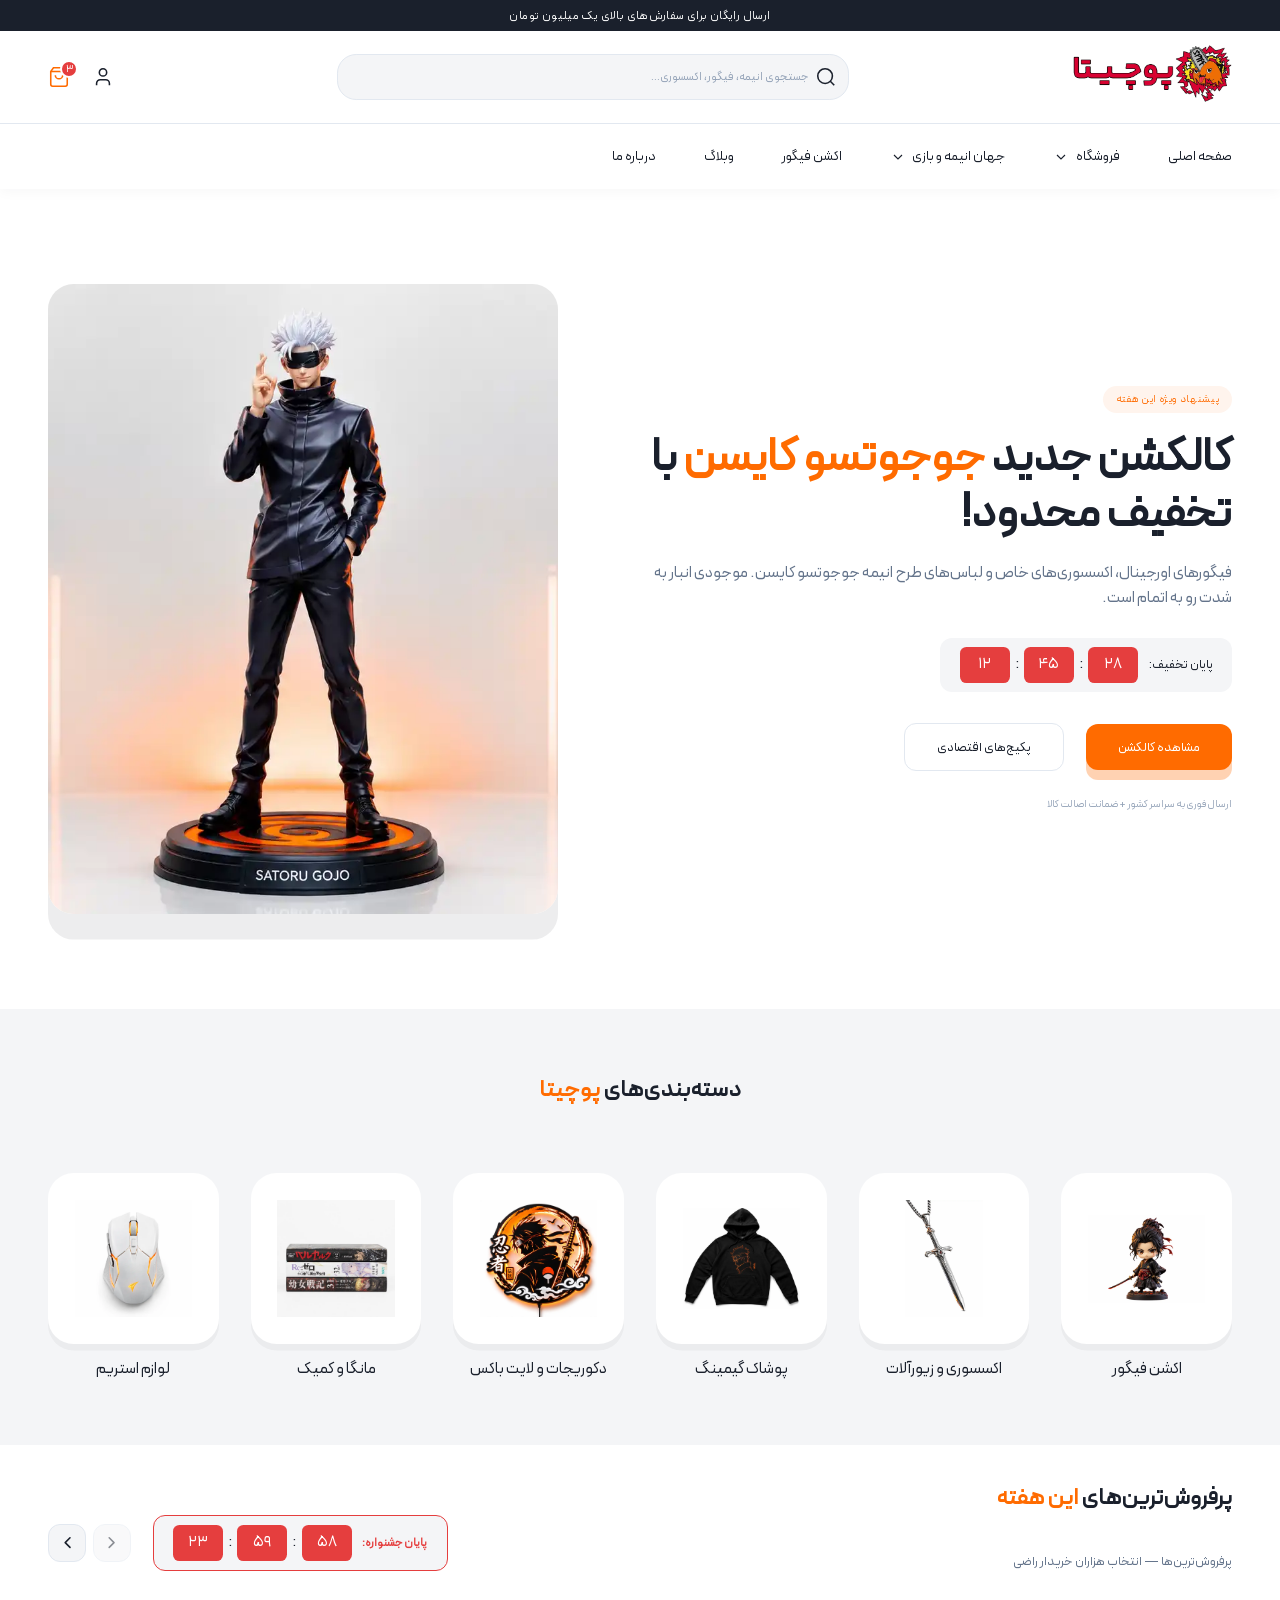
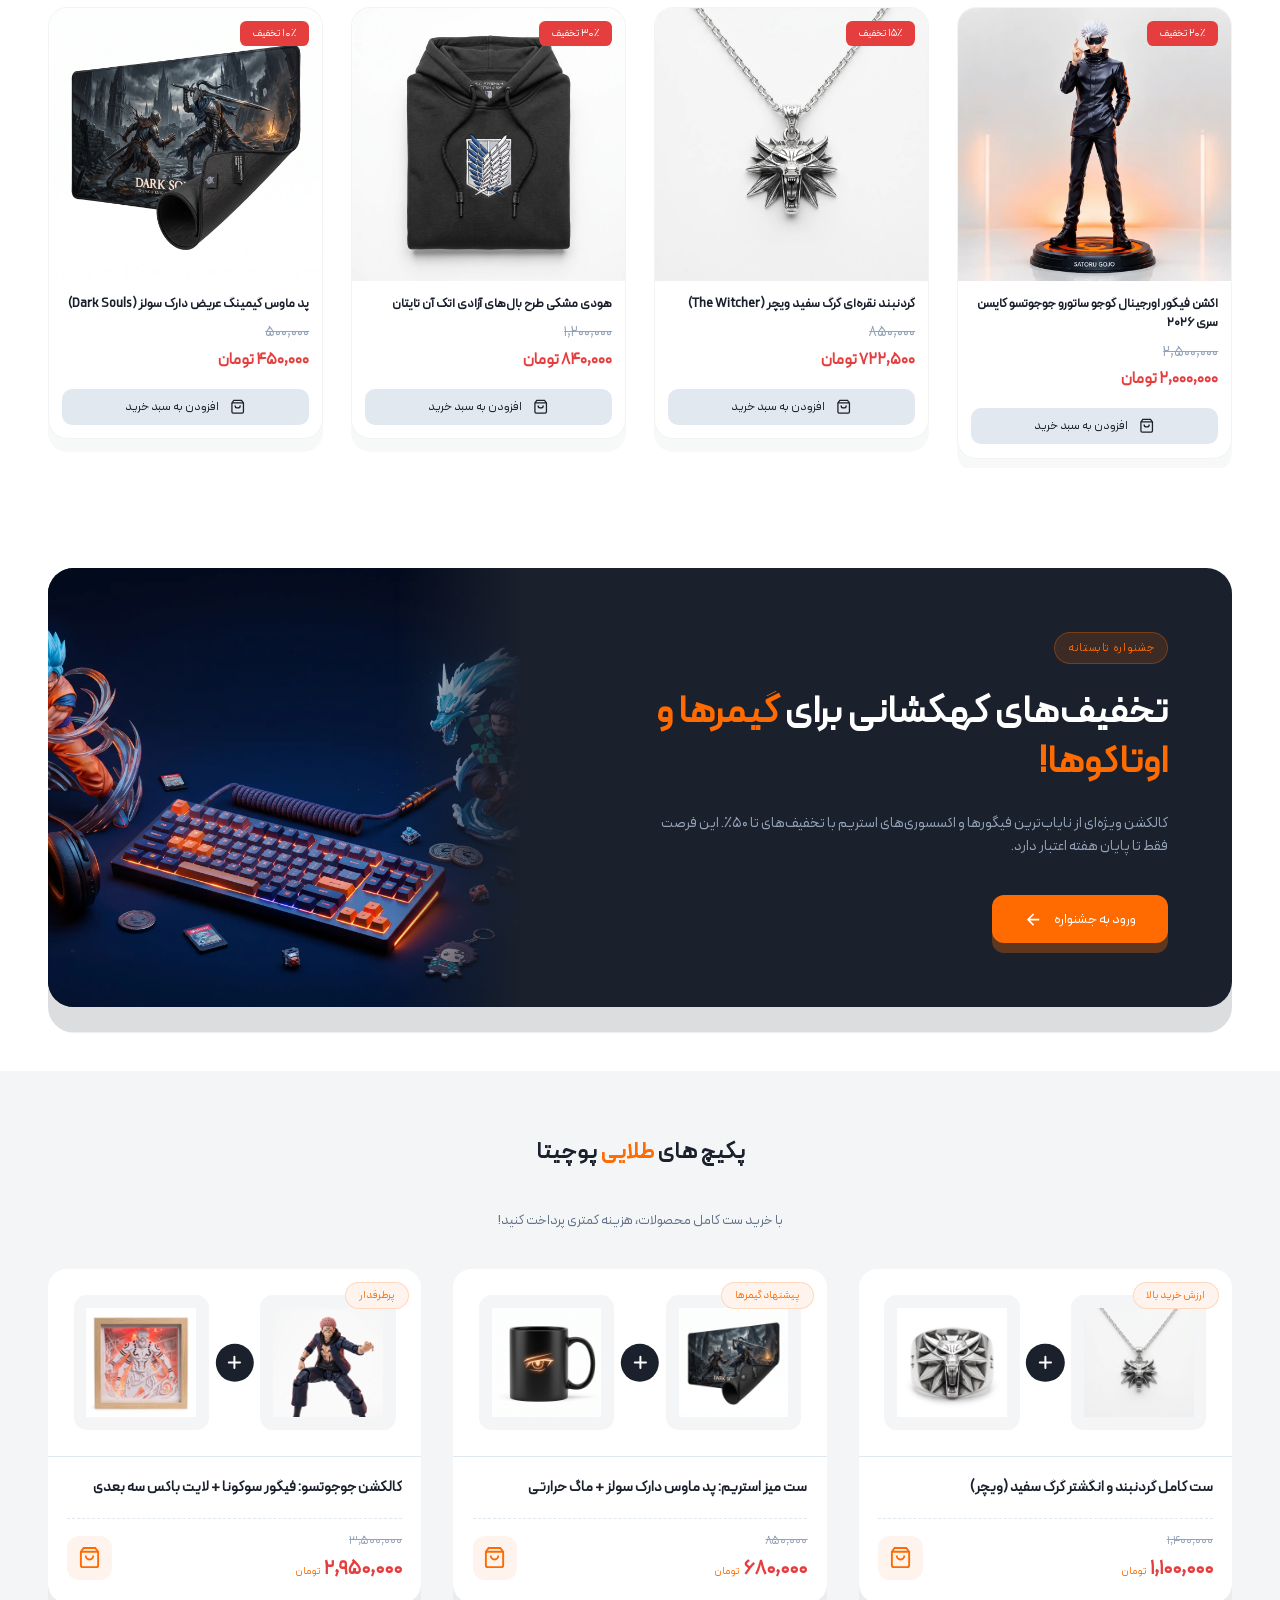
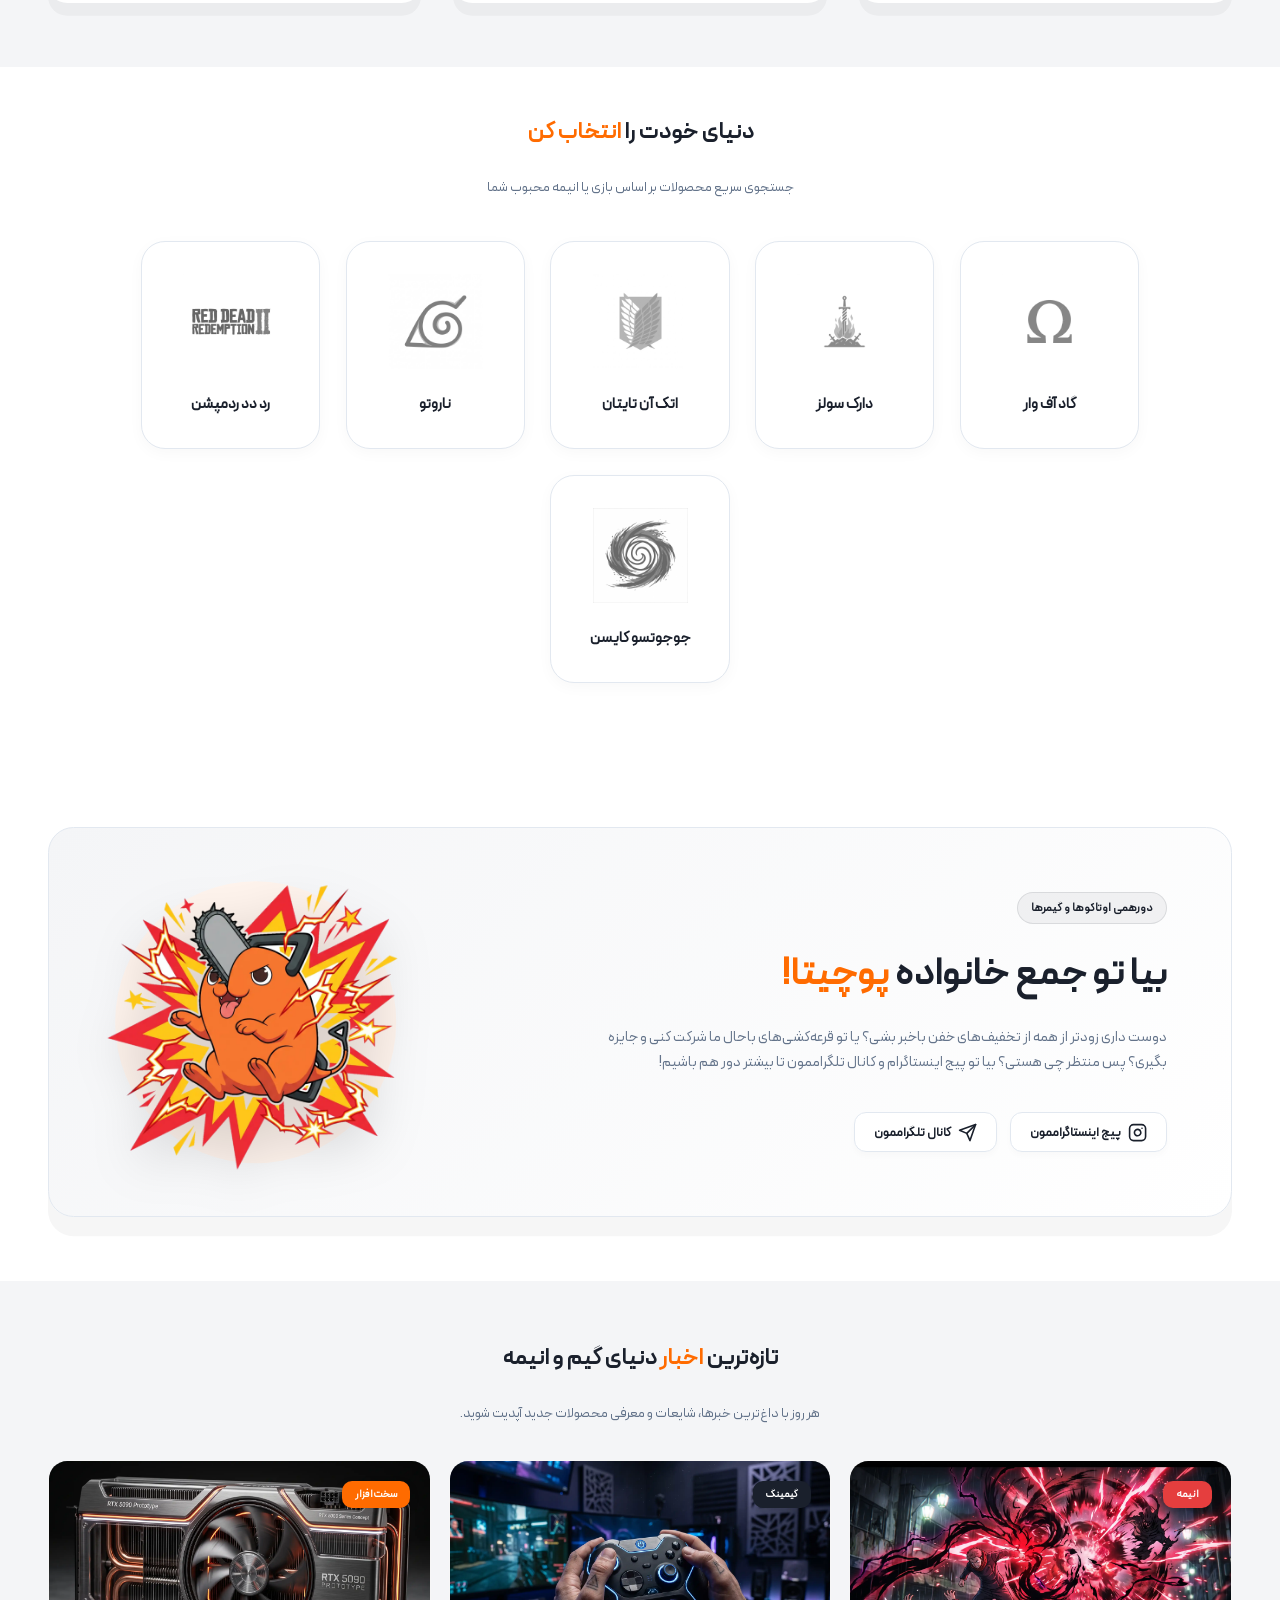
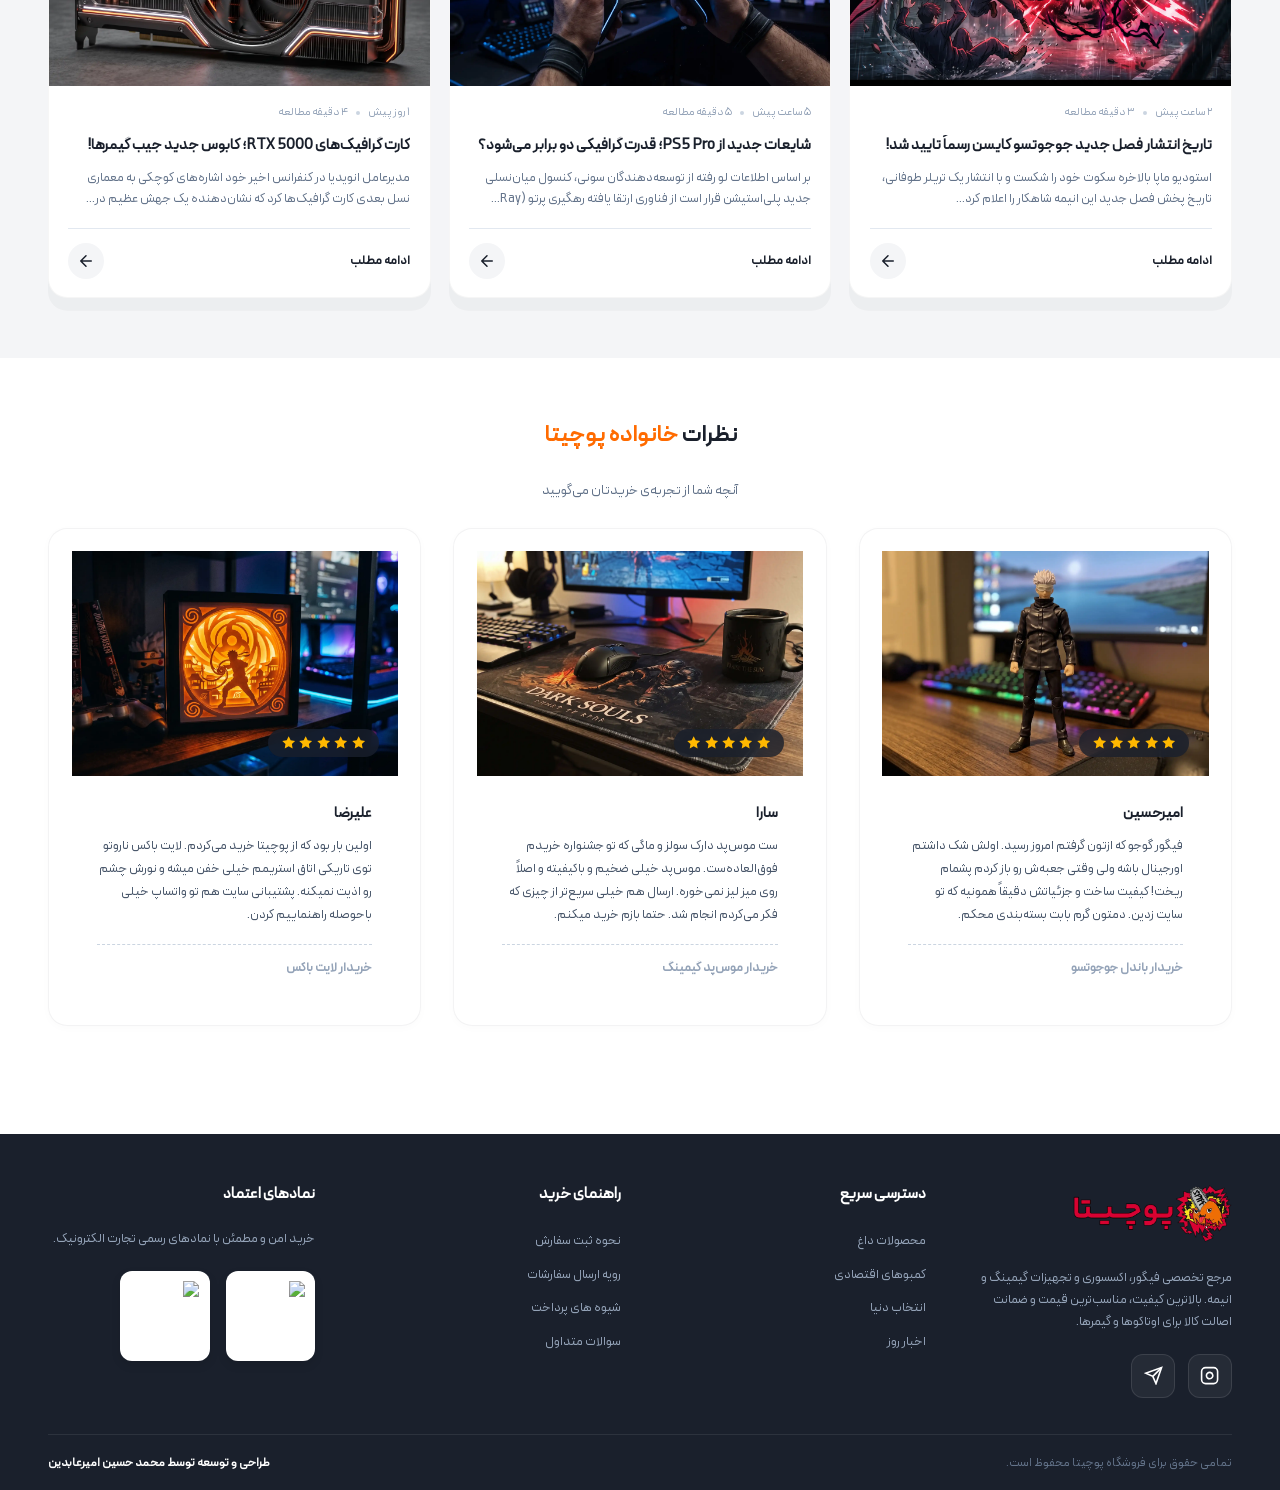
==== pochita/index.html @ e407e79f "move files into pochita folder" ====
<!DOCTYPE html>
<html lang="fa" dir="rtl">
  <head>
    <meta charset="UTF-8" />
    <meta name="viewport" content="width=device-width, initial-scale=1.0" />
    <title>پوچیتا - فروشگاه انیمه و گیم</title>
    <link rel="stylesheet" href="assets/css/style.css" />
    <link
      rel="stylesheet"
      href="https://cdn.jsdelivr.net/npm/swiper@11/swiper-bundle.min.css"
    />
  </head>
  <body>
    <header class="header">
      <div class="top-bar">
        <span>ارسال رایگان برای سفارش‌های بالای یک میلیون تومان</span>
      </div>

      <div class="main-header">
        <button class="hamburger" aria-label="Open Menu">
          <span></span>
          <span></span>
          <span></span>
        </button>

        <a href="/" class="logo"><img src="assets/img/logo.webp" /></a>

        <div class="search-container">
          <button class="search-btn">
            <svg
              viewBox="0 0 24 24"
              fill="none"
              stroke="currentColor"
              stroke-width="1.7"
            >
              <circle cx="11" cy="11" r="8" />
              <path d="m21 21-4.3-4.3" />
            </svg>
          </button>
          <input
            type="text"
            class="search-input"
            placeholder="جستجوی انیمه، فیگور، اکسسوری..."
          />
        </div>

        <div class="header-actions">
          <a href="#" class="action-btn">
            <svg
              viewBox="0 0 24 24"
              fill="none"
              stroke="currentColor"
              stroke-width="1.7"
            >
              <path d="M19 21v-2a4 4 0 0 0-4-4H9a4 4 0 0 0-4 4v2" />
              <circle cx="12" cy="7" r="4" />
            </svg>
          </a>
          <a href="#" class="action-btn cart-btn">
            <span class="cart-badge">۳</span>
            <svg
              viewBox="0 0 24 24"
              fill="none"
              stroke="currentColor"
              stroke-width="1.7"
            >
              <path d="M6 2 3 6v14a2 2 0 0 0 2 2h14a2 2 0 0 0 2-2V6l-3-4Z" />
              <path d="M3 6h18" />
              <path d="M16 10a4 4 0 0 1-8 0" />
            </svg>
          </a>
        </div>
      </div>

      <div class="nav-overlay"></div>

      <nav class="main-nav">
        <div class="mobile-nav-header">
          <span class="mobile-logo">پوچیتا</span>
          <button class="close-menu-btn" aria-label="Close Menu">
            <svg
              viewBox="0 0 24 24"
              fill="none"
              stroke="currentColor"
              stroke-width="2"
              stroke-linecap="round"
              stroke-linejoin="round"
            >
              <line x1="18" y1="6" x2="6" y2="18"></line>
              <line x1="6" y1="6" x2="18" y2="18"></line>
            </svg>
          </button>
        </div>

        <ul class="nav-list">
          <li>
            <a href="#">صفحه اصلی</a>
          </li>
          <li class="has-mega-menu">
            <a href="#">
              فروشگاه
              <svg
                class="chevron"
                viewBox="0 0 24 24"
                fill="none"
                stroke="currentColor"
                stroke-width="1.7"
              >
                <path d="m6 9 6 6 6-6" />
              </svg>
            </a>
            <div class="mega-menu-wrapper">
              <div class="mega-menu">
                <div class="mega-column">
                  <span class="mega-title">محصولات انیمه‌ای</span>
                  <a href="#">اکشن فیگور و نندوروئید</a>
                  <a href="#">کاسپلی و لباس</a>
                  <a href="#">مانگا و کمیک</a>
                  <a href="#">پوستر و لایت باکس</a>
                </div>
                <div class="mega-column">
                  <span class="mega-title">لوازم گیمینگ</span>
                  <a href="#">پد ماوس و کیبورد</a>
                  <a href="#">اکسسوری اتاق گیمینگ</a>
                  <a href="#">لوازم استریم</a>
                  <a href="#">ماگ و فلاسک</a>
                </div>
                <div class="mega-column">
                  <span class="mega-title">پیشنهادهای ویژه</span>
                  <a href="#">جعبه شانس (Mystery Box)</a>
                  <a href="#">پکیج‌های اقتصادی</a>
                  <a href="#">تخفیف‌های زمان‌دار</a>
                </div>
              </div>
            </div>
          </li>
          <li class="has-mega-menu">
            <a href="#">
              جهان انیمه و بازی
              <svg
                class="chevron"
                viewBox="0 0 24 24"
                fill="none"
                stroke="currentColor"
                stroke-width="1.7"
              >
                <path d="m6 9 6 6 6-6" />
              </svg>
            </a>
            <div class="mega-menu-wrapper">
              <div class="mega-menu">
                <div class="mega-column">
                  <span class="mega-title">انیمه‌های شونن</span>
                  <a href="#">وان پیس (One Piece)</a>
                  <a href="#">ناروتو (Naruto)</a>
                  <a href="#">اتک آن تایتان (AOT)</a>
                  <a href="#">جوجوتسو کایسن (JJK)</a>
                </div>
                <div class="mega-column">
                  <span class="mega-title">بازی‌های ویدیویی</span>
                  <a href="#">گاد آو وار (God of War)</a>
                  <a href="#">دارک سولز (Dark Souls)</a>
                  <a href="#">رد دد ردمپشن (RDR2)</a>
                  <a href="#">سایبرپانک ۲۰۷۷</a>
                </div>
              </div>
            </div>
          </li>
          <li>
            <a href="#">اکشن فیگور</a>
          </li>
          <li>
            <a href="#">وبلاگ</a>
          </li>
          <li>
            <a href="#">درباره ما</a>
          </li>
        </ul>
      </nav>
    </header>

    <main>
      <section class="hero">
        <div class="hero-container">
          <div class="hero-content">
            <span class="hero-badge">پیشنهاد ویژه این هفته</span>
            <h1 class="hero-title">
              کالکشن جدید <span class="highlight">جوجوتسو کایسن</span> با تخفیف
              محدود!
            </h1>
            <p class="hero-desc">
              فیگورهای اورجینال، اکسسوری‌های خاص و لباس‌های طرح انیمه جوجوتسو
              کایسن. موجودی انبار به شدت رو به اتمام است.
            </p>

            <div class="hero-timer">
              <span class="timer-label">پایان تخفیف:</span>
              <div class="time-blocks" id="heroCountdown">
                <div class="time-box"><span id="h-hours">۱۲</span></div>
                <span class="time-sep">:</span>
                <div class="time-box"><span id="h-mins">۴۵</span></div>
                <span class="time-sep">:</span>
                <div class="time-box"><span id="h-secs">۳۰</span></div>
              </div>
            </div>

            <div class="hero-actions">
              <a href="#" class="btn btn-primary">مشاهده کالکشن</a>
              <a href="#" class="btn btn-secondary">پکیج‌های اقتصادی</a>
            </div>
            <span class="hero-trust"
              >ارسال فوری به سراسر کشور + ضمانت اصالت کالا</span
            >
          </div>

          <div class="hero-image-wrapper">
            <img
              src="assets/img/Hero.webp"
              alt="کالکشن فیگورهای انیمه جوجوتسو کایسن"
              class="hero-img"
            />
          </div>
        </div>
      </section>

      <section class="categories-section">
        <div class="categories-container">
          <div class="section-header">
            <h2 class="section-title">
              دسته‌بندی‌های <span class="highlight">پوچیتا</span>
            </h2>
          </div>

          <div class="categories-grid">
            <a href="#" class="category-card">
              <div class="category-icon-wrapper">
                <img
                  src="assets/img/action-figure.webp"
                  alt="اکشن فیگور"
                  class="category-img"
                />
              </div>
              <span class="category-name">اکشن فیگور</span>
            </a>

            <a href="#" class="category-card">
              <div class="category-icon-wrapper">
                <img
                  src="assets/img/necklace.webp"
                  alt="اکسسوری"
                  class="category-img"
                />
              </div>
              <span class="category-name">اکسسوری و زیورآلات</span>
            </a>

            <a href="#" class="category-card">
              <div class="category-icon-wrapper">
                <img
                  src="assets/img/T-Shirt.webp"
                  alt="پوشاک گیمینگ"
                  class="category-img"
                />
              </div>
              <span class="category-name">پوشاک گیمینگ</span>
            </a>

            <a href="#" class="category-card">
              <div class="category-icon-wrapper">
                <img
                  src="assets/img/decor.webp"
                  alt="دکوریجات"
                  class="category-img"
                />
              </div>
              <span class="category-name">دکوریجات و لایت باکس</span>
            </a>

            <a href="#" class="category-card">
              <div class="category-icon-wrapper">
                <img
                  src="assets/img/manga.webp"
                  alt="مانگا و کمیک"
                  class="category-img"
                />
              </div>
              <span class="category-name">مانگا و کمیک</span>
            </a>

            <a href="#" class="category-card">
              <div class="category-icon-wrapper">
                <img
                  src="assets/img/setup.webp"
                  alt="لوازم استریم"
                  class="category-img"
                />
              </div>
              <span class="category-name">لوازم استریم</span>
            </a>
          </div>
        </div>
      </section>

      <section class="trending-section">
        <div class="trending-container">
          <div class="trending-header">
            <div class="trending-title-wrapper">
              <h2 class="section-title">
                پرفروش‌ترین‌های <span class="highlight">این هفته</span>
              </h2>
              <p class="trending-subtitle">
                پرفروش‌ترین‌ها — انتخاب هزاران خریدار راضی
              </p>
            </div>

            <div class="trending-header-actions">
              <div class="global-timer">
                <span class="timer-label">پایان جشنواره:</span>
                <div class="time-blocks">
                  <div class="time-box"><span id="t-hours">۲۴</span></div>
                  <span class="time-sep">:</span>
                  <div class="time-box"><span id="t-mins">۰۰</span></div>
                  <span class="time-sep">:</span>
                  <div class="time-box"><span id="t-secs">۰۰</span></div>
                </div>
              </div>

              <div class="slider-navigation">
                <button class="slider-btn trending-prev" aria-label="قبلی">
                  <svg
                    viewBox="0 0 24 24"
                    fill="none"
                    stroke="currentColor"
                    stroke-width="2"
                    stroke-linecap="round"
                    stroke-linejoin="round"
                  >
                    <path d="m9 18 6-6-6-6" />
                  </svg>
                </button>
                <button class="slider-btn trending-next" aria-label="بعدی">
                  <svg
                    viewBox="0 0 24 24"
                    fill="none"
                    stroke="currentColor"
                    stroke-width="2"
                    stroke-linecap="round"
                    stroke-linejoin="round"
                  >
                    <path d="m15 18-6-6 6-6" />
                  </svg>
                </button>
              </div>
            </div>
          </div>

          <div class="swiper trending-swiper">
            <div class="swiper-wrapper">
              <div class="swiper-slide">
                <a href="#" class="product-card">
                  <div class="product-img-wrapper">
                    <span class="discount-badge">۲۰٪ تخفیف</span>
                    <img
                      src="assets/img/Hero.webp"
                      alt="فیگور گوجو ساتورو"
                      class="product-img"
                    />
                  </div>
                  <div class="product-info">
                    <h3 class="product-title">
                      اکشن فیگور اورجینال گوجو ساتورو جوجوتسو کایسن سری ۲۰۲۶
                    </h3>
                    <div class="product-price">
                      <span class="old-price">۲,۵۰۰,۰۰۰</span>
                      <span class="new-price">۲,۰۰۰,۰۰۰ تومان</span>
                    </div>
                    <div class="add-to-cart-btn">
                      <svg
                        viewBox="0 0 24 24"
                        fill="none"
                        stroke="currentColor"
                        stroke-width="2"
                      >
                        <path
                          d="M6 2 3 6v14a2 2 0 0 0 2 2h14a2 2 0 0 0 2-2V6l-3-4Z"
                        />
                        <path d="M3 6h18" />
                        <path d="M16 10a4 4 0 0 1-8 0" />
                      </svg>
                      افزودن به سبد خرید
                    </div>
                  </div>
                </a>
              </div>

              <div class="swiper-slide">
                <a href="#" class="product-card">
                  <div class="product-img-wrapper">
                    <span class="discount-badge">۱۵٪ تخفیف</span>
                    <img
                      src="assets/img/witcher.webp"
                      alt="گردنبند ویچر"
                      class="product-img"
                    />
                  </div>
                  <div class="product-info">
                    <h3 class="product-title">
                      گردنبند نقره‌ای گرگ سفید ویچر (The Witcher)
                    </h3>
                    <div class="product-price">
                      <span class="old-price">۸۵۰,۰۰۰</span>
                      <span class="new-price">۷۲۲,۵۰۰ تومان</span>
                    </div>
                    <div class="add-to-cart-btn">
                      <svg
                        viewBox="0 0 24 24"
                        fill="none"
                        stroke="currentColor"
                        stroke-width="2"
                      >
                        <path
                          d="M6 2 3 6v14a2 2 0 0 0 2 2h14a2 2 0 0 0 2-2V6l-3-4Z"
                        />
                        <path d="M3 6h18" />
                        <path d="M16 10a4 4 0 0 1-8 0" />
                      </svg>
                      افزودن به سبد خرید
                    </div>
                  </div>
                </a>
              </div>

              <div class="swiper-slide">
                <a href="#" class="product-card">
                  <div class="product-img-wrapper">
                    <span class="discount-badge">۳۰٪ تخفیف</span>
                    <img
                      src="assets/img/attack-on-titan.webp"
                      alt="هودی اتک آن تایتان"
                      class="product-img"
                    />
                  </div>
                  <div class="product-info">
                    <h3 class="product-title">
                      هودی مشکی طرح بال‌های آزادی اتک آن تایتان
                    </h3>
                    <div class="product-price">
                      <span class="old-price">۱,۲۰۰,۰۰۰</span>
                      <span class="new-price">۸۴۰,۰۰۰ تومان</span>
                    </div>
                    <div class="add-to-cart-btn">
                      <svg
                        viewBox="0 0 24 24"
                        fill="none"
                        stroke="currentColor"
                        stroke-width="2"
                      >
                        <path
                          d="M6 2 3 6v14a2 2 0 0 0 2 2h14a2 2 0 0 0 2-2V6l-3-4Z"
                        />
                        <path d="M3 6h18" />
                        <path d="M16 10a4 4 0 0 1-8 0" />
                      </svg>
                      افزودن به سبد خرید
                    </div>
                  </div>
                </a>
              </div>

              <div class="swiper-slide">
                <a href="#" class="product-card">
                  <div class="product-img-wrapper">
                    <span class="discount-badge">۱۰٪ تخفیف</span>
                    <img
                      src="assets/img/Dark-Souls.webp"
                      alt="پد ماوس دارک سولز"
                      class="product-img"
                    />
                  </div>
                  <div class="product-info">
                    <h3 class="product-title">
                      پد ماوس گیمینگ عریض دارک سولز (Dark Souls)
                    </h3>
                    <div class="product-price">
                      <span class="old-price">۵۰۰,۰۰۰</span>
                      <span class="new-price">۴۵۰,۰۰۰ تومان</span>
                    </div>
                    <div class="add-to-cart-btn">
                      <svg
                        viewBox="0 0 24 24"
                        fill="none"
                        stroke="currentColor"
                        stroke-width="2"
                      >
                        <path
                          d="M6 2 3 6v14a2 2 0 0 0 2 2h14a2 2 0 0 0 2-2V6l-3-4Z"
                        />
                        <path d="M3 6h18" />
                        <path d="M16 10a4 4 0 0 1-8 0" />
                      </svg>
                      افزودن به سبد خرید
                    </div>
                  </div>
                </a>
              </div>

              <div class="swiper-slide">
                <a href="#" class="product-card">
                  <div class="product-img-wrapper">
                    <span class="discount-badge">۲۵٪ تخفیف</span>
                    <img
                      src="assets/img/Naruto.webp"
                      alt="لایت باکس"
                      class="product-img"
                    />
                  </div>
                  <div class="product-info">
                    <h3 class="product-title">
                      لایت باکس سه بعدی طرح ناروتو اوزوماکی
                    </h3>
                    <div class="product-price">
                      <span class="old-price">۱,۵۰۰,۰۰۰</span>
                      <span class="new-price">۱,۱۲۵,۰۰۰ تومان</span>
                    </div>
                    <div class="add-to-cart-btn">
                      <svg
                        viewBox="0 0 24 24"
                        fill="none"
                        stroke="currentColor"
                        stroke-width="2"
                      >
                        <path
                          d="M6 2 3 6v14a2 2 0 0 0 2 2h14a2 2 0 0 0 2-2V6l-3-4Z"
                        />
                        <path d="M3 6h18" />
                        <path d="M16 10a4 4 0 0 1-8 0" />
                      </svg>
                      افزودن به سبد خرید
                    </div>
                  </div>
                </a>
              </div>
            </div>
          </div>
        </div>
      </section>

      <section class="promo-banner-section">
        <div class="promo-container">
          <div class="promo-content">
            <span class="promo-badge">جشنواره تابستانه</span>
            <h2 class="promo-title">
              تخفیف‌های کهکشانی برای
              <span class="highlight-orange">گیمرها و اوتاکوها!</span>
            </h2>
            <p class="promo-desc">
              کالکشن ویژه‌ای از نایاب‌ترین فیگورها و اکسسوری‌های استریم با
              تخفیف‌های تا ۵۰٪. این فرصت فقط تا پایان هفته اعتبار دارد.
            </p>
            <a href="#" class="btn btn-primary promo-btn">
              ورود به جشنواره
              <svg
                viewBox="0 0 24 24"
                fill="none"
                stroke="currentColor"
                stroke-width="2"
              >
                <path d="M5 12h14M12 5l7 7-7 7" />
              </svg>
            </a>
          </div>
          <div class="promo-image-wrapper">
            <img
              src="assets/img/banner.webp"
              alt="جشنواره تخفیف پوچیتا"
              class="promo-img"
            />
          </div>
        </div>
      </section>

      <section class="packages-section">
        <div class="packages-container">
          <div class="section-header packages-header">
            <h2 class="section-title">
              پکیچ های <span class="highlight">طلایی </span>پوچیتا
            </h2>
            <p class="section-subtitle">
              با خرید ست کامل محصولات، هزینه کمتری پرداخت کنید!
            </p>
          </div>

          <div class="packages-grid">
            <a href="#" class="package-card">
              <div class="package-images-wrapper">
                <span class="package-badge">ارزش خرید بالا</span>
                <div class="package-images">
                  <div class="package-img-box">
                    <img
                      src="assets/img/witcher.webp"
                      alt="گردنبند ویچر"
                      class="pack-img"
                    />
                  </div>
                  <div class="plus-icon">
                    <svg
                      viewBox="0 0 24 24"
                      fill="none"
                      stroke="currentColor"
                      stroke-width="2.5"
                      stroke-linecap="round"
                    >
                      <path d="M12 5v14m-7-7h14" />
                    </svg>
                  </div>
                  <div class="package-img-box">
                    <img
                      src="assets/img/witcher2.webp"
                      alt="انگشتر ویچر"
                      class="pack-img"
                    />
                  </div>
                </div>
              </div>
              <div class="package-info">
                <h3 class="package-title">
                  ست کامل گردنبند و انگشتر گرگ سفید (ویچر)
                </h3>
                <div class="package-action-row">
                  <div class="package-price">
                    <span class="old-price">۱,۴۰۰,۰۰۰</span>
                    <span class="new-price"
                      >۱,۱۰۰,۰۰۰ <span class="currency">تومان</span></span
                    >
                  </div>
                  <div class="package-btn">
                    <svg
                      viewBox="0 0 24 24"
                      fill="none"
                      stroke="currentColor"
                      stroke-width="2"
                    >
                      <path
                        d="M6 2 3 6v14a2 2 0 0 0 2 2h14a2 2 0 0 0 2-2V6l-3-4Z"
                      />
                      <path d="M3 6h18" />
                      <path d="M16 10a4 4 0 0 1-8 0" />
                    </svg>
                  </div>
                </div>
              </div>
            </a>

            <a href="#" class="package-card">
              <div class="package-images-wrapper">
                <span class="package-badge">پیشنهاد گیمرها</span>
                <div class="package-images">
                  <div class="package-img-box">
                    <img
                      src="assets/img/Dark-Souls.webp"
                      alt="موس پد"
                      class="pack-img"
                    />
                  </div>
                  <div class="plus-icon">
                    <svg
                      viewBox="0 0 24 24"
                      fill="none"
                      stroke="currentColor"
                      stroke-width="2.5"
                      stroke-linecap="round"
                    >
                      <path d="M12 5v14m-7-7h14" />
                    </svg>
                  </div>
                  <div class="package-img-box">
                    <img
                      src="assets/img/cup.webp"
                      alt="ماگ گیمینگ"
                      class="pack-img"
                    />
                  </div>
                </div>
              </div>
              <div class="package-info">
                <h3 class="package-title">
                  ست میز استریم: پد ماوس دارک سولز + ماگ حرارتی
                </h3>
                <div class="package-action-row">
                  <div class="package-price">
                    <span class="old-price">۸۵۰,۰۰۰</span>
                    <span class="new-price"
                      >۶۸۰,۰۰۰ <span class="currency">تومان</span></span
                    >
                  </div>
                  <div class="package-btn">
                    <svg
                      viewBox="0 0 24 24"
                      fill="none"
                      stroke="currentColor"
                      stroke-width="2"
                    >
                      <path
                        d="M6 2 3 6v14a2 2 0 0 0 2 2h14a2 2 0 0 0 2-2V6l-3-4Z"
                      />
                      <path d="M3 6h18" />
                      <path d="M16 10a4 4 0 0 1-8 0" />
                    </svg>
                  </div>
                </div>
              </div>
            </a>

            <a href="#" class="package-card">
              <div class="package-images-wrapper">
                <span class="package-badge">پرطرفدار</span>
                <div class="package-images">
                  <div class="package-img-box">
                    <img
                      src="assets/img/sukuna.webp"
                      alt="اکشن فیگور"
                      class="pack-img"
                    />
                  </div>
                  <div class="plus-icon">
                    <svg
                      viewBox="0 0 24 24"
                      fill="none"
                      stroke="currentColor"
                      stroke-width="2.5"
                      stroke-linecap="round"
                    >
                      <path d="M12 5v14m-7-7h14" />
                    </svg>
                  </div>
                  <div class="package-img-box">
                    <img
                      src="assets/img/sukuna-poster.webp"
                      alt="لایت باکس"
                      class="pack-img"
                    />
                  </div>
                </div>
              </div>
              <div class="package-info">
                <h3 class="package-title">
                  کالکشن جوجوتسو: فیگور سوکونا + لایت باکس سه بعدی
                </h3>
                <div class="package-action-row">
                  <div class="package-price">
                    <span class="old-price">۳,۵۰۰,۰۰۰</span>
                    <span class="new-price"
                      >۲,۹۵۰,۰۰۰ <span class="currency">تومان</span></span
                    >
                  </div>
                  <div class="package-btn">
                    <svg
                      viewBox="0 0 24 24"
                      fill="none"
                      stroke="currentColor"
                      stroke-width="2"
                    >
                      <path
                        d="M6 2 3 6v14a2 2 0 0 0 2 2h14a2 2 0 0 0 2-2V6l-3-4Z"
                      />
                      <path d="M3 6h18" />
                      <path d="M16 10a4 4 0 0 1-8 0" />
                    </svg>
                  </div>
                </div>
              </div>
            </a>
          </div>
        </div>
      </section>

      <section class="universe-section">
        <div class="universe-container">
          <div class="section-header">
            <h2 class="section-title">
              دنیای خودت را <span class="highlight">انتخاب کن</span>
            </h2>
            <p class="section-subtitle">
              جستجوی سریع محصولات بر اساس بازی یا انیمه محبوب شما
            </p>
          </div>

          <div class="universe-track">
            <a href="#" class="universe-card">
              <div class="uni-glow"></div>
              <div class="logo-box">
                <img
                  src="assets/img/god-of-war.webp"
                  alt="گاد آو وار"
                  class="universe-logo"
                />
              </div>
              <span class="universe-name">گاد آف وار</span>
            </a>

            <a href="#" class="universe-card">
              <div class="uni-glow"></div>
              <div class="logo-box">
                <img
                  src="assets/img/dark-souls-logo.webp"
                  alt="دارک سولز"
                  class="universe-logo"
                />
              </div>
              <span class="universe-name">دارک سولز</span>
            </a>

            <a href="#" class="universe-card">
              <div class="uni-glow"></div>
              <div class="logo-box">
                <img
                  src="assets/img/AOT-logo.webp"
                  alt="اتک آن تایتان"
                  class="universe-logo"
                />
              </div>
              <span class="universe-name">اتک آن تایتان</span>
            </a>

            <a href="#" class="universe-card">
              <div class="uni-glow"></div>
              <div class="logo-box">
                <img
                  src="assets/img/Naruto-logo.webp"
                  alt="ناروتو"
                  class="universe-logo"
                />
              </div>
              <span class="universe-name">ناروتو</span>
            </a>

            <a href="#" class="universe-card">
              <div class="uni-glow"></div>
              <div class="logo-box">
                <img
                  src="assets/img/Red-Dead-Redemption.webp"
                  alt="رد دد ردمپشن"
                  class="universe-logo"
                />
              </div>
              <span class="universe-name">رد دد ردمپشن</span>
            </a>

            <a href="#" class="universe-card">
              <div class="uni-glow"></div>
              <div class="logo-box">
                <img
                  src="assets/img/Jujutsu-Kaisen.webp"
                  alt="جوجوتسو کایسن"
                  class="universe-logo"
                />
              </div>
              <span class="universe-name">جوجوتسو کایسن</span>
            </a>
          </div>
        </div>
      </section>

      <section class="community-banner-section">
        <div class="community-container">
          <div class="community-content">
            <span class="community-badge">دورهمی اوتاکوها و گیمرها</span>
            <h2 class="community-title">
              بیا تو جمع خانواده <span class="highlight-orange">پوچیتا!</span>
            </h2>
            <p class="community-desc">
              دوست داری زودتر از همه از تخفیف‌های خفن باخبر بشی؟ یا تو
              قرعه‌کشی‌های باحال ما شرکت کنی و جایزه بگیری؟ پس منتظر چی هستی؟
              بیا تو پیج اینستاگرام و کانال تلگراممون تا بیشتر دور هم باشیم!
            </p>

            <div class="social-buttons">
              <a href="#" class="social-btn instagram-btn">
                <svg
                  viewBox="0 0 24 24"
                  fill="none"
                  stroke="currentColor"
                  stroke-width="2"
                  stroke-linecap="round"
                  stroke-linejoin="round"
                >
                  <rect x="2" y="2" width="20" height="20" rx="5" ry="5"></rect>
                  <path
                    d="M16 11.37A4 4 0 1 1 12.63 8 4 4 0 0 1 16 11.37z"
                  ></path>
                  <line x1="17.5" y1="6.5" x2="17.51" y2="6.5"></line>
                </svg>
                پیج اینستاگراممون
              </a>

              <a href="#" class="social-btn telegram-btn">
                <svg
                  viewBox="0 0 24 24"
                  fill="none"
                  stroke="currentColor"
                  stroke-width="2"
                  stroke-linecap="round"
                  stroke-linejoin="round"
                >
                  <line x1="22" y1="2" x2="11" y2="13"></line>
                  <polygon points="22 2 15 22 11 13 2 9 22 2"></polygon>
                </svg>
                کانال تلگراممون
              </a>
            </div>
          </div>

          <div class="community-image-wrapper">
            <img
              src="assets/img/illustration.webp"
              alt="پوچیتا مسکات فروشگاه"
              class="community-img"
            />
          </div>
        </div>
      </section>

      <section class="news-section">
        <div class="news-container">
          <div class="section-header">
            <h2 class="section-title">
              تازه‌ترین <span class="highlight">اخبار</span> دنیای گیم و انیمه
            </h2>
            <p class="section-subtitle">
              هر روز با داغ‌ترین خبرها، شایعات و معرفی محصولات جدید آپدیت شوید.
            </p>
          </div>

          <div class="news-grid">
            <!-- خبر اول (کل باکس لینک است) -->
            <a href="#" class="news-card">
              <div class="news-thumb">
                <span class="news-badge anime">انیمه</span>
                <img
                  src="assets/img/blog1.webp"
                  alt="اخبار انیمه جوجوتسو کایسن"
                  class="news-img"
                />
              </div>
              <div class="news-body">
                <div class="news-meta">
                  <span class="news-date">۲ ساعت پیش</span>
                  <span class="meta-dot"></span>
                  <span class="news-read-time">۳ دقیقه مطالعه</span>
                </div>
                <h3 class="news-title">
                  تاریخ انتشار فصل جدید جوجوتسو کایسن رسماً تایید شد!
                </h3>
                <p class="news-excerpt">
                  استودیو ماپا بالاخره سکوت خود را شکست و با انتشار یک تریلر
                  طوفانی، تاریخ پخش فصل جدید این انیمه شاهکار را اعلام کرد...
                </p>

                <div class="news-footer">
                  <span class="read-more-btn">
                    <span>ادامه مطلب</span>
                    <div class="icon-circle">
                      <svg
                        viewBox="0 0 24 24"
                        fill="none"
                        stroke="currentColor"
                        stroke-width="2"
                        stroke-linecap="round"
                        stroke-linejoin="round"
                      >
                        <path d="M5 12h14M12 5l7 7-7 7" />
                      </svg>
                    </div>
                  </span>
                </div>
              </div>
            </a>

            <!-- خبر دوم (کل باکس لینک است) -->
            <a href="#" class="news-card">
              <div class="news-thumb">
                <span class="news-badge gaming">گیمینگ</span>
                <img
                  src="assets/img/blog2.webp"
                  alt="اخبار پلی استیشن"
                  class="news-img"
                />
              </div>
              <div class="news-body">
                <div class="news-meta">
                  <span class="news-date">۵ ساعت پیش</span>
                  <span class="meta-dot"></span>
                  <span class="news-read-time">۵ دقیقه مطالعه</span>
                </div>
                <h3 class="news-title">
                  شایعات جدید از PS5 Pro؛ قدرت گرافیکی دو برابر می‌شود؟
                </h3>
                <p class="news-excerpt">
                  بر اساس اطلاعات لو رفته از توسعه‌دهندگان سونی، کنسول میان‌نسلی
                  جدید پلی‌استیشن قرار است از فناوری ارتقا یافته رهگیری پرتو
                  (Ray Tracing) استفاده کند...
                </p>

                <div class="news-footer">
                  <span class="read-more-btn">
                    <span>ادامه مطلب</span>
                    <div class="icon-circle">
                      <svg
                        viewBox="0 0 24 24"
                        fill="none"
                        stroke="currentColor"
                        stroke-width="2"
                        stroke-linecap="round"
                        stroke-linejoin="round"
                      >
                        <path d="M5 12h14M12 5l7 7-7 7" />
                      </svg>
                    </div>
                  </span>
                </div>
              </div>
            </a>

            <!-- خبر سوم (کل باکس لینک است) -->
            <a href="#" class="news-card">
              <div class="news-thumb">
                <span class="news-badge hardware">سخت‌افزار</span>
                <img
                  src="assets/img/blog3.webp"
                  alt="اخبار کارت گرافیک"
                  class="news-img"
                />
              </div>
              <div class="news-body">
                <div class="news-meta">
                  <span class="news-date">۱ روز پیش</span>
                  <span class="meta-dot"></span>
                  <span class="news-read-time">۴ دقیقه مطالعه</span>
                </div>
                <h3 class="news-title">
                  کارت گرافیک‌های RTX 5000؛ کابوس جدید جیب گیمرها!
                </h3>
                <p class="news-excerpt">
                  مدیرعامل انویدیا در کنفرانس اخیر خود اشاره‌های کوچکی به معماری
                  نسل بعدی کارت گرافیک‌ها کرد که نشان‌دهنده یک جهش عظیم در اجرای
                  بازی‌های 4K است...
                </p>

                <div class="news-footer">
                  <span class="read-more-btn">
                    <span>ادامه مطلب</span>
                    <div class="icon-circle">
                      <svg
                        viewBox="0 0 24 24"
                        fill="none"
                        stroke="currentColor"
                        stroke-width="2"
                        stroke-linecap="round"
                        stroke-linejoin="round"
                      >
                        <path d="M5 12h14M12 5l7 7-7 7" />
                      </svg>
                    </div>
                  </span>
                </div>
              </div>
            </a>
          </div>
        </div>
      </section>

      <section class="reviews-section">
        <div class="reviews-container">
          <div class="section-header">
            <h2 class="section-title">
              نظرات <span class="highlight">خانواده پوچیتا</span>
            </h2>
            <p class="section-subtitle">آنچه شما از تجربه‌ی خریدتان می‌گویید</p>
          </div>

          <div class="reviews-grid">
            <div class="review-card">
              <div class="review-img-wrapper">
                <img
                  src="assets/img/photo1.webp"
                  alt="عکس ارسالی مشتری"
                  class="review-photo"
                />
                <div class="review-rating">
                  <svg viewBox="0 0 24 24" fill="currentColor" stroke="none">
                    <path
                      d="M12 2l3.09 6.26L22 9.27l-5 4.87 1.18 6.88L12 17.77l-6.18 3.25L7 14.14 2 9.27l6.91-1.01L12 2z"
                    />
                  </svg>
                  <svg viewBox="0 0 24 24" fill="currentColor" stroke="none">
                    <path
                      d="M12 2l3.09 6.26L22 9.27l-5 4.87 1.18 6.88L12 17.77l-6.18 3.25L7 14.14 2 9.27l6.91-1.01L12 2z"
                    />
                  </svg>
                  <svg viewBox="0 0 24 24" fill="currentColor" stroke="none">
                    <path
                      d="M12 2l3.09 6.26L22 9.27l-5 4.87 1.18 6.88L12 17.77l-6.18 3.25L7 14.14 2 9.27l6.91-1.01L12 2z"
                    />
                  </svg>
                  <svg viewBox="0 0 24 24" fill="currentColor" stroke="none">
                    <path
                      d="M12 2l3.09 6.26L22 9.27l-5 4.87 1.18 6.88L12 17.77l-6.18 3.25L7 14.14 2 9.27l6.91-1.01L12 2z"
                    />
                  </svg>
                  <svg viewBox="0 0 24 24" fill="currentColor" stroke="none">
                    <path
                      d="M12 2l3.09 6.26L22 9.27l-5 4.87 1.18 6.88L12 17.77l-6.18 3.25L7 14.14 2 9.27l6.91-1.01L12 2z"
                    />
                  </svg>
                </div>
              </div>
              <div class="review-content">
                <h3 class="review-author">امیرحسین</h3>
                <p class="review-text">
                  فیگور گوجو که ازتون گرفتم امروز رسید. اولش شک داشتم اورجینال
                  باشه ولی وقتی جعبه‌ش رو باز کردم پشمام ریخت! کیفیت ساخت و
                  جزئیاتش دقیقاً همونیه که تو سایت زدین. دمتون گرم بابت
                  بسته‌بندی محکم.
                </p>
                <span class="review-date">خریدار باندل جوجوتسو</span>
              </div>
            </div>

            <div class="review-card">
              <div class="review-img-wrapper">
                <img
                  src="assets/img/photo2.webp"
                  alt="عکس ارسالی مشتری"
                  class="review-photo"
                />
                <div class="review-rating">
                  <svg viewBox="0 0 24 24" fill="currentColor" stroke="none">
                    <path
                      d="M12 2l3.09 6.26L22 9.27l-5 4.87 1.18 6.88L12 17.77l-6.18 3.25L7 14.14 2 9.27l6.91-1.01L12 2z"
                    />
                  </svg>
                  <svg viewBox="0 0 24 24" fill="currentColor" stroke="none">
                    <path
                      d="M12 2l3.09 6.26L22 9.27l-5 4.87 1.18 6.88L12 17.77l-6.18 3.25L7 14.14 2 9.27l6.91-1.01L12 2z"
                    />
                  </svg>
                  <svg viewBox="0 0 24 24" fill="currentColor" stroke="none">
                    <path
                      d="M12 2l3.09 6.26L22 9.27l-5 4.87 1.18 6.88L12 17.77l-6.18 3.25L7 14.14 2 9.27l6.91-1.01L12 2z"
                    />
                  </svg>
                  <svg viewBox="0 0 24 24" fill="currentColor" stroke="none">
                    <path
                      d="M12 2l3.09 6.26L22 9.27l-5 4.87 1.18 6.88L12 17.77l-6.18 3.25L7 14.14 2 9.27l6.91-1.01L12 2z"
                    />
                  </svg>
                  <svg viewBox="0 0 24 24" fill="currentColor" stroke="none">
                    <path
                      d="M12 2l3.09 6.26L22 9.27l-5 4.87 1.18 6.88L12 17.77l-6.18 3.25L7 14.14 2 9.27l6.91-1.01L12 2z"
                    />
                  </svg>
                </div>
              </div>
              <div class="review-content">
                <h3 class="review-author">سارا</h3>
                <p class="review-text">
                  ست موس‌پد دارک سولز و ماگی که تو جشنواره خریدم فوق‌العاده‌ست.
                  موس‌پد خیلی ضخیم و باکیفیته و اصلاً روی میز لیز نمی‌خوره.
                  ارسال هم خیلی سریع‌تر از چیزی که فکر می‌کردم انجام شد. حتما
                  بازم خرید میکنم.
                </p>
                <span class="review-date">خریدار موس‌پد گیمینگ</span>
              </div>
            </div>

            <div class="review-card">
              <div class="review-img-wrapper">
                <img
                  src="assets/img/photo3.webp"
                  alt="عکس ارسالی مشتری"
                  class="review-photo"
                />
                <div class="review-rating">
                  <svg viewBox="0 0 24 24" fill="currentColor" stroke="none">
                    <path
                      d="M12 2l3.09 6.26L22 9.27l-5 4.87 1.18 6.88L12 17.77l-6.18 3.25L7 14.14 2 9.27l6.91-1.01L12 2z"
                    />
                  </svg>
                  <svg viewBox="0 0 24 24" fill="currentColor" stroke="none">
                    <path
                      d="M12 2l3.09 6.26L22 9.27l-5 4.87 1.18 6.88L12 17.77l-6.18 3.25L7 14.14 2 9.27l6.91-1.01L12 2z"
                    />
                  </svg>
                  <svg viewBox="0 0 24 24" fill="currentColor" stroke="none">
                    <path
                      d="M12 2l3.09 6.26L22 9.27l-5 4.87 1.18 6.88L12 17.77l-6.18 3.25L7 14.14 2 9.27l6.91-1.01L12 2z"
                    />
                  </svg>
                  <svg viewBox="0 0 24 24" fill="currentColor" stroke="none">
                    <path
                      d="M12 2l3.09 6.26L22 9.27l-5 4.87 1.18 6.88L12 17.77l-6.18 3.25L7 14.14 2 9.27l6.91-1.01L12 2z"
                    />
                  </svg>
                  <svg viewBox="0 0 24 24" fill="currentColor" stroke="none">
                    <path
                      d="M12 2l3.09 6.26L22 9.27l-5 4.87 1.18 6.88L12 17.77l-6.18 3.25L7 14.14 2 9.27l6.91-1.01L12 2z"
                    />
                  </svg>
                </div>
              </div>
              <div class="review-content">
                <h3 class="review-author">علیرضا</h3>
                <p class="review-text">
                  اولین بار بود که از پوچیتا خرید می‌کردم. لایت باکس ناروتو توی
                  تاریکی اتاق استریمم خیلی خفن میشه و نورش چشم رو اذیت نمیکنه.
                  پشتیبانی سایت هم تو واتساپ خیلی باحوصله راهنماییم کردن.
                </p>
                <span class="review-date">خریدار لایت باکس</span>
              </div>
            </div>
          </div>
        </div>
      </section>

      <footer class="site-footer">
        <div class="footer-container">
          <div class="footer-grid">
            <div class="footer-col about-col">
              <h3 class="footer-logo"><img src="assets/img/logo.webp" /></h3>
              <p class="footer-desc">
                مرجع تخصصی فیگور، اکسسوری و تجهیزات گیمینگ و انیمه. بالاترین
                کیفیت، مناسب‌ترین قیمت و ضمانت اصالت کالا برای اوتاکوها و
                گیمرها.
              </p>
              <div class="footer-socials">
                <a href="#" class="social-icon" aria-label="اینستاگرام">
                  <svg
                    viewBox="0 0 24 24"
                    fill="none"
                    stroke="currentColor"
                    stroke-width="2"
                  >
                    <rect
                      x="2"
                      y="2"
                      width="20"
                      height="20"
                      rx="5"
                      ry="5"
                    ></rect>
                    <path
                      d="M16 11.37A4 4 0 1 1 12.63 8 4 4 0 0 1 16 11.37z"
                    ></path>
                    <line x1="17.5" y1="6.5" x2="17.51" y2="6.5"></line>
                  </svg>
                </a>
                <a href="#" class="social-icon" aria-label="تلگرام">
                  <svg
                    viewBox="0 0 24 24"
                    fill="none"
                    stroke="currentColor"
                    stroke-width="2"
                  >
                    <line x1="22" y1="2" x2="11" y2="13"></line>
                    <polygon points="22 2 15 22 11 13 2 9 22 2"></polygon>
                  </svg>
                </a>
              </div>
            </div>

            <div class="footer-col">
              <h4 class="footer-title">دسترسی سریع</h4>
              <ul class="footer-menu">
                <li><a href="#">محصولات داغ</a></li>
                <li><a href="#">کمبوهای اقتصادی</a></li>
                <li><a href="#">انتخاب دنیا</a></li>
                <li><a href="#">اخبار روز</a></li>
              </ul>
            </div>

            <div class="footer-col">
              <h4 class="footer-title">راهنمای خرید</h4>
              <ul class="footer-menu">
                <li><a href="#">نحوه ثبت سفارش</a></li>
                <li><a href="#">رویه ارسال سفارشات</a></li>
                <li><a href="#">شیوه های پرداخت</a></li>
                <li><a href="#">سوالات متداول</a></li>
              </ul>
            </div>

            <div class="footer-col">
              <h4 class="footer-title">نمادهای اعتماد</h4>
              <p class="footer-desc-small">
                خرید امن و مطمئن با نمادهای رسمی تجارت الکترونیک.
              </p>
              <div class="footer-seals">
                <div class="seal-box">
                  <img src="assets/img/enamad.webp" alt="اینماد" />
                </div>
                <div class="seal-box">
                  <img src="assets/img/samandehi.webp" alt="ساماندهی" />
                </div>
              </div>
            </div>
          </div>

          <div class="footer-bottom">
            <p class="copyright">تمامی حقوق برای فروشگاه پوچیتا محفوظ است.</p>
            <p class="developer">طراحی و توسعه توسط محمد حسین امیرعابدین</p>
          </div>
        </div>
      </footer>
    </main>

    <script src="https://cdn.jsdelivr.net/npm/swiper@11/swiper-bundle.min.js"></script>
    <script src="assets/js/script.js"></script>
  </body>
</html>
---- pochita/assets/css/style.css ----
@font-face {
  font-family: "Peyda";
  src: url("../fonts/Peyda-Regular.ttf") format("truetype");
  font-weight: 400;
  font-style: normal;
  font-display: swap;
}

:root {
  --color-white: #ffffff;
  --color-orange: #ff6b00;
  --color-orange-light: #fff4ed;
  --color-gray: #f4f5f7;
  --color-gray-dark: #e2e8f0;
  --color-navy: #1a202c;
  --color-red: #e53e3e;
  --color-overlay: rgba(15, 23, 42, 0.7);

  --font-primary: "Peyda", sans-serif;

  --fs-xs: clamp(0.65rem, 0.4vw + 0.4rem, 0.75rem);
  --fs-sm: clamp(0.75rem, 0.5vw + 0.45rem, 0.9rem);
  --fs-md: clamp(0.85rem, 0.7vw + 0.5rem, 1rem);
  --fs-lg: clamp(1.2rem, 1.2vw + 0.8rem, 1.6rem);

  --space-xs: clamp(0.25rem, 0.4vw + 0.1rem, 0.5rem);
  --space-sm: clamp(0.5rem, 0.6vw + 0.2rem, 0.8rem);
  --space-md: clamp(1rem, 1.2vw + 0.4rem, 1.5rem);
  --space-lg: clamp(1.5rem, 3vw + 0.8rem, 3rem);

  --anim-fast: 0.3s cubic-bezier(0.25, 1, 0.5, 1);
  --anim-slow: 0.5s cubic-bezier(0.22, 1, 0.36, 1);
}

* {
  margin: 0;
  padding: 0;
  box-sizing: border-box;
  -webkit-tap-highlight-color: transparent;
  font-family: var(--font-primary);
}

body {
  font-family: var(--font-primary);
  background-color: var(--color-white);
  color: var(--color-navy);
  direction: rtl;
  overflow-x: hidden;
}

a {
  text-decoration: none;
  color: inherit;
}

ul {
  list-style: none;
}

.header {
  width: 100%;
  position: sticky;
  top: 0;
  z-index: 1000;
  background-color: var(--color-white);
  box-shadow: 0 clamp(2px, 0.2vw, 4px) clamp(8px, 1vw, 20px)
    rgba(26, 32, 44, 0.04);
}

.top-bar {
  background-color: var(--color-navy);
  color: var(--color-white);
  text-align: center;
  padding: var(--space-xs) var(--space-sm);
  font-size: var(--fs-xs);
  letter-spacing: clamp(0px, 0.03vw, 0.5px);
}

.main-header {
  background-color: var(--color-white);
  padding: var(--space-sm) var(--space-lg);
}

.hamburger {
  display: none;
  background: none;
  border: none;
  cursor: pointer;
  width: clamp(22px, 2vw + 10px, 28px);
  height: clamp(16px, 1.8vw + 8px, 20px);
  position: relative;
}

.hamburger span {
  display: block;
  position: absolute;
  height: clamp(1.5px, 0.15vw, 2px);
  background-color: var(--color-navy);
  border-radius: 4px;
  transition: width var(--anim-fast);
  right: 0;
}

.hamburger span:nth-child(1) {
  top: 0;
  width: 100%;
}
.hamburger span:nth-child(2) {
  top: 50%;
  transform: translateY(-50%);
  width: 70%;
}
.hamburger span:nth-child(3) {
  bottom: 0;
  width: 90%;
}

.hamburger:hover span {
  width: 100%;
}

.logo img {
  width: 160px;
}

.search-container {
  display: flex;
  align-items: center;
  background-color: var(--color-gray);
  border-radius: clamp(12px, 1.5vw, 24px);
  border: 1px solid var(--color-gray-dark);
  transition: border-color var(--anim-fast), background-color var(--anim-fast);
  height: clamp(38px, 3.5vw + 15px, 46px);
}

.search-container:focus-within {
  border-color: var(--color-orange);
  background-color: var(--color-white);
}

.search-input {
  flex: 1;
  height: 100%;
  padding: 0 0 0 var(--space-md);
  border: none;
  background: transparent;
  font-family: var(--font-primary);
  font-size: var(--fs-xs);
  color: var(--color-navy);
  outline: none;
}

.search-input::placeholder {
  color: #94a3b8;
}

.search-btn {
  background: none;
  border: none;
  height: 100%;
  padding: 0 var(--space-sm) 0 var(--space-xs);
  color: var(--color-navy);
  cursor: pointer;
  display: flex;
  align-items: center;
  justify-content: center;
}

.search-btn svg,
.action-btn svg {
  width: clamp(16px, 1.5vw + 10px, 22px);
  height: clamp(16px, 1.5vw + 10px, 22px);
  transition: color var(--anim-fast);
}

.header-actions {
  display: flex;
  align-items: center;
  gap: var(--space-md);
}

.action-btn {
  position: relative;
  color: var(--color-navy);
  display: flex;
  align-items: center;
  justify-content: center;
}

.action-btn:hover {
  color: var(--color-orange);
}

.cart-btn {
  color: var(--color-orange);
}

.cart-badge {
  position: absolute;
  top: -6px;
  right: -8px;
  background-color: var(--color-red);
  color: var(--color-white);
  font-size: clamp(0.55rem, 0.4vw + 0.3rem, 0.65rem);
  min-width: clamp(14px, 1.2vw + 8px, 18px);
  height: clamp(14px, 1.2vw + 8px, 18px);
  border-radius: 50%;
  display: flex;
  align-items: center;
  justify-content: center;
  border: 2px solid var(--color-white);
}

.mobile-nav-header {
  display: none;
}

.main-nav {
  padding: 0 var(--space-lg);
  background-color: var(--color-white);
  border-top: 1px solid var(--color-gray-dark);
}

.nav-list {
  display: flex;
  gap: var(--space-lg);
}

.nav-list > li > a {
  display: flex;
  align-items: center;
  gap: var(--space-xs);
  font-size: var(--fs-sm);
  padding: var(--space-md) 0;
  position: relative;
  transition: color var(--anim-fast);
}

.chevron {
  width: clamp(12px, 1vw + 6px, 16px);
  height: clamp(12px, 1vw + 6px, 16px);
  transition: transform var(--anim-fast);
}

.nav-list > li > a::after {
  content: "";
  position: absolute;
  bottom: 0;
  right: 0;
  width: 0;
  height: 2px;
  background-color: var(--color-orange);
  transition: width var(--anim-fast);
}

.nav-list > li:hover > a {
  color: var(--color-orange);
}

.nav-list > li:hover > a::after {
  width: 100%;
}

.nav-list > li:hover .chevron {
  transform: rotate(180deg);
}

@media (min-width: 769px) {
  .main-header {
    display: flex;
    align-items: center;
    justify-content: space-between;
    gap: var(--space-lg);
  }

  .search-container {
    flex: 1;
    max-width: clamp(250px, 40vw, 600px);
  }

  .has-mega-menu {
    position: relative;
  }

  .mega-menu-wrapper {
    position: absolute;
    top: 100%;
    right: 0;
    width: clamp(400px, 55vw, 750px);
    background: var(--color-white);
    border-radius: 0 0 clamp(8px, 1vw, 16px) clamp(8px, 1vw, 16px);
    box-shadow: 0 15px 35px rgba(26, 32, 44, 0.08);
    opacity: 0;
    visibility: hidden;
    transform: translateY(15px);
    transition: opacity var(--anim-slow), transform var(--anim-slow),
      visibility var(--anim-slow);
    border: 1px solid var(--color-gray-dark);
    border-top: none;
  }

  .has-mega-menu:hover .mega-menu-wrapper {
    opacity: 1;
    visibility: visible;
    transform: translateY(0);
  }

  .mega-menu {
    display: flex;
    padding: var(--space-lg);
    gap: var(--space-lg);
  }

  .mega-column {
    flex: 1;
    display: flex;
    flex-direction: column;
    gap: var(--space-sm);
  }

  .mega-title {
    font-size: var(--fs-xs);
    color: var(--color-orange);
    margin-bottom: var(--space-xs);
    padding-bottom: var(--space-xs);
    border-bottom: 1px solid var(--color-gray);
  }

  .mega-column a {
    display: inline-flex;
    font-size: var(--fs-xs);
    padding: clamp(3px, 0.3vw, 6px) 0;
    opacity: 0.7;
    transition: transform var(--anim-slow), color var(--anim-slow),
      opacity var(--anim-slow);
    transform-origin: right center;
  }

  .mega-column a:hover {
    opacity: 1;
    color: var(--color-orange);
    transform: translateX(-8px);
  }
}

.nav-overlay {
  display: none;
}

@media (max-width: 768px) {
  .main-header {
    display: grid;
    grid-template-columns: auto 1fr auto;
    grid-template-rows: auto auto;
    gap: var(--space-md);
    align-items: center;
    padding: var(--space-md);
  }

  .logo img {
    width: 100px;
  }

  .hamburger {
    display: flex;
    grid-column: 1;
    grid-row: 1;
  }

  .logo {
    grid-column: 2;
    grid-row: 1;
    text-align: center;
  }

  .header-actions {
    grid-column: 3;
    grid-row: 1;
  }

  .search-container {
    grid-column: 1 / -1;
    grid-row: 2;
    width: 100%;
  }

  .nav-overlay {
    display: block;
    position: fixed;
    inset: 0;
    background: var(--color-overlay);
    backdrop-filter: blur(4px);
    opacity: 0;
    visibility: hidden;
    z-index: 2000;
    transition: opacity var(--anim-slow), visibility var(--anim-slow);
  }

  .nav-overlay.active {
    opacity: 1;
    visibility: visible;
  }

  .main-nav {
    position: fixed;
    top: 0;
    right: -100%;
    width: clamp(260px, 80vw, 340px);
    height: 100dvh;
    z-index: 2001;
    background-color: var(--color-white);
    border-top: none;
    padding: 0;
    transition: right var(--anim-slow);
    overflow-y: auto;
    box-shadow: -10px 0 30px rgba(15, 23, 42, 0.15);
  }

  .main-nav.active {
    right: 0;
  }

  .mobile-nav-header {
    display: flex;
    align-items: center;
    justify-content: space-between;
    padding: var(--space-md) var(--space-lg);
    border-bottom: 1px solid var(--color-gray-dark);
    margin-bottom: var(--space-sm);
    position: sticky;
    top: 0;
    background-color: var(--color-white);
    z-index: 10;
  }

  .mobile-logo {
    font-size: var(--fs-md);
    color: var(--color-orange);
    font-weight: bold;
  }

  .close-menu-btn {
    background-color: var(--color-gray);
    border: none;
    width: clamp(32px, 4vw + 20px, 40px);
    height: clamp(32px, 4vw + 20px, 40px);
    border-radius: 50%;
    display: flex;
    align-items: center;
    justify-content: center;
    color: var(--color-navy);
    cursor: pointer;
    transition: background-color var(--anim-fast), color var(--anim-fast);
  }

  .close-menu-btn:hover {
    background-color: var(--color-gray-dark);
    color: var(--color-orange);
  }

  .close-menu-btn svg {
    width: clamp(16px, 1.5vw + 10px, 20px);
    height: clamp(16px, 1.5vw + 10px, 20px);
  }

  .nav-list {
    flex-direction: column;
    gap: 0;
    padding: 0 var(--space-md) var(--space-lg);
  }

  .nav-list > li {
    margin-bottom: clamp(2px, 0.4vw, 6px);
  }

  .nav-list > li > a {
    padding: var(--space-sm) var(--space-md);
    border-radius: clamp(6px, 1vw, 10px);
    background-color: transparent;
    border-bottom: none;
    transition: background-color var(--anim-fast), color var(--anim-fast);
  }

  .nav-list > li > a::after {
    display: none;
  }

  .nav-list > li > a:hover,
  .has-mega-menu.open > a {
    background-color: var(--color-orange-light);
    color: var(--color-orange);
  }

  .mega-menu-wrapper {
    display: grid;
    grid-template-rows: 0fr;
    transition: grid-template-rows var(--anim-slow);
    background-color: var(--color-gray);
    border-radius: clamp(8px, 1vw, 12px);
    margin: 0 var(--space-sm);
  }

  .has-mega-menu.open .mega-menu-wrapper {
    grid-template-rows: 1fr;
    margin-top: clamp(4px, 0.8vw, 8px);
    margin-bottom: clamp(4px, 0.8vw, 8px);
  }

  .has-mega-menu.open .chevron {
    transform: rotate(180deg);
  }

  .mega-menu {
    overflow: hidden;
    display: flex;
    flex-direction: column;
    gap: var(--space-sm);
  }

  .mega-column {
    display: flex;
    flex-direction: column;
    padding: var(--space-md);
    border-bottom: 1px solid var(--color-gray-dark);
  }

  .mega-column:last-child {
    border-bottom: none;
  }

  .mega-title {
    font-size: clamp(0.6rem, 0.4vw + 0.35rem, 0.7rem);
    color: var(--color-orange);
    margin-bottom: var(--space-xs);
  }

  .mega-column a {
    display: flex;
    font-size: var(--fs-xs);
    padding: var(--space-sm) 0;
    opacity: 0.8;
    transition: transform var(--anim-slow), color var(--anim-slow);
  }

  .mega-column a:hover {
    color: var(--color-orange);
    transform: translateX(-4px);
  }
}

.hero {
  width: 100%;
  background-color: var(--color-white);
  display: flex;
  align-items: center;
  justify-content: center;
  height: clamp(500px, calc(100vh - 80px), 1200px);
  padding: 0 var(--space-lg);
  overflow: hidden;
}

.hero-container {
  display: grid;
  grid-template-columns: 1.1fr 0.9fr;
  gap: clamp(1rem, 4vw, 5rem);
  align-items: center;
  max-width: 1800px;
  width: 100%;
  height: 100%;
  max-height: 900px;
  margin: 0 auto;
}

.hero-content {
  display: flex;
  flex-direction: column;
  align-items: flex-start;
  justify-content: center;
  gap: clamp(0.8rem, 2vh, 1.5rem);
}

.hero-badge {
  background-color: var(--color-orange-light);
  color: var(--color-orange);
  padding: clamp(0.3rem, 0.5vw, 0.5rem) clamp(0.8rem, 1vw, 1.2rem);
  border-radius: clamp(15px, 2vw, 25px);
  font-size: clamp(0.6rem, 0.8vw, 0.9rem);
  letter-spacing: clamp(0px, 0.05vw, 1px);
}

.hero-title {
  font-size: clamp(1.6rem, 3vw + 0.5rem, 4rem);
  color: var(--color-navy);
  line-height: 1.2;
}

.highlight {
  color: var(--color-orange);
}

.hero-desc {
  font-size: clamp(0.85rem, 1vw + 0.2rem, 1.2rem);
  color: #64748b;
  line-height: 1.6;
  max-width: 95%;
}

.hero-timer {
  display: flex;
  align-items: center;
  gap: var(--space-sm);
  background-color: var(--color-gray);
  padding: clamp(0.4rem, 1vh, 1rem) clamp(0.8rem, 1.5vw, 1.5rem);
  border-radius: clamp(8px, 1vw, 12px);
  margin-top: clamp(0.2rem, 1vh, 0.5rem);
}

.timer-label {
  font-size: clamp(0.75rem, 1vw, 0.9rem);
  color: var(--color-navy);
}

.time-blocks {
  display: flex;
  align-items: center;
  gap: clamp(0.2rem, 0.4vw, 0.5rem);
  direction: ltr;
}

.time-box {
  background-color: var(--color-red);
  color: var(--color-white);
  padding: clamp(0.25rem, 0.5vw, 0.5rem) clamp(0.5rem, 0.8vw, 0.8rem);
  border-radius: clamp(4px, 0.5vw, 8px);
  font-size: clamp(0.9rem, 1.2vw, 1.5rem);
  min-width: clamp(35px, 3vw + 15px, 50px);
  text-align: center;
}

.time-sep {
  color: var(--color-navy);
  font-size: clamp(0.9rem, 1.2vw, 1.5rem);
}

.hero-actions {
  display: flex;
  align-items: center;
  gap: var(--space-md);
  margin-top: clamp(0.5rem, 1.5vh, 1rem);
  width: 100%;
}

.btn {
  display: inline-flex;
  align-items: center;
  justify-content: center;
  padding: clamp(0.6rem, 1.5vh, 1.2rem) clamp(1.2rem, 2.5vw, 2.5rem);
  border-radius: clamp(8px, 1vw, 12px);
  font-size: clamp(0.8rem, 1vw, 1rem);
  transition: all var(--anim-fast);
  cursor: pointer;
  white-space: nowrap;
}

.btn-primary {
  background-color: var(--color-orange);
  color: var(--color-white);
  box-shadow: 0 clamp(4px, 0.8vw, 10px) rgba(255, 107, 0, 0.3);
}

.btn-primary:hover {
  background-color: #e66000;
  transform: translateY(-2px);
  box-shadow: 0 clamp(6px, 1vw, 15px) rgba(255, 107, 0, 0.4);
}

.btn-secondary {
  background-color: var(--color-white);
  color: var(--color-navy);
  border: 1px solid var(--color-gray-dark);
}

.btn-secondary:hover {
  border-color: var(--color-navy);
  background-color: var(--color-gray);
}

.hero-trust {
  font-size: clamp(0.6rem, 0.8vw, 0.75rem);
  color: #94a3b8;
  margin-top: clamp(0.2rem, 1vh, 0.5rem);
}

.hero-image-wrapper {
  width: 100%;
  height: clamp(300px, 70vh, 800px);
  border-radius: clamp(16px, 2vw, 32px);
  overflow: hidden;
  box-shadow: 0 clamp(10px, 2vw, 30px) rgba(26, 32, 44, 0.08);
}

.hero-img {
  width: 100%;
  height: 100%;
  object-fit: cover;
  object-position: center;
  transition: transform var(--anim-slow);
}

.hero-img:hover {
  transform: scale(1.03);
}

@media (max-width: 992px) {
  .hero {
    height: auto;
    min-height: auto;
    padding: clamp(2rem, 5vh, 4rem) var(--space-lg);
  }

  .hero-container {
    grid-template-columns: 1fr;
    gap: var(--space-lg);
    height: auto;
    max-height: none;
  }

  .hero-content {
    align-items: center;
    text-align: center;
    order: 2;
  }

  .hero-image-wrapper {
    order: 1;
    height: clamp(200px, 45vh, 400px);
  }

  .hero-desc {
    max-width: 100%;
  }

  .hero-actions {
    justify-content: center;
    flex-wrap: wrap;
  }

  .btn {
    width: clamp(140px, 40vw, 250px);
  }
}

.categories-section {
  background-color: var(--color-gray);
  padding: clamp(3rem, 5vw, 6rem) var(--space-lg);
  width: 100%;
}

.categories-container {
  max-width: 1800px;
  margin: 0 auto;
  display: flex;
  flex-direction: column;
  gap: clamp(1.5rem, 3vw, 4rem);
}

.section-header {
  text-align: center;
  width: 100%;
}

.section-title {
  font-size: clamp(1.4rem, 2.5vw + 0.5rem, 2.5rem);
  color: var(--color-navy);
}

.categories-grid {
  display: grid;
  grid-template-columns: repeat(
    auto-fit,
    minmax(clamp(110px, 12vw, 180px), 1fr)
  );
  gap: clamp(1rem, 2.5vw, 3rem);
  justify-items: center;
  width: 100%;
}

.category-card {
  display: flex;
  flex-direction: column;
  align-items: center;
  gap: clamp(0.5rem, 1vw, 1.2rem);
  width: 100%;
  max-width: clamp(120px, 15vw, 220px);
}

.category-icon-wrapper {
  width: 100%;
  aspect-ratio: 1 / 1;
  background-color: var(--color-white);
  border-radius: clamp(16px, 2vw, 36px);
  display: flex;
  align-items: center;
  justify-content: center;
  box-shadow: 0 clamp(4px, 0.5vw, 12px) rgba(26, 32, 44, 0.04);
  border: clamp(1.5px, 0.1vw, 2px) solid transparent;
  padding: clamp(1rem, 2vw, 2.5rem);
  transition: transform var(--anim-slow), box-shadow var(--anim-slow),
    border-color var(--anim-fast);
  overflow: hidden;
}

.category-img {
  max-width: 100%;
  max-height: 100%;
  width: auto;
  height: auto;
  object-fit: contain;
  transition: transform var(--anim-slow);
}

.category-name {
  font-size: clamp(0.75rem, 1vw + 0.2rem, 1.1rem);
  color: var(--color-navy);
  text-align: center;
  transition: color var(--anim-fast);
}

.category-card:hover .category-icon-wrapper {
  transform: translateY(calc(clamp(5px, 0.8vw, 12px) * -1));
  box-shadow: 0 clamp(10px, 1.5vw, 25px) rgba(255, 107, 0, 0.15);
  border-color: var(--color-orange);
}

.category-card:hover .category-img {
  transform: scale(1.15);
}

.category-card:hover .category-name {
  color: var(--color-orange);
}

.trending-section {
  background-color: var(--color-white);
  padding: clamp(2rem, 4vh, 5rem) var(--space-lg);
  width: 100%;
  display: flex;
  justify-content: center;
  align-items: center;
}

.trending-container {
  max-width: 1800px;
  width: 100%;
  margin: 0 auto;
  display: flex;
  flex-direction: column;
  gap: clamp(1.5rem, 3vh, 3rem);
}

.trending-header {
  display: flex;
  align-items: flex-end;
  justify-content: space-between;
  gap: var(--space-md);
  flex-wrap: wrap;
  width: 100%;
}

.trending-title-wrapper {
  display: flex;
  flex-direction: column;
  gap: clamp(0.3rem, 1vh, 0.8rem);
  flex: 1;
  min-width: clamp(280px, 40vw, 400px);
}

.trending-subtitle {
  font-size: clamp(0.8rem, 1vw, 1.1rem);
  color: #64748b;
}

.trending-header-actions {
  display: flex;
  align-items: center;
  gap: var(--space-md);
  flex-wrap: wrap;
}

.global-timer {
  display: flex;
  align-items: center;
  gap: var(--space-sm);
  background-color: var(--color-gray);
  padding: clamp(0.4rem, 1vh, 0.8rem) clamp(0.8rem, 1.5vw, 1.2rem);
  border-radius: clamp(8px, 1vw, 12px);
  border: 1px solid var(--color-red);
}

.global-timer .timer-label {
  font-size: clamp(0.7rem, 0.9vw, 0.9rem);
  color: var(--color-red);
  font-weight: bold;
}

.slider-navigation {
  display: flex;
  align-items: center;
  gap: clamp(0.4rem, 0.5vw, 0.8rem);
}

.slider-btn {
  background-color: var(--color-gray);
  border: 1px solid var(--color-gray-dark);
  color: var(--color-navy);
  width: clamp(36px, 3vw, 48px);
  height: clamp(36px, 3vw, 48px);
  border-radius: clamp(8px, 1vw, 12px);
  display: flex;
  align-items: center;
  justify-content: center;
  cursor: pointer;
  transition: all var(--anim-fast);
}

.slider-btn svg {
  width: clamp(18px, 1.5vw, 24px);
  height: clamp(18px, 1.5vw, 24px);
}

.slider-btn:hover:not(.swiper-button-disabled) {
  background-color: var(--color-orange);
  border-color: var(--color-orange);
  color: var(--color-white);
  transform: translateY(-2px);
}

.slider-btn.swiper-button-disabled {
  opacity: 0.5;
  cursor: not-allowed;
}

.swiper.trending-swiper {
  width: 100%;
  padding: clamp(0.5rem, 1vh, 1rem) 0;
}

.swiper-slide {
  height: auto;
}

.product-card {
  background-color: var(--color-white);
  border: clamp(1px, 0.1vw, 2px) solid rgba(26, 32, 44, 0.04);
  border-radius: clamp(12px, 1.5vw, 20px);
  overflow: hidden;
  box-shadow: 0 clamp(4px, 1vw, 15px) rgba(26, 32, 44, 0.03);
  transition: transform var(--anim-fast), box-shadow var(--anim-fast);
  display: flex;
  flex-direction: column;
  height: 100%;
  cursor: pointer;
}

.product-card:hover {
  transform: translateY(calc(clamp(4px, 0.5vw, 10px) * -1));
  box-shadow: 0 clamp(12px, 2vw, 30px) rgba(26, 32, 44, 0.08);
}

.product-img-wrapper {
  position: relative;
  width: 100%;
  aspect-ratio: 1 / 1;
  background-color: var(--color-gray);
  overflow: hidden;
}

.product-img {
  width: 100%;
  height: 100%;
  object-fit: cover;
  transition: transform var(--anim-slow);
}

.product-card:hover .product-img {
  transform: scale(1.08);
}

.discount-badge {
  position: absolute;
  top: clamp(0.5rem, 1vw, 1rem);
  right: clamp(0.5rem, 1vw, 1rem);
  background-color: var(--color-red);
  color: var(--color-white);
  font-size: clamp(0.65rem, 0.8vw, 0.85rem);
  padding: clamp(0.2rem, 0.4vw, 0.4rem) clamp(0.6rem, 1vw, 1rem);
  border-radius: clamp(4px, 0.5vw, 8px);
  z-index: 2;
  animation: pulse-red 2s infinite;
}

@keyframes pulse-red {
  0% {
    transform: scale(1);
    box-shadow: 0 0 0 rgba(229, 62, 62, 0.7);
  }
  50% {
    transform: scale(1.05);
    box-shadow: 0 0 10px rgba(229, 62, 62, 0.5);
  }
  100% {
    transform: scale(1);
    box-shadow: 0 0 0 rgba(229, 62, 62, 0);
  }
}

.product-info {
  padding: clamp(0.8rem, 1.5vh, 1.2rem) clamp(0.8rem, 1vw, 1.2rem);
  display: flex;
  flex-direction: column;
  flex: 1;
  gap: clamp(0.5rem, 1vh, 1rem);
}

.product-title {
  font-size: clamp(0.8rem, 1vw, 1rem);
  color: var(--color-navy);
  line-height: 1.5;
  display: -webkit-box;
  -webkit-line-clamp: 2;
  -webkit-box-orient: vertical;
  overflow: hidden;
  transition: color var(--anim-fast);
}

.product-card:hover .product-title {
  color: var(--color-orange);
}

.product-price {
  display: flex;
  flex-direction: column;
  gap: clamp(0.1rem, 0.5vh, 0.3rem);
  margin-top: auto;
}

.old-price {
  color: #94a3b8;
  font-size: clamp(0.7rem, 0.8vw, 0.85rem);
  text-decoration: line-through;
}

.new-price {
  color: var(--color-red);
  font-size: clamp(1rem, 1.2vw, 1.3rem);
  font-weight: bold;
}

.add-to-cart-btn {
  width: 100%;
  display: flex;
  align-items: center;
  justify-content: center;
  gap: var(--space-sm);
  background-color: var(--color-gray-dark);
  color: var(--color-navy);
  padding: clamp(0.5rem, 1vh, 0.8rem);
  border-radius: clamp(6px, 0.8vw, 10px);
  font-size: clamp(0.75rem, 0.9vw, 0.9rem);
  transition: background-color var(--anim-fast), color var(--anim-fast);
  margin-top: clamp(0.2rem, 1vh, 0.5rem);
}

.add-to-cart-btn svg {
  width: clamp(14px, 1.2vw, 16px);
  height: clamp(14px, 1.2vw, 16px);
}

.product-card:hover .add-to-cart-btn {
  background-color: var(--color-orange);
  color: var(--color-white);
}

@media (max-width: 768px) {
  .trending-header {
    flex-direction: column;
    align-items: stretch;
  }

  .trending-header-actions {
    width: 100%;
    justify-content: space-between;
  }
  .slider-navigation {
    display: none;
  }
}

.promo-banner-section {
  width: 100%;
  padding: clamp(2rem, 5vw, 6rem) var(--space-lg);
  background-color: var(--color-white);
  display: flex;
  justify-content: center;
}

.promo-container {
  max-width: 1800px;
  width: 100%;
  background-color: var(--color-navy);
  border-radius: clamp(16px, 2vw, 32px);
  display: grid;
  grid-template-columns: 1.2fr 0.8fr;
  overflow: hidden;
  box-shadow: 0 clamp(10px, 2vw, 30px) rgba(26, 32, 44, 0.15);
}

.promo-content {
  padding: clamp(2rem, 5vw, 5rem);
  display: flex;
  flex-direction: column;
  align-items: flex-start;
  justify-content: center;
  gap: clamp(1rem, 2vw, 1.5rem);
  position: relative;
  z-index: 2;
}

.promo-badge {
  background-color: rgba(255, 107, 0, 0.15);
  color: var(--color-orange);
  padding: clamp(0.3rem, 0.5vw, 0.5rem) clamp(0.8rem, 1vw, 1.2rem);
  border-radius: clamp(15px, 2vw, 25px);
  font-size: clamp(0.7rem, 0.9vw, 0.9rem);
  letter-spacing: clamp(0px, 0.05vw, 1px);
  border: 1px solid rgba(255, 107, 0, 0.3);
}

.promo-title {
  font-size: clamp(1.5rem, 3vw, 3rem);
  color: var(--color-white);
  line-height: 1.3;
}

.highlight-orange {
  color: var(--color-orange);
}

.promo-desc {
  font-size: clamp(0.85rem, 1vw + 0.1rem, 1.1rem);
  color: #94a3b8;
  line-height: 1.6;
  max-width: 90%;
}

.promo-btn {
  margin-top: clamp(0.5rem, 1vw, 1rem);
  padding: clamp(0.6rem, 1.5vh, 1rem) clamp(1.5rem, 2.5vw, 2.5rem);
  font-size: clamp(0.85rem, 1vw, 1.1rem);
  display: flex;
  align-items: center;
  gap: var(--space-sm);
}

.promo-btn svg {
  width: clamp(16px, 1.5vw, 20px);
  height: clamp(16px, 1.5vw, 20px);
  transition: transform var(--anim-fast);
  rotate: 180deg;
}

.promo-btn:hover svg {
  transform: translateX(5px);
}

.promo-image-wrapper {
  position: relative;
  width: 100%;
  height: 100%;
  min-height: clamp(250px, 30vw, 500px);
}

.promo-image-wrapper::before {
  content: "";
  position: absolute;
  top: 0;
  bottom: 0;
  right: 0;
  width: clamp(50px, 10vw, 150px);
  background: linear-gradient(to left, var(--color-navy) 0%, transparent 100%);
  z-index: 1;
}

.promo-img {
  width: 100%;
  height: 100%;
  object-fit: cover;
  object-position: center;
}

@media (max-width: 992px) {
  .promo-container {
    grid-template-columns: 1fr;
    grid-template-rows: auto auto;
  }

  .promo-content {
    order: 2;
    padding: clamp(2rem, 5vh, 3rem) clamp(1.5rem, 4vw, 2.5rem);
    align-items: center;
    text-align: center;
  }

  .promo-desc {
    max-width: 100%;
  }

  .promo-image-wrapper {
    order: 1;
    height: clamp(200px, 35vh, 300px);
    min-height: auto;
  }

  .promo-image-wrapper::before {
    top: auto;
    left: 0;
    right: 0;
    bottom: 0;
    width: 100%;
    height: clamp(50px, 10vh, 100px);
    background: linear-gradient(to top, var(--color-navy) 0%, transparent 100%);
  }
}

.packages-section {
  background-color: var(--color-gray);
  padding: clamp(3rem, 5vw, 6rem) var(--space-lg);
  width: 100%;
  display: flex;
  justify-content: center;
}

.packages-container {
  max-width: 1800px;
  width: 100%;
  margin: 0 auto;
  display: flex;
  flex-direction: column;
  gap: clamp(1.5rem, 3vw, 4rem);
}

.packages-header {
  text-align: center;
  display: flex;
  flex-direction: column;
  align-items: center;
  gap: clamp(0.3rem, 1vw, 0.8rem);
}

.section-subtitle {
  font-size: clamp(0.85rem, 1vw, 1.1rem);
  color: #64748b;
}

.packages-grid {
  display: grid;
  grid-template-columns: repeat(
    auto-fit,
    minmax(clamp(280px, 25vw, 400px), 1fr)
  );
  gap: clamp(1.5rem, 2.5vw, 3rem);
  width: 100%;
}

.package-card {
  background-color: var(--color-white);
  border-radius: clamp(12px, 1.5vw, 24px);
  overflow: hidden;
  box-shadow: 0 clamp(4px, 1vw, 15px) rgba(26, 32, 44, 0.04);
  transition: transform var(--anim-fast), box-shadow var(--anim-fast);
  display: flex;
  flex-direction: column;
}

.package-card:hover {
  transform: translateY(calc(clamp(4px, 0.5vw, 10px) * -1));
  box-shadow: 0 clamp(12px, 2vw, 30px) rgba(255, 107, 0, 0.08);
}

.package-images-wrapper {
  position: relative;
  width: 100%;
  padding: clamp(1.5rem, 2vw, 2.5rem);
  background-color: var(--color-white);
  border-bottom: 1px solid var(--color-gray-dark);
}

.package-badge {
  position: absolute;
  top: clamp(0.8rem, 1vw, 1.2rem);
  right: clamp(0.8rem, 1vw, 1.2rem);
  background-color: var(--color-orange-light);
  color: var(--color-orange);
  padding: clamp(0.2rem, 0.4vw, 0.4rem) clamp(0.6rem, 1vw, 1rem);
  border-radius: clamp(15px, 2vw, 25px);
  font-size: clamp(0.65rem, 0.8vw, 0.8rem);
  z-index: 2;
  border: 1px solid rgba(255, 107, 0, 0.2);
}

.package-images {
  display: flex;
  align-items: center;
  justify-content: space-between;
  width: 100%;
  position: relative;
}

.package-img-box {
  width: 42%;
  aspect-ratio: 1 / 1;
  background-color: var(--color-gray);
  border-radius: clamp(8px, 1vw, 16px);
  padding: clamp(0.5rem, 1vw, 1.5rem);
  display: flex;
  align-items: center;
  justify-content: center;
  transition: transform var(--anim-slow);
}

.package-card:hover .package-img-box {
  transform: scale(1.05);
}

.pack-img {
  width: 100%;
  height: 100%;
  object-fit: contain;
}

.plus-icon {
  position: absolute;
  left: 50%;
  top: 50%;
  transform: translate(-50%, -50%);
  width: clamp(28px, 3vw, 40px);
  height: clamp(28px, 3vw, 40px);
  background-color: var(--color-navy);
  color: var(--color-white);
  border-radius: 50%;
  display: flex;
  align-items: center;
  justify-content: center;
  z-index: 2;
  box-shadow: 0 0 0 clamp(4px, 0.5vw, 8px) var(--color-white);
  transition: background-color var(--anim-fast), transform var(--anim-fast);
}

.plus-icon svg {
  width: clamp(14px, 1.5vw, 20px);
  height: clamp(14px, 1.5vw, 20px);
}

.package-card:hover .plus-icon {
  background-color: var(--color-orange);
  transform: translate(-50%, -50%) rotate(90deg);
}

.package-info {
  padding: clamp(1rem, 1.5vw, 1.8rem);
  display: flex;
  flex-direction: column;
  flex: 1;
  gap: clamp(1rem, 1.5vw, 1.5rem);
}

.package-title {
  font-size: clamp(0.9rem, 1vw + 0.1rem, 1.1rem);
  color: var(--color-navy);
  line-height: 1.6;
  display: -webkit-box;
  -webkit-line-clamp: 2;
  -webkit-box-orient: vertical;
  overflow: hidden;
  transition: color var(--anim-fast);
}

.package-card:hover .package-title {
  color: var(--color-orange);
}

.package-action-row {
  display: flex;
  align-items: center;
  justify-content: space-between;
  margin-top: auto;
  border-top: 1px dashed var(--color-gray-dark);
  padding-top: clamp(0.8rem, 1vw, 1.2rem);
}

.package-price {
  display: flex;
  flex-direction: column;
  gap: clamp(0.1rem, 0.3vw, 0.3rem);
}

.package-price .old-price {
  color: #94a3b8;
  font-size: clamp(0.75rem, 0.8vw, 0.85rem);
  text-decoration: line-through;
}

.package-price .new-price {
  color: var(--color-red);
  font-size: clamp(1.1rem, 1.3vw + 0.2rem, 1.5rem);
  font-weight: bold;
}

.package-price .currency {
  font-size: clamp(0.65rem, 0.8vw, 0.8rem);
  font-weight: normal;
  color: var(--color-orange);
}

.package-btn {
  width: clamp(36px, 3.5vw, 48px);
  height: clamp(36px, 3.5vw, 48px);
  background-color: var(--color-orange-light);
  color: var(--color-orange);
  border-radius: clamp(8px, 1vw, 12px);
  display: flex;
  align-items: center;
  justify-content: center;
  transition: all var(--anim-fast);
}

.package-btn svg {
  width: clamp(18px, 1.8vw, 24px);
  height: clamp(18px, 1.8vw, 24px);
}

.package-card:hover .package-btn {
  background-color: var(--color-orange);
  color: var(--color-white);
  transform: scale(1.05);
}

.universe-section {
  background-color: var(--color-white);
  padding: clamp(3rem, 5vh, 6rem) 0;
  width: 100%;
  overflow: hidden;
}

.universe-container {
  max-width: 1800px;
  width: 100%;
  margin: 0 auto;
  display: flex;
  flex-direction: column;
  gap: clamp(1.5rem, 3vh, 3rem);
}

.universe-section .section-header {
  padding: 0 var(--space-lg);
  text-align: center;
}

.universe-track {
  display: flex;
  gap: clamp(1rem, 2vw, 2rem);
  padding: 1rem var(--space-lg) 3rem;
  overflow-x: auto;
  scroll-snap-type: x mandatory;
  scrollbar-width: none;
  -ms-overflow-style: none;
  -webkit-overflow-scrolling: touch;
}

.universe-track::-webkit-scrollbar {
  display: none;
}

.universe-card {
  flex: 0 0 clamp(130px, 35vw, 190px);
  scroll-snap-align: center;
  background-color: #ffffff;
  border: 1px solid var(--color-gray-dark);
  border-radius: clamp(16px, 2vw, 24px);
  padding: clamp(1.5rem, 3vw, 2rem) clamp(1rem, 1.5vw, 1.5rem);
  display: flex;
  flex-direction: column;
  align-items: center;
  justify-content: center;
  gap: clamp(1rem, 2vw, 1.5rem);
  position: relative;
  transition: all 0.4s cubic-bezier(0.175, 0.885, 0.32, 1.275);
  box-shadow: 0 4px 15px rgba(26, 32, 44, 0.03);
  text-decoration: none;
}

.uni-glow {
  position: absolute;
  bottom: -15px;
  left: 50%;
  transform: translateX(-50%);
  width: 70%;
  height: 30px;
  background: var(--color-orange);
  filter: blur(20px);
  opacity: 0;
  transition: opacity 0.4s ease;
  z-index: 0;
}

.logo-box {
  width: clamp(65px, 15vw, 95px);
  height: clamp(65px, 15vw, 95px);
  display: flex;
  align-items: center;
  justify-content: center;
  z-index: 2;
  transition: transform 0.4s ease;
}

.universe-logo {
  width: 100%;
  height: 100%;
  object-fit: contain;
  mix-blend-mode: multiply;
  filter: grayscale(100%) opacity(0.6);
  transition: all 0.4s ease;
}

.universe-name {
  font-size: clamp(0.8rem, 1.2vw, 1.05rem);
  font-weight: bold;
  color: var(--color-navy);
  z-index: 2;
  transition: color 0.3s;
  text-align: center;
  margin-top: auto;
}

.universe-card:hover {
  transform: translateY(-8px);
  border-color: var(--color-orange);
  box-shadow: 0 15px 30px rgba(255, 107, 0, 0.1);
}

.universe-card:hover .uni-glow {
  opacity: 0.5;
}

.universe-card:hover .logo-box {
  transform: scale(1.15);
}

.universe-card:hover .universe-logo {
  filter: grayscale(0%) opacity(1);
}

.universe-card:hover .universe-name {
  color: var(--color-orange);
}

@media (min-width: 992px) {
  .universe-track {
    justify-content: center;
    flex-wrap: wrap;
    overflow-x: visible;
    padding-bottom: 2rem;
  }

  .universe-card {
    flex: 0 0 auto;
    width: clamp(160px, 14vw, 210px);
  }
}

.community-banner-section {
  width: 100%;
  padding: clamp(2rem, 5vw, 6rem) var(--space-lg);
  background-color: var(--color-white);
  display: flex;
  justify-content: center;
}

.community-container {
  max-width: 1800px;
  width: 100%;
  background: linear-gradient(135deg, var(--color-gray) 0%, #ffffff 100%);
  border: 1px solid var(--color-gray-dark);
  border-radius: clamp(16px, 2vw, 32px);
  display: grid;
  grid-template-columns: 1.3fr 0.7fr;
  overflow: hidden;
  box-shadow: 0 clamp(8px, 1.5vw, 25px) rgba(26, 32, 44, 0.04);
  position: relative;
}

.community-content {
  padding: clamp(2rem, 5vw, 4rem);
  display: flex;
  flex-direction: column;
  align-items: flex-start;
  justify-content: center;
  gap: clamp(1rem, 2vw, 1.5rem);
  z-index: 2;
}

.community-badge {
  background-color: rgba(26, 32, 44, 0.05);
  color: var(--color-navy);
  padding: clamp(0.3rem, 0.5vw, 0.5rem) clamp(0.8rem, 1vw, 1.2rem);
  border-radius: clamp(15px, 2vw, 25px);
  font-size: clamp(0.7rem, 0.9vw, 0.9rem);
  font-weight: bold;
  border: 1px solid rgba(26, 32, 44, 0.1);
}

.community-title {
  font-size: clamp(1.5rem, 3vw, 2.5rem);
  color: var(--color-navy);
  line-height: 1.4;
}

.community-desc {
  font-size: clamp(0.85rem, 1vw + 0.1rem, 1.1rem);
  color: #64748b;
  line-height: 1.7;
  max-width: 90%;
  margin-bottom: clamp(0.5rem, 1vw, 1rem);
}

.social-buttons {
  display: flex;
  flex-wrap: wrap;
  gap: clamp(0.8rem, 1vw, 1rem);
  width: 100%;
}

.social-btn {
  display: flex;
  align-items: center;
  gap: clamp(0.4rem, 0.5vw, 0.6rem);
  padding: clamp(0.6rem, 1vh, 0.8rem) clamp(1rem, 1.5vw, 1.5rem);
  background-color: var(--color-white);
  color: var(--color-navy);
  border: 1px solid var(--color-gray-dark);
  border-radius: clamp(8px, 1vw, 12px);
  font-size: clamp(0.8rem, 0.9vw, 0.95rem);
  font-weight: bold;
  transition: all var(--anim-fast);
  box-shadow: 0 4px 6px rgba(26, 32, 44, 0.02);
}

.social-btn svg {
  width: clamp(16px, 1.5vw, 20px);
  height: clamp(16px, 1.5vw, 20px);
  transition: transform var(--anim-fast);
}

.social-btn:hover {
  transform: translateY(-3px);
  box-shadow: 0 8px 15px rgba(26, 32, 44, 0.05);
}

.social-btn:hover svg {
  transform: scale(1.1);
}

.telegram-btn:hover {
  border-color: #0088cc;
  color: #0088cc;
}
.discord-btn:hover {
  border-color: #5865f2;
  color: #5865f2;
}
.instagram-btn:hover {
  border-color: #e1306c;
  color: #e1306c;
}

.community-image-wrapper {
  position: relative;
  width: 100%;
  height: 100%;
  min-height: clamp(250px, 30vw, 450px);
  display: flex;
  align-items: center;
  justify-content: center;
  overflow: visible;
}

.community-image-wrapper::before {
  content: "";
  position: absolute;
  top: 50%;
  left: 50%;
  transform: translate(-50%, -50%);
  width: clamp(180px, 22vw, 320px);
  height: clamp(180px, 22vw, 320px);
  background-color: var(--color-orange-light);
  border-radius: 50%;
  z-index: 1;
}

.community-img {
  position: relative;
  z-index: 2;
  width: clamp(220px, 28vw, 420px);
  height: auto;
  object-fit: contain;
  filter: drop-shadow(0 15px 25px rgba(0, 0, 0, 0.15));
  transition: transform var(--anim-slow);
}

.community-img:hover {
  transform: scale(1.05) rotate(3deg);
}

@media (max-width: 992px) {
  .community-container {
    grid-template-columns: 1fr;
    text-align: center;
  }

  .community-content {
    align-items: center;
    padding: clamp(2rem, 5vh, 3rem) clamp(1.5rem, 4vw, 2.5rem);
  }

  .community-desc {
    max-width: 100%;
  }

  .social-buttons {
    justify-content: center;
  }

  .community-image-wrapper {
    min-height: clamp(280px, 45vw, 350px);
    margin-top: var(--space-md);
  }

  .community-image-wrapper::before {
    width: clamp(200px, 40vw, 280px);
    height: clamp(200px, 40vw, 280px);
  }

  .community-img {
    width: clamp(240px, 50vw, 320px);
  }
}

.news-section {
  background-color: var(--color-gray);
  padding: clamp(2rem, 4vh, 6rem) var(--space-lg);
  width: 100%;
  display: flex;
  justify-content: center;
  padding-top: 60px;
  padding-bottom: 60px;
}

.news-container {
  max-width: 1800px;
  width: 100%;
  margin: 0 auto;
  display: flex;
  flex-direction: column;
  gap: clamp(1.2rem, 3vh, 4rem);
}

.news-section .section-header {
  text-align: center;
  margin-bottom: clamp(0.5rem, 1vh, 1rem);
}

.news-grid {
  display: grid;
  grid-template-columns: repeat(
    auto-fit,
    minmax(clamp(250px, 25vw, 400px), 1fr)
  );
  gap: clamp(1rem, 2vh, 3rem);
  width: 100%;
}

.news-card {
  background-color: var(--color-white);
  border-radius: clamp(12px, 1.5vw, 24px);
  overflow: hidden;
  box-shadow: 0 clamp(4px, 1vw, 15px) rgba(26, 32, 44, 0.03);
  transition: transform var(--anim-fast), box-shadow var(--anim-fast),
    border-color var(--anim-fast);
  display: flex;
  flex-direction: column;
  border: 1px solid rgba(26, 32, 44, 0.04);
  text-decoration: none;
  cursor: pointer;
  max-height: clamp(380px, 75vh, 550px);
}

.news-card:hover {
  transform: translateY(calc(clamp(4px, 0.8vw, 10px) * -1));
  box-shadow: 0 clamp(12px, 2vw, 30px) rgba(255, 107, 0, 0.1);
  border-color: rgba(255, 107, 0, 0.3);
}

.news-thumb {
  position: relative;
  width: 100%;
  height: clamp(140px, 25vh, 250px);
  flex-shrink: 0;
  overflow: hidden;
  background-color: var(--color-gray-dark);
}

.news-img {
  width: 100%;
  height: 100%;
  object-fit: cover;
  transition: transform var(--anim-slow);
}

.news-card:hover .news-img {
  transform: scale(1.08);
}

.news-badge {
  position: absolute;
  top: clamp(0.8rem, 1.5vw, 1.2rem);
  right: clamp(0.8rem, 1.5vw, 1.2rem);
  color: var(--color-white);
  padding: clamp(0.2rem, 0.5vw, 0.4rem) clamp(0.6rem, 1vw, 1rem);
  border-radius: clamp(6px, 1vw, 10px);
  font-size: clamp(0.65rem, 0.8vw, 0.85rem);
  font-weight: bold;
  z-index: 2;
  box-shadow: 0 4px 10px rgba(0, 0, 0, 0.15);
}

.news-badge.anime {
  background-color: var(--color-red);
}
.news-badge.gaming {
  background-color: var(--color-navy);
}
.news-badge.hardware {
  background-color: var(--color-orange);
}

.news-body {
  padding: clamp(1rem, 2vh, 1.8rem) clamp(1rem, 1.5vw, 1.8rem);
  display: flex;
  flex-direction: column;
  flex: 1;
  overflow: hidden;
}

.news-meta {
  display: flex;
  align-items: center;
  gap: 0.5rem;
  font-size: clamp(0.7rem, 0.8vw, 0.8rem);
  color: #94a3b8;
  margin-bottom: clamp(0.5rem, 1.5vh, 1rem);
}

.meta-dot {
  width: 4px;
  height: 4px;
  background-color: #cbd5e1;
  border-radius: 50%;
}

.news-title {
  font-size: clamp(0.95rem, 1.1vw, 1.2rem);
  color: var(--color-navy);
  line-height: 1.5;
  margin-bottom: clamp(0.5rem, 1vh, 0.8rem);
  display: -webkit-box;
  -webkit-line-clamp: 2;
  -webkit-box-orient: vertical;
  overflow: hidden;
  transition: color var(--anim-fast);
}

.news-card:hover .news-title {
  color: var(--color-orange);
}

.news-excerpt {
  font-size: clamp(0.8rem, 0.9vw, 0.95rem);
  color: #64748b;
  line-height: 1.7;
  margin-bottom: clamp(1rem, 2vh, 1.5rem);
  display: -webkit-box;
  -webkit-line-clamp: 2;
  -webkit-box-orient: vertical;
  overflow: hidden;
  flex: 1;
}

.news-footer {
  border-top: 1px solid var(--color-gray-dark);
  padding-top: clamp(0.8rem, 1.5vh, 1.2rem);
  margin-top: auto;
}

.read-more-btn {
  display: flex;
  align-items: center;
  justify-content: space-between;
  width: 100%;
  color: var(--color-navy);
  font-weight: bold;
  font-size: clamp(0.8rem, 0.9vw, 0.95rem);
  transition: color var(--anim-fast);
}

.icon-circle {
  width: clamp(28px, 3vw, 36px);
  height: clamp(28px, 3vw, 36px);
  border-radius: 50%;
  background-color: var(--color-gray);
  display: flex;
  align-items: center;
  justify-content: center;
  transition: all var(--anim-fast);
}

.icon-circle svg {
  width: clamp(14px, 1.5vw, 18px);
  height: clamp(14px, 1.5vw, 18px);
  color: var(--color-navy);
  transition: all var(--anim-fast);
  rotate: 180deg;
}

.news-card:hover .read-more-btn {
  color: var(--color-orange);
}

.news-card:hover .icon-circle {
  background-color: var(--color-orange);
  transform: translateX(-5px);
}

.news-card:hover .icon-circle svg {
  color: var(--color-white);
}

.reviews-section {
  background-color: var(--color-white);
  padding: clamp(3rem, 5vh, 6rem) var(--space-lg);
  width: 100%;
  display: flex;
  justify-content: center;
  padding-top: 60px;
}

.reviews-container {
  max-width: 1800px;
  width: 100%;
  margin: 0 auto;
  display: flex;
  flex-direction: column;
  gap: clamp(1.5rem, 3vh, 3.5rem);
}

.reviews-section .section-header {
  text-align: center;
}

.reviews-grid {
  display: grid;
  grid-template-columns: repeat(
    auto-fit,
    minmax(clamp(260px, 25vw, 400px), 1fr)
  );
  gap: clamp(1.5rem, 2.5vw, 3rem);
  width: 100%;
  align-items: stretch;
}

.review-card {
  background-color: var(--color-gray);
  border-radius: clamp(12px, 1.5vw, 24px);
  overflow: hidden;
  display: flex;
  flex-direction: column;
  height: 100%;
  box-shadow: 0 clamp(4px, 1vw, 15px) rgba(26, 32, 44, 0.03);
  border: 1px solid rgba(26, 32, 44, 0.03);
  transition: transform var(--anim-fast), box-shadow var(--anim-fast);
}

.review-card:hover {
  transform: translateY(calc(clamp(4px, 0.8vw, 8px) * -1));
  box-shadow: 0 clamp(10px, 2vw, 25px) rgba(255, 107, 0, 0.08);
}

.review-img-wrapper {
  position: relative;
  width: 100%;
  height: clamp(180px, 25vh, 280px);
  overflow: hidden;
}

.review-photo {
  width: 100%;
  height: 100%;
  object-fit: cover;
  transition: transform var(--anim-slow);
}

.review-card:hover .review-photo {
  transform: scale(1.05);
}

.review-rating {
  position: absolute;
  bottom: clamp(0.8rem, 1.5vw, 1.2rem);
  right: clamp(0.8rem, 1.5vw, 1.2rem);
  background-color: rgba(26, 32, 44, 0.8);
  backdrop-filter: blur(8px);
  padding: clamp(0.3rem, 0.5vw, 0.5rem) clamp(0.6rem, 1vw, 1rem);
  border-radius: clamp(15px, 2vw, 25px);
  display: flex;
  align-items: center;
  gap: 2px;
}

.review-rating svg {
  width: clamp(12px, 1.2vw, 16px);
  height: clamp(12px, 1.2vw, 16px);
  color: #ffb800;
}

.review-content {
  padding: clamp(1.2rem, 2vw, 2rem);
  display: flex;
  flex-direction: column;
  flex: 1;
}

.review-author {
  font-size: clamp(0.95rem, 1.1vw, 1.1rem);
  color: var(--color-navy);
  margin-bottom: clamp(0.5rem, 1vh, 0.8rem);
  font-weight: bold;
}

.review-text {
  font-size: clamp(0.8rem, 0.9vw, 0.95rem);
  color: #475569;
  line-height: 1.8;
  margin-bottom: clamp(1rem, 2vh, 1.5rem);
  display: -webkit-box;
  -webkit-line-clamp: 4;
  -webkit-box-orient: vertical;
  overflow: hidden;
  flex-grow: 1;
}

.review-date {
  font-size: clamp(0.7rem, 0.8vw, 0.85rem);
  color: var(--color-orange);
  font-weight: bold;
  margin-top: auto;
  padding-top: clamp(0.8rem, 1.5vh, 1.2rem);
  border-top: 1px dashed #cbd5e1;
}

.site-footer {
  background-color: var(--color-navy);
  color: var(--color-white);
  padding: clamp(3rem, 5vh, 5rem) var(--space-lg) clamp(1rem, 2vh, 1.5rem);
  width: 100%;
  margin-top: 60px;
}

.footer-container {
  max-width: 1800px;
  width: 100%;
  margin: 0 auto;
  display: flex;
  flex-direction: column;
  gap: clamp(2rem, 4vh, 3.5rem);
}

.footer-grid {
  display: grid;
  grid-template-columns: repeat(
    auto-fit,
    minmax(clamp(220px, 20vw, 320px), 1fr)
  );
  gap: clamp(2rem, 3vw, 3.5rem);
}

.footer-col {
  display: flex;
  flex-direction: column;
  gap: clamp(0.8rem, 1.5vh, 1.2rem);
}

.footer-logo img {
  width: 160px;
}

.footer-desc,
.footer-desc-small {
  color: #94a3b8;
  font-size: clamp(0.8rem, 0.9vw, 0.95rem);
  line-height: 1.7;
}

.footer-socials {
  display: flex;
  gap: 0.8rem;
  margin-top: 0.5rem;
}

.social-icon {
  width: clamp(36px, 3.5vw, 44px);
  height: clamp(36px, 3.5vw, 44px);
  background-color: rgba(255, 255, 255, 0.05);
  border: 1px solid rgba(255, 255, 255, 0.1);
  border-radius: clamp(8px, 1vw, 12px);
  display: flex;
  align-items: center;
  justify-content: center;
  color: var(--color-white);
  transition: all var(--anim-fast);
}

.social-icon svg {
  width: clamp(16px, 1.5vw, 20px);
  height: clamp(16px, 1.5vw, 20px);
}

.social-icon:hover {
  background-color: var(--color-orange);
  border-color: var(--color-orange);
  transform: translateY(-3px);
}

.footer-title {
  font-size: clamp(1rem, 1.1vw, 1.2rem);
  color: var(--color-white);
  font-weight: bold;
  margin-bottom: 0.5rem;
}

.footer-menu {
  list-style: none;
  padding: 0;
  margin: 0;
  display: flex;
  flex-direction: column;
  gap: clamp(0.6rem, 1vh, 0.9rem);
}

.footer-menu a {
  color: #94a3b8;
  font-size: clamp(0.8rem, 0.9vw, 0.95rem);
  text-decoration: none;
  transition: color var(--anim-fast), transform var(--anim-fast);
  display: inline-block;
}

.footer-menu a:hover {
  color: var(--color-orange);
  transform: translateX(-4px);
}

.footer-seals {
  display: flex;
  gap: 1rem;
  margin-top: 0.5rem;
}

.seal-box {
  background-color: #ffffff;
  border-radius: clamp(8px, 1vw, 12px);
  padding: clamp(0.4rem, 0.8vw, 0.8rem);
  width: clamp(70px, 7vw, 95px);
  height: clamp(70px, 7vw, 95px);
  display: flex;
  align-items: center;
  justify-content: center;
  box-shadow: 0 4px 10px rgba(0, 0, 0, 0.1);
}

.seal-box img {
  width: 100%;
  height: 100%;
  object-fit: contain;
}

.footer-bottom {
  border-top: 1px solid rgba(255, 255, 255, 0.08);
  padding-top: clamp(1.2rem, 2vh, 1.8rem);
  display: flex;
  flex-wrap: wrap;
  align-items: center;
  justify-content: space-between;
  gap: 1rem;
}

.copyright,
.developer {
  color: #64748b;
  font-size: clamp(0.75rem, 0.85vw, 0.9rem);
  margin: 0;
}

.developer {
  color: var(--color-white);
  font-weight: bold;
}

@keyframes fadeInUp {
  from {
    opacity: 0;
    transform: translateY(20px);
  }
  to {
    opacity: 1;
    transform: translateY(0);
  }
}

@keyframes pulseSale {
  0% {
    transform: scale(1);
  }
  50% {
    transform: scale(1.05);
  }
  100% {
    transform: scale(1);
  }
}

.main-content {
  width: 100%;
  box-sizing: border-box;
  overflow-x: hidden;
}

.breadcrumb-nav {
  background-color: var(--color-white);
  padding: clamp(0.5rem, 1.5vh, 1rem) 0;
  border-bottom: 1px solid var(--color-gray-dark);
  width: 100%;
  box-sizing: border-box;
}

.breadcrumb-container {
  padding: 0 clamp(1rem, 4vw, 2rem);
  max-width: 1280px;
  margin: 0 auto;
  box-sizing: border-box;
}

.breadcrumb-list {
  display: flex;
  flex-wrap: wrap;
  align-items: center;
  list-style: none;
  padding: 0;
  margin: 0;
  font-size: clamp(0.7rem, 0.8vw, 0.85rem);
  color: #64748b;
  gap: 0;
}

.breadcrumb-item {
  display: flex;
  align-items: center;
}

.breadcrumb-item a {
  color: var(--color-navy);
  text-decoration: none;
  transition: color 0.3s ease;
}

.breadcrumb-item a:hover {
  color: var(--color-orange);
}

.breadcrumb-item + .breadcrumb-item::before {
  content: "/";
  padding-right: 0.5rem;
  padding-left: 0.5rem;
  color: #cbd5e1;
}

.breadcrumb-item.active {
  color: #94a3b8;
  pointer-events: none;
}

.product-details-section {
  background-color: var(--color-white);
  padding: clamp(1.5rem, 3vh, 3rem) clamp(1rem, 4vw, 2rem);
  width: 100%;
  display: flex;
  justify-content: center;
  box-sizing: border-box;
}

.product-container {
  max-width: 1280px;
  width: 100%;
  margin: 0 auto;
  box-sizing: border-box;
}

.product-main-grid {
  display: grid;
  grid-template-columns: 4fr 5fr;
  gap: clamp(2rem, 4vw, 3.5rem);
  align-items: start;
  width: 100%;
  box-sizing: border-box;
}

.product-gallery {
  display: flex;
  flex-direction: column;
  gap: clamp(0.8rem, 1.5vh, 1.2rem);
  width: 100%;
  position: sticky;
  top: clamp(80px, 8vh, 100px);
  box-sizing: border-box;
  animation: fadeInUp 0.6s ease forwards;
}

.main-image-wrapper {
  position: relative;
  width: 100%;
  max-width: min(100%, 48vh);
  aspect-ratio: 1 / 1;
  margin: 0 auto;
  background-color: #f8fafc;
  border-radius: clamp(12px, 1.5vw, 24px);
  overflow: hidden;
  display: flex;
  align-items: center;
  justify-content: center;
  cursor: zoom-in;
  box-sizing: border-box;
  transition: box-shadow 0.4s ease;
}

.main-image-wrapper:hover {
  box-shadow: 0 10px 30px rgba(0, 0, 0, 0.08);
}

.product-discount-badge {
  position: absolute;
  top: clamp(0.8rem, 1.5vw, 1.2rem);
  right: clamp(0.8rem, 1.5vw, 1.2rem);
  background-color: var(--color-red);
  color: var(--color-white);
  font-size: clamp(0.75rem, 0.85vw, 0.9rem);
  font-weight: bold;
  padding: clamp(0.3rem, 0.5vw, 0.5rem) clamp(0.8rem, 1.2vw, 1.2rem);
  border-radius: clamp(8px, 1vw, 12px);
  z-index: 2;
  animation: pulseSale 2s infinite;
}

.main-image {
  width: 100%;
  height: 100%;
  object-fit: contain;
  mix-blend-mode: darken;
  transition: transform 0.5s cubic-bezier(0.25, 0.46, 0.45, 0.94);
}

.main-image-wrapper:hover .main-image {
  transform: scale(1.2);
}

.thumbnails-track {
  display: flex;
  gap: clamp(0.6rem, 1vw, 1.2rem);
  overflow-x: auto;
  scrollbar-width: none;
  -ms-overflow-style: none;
  padding-bottom: 0.5rem;
  justify-content: flex-start;
  width: 100%;
  max-width: min(100%, 48vh);
  margin: 0 auto;
  box-sizing: border-box;
}

.thumbnails-track::-webkit-scrollbar {
  display: none;
}

.thumbnail-box {
  width: clamp(65px, 8vh, 85px);
  height: clamp(65px, 8vh, 85px);
  flex-shrink: 0;
  border-radius: clamp(10px, 1.2vw, 16px);
  overflow: hidden;
  background-color: #f8fafc;
  border: 2px solid transparent;
  cursor: pointer;
  transition: all 0.3s ease;
  opacity: 0.5;
  margin-top: 10px;
}

.thumbnail-box img {
  width: 100%;
  height: 100%;
  object-fit: cover;
  mix-blend-mode: darken;
  transition: transform 0.3s ease;
}

.thumbnail-box:hover {
  opacity: 0.8;
  transform: translateY(-2px);
}

.thumbnail-box.active {
  opacity: 1;
  border-color: var(--color-orange);
  box-shadow: 0 4px 12px rgba(255, 107, 0, 0.15);
  transform: translateY(-2px);
}

.product-info-wrapper {
  display: flex;
  flex-direction: column;
  align-items: flex-start;
  text-align: right;
  width: 100%;
  box-sizing: border-box;
}

.product-info-wrapper > * {
  opacity: 0;
  animation: fadeInUp 0.5s ease forwards;
}

.product-info-wrapper > *:nth-child(1) {
  animation-delay: 0.1s;
}
.product-info-wrapper > *:nth-child(2) {
  animation-delay: 0.2s;
}
.product-info-wrapper > *:nth-child(3) {
  animation-delay: 0.3s;
}
.product-info-wrapper > *:nth-child(4) {
  animation-delay: 0.4s;
}
.product-info-wrapper > *:nth-child(5) {
  animation-delay: 0.5s;
}
.product-info-wrapper > *:nth-child(6) {
  animation-delay: 0.6s;
}
.product-info-wrapper > *:nth-child(7) {
  animation-delay: 0.7s;
}
.product-info-wrapper > *:nth-child(8) {
  animation-delay: 0.8s;
}
.product-info-wrapper > *:nth-child(9) {
  animation-delay: 0.9s;
}

.product-meta {
  margin-bottom: clamp(0.8rem, 1.5vh, 1rem);
  width: 100%;
}

.product-category {
  font-size: clamp(0.75rem, 0.8vw, 0.85rem);
  color: #64748b;
  background-color: #f1f5f9;
  padding: 0.4rem 0.8rem;
  border-radius: 6px;
  display: inline-block;
  transition: background-color 0.3s ease;
}

.product-category:hover {
  background-color: #e2e8f0;
}

.product-rating {
  display: flex;
  align-items: center;
  gap: 0.8rem;
  margin-bottom: clamp(1.5rem, 2.5vh, 2rem);
}

.stars {
  display: flex;
  gap: 2px;
}

.stars svg {
  width: clamp(14px, 1.2vw, 16px);
  height: clamp(14px, 1.2vw, 16px);
  transition: transform 0.3s ease;
}

.stars:hover svg {
  transform: scale(1.1);
}

.review-link {
  font-size: clamp(0.8rem, 0.85vw, 0.9rem);
  color: #3b82f6;
  text-decoration: none;
  font-weight: bold;
  transition: color 0.3s ease;
}

.review-link:hover {
  color: var(--color-navy);
}

.product-price-section {
  display: flex;
  align-items: center;
  justify-content: space-between;
  width: 100%;
  flex-wrap: wrap;
  gap: 1rem;
  padding: clamp(1rem, 2vh, 1.5rem);
  background-color: #f8fafc;
  border-radius: clamp(12px, 1.5vw, 16px);
  margin-bottom: clamp(1.5rem, 3vh, 2rem);
  border: 1px solid rgba(26, 32, 44, 0.05);
  box-sizing: border-box;
  transition: transform 0.3s ease, box-shadow 0.3s ease;
}

.product-price-section:hover {
  transform: translateY(-2px);
  box-shadow: 0 5px 15px rgba(0, 0, 0, 0.03);
}

.flash-sale-timer {
  display: flex;
  align-items: center;
  gap: 0.5rem;
  background-color: rgba(229, 62, 62, 0.1);
  color: var(--color-red);
  padding: 0.5rem 0.8rem;
  border-radius: 8px;
}

.flash-sale-timer svg {
  width: clamp(16px, 1.2vw, 18px);
  height: clamp(16px, 1.2vw, 18px);
  animation: pulseSale 2s infinite;
}

.timer-countdown {
  font-size: clamp(0.9rem, 1vw, 1.1rem);
  font-weight: bold;
  letter-spacing: 1px;
  direction: ltr;
}

.price-info {
  display: flex;
  flex-direction: column;
  align-items: flex-end;
  gap: 0.2rem;
}

.old-price {
  font-size: clamp(0.9rem, 1vw, 1.1rem);
  color: #94a3b8;
  text-decoration: line-through;
}

.current-price {
  display: flex;
  align-items: center;
  gap: 0.5rem;
  color: var(--color-red);
}

.price-number {
  font-size: clamp(1.6rem, 2.2vw, 2.5rem);
  font-weight: 900;
  line-height: 1;
}

.price-currency {
  font-size: clamp(0.9rem, 1vw, 1.1rem);
  font-weight: bold;
}

.product-variants {
  display: flex;
  flex-direction: column;
  gap: 0.8rem;
  margin-bottom: clamp(1.5rem, 3vh, 2rem);
  width: 100%;
}

.variant-label {
  font-size: clamp(0.9rem, 0.95vw, 1rem);
  color: var(--color-navy);
  font-weight: bold;
}

.variant-options {
  display: flex;
  gap: 0.8rem;
  flex-wrap: wrap;
}

.variant-box {
  position: relative;
  cursor: pointer;
}

.variant-box input {
  position: absolute;
  opacity: 0;
  width: 0;
  height: 0;
}

.variant-name {
  display: block;
  padding: clamp(0.5rem, 1vh, 0.6rem) clamp(1rem, 1.5vw, 1.5rem);
  background-color: var(--color-white);
  border: 2px solid #e2e8f0;
  border-radius: 8px;
  font-size: clamp(0.85rem, 0.9vw, 0.95rem);
  color: #64748b;
  transition: all 0.3s ease;
  font-weight: bold;
}

.variant-box input:checked + .variant-name {
  border-color: var(--color-orange);
  color: var(--color-orange);
  background-color: rgba(255, 107, 0, 0.05);
  transform: scale(1.05);
}

.variant-box:hover .variant-name {
  border-color: #cbd5e1;
}

.product-stock {
  display: flex;
  align-items: center;
  gap: 0.5rem;
  font-size: clamp(0.9rem, 1vw, 1rem);
  font-weight: bold;
  margin-bottom: clamp(1rem, 2vh, 1.5rem);
  width: 100%;
}

.product-stock.in-stock {
  color: #10b981;
}

.product-stock svg {
  width: clamp(18px, 1.5vw, 20px);
  height: clamp(18px, 1.5vw, 20px);
}

.product-purchase-box {
  display: flex;
  flex-direction: row;
  align-items: stretch;
  justify-content: flex-end;
  gap: 1rem;
  width: 100%;
  margin-bottom: clamp(2rem, 4vh, 2.5rem);
}

.action-buttons {
  display: flex;
  flex: 1;
  gap: 1rem;
}

.btn-quick-buy {
  flex: 1;
  background-color: var(--color-navy);
  color: var(--color-white);
  border: none;
  border-radius: 12px;
  font-size: clamp(0.9rem, 0.95vw, 1rem);
  font-weight: bold;
  cursor: pointer;
  transition: all 0.3s ease;
}

.btn-quick-buy:hover {
  background-color: #2d3748;
  transform: translateY(-3px);
  box-shadow: 0 5px 15px rgba(26, 32, 44, 0.2);
}

.btn-add-to-cart {
  flex: 1.5;
  background-color: var(--color-orange);
  color: var(--color-white);
  border: none;
  border-radius: 12px;
  font-size: clamp(0.95rem, 1vw, 1.1rem);
  font-weight: bold;
  cursor: pointer;
  transition: all 0.3s ease;
}

.btn-add-to-cart:hover {
  background-color: #e66000;
  transform: translateY(-3px);
  box-shadow: 0 8px 20px rgba(255, 107, 0, 0.3);
}

.quantity-selector {
  display: flex;
  align-items: center;
  justify-content: space-between;
  background-color: #f8fafc;
  border: 1px solid #e2e8f0;
  border-radius: 12px;
  height: clamp(50px, 6vh, 60px);
  width: clamp(110px, 12vw, 140px);
  flex-shrink: 0;
  transition: border-color 0.3s ease;
}

.quantity-selector:hover {
  border-color: #cbd5e1;
}

.qty-btn {
  width: 35px;
  height: 100%;
  background: none;
  border: none;
  font-size: clamp(1.2rem, 1.5vw, 1.5rem);
  color: var(--color-navy);
  cursor: pointer;
  transition: color 0.3s ease;
}

.qty-btn:hover {
  color: var(--color-orange);
}

.qty-input {
  flex: 1;
  height: 100%;
  border: none;
  background: none;
  text-align: center;
  font-size: clamp(1rem, 1.1vw, 1.1rem);
  font-weight: bold;
  color: var(--color-navy);
  outline: none;
}

.product-features-list {
  list-style: none;
  padding: 0;
  margin: 0 0 clamp(2rem, 4vh, 2.5rem) 0;
  display: flex;
  flex-direction: column;
  gap: 0.8rem;
  width: 100%;
}

.product-features-list li {
  display: flex;
  align-items: center;
  gap: 0.8rem;
  font-size: clamp(0.8rem, 0.9vw, 0.95rem);
  color: #475569;
  transition: transform 0.3s ease;
}

.product-features-list li:hover {
  transform: translateX(-5px);
}

.product-features-list svg {
  width: clamp(16px, 1.2vw, 18px);
  height: clamp(16px, 1.2vw, 18px);
  color: #10b981;
}

.product-trust-features {
  display: flex;
  justify-content: space-between;
  gap: 1rem;
  padding-top: clamp(1.5rem, 3vh, 2rem);
  border-top: 1px solid #e2e8f0;
  width: 100%;
}

.trust-item {
  display: flex;
  flex-direction: column;
  align-items: center;
  text-align: center;
  gap: 0.8rem;
  flex: 1;
  transition: transform 0.3s ease;
}

.trust-item:hover {
  transform: translateY(-5px);
}

.trust-item svg {
  width: 50px;
  color: var(--color-navy);
  background-color: #f1f5f9;
  padding: 0.8rem;
  border-radius: 12px;
  transition: background-color 0.3s ease, color 0.3s ease;
}

.trust-item:hover svg {
  background-color: var(--color-orange);
  color: var(--color-white);
}

.trust-item span {
  font-size: clamp(0.65rem, 0.75vw, 0.8rem);
  color: #64748b;
  line-height: 1.6;
  font-weight: bold;
}

@media (max-width: 992px) {
  .product-main-grid {
    grid-template-columns: 1fr;
    gap: 2rem;
  }

  .product-gallery {
    position: relative;
    top: 0;
    max-width: 600px;
    margin: 0 auto;
  }

  .main-image-wrapper {
    max-width: 100%;
  }

  .thumbnails-track {
    max-width: 100%;
  }

  .product-info-wrapper {
    text-align: center;
    align-items: center;
  }

  .price-info,
  .product-variants,
  .variant-options,
  .product-stock,
  .product-purchase-box,
  .product-features-list,
  .product-features-list li {
    align-items: center;
    justify-content: center;
  }

  .product-features-list li:hover {
    transform: none;
  }
}

@media (max-width: 576px) {
  .product-purchase-box {
    flex-direction: column-reverse;
    gap: 1rem;
  }

  .quantity-selector {
    width: 100%;
  }

  .action-buttons {
    flex-direction: column;
    width: 100%;
    gap: 0.8rem;
  }

  .btn-add-to-cart,
  .btn-quick-buy {
    width: 100%;
    height: 55px;
    flex: none;
  }

  .product-trust-features {
    gap: 1.5rem;
  }
}

@keyframes tabFadeIn {
  from {
    opacity: 0;
    transform: translateY(10px);
  }
  to {
    opacity: 1;
    transform: translateY(0);
  }
}

.product-tabs-section {
  background-color: var(--color-white);
  padding: clamp(1rem, 4vh, 4rem) clamp(1rem, 4vw, 2rem) clamp(3rem, 6vh, 5rem);
  width: 100%;
  display: flex;
  justify-content: center;
  box-sizing: border-box;
}

.tabs-header {
  display: flex;
  gap: clamp(1rem, 3vw, 2.5rem);
  border-bottom: 2px solid #f1f5f9;
  margin-bottom: clamp(1.5rem, 3vh, 2.5rem);
  overflow-x: auto;
  scrollbar-width: none;
  -ms-overflow-style: none;
}

.tabs-header::-webkit-scrollbar {
  display: none;
}

.tab-btn {
  background: none;
  border: none;
  padding: clamp(0.8rem, 1.5vh, 1rem) 0;
  font-size: clamp(0.95rem, 1.1vw, 1.15rem);
  font-weight: bold;
  color: #64748b;
  cursor: pointer;
  position: relative;
  white-space: nowrap;
  transition: color 0.3s ease;
}

.tab-btn::after {
  content: "";
  position: absolute;
  bottom: -2px;
  right: 0;
  width: 0;
  height: 3px;
  background-color: var(--color-orange);
  transition: width 0.3s ease;
  border-radius: 3px 3px 0 0;
}

.tab-btn:hover {
  color: var(--color-navy);
}

.tab-btn.active {
  color: var(--color-orange);
}

.tab-btn.active::after {
  width: 100%;
}

.tabs-content-wrapper {
  position: relative;
  width: 100%;
  min-height: 250px;
}

.tab-content {
  display: none;
  width: 100%;
}

.tab-content.active {
  display: block;
  animation: tabFadeIn 0.5s ease forwards;
}

.content-title {
  font-size: clamp(1.2rem, 1.5vw, 1.6rem);
  color: var(--color-navy);
  margin: 0 0 1rem 0;
  font-weight: 900;
}

.content-text {
  font-size: clamp(0.9rem, 1vw, 1rem);
  color: #475569;
  line-height: 1.8;
  margin: 0 0 2rem 0;
  text-align: justify;
}

.content-subtitle {
  font-size: clamp(1.1rem, 1.3vw, 1.3rem);
  color: var(--color-navy);
  margin: 0 0 1rem 0;
  font-weight: bold;
}

.content-list {
  list-style: none;
  padding: 0;
  margin: 0;
}

.content-list li {
  font-size: clamp(0.9rem, 1vw, 1rem);
  color: #475569;
  line-height: 1.8;
  margin-bottom: 0.8rem;
  padding-right: 1.5rem;
  position: relative;
}

.content-list li::before {
  content: "";
  position: absolute;
  right: 0;
  top: 10px;
  width: 8px;
  height: 8px;
  background-color: var(--color-orange);
  border-radius: 50%;
}

.specs-table {
  width: 100%;
  border-collapse: collapse;
  background-color: #f8fafc;
  border-radius: 12px;
  overflow: hidden;
}

.specs-table tr {
  border-bottom: 1px solid #e2e8f0;
}

.specs-table tr:last-child {
  border-bottom: none;
}

.specs-table td {
  padding: clamp(1rem, 2vh, 1.2rem) clamp(1rem, 2vw, 1.5rem);
  font-size: clamp(0.9rem, 1vw, 1rem);
  color: var(--color-navy);
}

.specs-table td:first-child {
  font-weight: bold;
  width: 30%;
  background-color: #f1f5f9;
  color: #64748b;
}

.maint-grid {
  display: grid;
  grid-template-columns: repeat(
    auto-fit,
    minmax(clamp(200px, 20vw, 250px), 1fr)
  );
  gap: clamp(1rem, 2vw, 1.5rem);
}

.maint-card {
  background-color: #f8fafc;
  border-radius: 16px;
  padding: clamp(1.5rem, 3vh, 2rem);
  text-align: center;
  border: 1px solid rgba(26, 32, 44, 0.05);
  transition: transform 0.3s ease, box-shadow 0.3s ease;
}

.maint-card:hover {
  transform: translateY(-5px);
  box-shadow: 0 10px 25px rgba(0, 0, 0, 0.05);
}

.maint-card svg {
  width: clamp(32px, 3vw, 40px);
  height: clamp(32px, 3vw, 40px);
  color: var(--color-orange);
  margin-bottom: 1rem;
}

.maint-card h5 {
  font-size: clamp(1rem, 1.1vw, 1.2rem);
  color: var(--color-navy);
  margin: 0 0 0.8rem 0;
  font-weight: bold;
}

.maint-card p {
  font-size: clamp(0.85rem, 0.9vw, 0.95rem);
  color: #64748b;
  line-height: 1.6;
  margin: 0;
}

@media (max-width: 576px) {
  .specs-table td {
    display: block;
    width: 100% !important;
  }

  .specs-table td:first-child {
    border-bottom: 1px solid #e2e8f0;
    padding-bottom: 0.5rem;
  }

  .specs-table td:last-child {
    padding-top: 0.5rem;
  }
}

.product-reviews-section {
  background-color: #f8fafc;
  padding: clamp(3rem, 6vh, 5rem) clamp(1rem, 4vw, 2rem);
  width: 100%;
  display: flex;
  justify-content: center;
  box-sizing: border-box;
  border-top: 1px solid #e2e8f0;
}

.section-title {
  font-size: clamp(1.4rem, 1.8vw, 2rem);
  color: var(--color-navy);
  font-weight: 900;
  margin: 0 0 clamp(1.5rem, 3vh, 2.5rem) 0;
}

.reviews-header-block {
  display: grid;
  grid-template-columns: 1fr 2fr 1fr;
  gap: clamp(1.5rem, 3vw, 3rem);
  background-color: var(--color-white);
  padding: clamp(1.5rem, 3vh, 2.5rem);
  border-radius: clamp(16px, 2vw, 24px);
  box-shadow: 0 4px 20px rgba(0, 0, 0, 0.03);
  margin-bottom: clamp(2rem, 4vh, 3rem);
  align-items: center;
  box-sizing: border-box;
  animation: fadeInUp 0.6s ease forwards;
}

.rating-summary {
  display: flex;
  flex-direction: column;
  align-items: center;
  text-align: center;
  gap: 0.5rem;
}

.rating-score {
  font-size: clamp(3rem, 4vw, 4.5rem);
  font-weight: 900;
  color: var(--color-navy);
  line-height: 1;
}

.rating-stars-total {
  display: flex;
  flex-direction: column;
  align-items: center;
  gap: 0.3rem;
}

.rating-stars-total .stars svg {
  width: clamp(18px, 1.5vw, 22px);
  height: clamp(18px, 1.5vw, 22px);
}

.rating-count {
  font-size: clamp(0.85rem, 0.9vw, 1rem);
  color: #64748b;
  font-weight: bold;
}

.rating-bars {
  display: flex;
  flex-direction: column;
  gap: 0.8rem;
  padding: 0 clamp(1rem, 2vw, 2rem);
  border-right: 1px solid #e2e8f0;
  border-left: 1px solid #e2e8f0;
}

.bar-row {
  display: flex;
  align-items: center;
  gap: 1rem;
}

.star-label {
  font-size: clamp(0.8rem, 0.9vw, 0.95rem);
  color: #475569;
  font-weight: bold;
  width: 60px;
  flex-shrink: 0;
}

.progress-bg {
  flex: 1;
  height: 8px;
  background-color: #f1f5f9;
  border-radius: 4px;
  overflow: hidden;
}

.progress-fill {
  height: 100%;
  background-color: var(--color-orange);
  border-radius: 4px;
}

.star-percent {
  font-size: clamp(0.8rem, 0.9vw, 0.95rem);
  color: #64748b;
  width: 35px;
  text-align: left;
  direction: ltr;
}

.review-cta {
  display: flex;
  flex-direction: column;
  align-items: center;
  text-align: center;
  gap: 1rem;
}

.review-cta p {
  font-size: clamp(0.9rem, 1vw, 1.05rem);
  color: #475569;
  margin: 0;
  line-height: 1.6;
}

.btn-write-review {
  background-color: var(--color-white);
  color: var(--color-navy);
  border: 2px solid var(--color-navy);
  padding: 0.8rem 1.5rem;
  border-radius: 12px;
  font-size: clamp(0.9rem, 1vw, 1rem);
  font-weight: bold;
  cursor: pointer;
  transition: all 0.3s ease;
  width: 100%;
}

.btn-write-review:hover {
  background-color: var(--color-navy);
  color: var(--color-white);
  transform: translateY(-2px);
  box-shadow: 0 6px 15px rgba(26, 32, 44, 0.15);
}

.reviews-list {
  display: flex;
  flex-direction: column;
  gap: clamp(1rem, 2vh, 1.5rem);
}

.review-card {
  background-color: var(--color-white);
  border: 1px solid rgba(26, 32, 44, 0.05);
  border-radius: clamp(12px, 1.5vw, 20px);
  padding: clamp(1.2rem, 2.5vh, 2rem);
  box-shadow: 0 2px 10px rgba(0, 0, 0, 0.02);
  transition: transform 0.3s ease, box-shadow 0.3s ease;
  animation: fadeInUp 0.5s ease forwards;
  opacity: 0;
}

.review-card:nth-child(1) {
  animation-delay: 0.1s;
}
.review-card:nth-child(2) {
  animation-delay: 0.2s;
}

.review-card:hover {
  transform: translateY(-3px);
  box-shadow: 0 8px 25px rgba(0, 0, 0, 0.06);
}

.review-header {
  display: flex;
  justify-content: space-between;
  align-items: center;
  margin-bottom: 1rem;
  flex-wrap: wrap;
  gap: 1rem;
}

.reviewer-info {
  display: flex;
  align-items: center;
  gap: 1rem;
}

.reviewer-avatar {
  width: clamp(45px, 4vw, 55px);
  height: clamp(45px, 4vw, 55px);
  background-color: #e2e8f0;
  color: #475569;
  border-radius: 50%;
  display: flex;
  align-items: center;
  justify-content: center;
  font-size: clamp(1.2rem, 1.5vw, 1.5rem);
  font-weight: bold;
}

.reviewer-meta {
  display: flex;
  flex-direction: column;
  gap: 0.2rem;
}

.reviewer-name {
  font-size: clamp(0.95rem, 1vw, 1.1rem);
  color: var(--color-navy);
  font-weight: bold;
}

.review-date {
  font-size: clamp(0.8rem, 0.85vw, 0.9rem);
  color: #94a3b8;
}

.review-stars svg {
  width: clamp(14px, 1.2vw, 16px);
  height: clamp(14px, 1.2vw, 16px);
}

.review-body p {
  font-size: clamp(0.9rem, 1vw, 1.05rem);
  color: #475569;
  line-height: 1.8;
  margin: 0 0 1rem 0;
  text-align: justify;
}

.review-media {
  display: flex;
  gap: 0.8rem;
  flex-wrap: wrap;
}

.review-media img {
  width: clamp(80px, 8vw, 100px);
  height: clamp(80px, 8vw, 100px);
  border-radius: 10px;
  object-fit: cover;
  border: 1px solid #e2e8f0;
  cursor: zoom-in;
  transition: transform 0.3s ease;
}

.review-media img:hover {
  transform: scale(1.05);
}

@media (max-width: 992px) {
  .reviews-header-block {
    grid-template-columns: 1fr;
    gap: 2rem;
  }

  .rating-bars {
    border-right: none;
    border-left: none;
    border-top: 1px solid #e2e8f0;
    border-bottom: 1px solid #e2e8f0;
    padding: 1.5rem 0;
  }
}

.related-products-section {
  background-color: var(--color-white);
  padding: clamp(3rem, 6vh, 5rem) clamp(1rem, 4vw, 2rem);
  width: 100%;
  display: flex;
  justify-content: center;
  box-sizing: border-box;
  overflow: hidden;
}

.related-header {
  display: flex;
  justify-content: space-between;
  align-items: center;
  margin-bottom: clamp(1.5rem, 3vh, 2.5rem);
  flex-wrap: wrap;
  gap: 1rem;
}

.related-nav {
  display: flex;
  gap: 0.8rem;
}

.swiper-nav-btn {
  width: clamp(38px, 4vw, 44px);
  height: clamp(38px, 4vw, 44px);
  background-color: #f8fafc;
  border: 1px solid #e2e8f0;
  border-radius: 50%;
  display: flex;
  align-items: center;
  justify-content: center;
  color: var(--color-navy);
  cursor: pointer;
  transition: all 0.3s ease;
}

.swiper-nav-btn svg {
  width: clamp(18px, 1.5vw, 20px);
  height: clamp(18px, 1.5vw, 20px);
}

.swiper-nav-btn:hover {
  background-color: var(--color-orange);
  border-color: var(--color-orange);
  color: var(--color-white);
  transform: translateY(-2px);
  box-shadow: 0 4px 12px rgba(255, 107, 0, 0.2);
}

.product-card {
  background-color: var(--color-white);
  border: 1px solid rgba(26, 32, 44, 0.05);
  border-radius: clamp(12px, 1.5vw, 20px);
  overflow: hidden;
  transition: transform 0.3s ease, box-shadow 0.3s ease;
  display: flex;
  flex-direction: column;
  height: 100%;
}

.product-card:hover {
  transform: translateY(-5px);
  box-shadow: 0 10px 25px rgba(0, 0, 0, 0.05);
}

.card-image-box {
  position: relative;
  width: 100%;
  aspect-ratio: 1 / 1;
  background-color: #f8fafc;
  padding: 1rem;
  box-sizing: border-box;
  display: flex;
  align-items: center;
  justify-content: center;
}

.card-image-box img {
  width: 100%;
  height: 100%;
  object-fit: contain;
  mix-blend-mode: darken;
  transition: transform 0.5s ease;
}

.product-card:hover .card-image-box img {
  transform: scale(1.1);
}

.card-badge {
  position: absolute;
  top: 1rem;
  right: 1rem;
  background-color: var(--color-red);
  color: var(--color-white);
  font-size: clamp(0.7rem, 0.75vw, 0.8rem);
  font-weight: bold;
  padding: 0.3rem 0.6rem;
  border-radius: 8px;
  z-index: 2;
}

.card-content {
  padding: clamp(1rem, 1.5vw, 1.5rem);
  display: flex;
  flex-direction: column;
  flex: 1;
}

.card-category {
  font-size: clamp(0.7rem, 0.8vw, 0.8rem);
  color: #94a3b8;
  margin-bottom: 0.5rem;
}

.card-title {
  font-size: clamp(0.9rem, 1vw, 1.05rem);
  color: var(--color-navy);
  font-weight: bold;
  line-height: 1.6;
  margin: 0 0 1rem 0;
  flex: 1;
  display: -webkit-box;
  -webkit-line-clamp: 2;
  -webkit-box-orient: vertical;
  overflow: hidden;
}

.card-price-row {
  display: flex;
  justify-content: space-between;
  align-items: flex-end;
  margin-top: auto;
}

.card-prices {
  display: flex;
  flex-direction: column;
  gap: 0.2rem;
}

.card-old-price {
  font-size: clamp(0.75rem, 0.8vw, 0.85rem);
  color: #94a3b8;
  text-decoration: line-through;
}

.card-current-price {
  font-size: clamp(1rem, 1.1vw, 1.2rem);
  color: var(--color-orange);
  font-weight: 900;
}

.card-add-btn {
  width: clamp(35px, 3.5vw, 40px);
  height: clamp(35px, 3.5vw, 40px);
  background-color: #f1f5f9;
  border: none;
  border-radius: 10px;
  color: var(--color-navy);
  display: flex;
  align-items: center;
  justify-content: center;
  cursor: pointer;
  transition: all 0.3s ease;
}

.card-add-btn svg {
  width: 20px;
  height: 20px;
}

.card-add-btn:hover {
  background-color: var(--color-navy);
  color: var(--color-white);
}

@media (max-width: 480px) {
  .related-header {
    flex-direction: column;
    align-items: flex-start;
    gap: 1rem;
  }

  .related-nav {
    align-self: flex-end;
  }
}
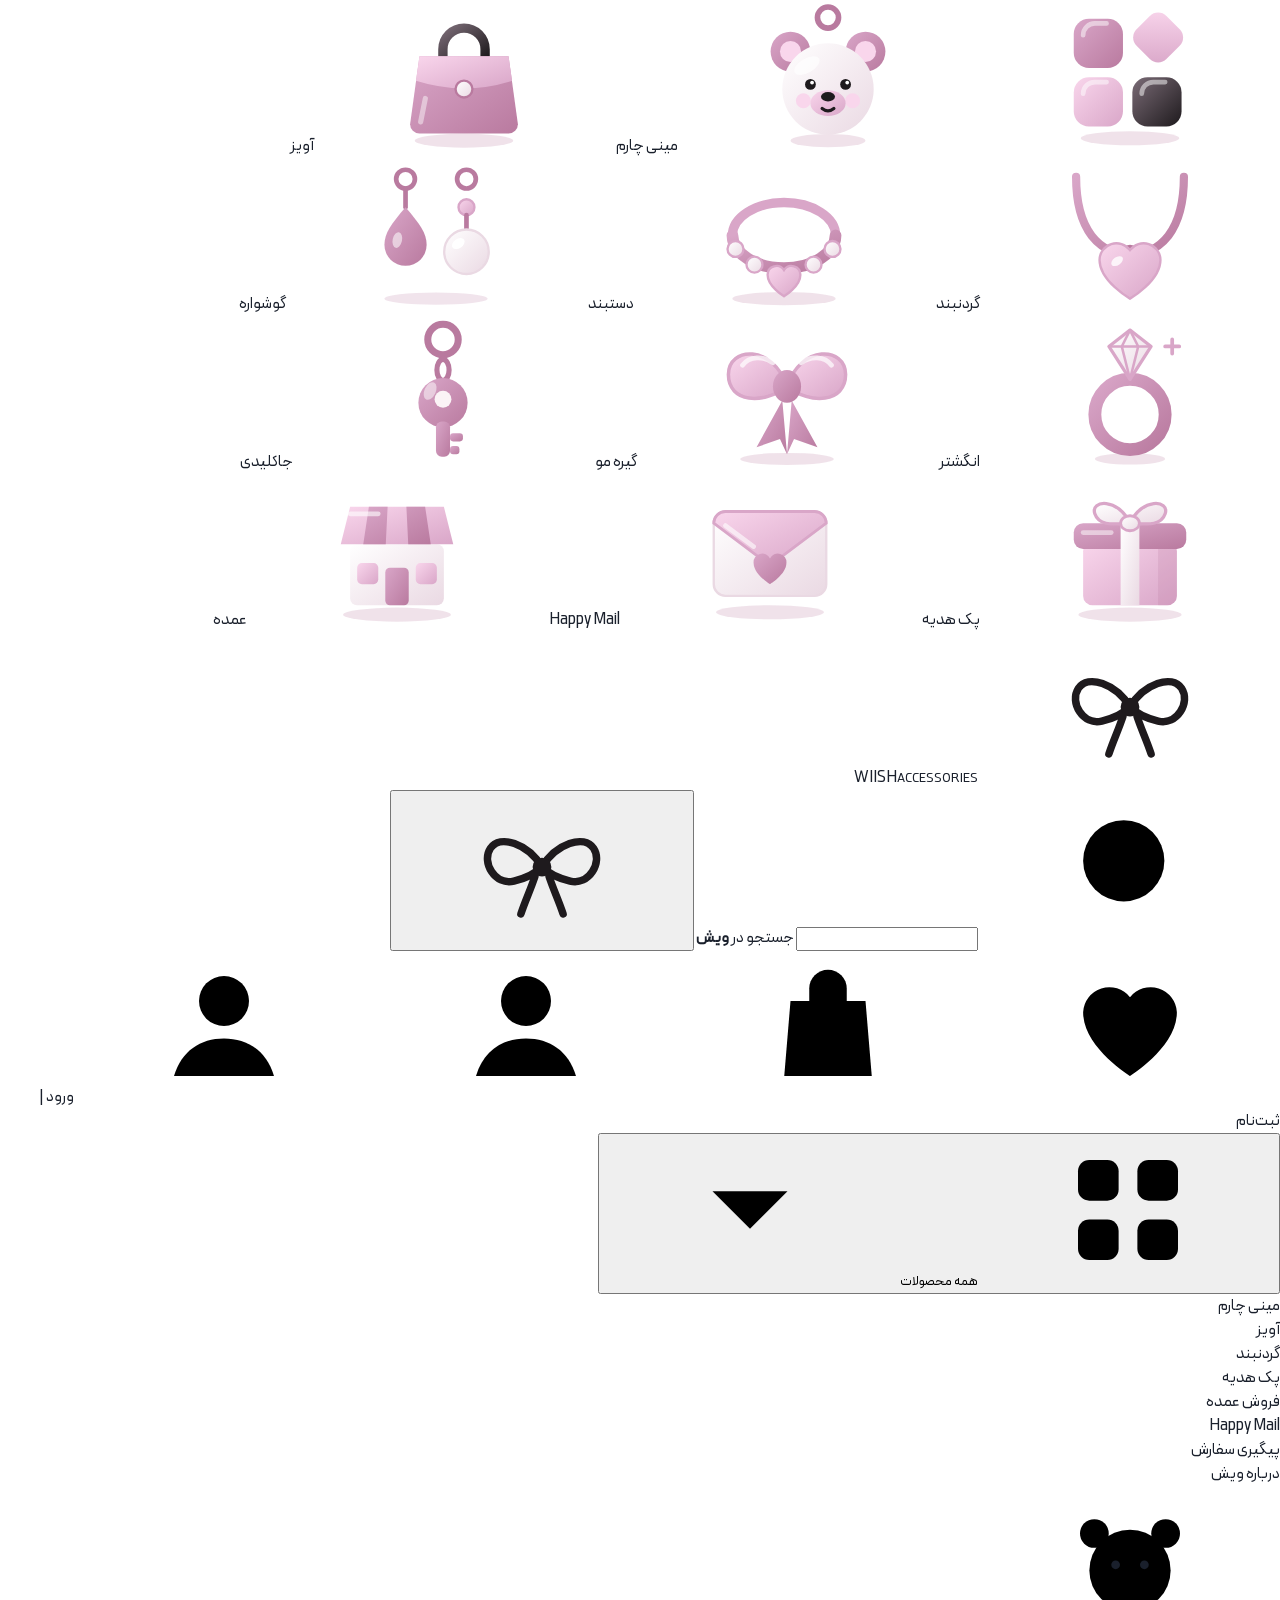
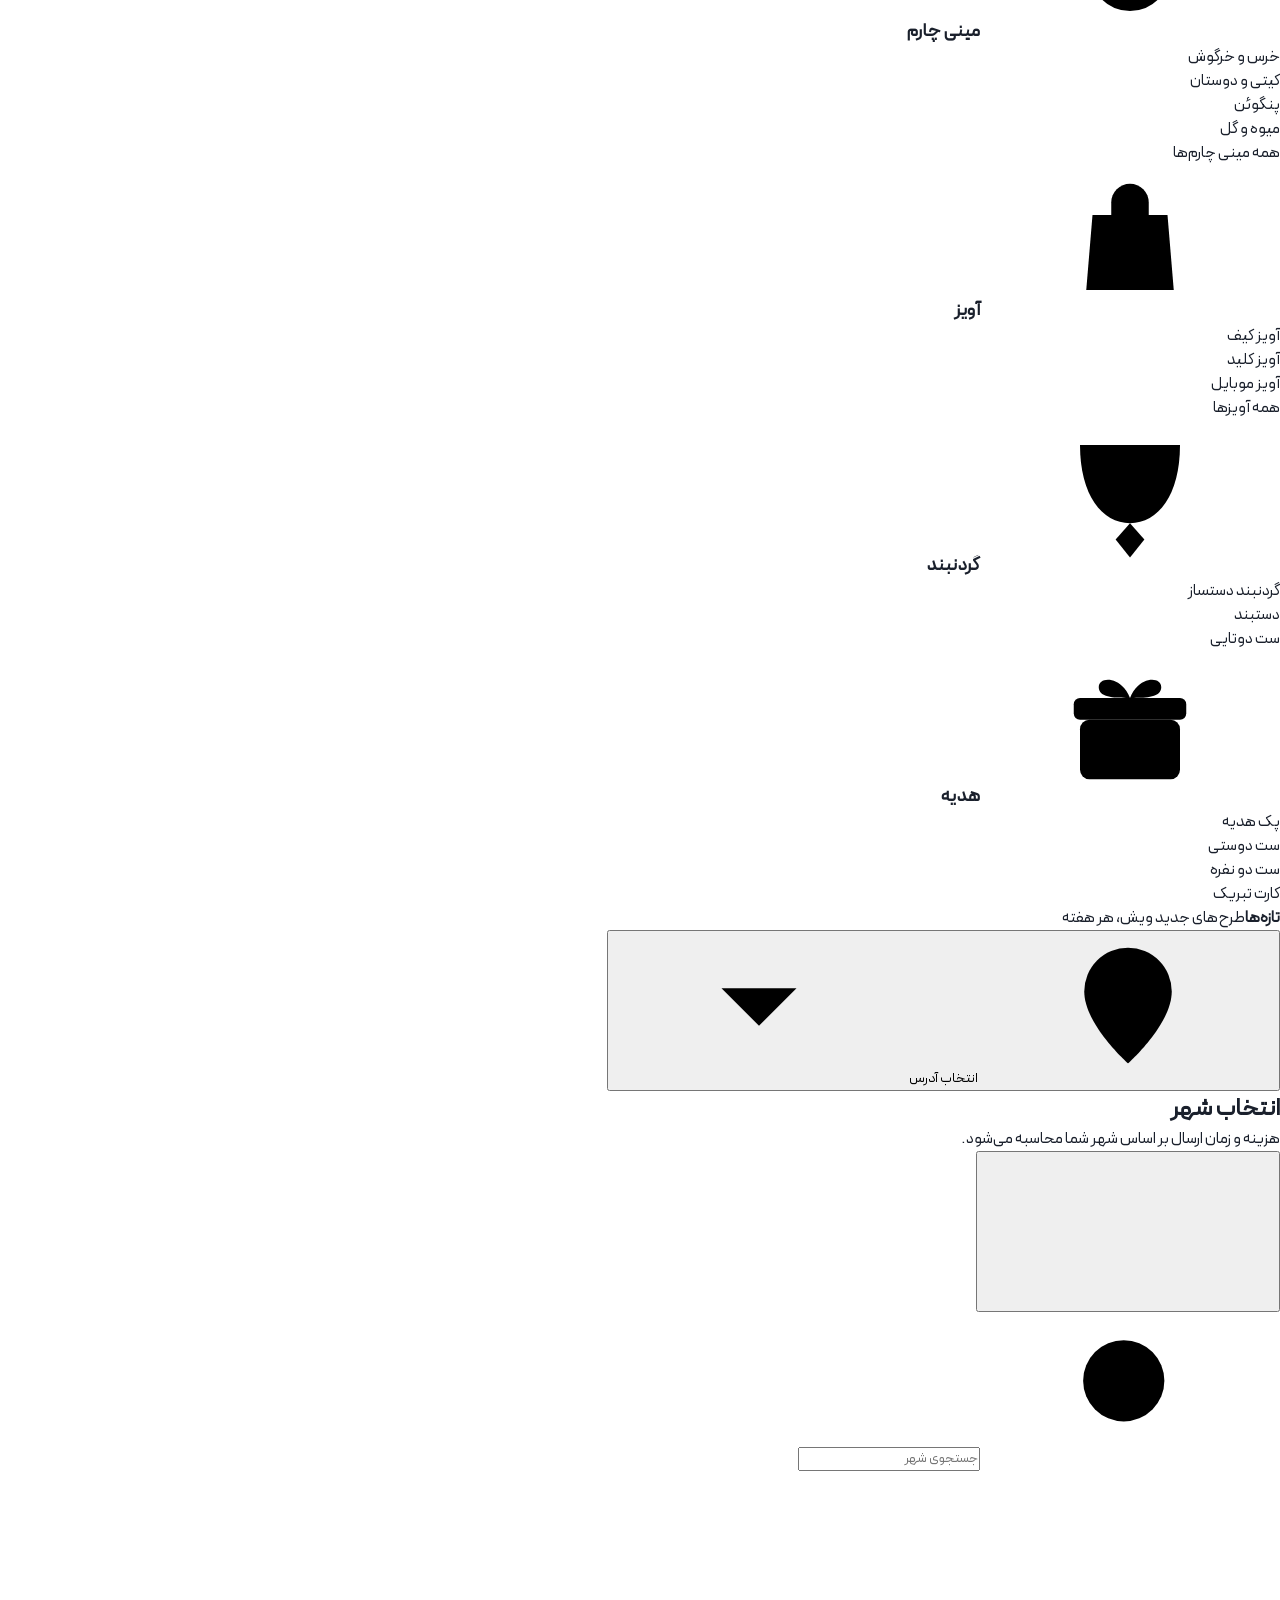
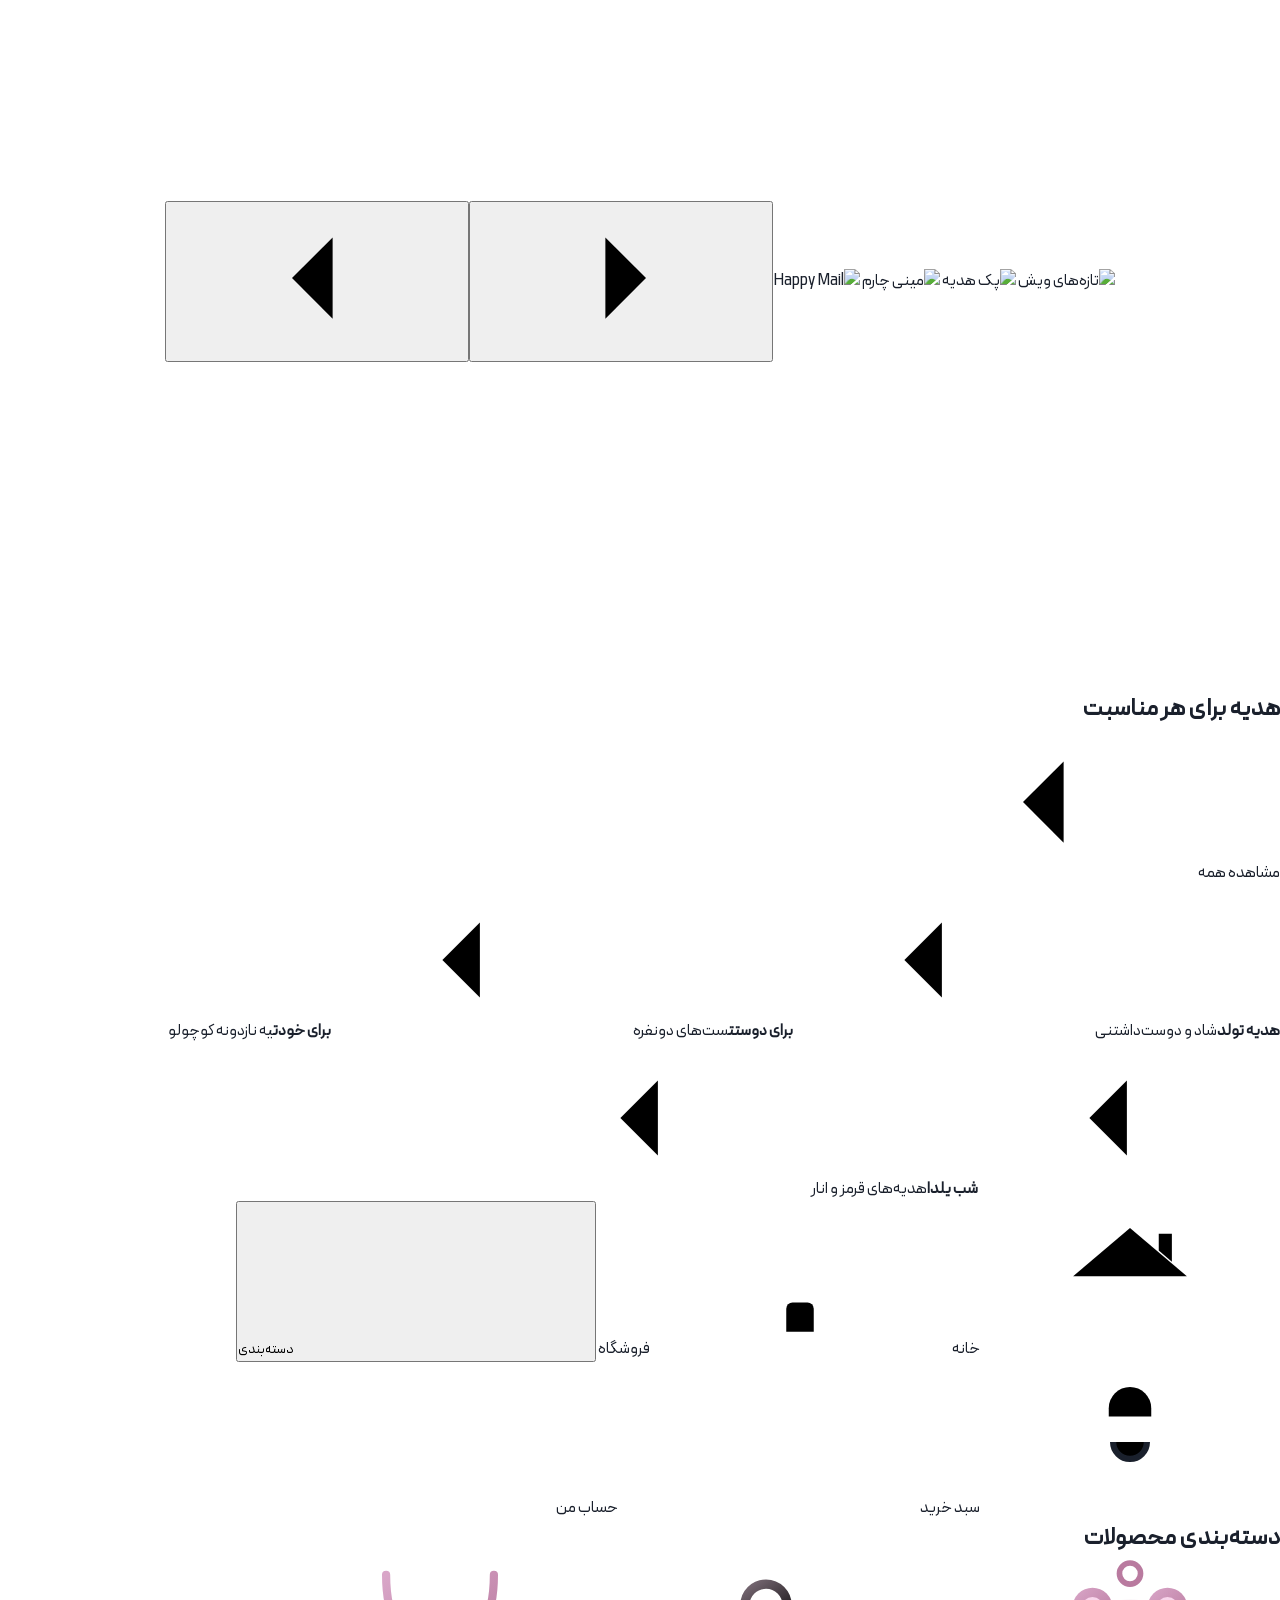
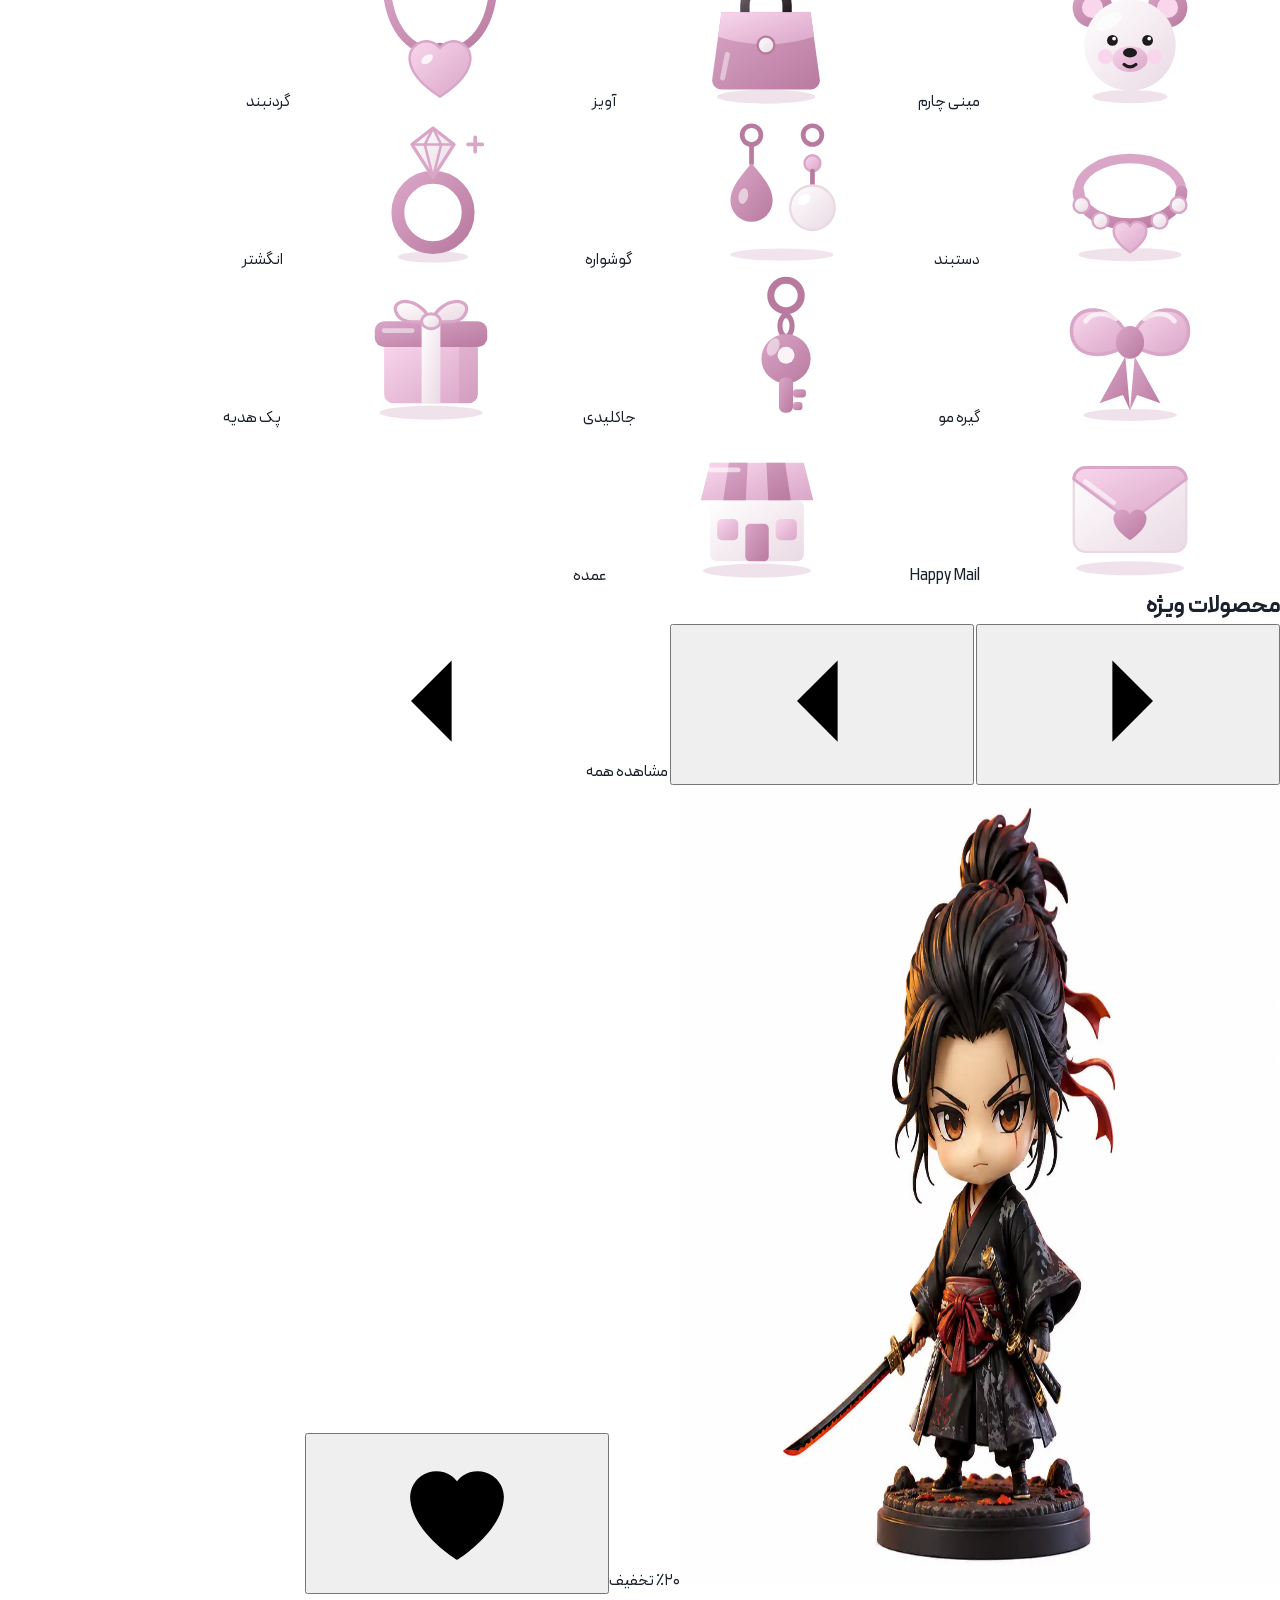
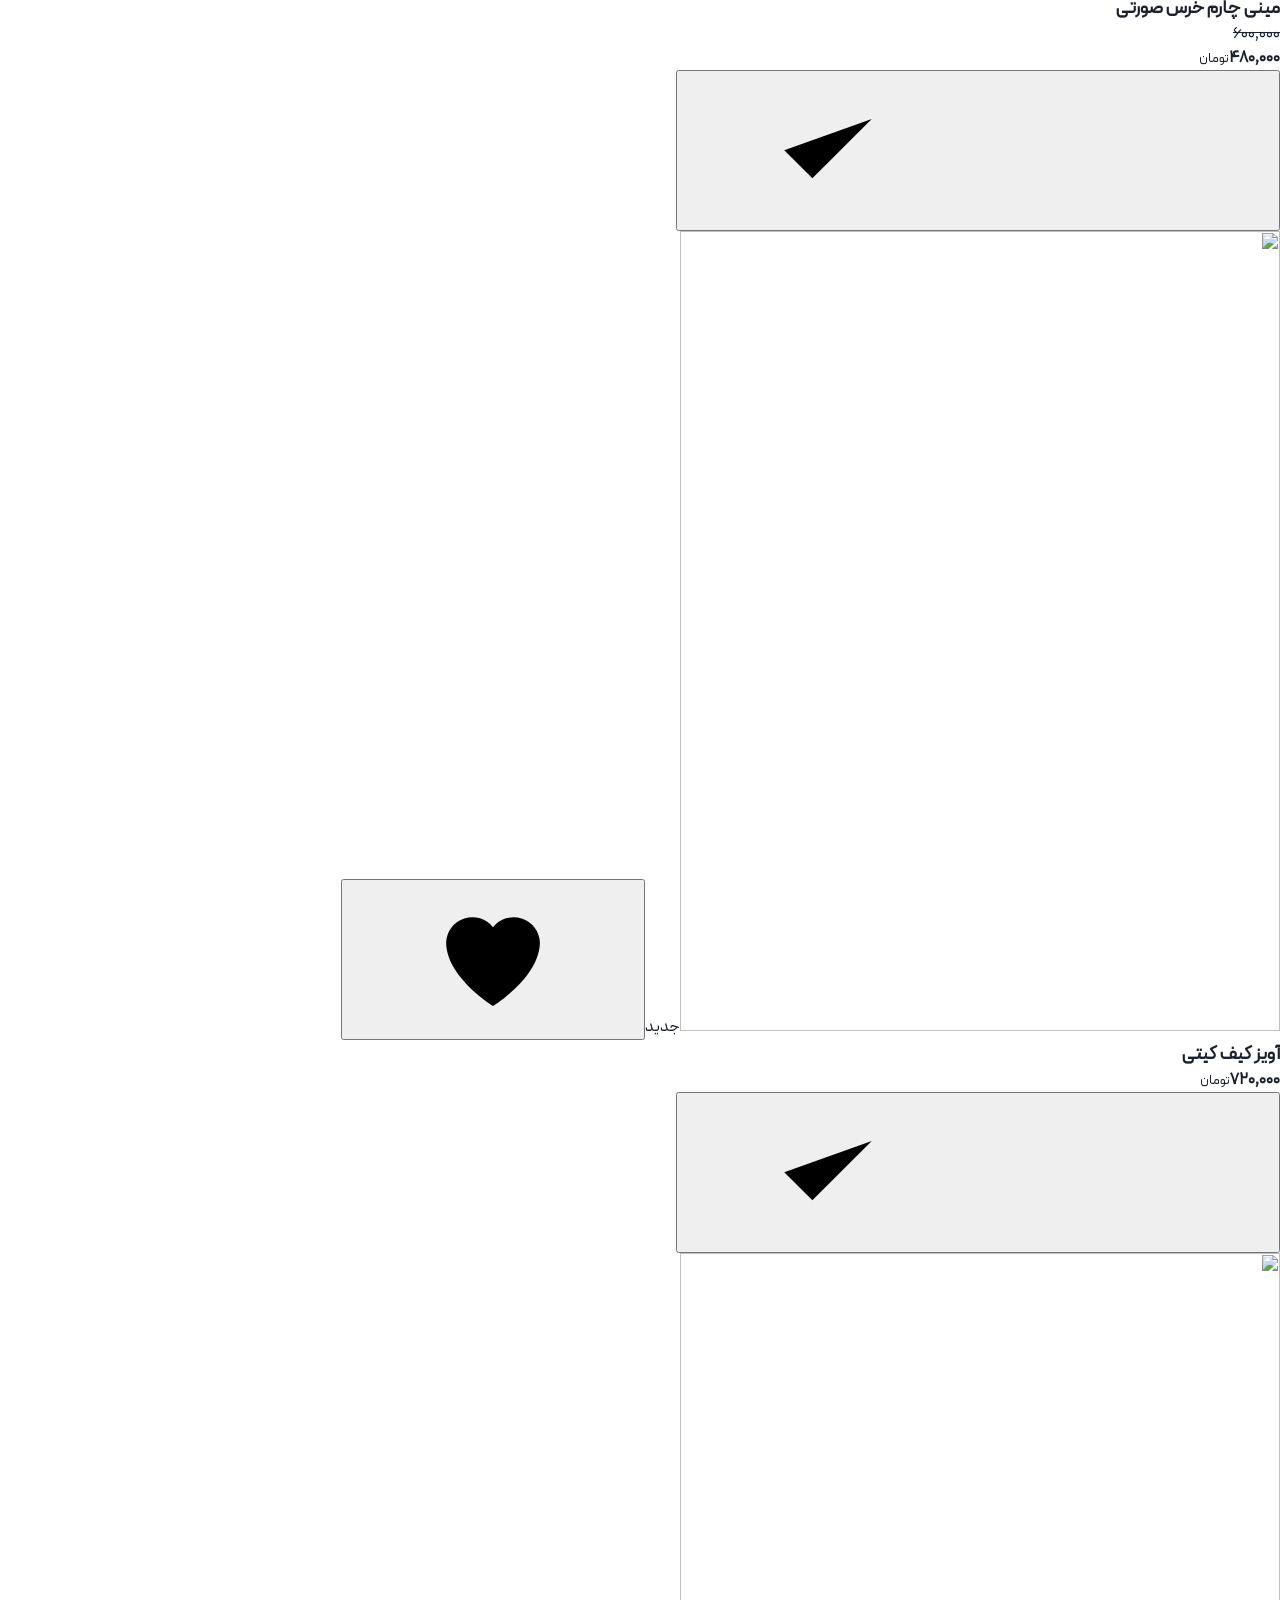
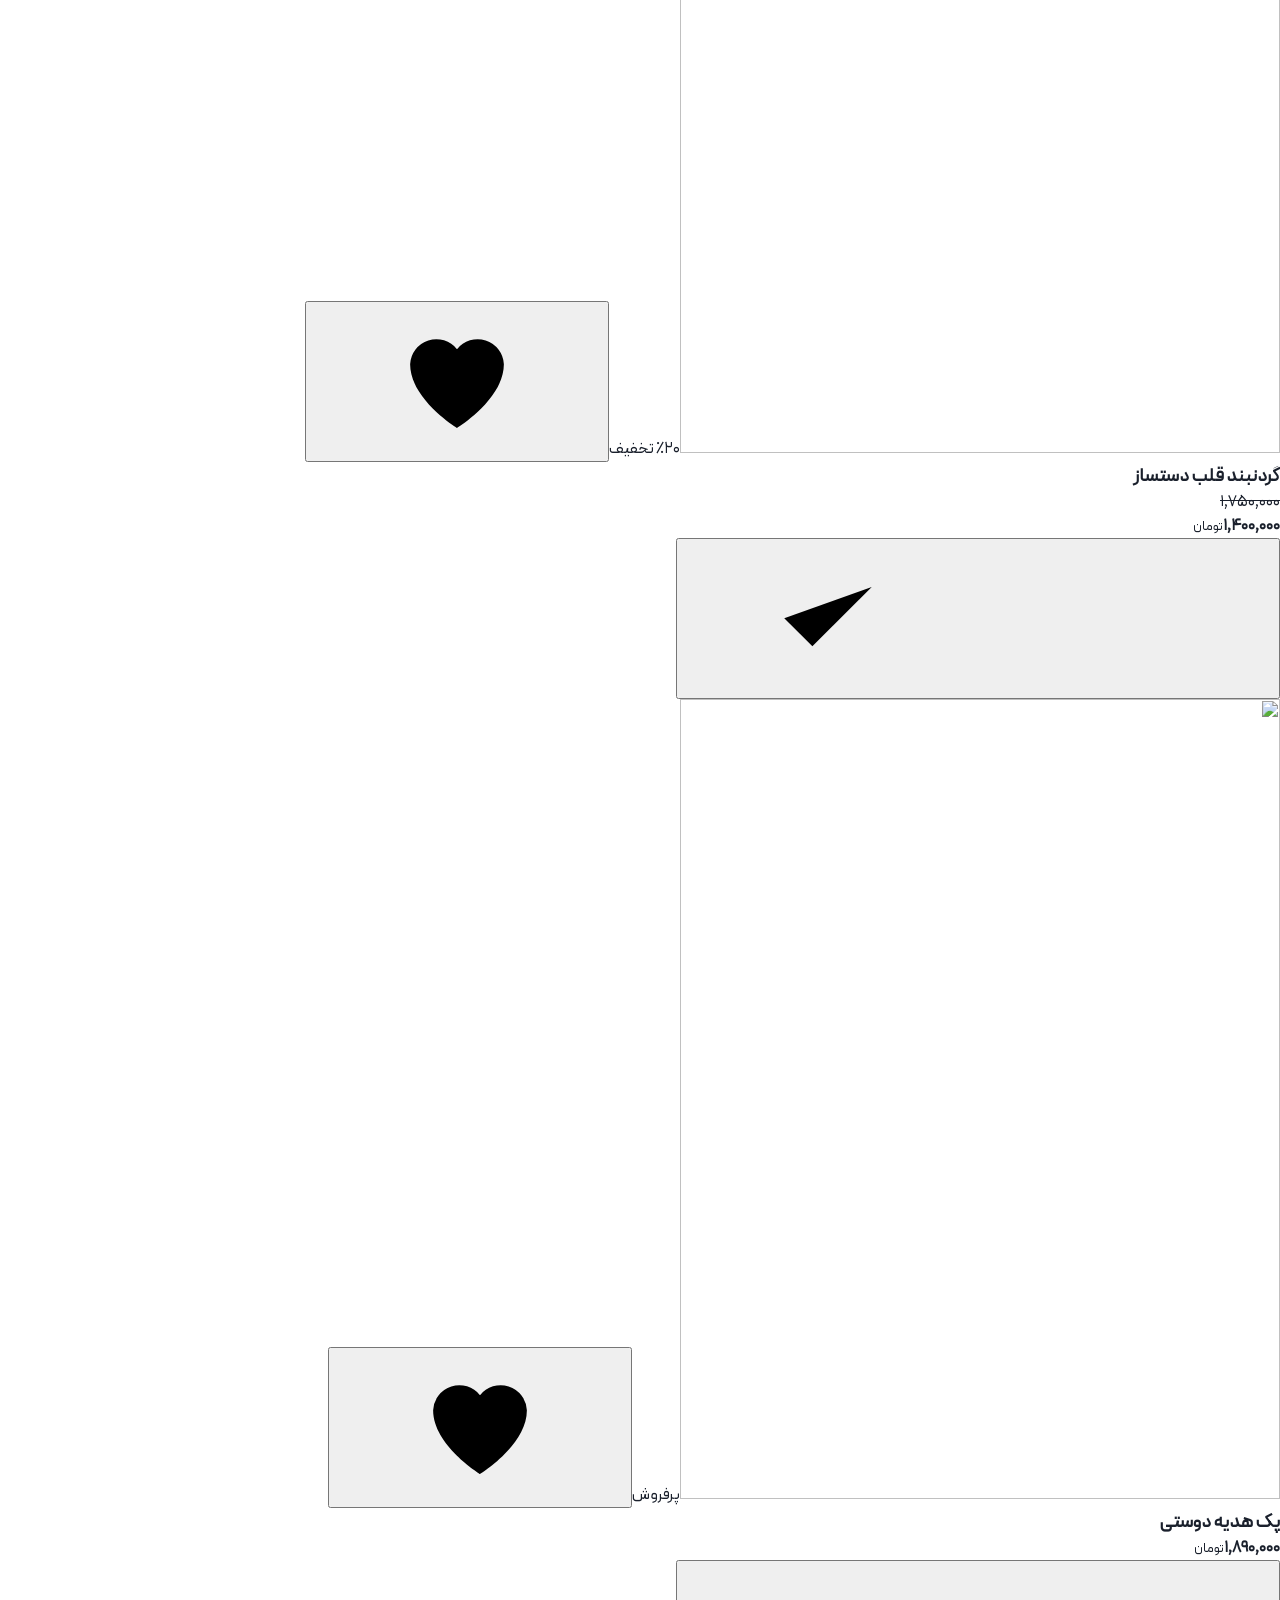
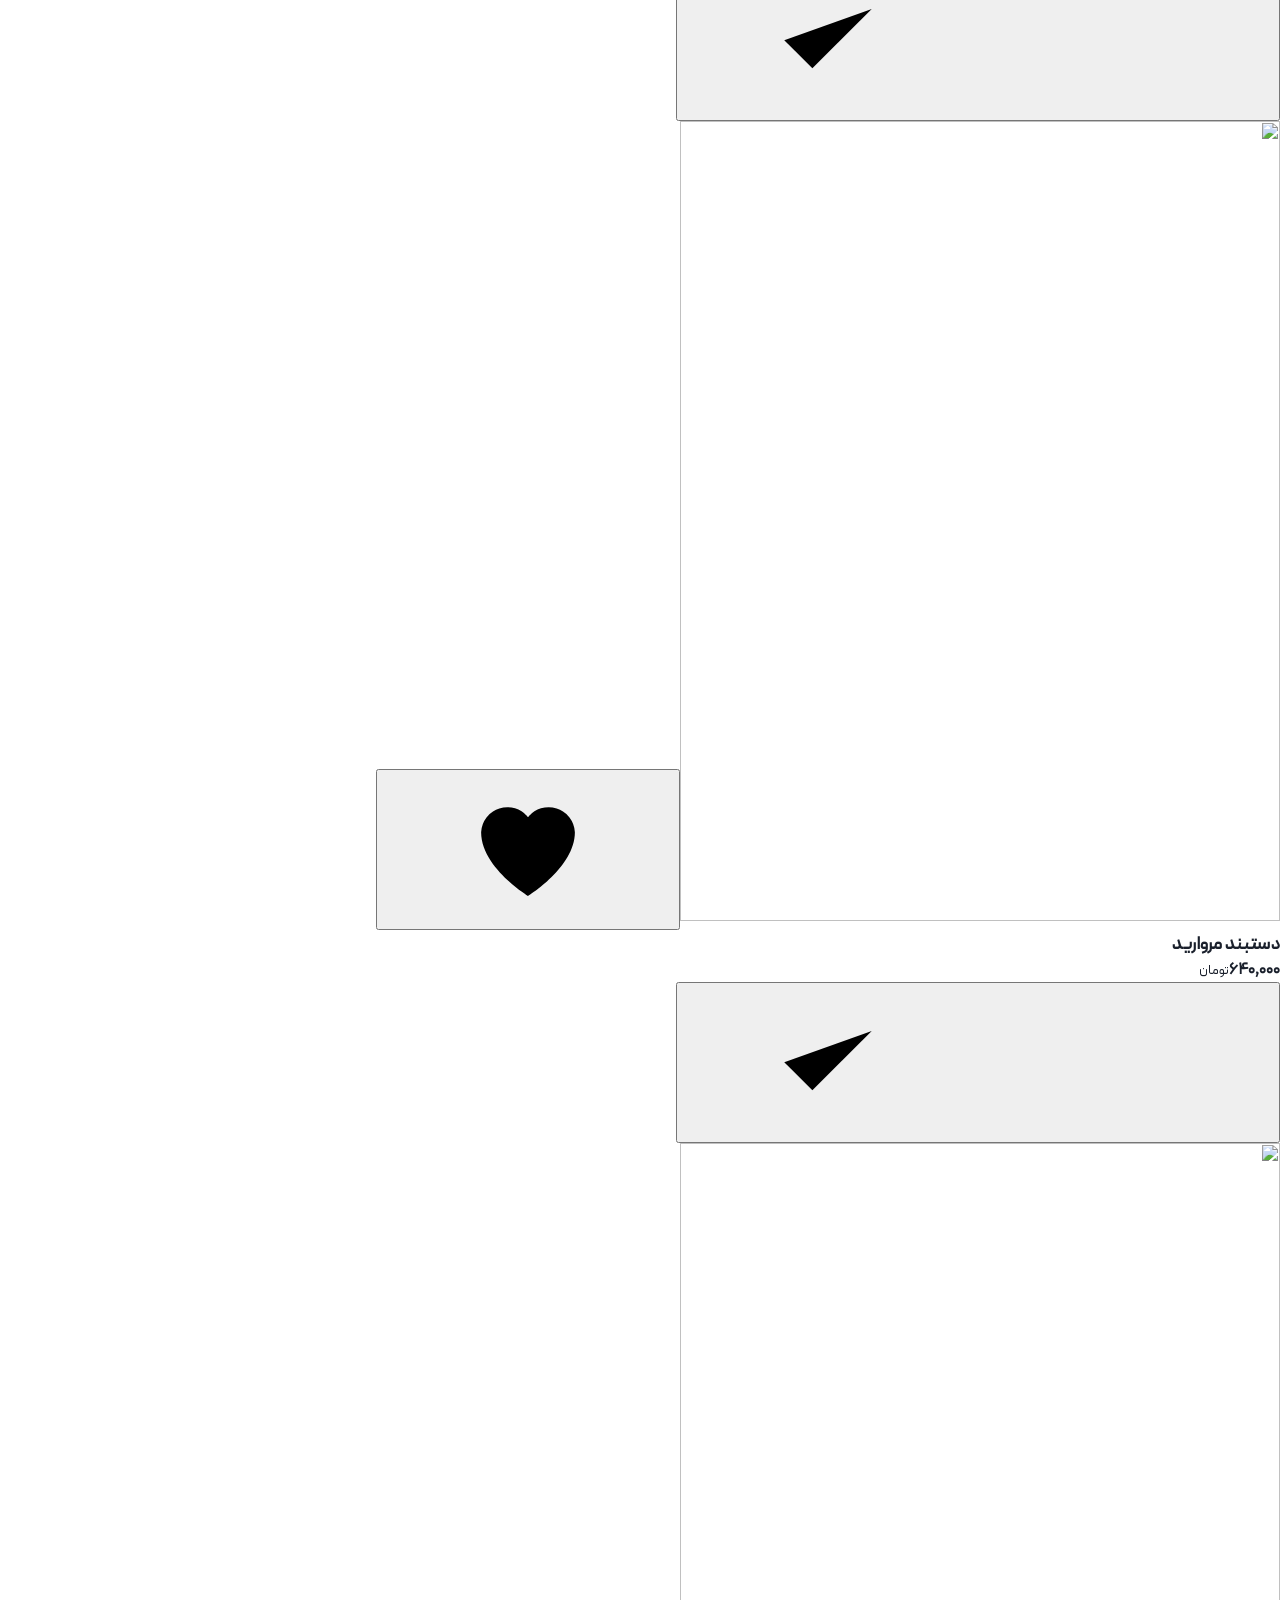
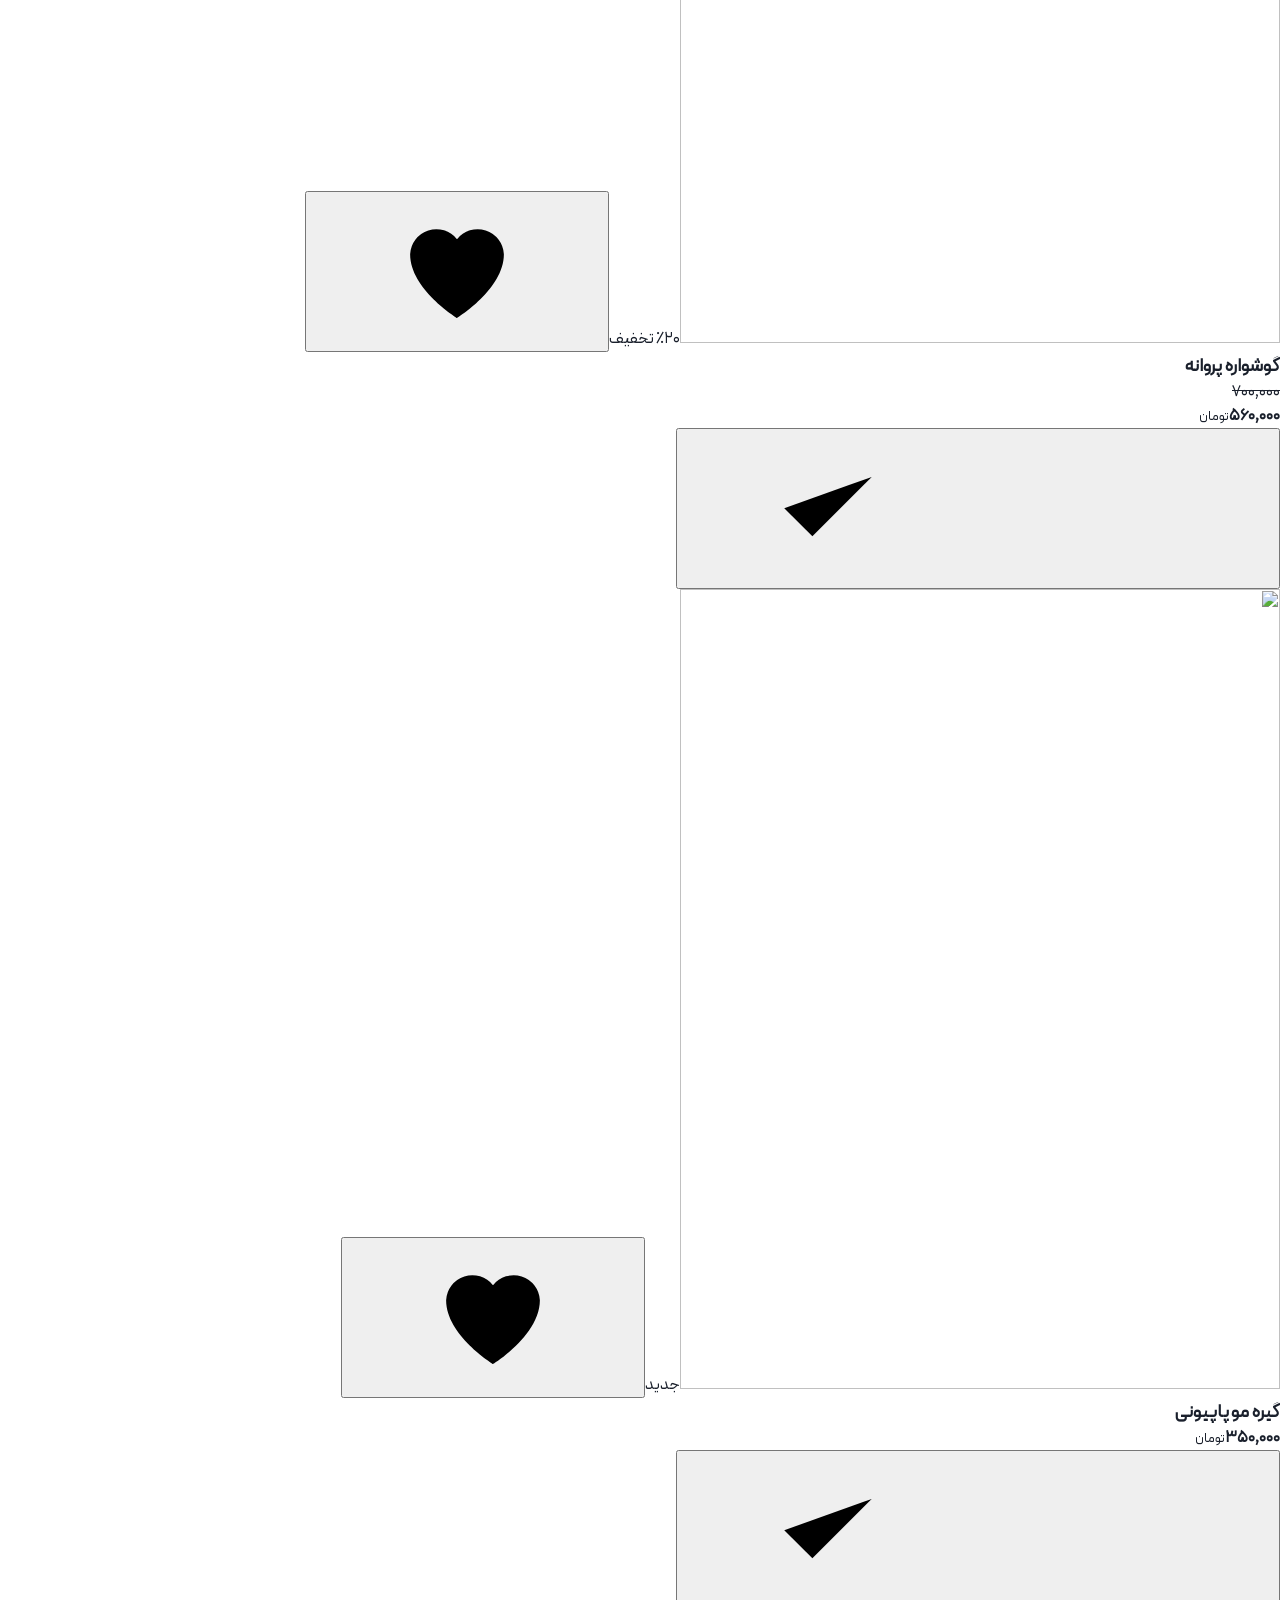
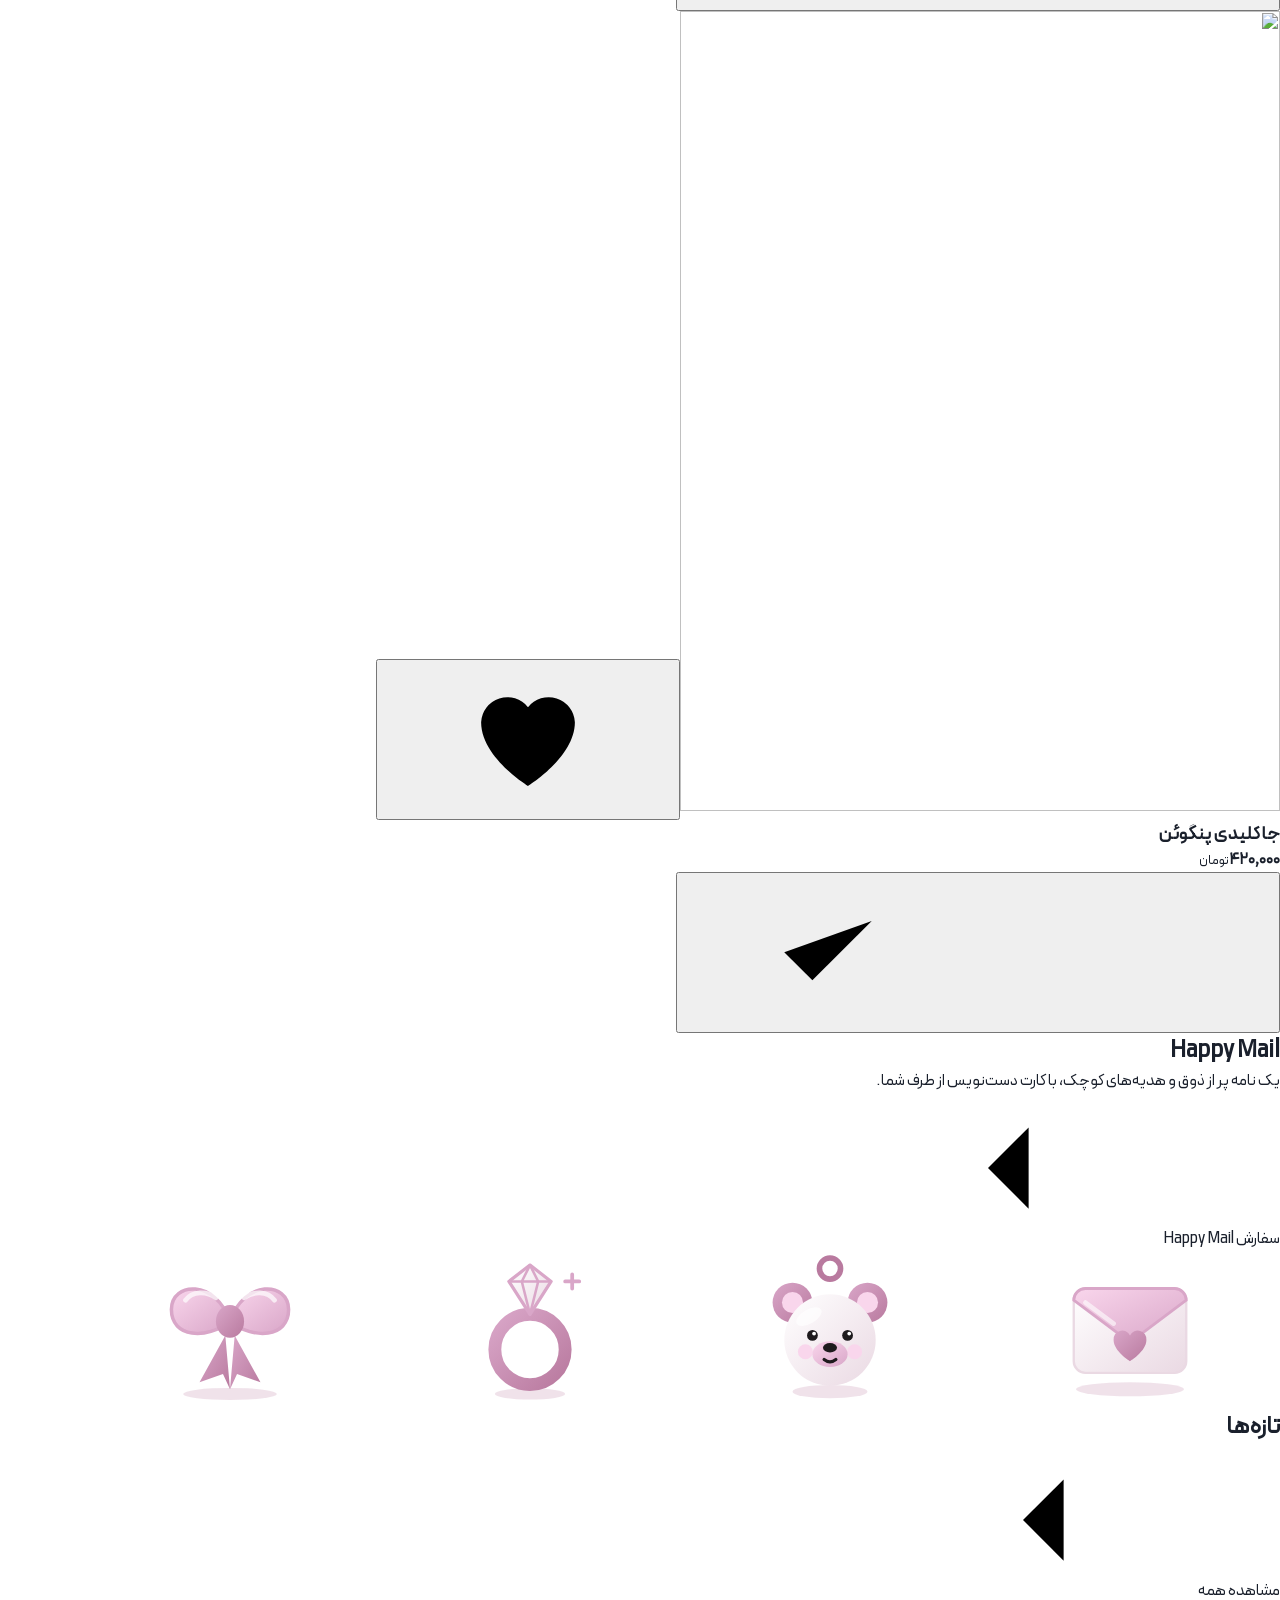
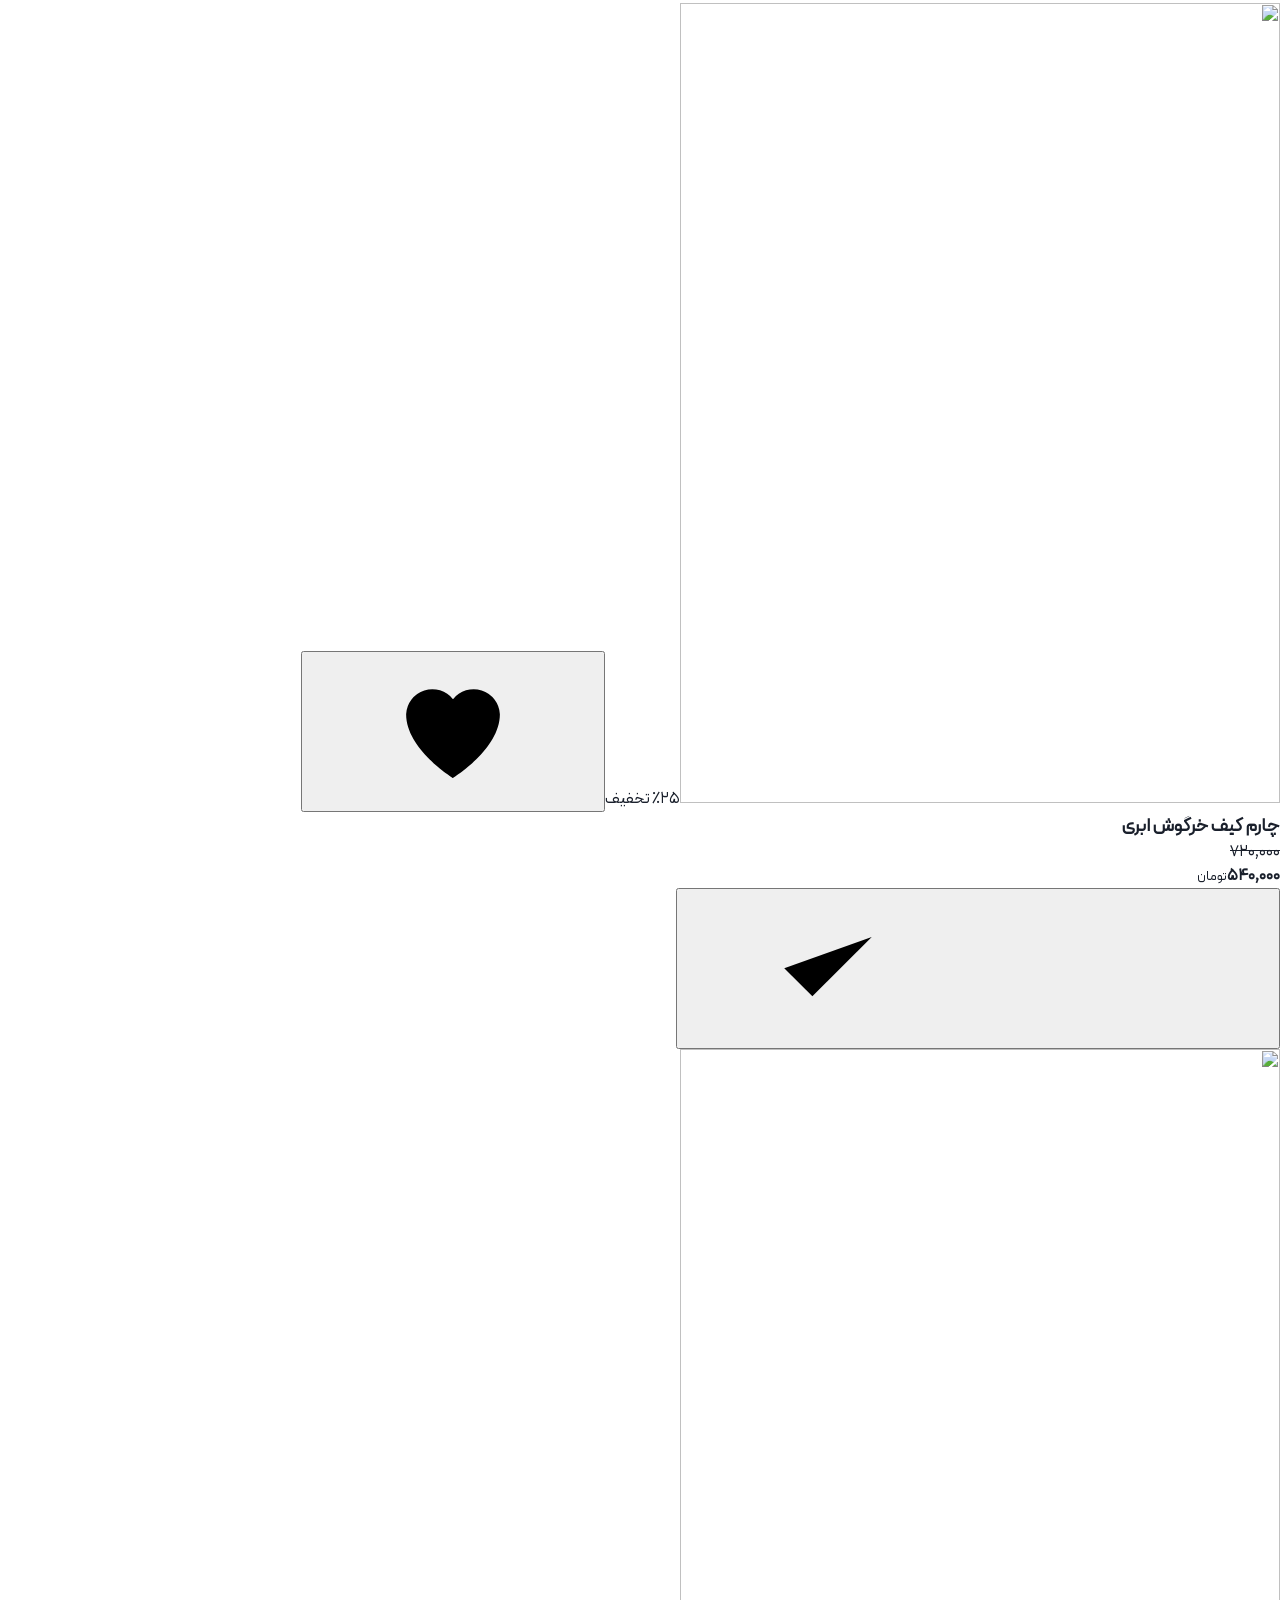
==== commit 99e614d2: "Add files via upload" ====
--- a/pochita/index.html
+++ b/pochita/index.html
@@ -2,1317 +2,1794 @@
 <html lang="fa" dir="rtl">
   <head>
     <meta charset="UTF-8" />
-    <meta name="viewport" content="width=device-width, initial-scale=1.0" />
-    <title>پوچیتا - فروشگاه انیمه و گیم</title>
+    <meta name="theme-color" content="#EFE6EC" />
+    <meta
+      name="viewport"
+      content="width=device-width, initial-scale=1, viewport-fit=cover"
+    />
+    <title>Wiish Accessories | هدر</title>
+    <link
+      rel="preload"
+      href="assets/fonts/BonyadeKoodak.woff"
+      as="font"
+      type="font/woff"
+      crossorigin
+    />
     <link rel="stylesheet" href="assets/css/style.css" />
-    <link
-      rel="stylesheet"
-      href="https://cdn.jsdelivr.net/npm/swiper@11/swiper-bundle.min.css"
-    />
   </head>
   <body>
-    <header class="header">
-      <div class="top-bar">
-        <span>ارسال رایگان برای سفارش‌های بالای یک میلیون تومان</span>
+    <svg width="0" height="0" style="position: absolute" aria-hidden="true">
+      <symbol id="i-all" viewBox="0 0 24 24">
+        <rect x="3.5" y="3.5" width="7.5" height="7.5" rx="2" class="f" />
+        <rect x="3.5" y="13" width="7.5" height="7.5" rx="2" class="f" />
+        <rect x="13" y="13" width="7.5" height="7.5" rx="2" class="f" />
+        <path
+          d="m16.8 3 4.2 4.2-4.2 4.2-4.2-4.2Z"
+          fill="currentColor"
+          stroke="none"
+        />
+      </symbol>
+      <symbol id="i-charm" viewBox="0 0 24 24">
+        <circle cx="12" cy="13.5" r="6.5" />
+        <circle cx="6.3" cy="7.6" r="2.3" />
+        <circle cx="17.7" cy="7.6" r="2.3" />
+        <circle cx="9.7" cy="12.6" r=".7" fill="currentColor" />
+        <circle cx="14.3" cy="12.6" r=".7" fill="currentColor" />
+        <path d="M11 15.4h2" />
+      </symbol>
+      <symbol id="i-bag" viewBox="0 0 24 24">
+        <path d="M6 8h12l1 12H5L6 8Z" />
+        <path d="M9 8V6a3 3 0 0 1 6 0v2" />
+      </symbol>
+      <symbol id="i-neck" viewBox="0 0 24 24">
+        <path d="M4 4c0 8 3.5 12.5 8 12.5S20 12 20 4" />
+        <path d="m12 16.5 2.3 2.6L12 22l-2.3-2.9Z" />
+      </symbol>
+      <symbol id="i-gift" viewBox="0 0 24 24">
+        <rect x="4" y="11" width="16" height="9.5" rx="1.5" />
+        <rect x="3" y="7.5" width="18" height="3.5" rx="1" />
+        <path d="M12 7.5v13" />
+        <path
+          d="M12 7.5C10.6 4 7 4 7 5.8S10 7.5 12 7.5Zm0 0c1.4-3.5 5-3.5 5-1.7S14 7.5 12 7.5Z"
+        />
+      </symbol>
+      <symbol id="i-store" viewBox="0 0 24 24">
+        <path d="m4 9 1.3-4.5h13.4L20 9" />
+        <path
+          d="M4 9a2.67 2.67 0 0 0 5.33 0 2.67 2.67 0 0 0 5.34 0A2.67 2.67 0 0 0 20 9"
+        />
+        <path d="M5.5 11.8V20h13v-8.2" />
+        <path d="M10 20v-4.5h4V20" />
+      </symbol>
+      <symbol id="i-heart" viewBox="0 0 24 24">
+        <path
+          d="M12 20s-7.5-4.6-7.5-10.2A4.2 4.2 0 0 1 12 7.4a4.2 4.2 0 0 1 7.5 2.4C19.5 15.4 12 20 12 20Z"
+        />
+      </symbol>
+      <symbol id="i-search" viewBox="0 0 24 24">
+        <circle cx="11" cy="11" r="6.5" />
+        <path d="m20 20-4.2-4.2" />
+      </symbol>
+      <symbol id="i-pin" viewBox="0 0 24 24">
+        <path d="M12 21s7-6.2 7-11.5A7 7 0 0 0 5 9.5C5 14.8 12 21 12 21Z" />
+        <circle cx="12" cy="9.5" r="2.4" />
+      </symbol>
+      <symbol id="i-user" viewBox="0 0 24 24">
+        <circle cx="12" cy="8" r="4" />
+        <path d="M4 20c1.2-4 4.2-6 8-6s6.8 2 8 6" />
+      </symbol>
+      <symbol id="i-home" viewBox="0 0 24 24">
+        <path d="M4 11 12 4l8 7v9h-5v-6H9v6H4v-9Z" />
+      </symbol>
+      <symbol id="i-shop" viewBox="0 0 24 24">
+        <path d="M4 9h16l-1-5H5L4 9Z" />
+        <path d="M5 9v11h14V9" />
+        <path d="M10 20v-5h4v5" />
+      </symbol>
+      <symbol id="i-grid" viewBox="0 0 24 24">
+        <rect x="4" y="4" width="6.5" height="6.5" rx="1.8" />
+        <rect x="13.5" y="4" width="6.5" height="6.5" rx="1.8" />
+        <rect x="4" y="13.5" width="6.5" height="6.5" rx="1.8" />
+        <rect x="13.5" y="13.5" width="6.5" height="6.5" rx="1.8" />
+      </symbol>
+      <symbol id="i-down" viewBox="0 0 24 24"><path d="m6 9 6 6 6-6" /></symbol>
+      <symbol id="i-chev-l" viewBox="0 0 24 24">
+        <path d="m14.5 5.5-6.5 6.5 6.5 6.5" />
+      </symbol>
+      <symbol id="i-chev-r" viewBox="0 0 24 24">
+        <path d="m9.5 5.5 6.5 6.5-6.5 6.5" />
+      </symbol>
+      <symbol id="i-arrow-l" viewBox="0 0 24 24">
+        <path d="M19.5 12h-14" />
+        <path d="m11.5 6-6 6 6 6" />
+      </symbol>
+      <symbol id="i-plus" viewBox="0 0 24 24">
+        <path d="M12 5v14M5 12h14" />
+      </symbol>
+      <symbol id="i-check" viewBox="0 0 24 24">
+        <path d="m5 12.5 4.5 4.5L19 7.5" />
+      </symbol>
+      <symbol id="i-x" viewBox="0 0 24 24">
+        <path d="M6 6l12 12M18 6 6 18" />
+      </symbol>
+      <symbol id="i-bow" viewBox="0 0 32 32">
+        <path
+          d="M16 16c-3-5-9-7-11-4s1 8 5 7c3-.7 5-2 6-3Zm0 0c3-5 9-7 11-4s-1 8-5 7c-3-.7-5-2-6-3Z"
+          fill="none"
+          stroke="#1E1A1D"
+          stroke-width="1.6"
+          stroke-linejoin="round"
+        />
+        <circle cx="16" cy="16" r="2" fill="#1E1A1D" />
+        <path
+          d="M14.5 18c-1 3-2 5-3 8M17.5 18c1 3 2 5 3 8"
+          fill="none"
+          stroke="#1E1A1D"
+          stroke-width="1.6"
+          stroke-linecap="round"
+        />
+      </symbol>
+    </svg>
+
+    <!-- 3D category icons (brand palette) -->
+    <svg width="0" height="0" style="position: absolute" aria-hidden="true">
+      <defs>
+        <linearGradient id="g-pink" x1="0" y1="0" x2="1" y2="1">
+          <stop offset="0" stop-color="#F9D6EC" />
+          <stop offset="1" stop-color="#D9A6C8" />
+        </linearGradient>
+        <linearGradient id="g-rose" x1="0" y1="0" x2="1" y2="1">
+          <stop offset="0" stop-color="#D9A6C8" />
+          <stop offset="1" stop-color="#B97A9F" />
+        </linearGradient>
+        <linearGradient id="g-white" x1="0" y1="0" x2="1" y2="1">
+          <stop offset="0" stop-color="#FFFFFF" />
+          <stop offset="1" stop-color="#EAD9E3" />
+        </linearGradient>
+        <linearGradient id="g-dark" x1="0" y1="0" x2="1" y2="1">
+          <stop offset="0" stop-color="#7A6B76" />
+          <stop offset="1" stop-color="#1E1A1D" />
+        </linearGradient>
+      </defs>
+      <symbol id="i3-all" viewBox="0 0 64 64">
+        <ellipse cx="32" cy="59" rx="21" ry="3" fill="#B97A9F" opacity=".22" />
+        <rect x="8" y="8" width="21" height="21" rx="6.5" fill="url(#g-rose)" />
+        <rect
+          x="8"
+          y="33"
+          width="21"
+          height="21"
+          rx="6.5"
+          fill="url(#g-pink)"
+        />
+        <rect
+          x="33"
+          y="33"
+          width="21"
+          height="21"
+          rx="6.5"
+          fill="url(#g-dark)"
+        />
+        <rect
+          x="35"
+          y="7"
+          width="18"
+          height="18"
+          rx="5"
+          transform="rotate(45 44 16)"
+          fill="url(#g-pink)"
+        />
+        <path
+          d="M12 15a5 5 0 0 1 5-5h5M12 40a5 5 0 0 1 5-5h5M37 40a5 5 0 0 1 5-5h5"
+          fill="none"
+          stroke="#fff"
+          stroke-width="2"
+          stroke-linecap="round"
+          opacity=".5"
+        />
+      </symbol>
+      <symbol id="i3-charm" viewBox="0 0 64 64">
+        <ellipse
+          cx="32"
+          cy="60"
+          rx="16"
+          ry="2.8"
+          fill="#B97A9F"
+          opacity=".22"
+        />
+        <circle
+          cx="32"
+          cy="7.5"
+          r="4.5"
+          fill="none"
+          stroke="#B97A9F"
+          stroke-width="2.4"
+        />
+        <circle cx="16" cy="22" r="8.5" fill="url(#g-rose)" />
+        <circle cx="16" cy="22" r="4.5" fill="#F9D6EC" />
+        <circle cx="48" cy="22" r="8.5" fill="url(#g-rose)" />
+        <circle cx="48" cy="22" r="4.5" fill="#F9D6EC" />
+        <circle cx="32" cy="38" r="19.5" fill="url(#g-white)" />
+        <circle cx="21.5" cy="43" r="3.2" fill="#F9D6EC" />
+        <circle cx="42.5" cy="43" r="3.2" fill="#F9D6EC" />
+        <ellipse cx="32" cy="44" rx="7.5" ry="5.5" fill="url(#g-pink)" />
+        <ellipse cx="32" cy="41.3" rx="3" ry="2" fill="#1E1A1D" />
+        <path
+          d="M29.5 46.3q2.5 2 5 0"
+          fill="none"
+          stroke="#1E1A1D"
+          stroke-width="1.4"
+          stroke-linecap="round"
+        />
+        <circle cx="24.5" cy="36" r="2.3" fill="#1E1A1D" />
+        <circle cx="39.5" cy="36" r="2.3" fill="#1E1A1D" />
+        <circle cx="25.2" cy="35.2" r=".8" fill="#fff" />
+        <circle cx="40.2" cy="35.2" r=".8" fill="#fff" />
+        <ellipse
+          cx="23"
+          cy="28"
+          rx="6"
+          ry="3"
+          transform="rotate(-30 23 28)"
+          fill="#fff"
+          opacity=".65"
+        />
+      </symbol>
+      <symbol id="i3-bag" viewBox="0 0 64 64">
+        <ellipse cx="32" cy="60" rx="21" ry="3" fill="#B97A9F" opacity=".22" />
+        <path
+          d="M23 25v-4a9 9 0 0 1 18 0v4"
+          fill="none"
+          stroke="url(#g-dark)"
+          stroke-width="4"
+          stroke-linecap="round"
+        />
+        <path
+          d="M13 24h38l4 29a4 4 0 0 1-4 4H13a4 4 0 0 1-4-4Z"
+          fill="url(#g-rose)"
+        />
+        <path d="M13 24h38l1.5 10.5Q32 41 11.5 34.5Z" fill="url(#g-pink)" />
+        <circle
+          cx="32"
+          cy="38"
+          r="3.6"
+          fill="url(#g-white)"
+          stroke="#B97A9F"
+          stroke-width="1"
+        />
+        <path
+          d="M15.5 42l-2 10"
+          stroke="#fff"
+          stroke-width="2.2"
+          stroke-linecap="round"
+          opacity=".45"
+        />
+      </symbol>
+      <symbol id="i3-neck" viewBox="0 0 64 64">
+        <path
+          d="M9 8c0 23 10 33 23 33s23-10 23-33"
+          fill="none"
+          stroke="url(#g-rose)"
+          stroke-width="3.5"
+          stroke-linecap="round"
+        />
+        <circle
+          cx="32"
+          cy="41"
+          r="3"
+          fill="none"
+          stroke="#B97A9F"
+          stroke-width="2"
+        />
+        <path
+          d="M32 60s-13-7.5-13-16.5a7.2 7.2 0 0 1 13-4.2 7.2 7.2 0 0 1 13 4.2C45 52.5 32 60 32 60Z"
+          fill="url(#g-pink)"
+          stroke="#D9A6C8"
+          stroke-width="1"
+        />
+        <ellipse
+          cx="26.5"
+          cy="44"
+          rx="2.8"
+          ry="1.7"
+          transform="rotate(-35 26.5 44)"
+          fill="#fff"
+          opacity=".8"
+        />
+      </symbol>
+      <symbol id="i3-gift" viewBox="0 0 64 64">
+        <ellipse cx="32" cy="60" rx="22" ry="3" fill="#B97A9F" opacity=".22" />
+        <rect x="12" y="29" width="40" height="27" rx="4" fill="url(#g-pink)" />
+        <path
+          d="M44 29h4a4 4 0 0 1 4 4v19a4 4 0 0 1-4 4h-4Z"
+          fill="#B97A9F"
+          opacity=".22"
+        />
+        <rect x="8" y="21" width="48" height="11" rx="4" fill="url(#g-rose)" />
+        <rect x="28" y="21" width="8" height="35" fill="url(#g-white)" />
+        <path
+          d="M32 21C27 10 15 11 17 17s10 4 15 4Zm0 0C37 10 49 11 47 17s-10 4-15 4Z"
+          fill="url(#g-white)"
+          stroke="#D9A6C8"
+          stroke-width="1.4"
+          stroke-linejoin="round"
+        />
+        <ellipse
+          cx="32"
+          cy="21"
+          rx="4"
+          ry="3.2"
+          fill="url(#g-white)"
+          stroke="#D9A6C8"
+          stroke-width="1.2"
+        />
+        <path
+          d="M12 25h12"
+          stroke="#fff"
+          stroke-width="2"
+          stroke-linecap="round"
+          opacity=".5"
+        />
+      </symbol>
+      <symbol id="i3-store" viewBox="0 0 64 64">
+        <ellipse cx="32" cy="60" rx="23" ry="3" fill="#B97A9F" opacity=".22" />
+        <rect
+          x="12"
+          y="30"
+          width="40"
+          height="26"
+          rx="3"
+          fill="url(#g-white)"
+        />
+        <path d="M12 14h40l4 16H8Z" fill="url(#g-pink)" />
+        <path
+          d="M20 14h8l-.8 16h-9.6ZM36 14h8l2.4 16h-9.6Z"
+          fill="url(#g-rose)"
+        />
+        <path
+          d="M12 17h12"
+          stroke="#fff"
+          stroke-width="2"
+          stroke-linecap="round"
+          opacity=".6"
+        />
+        <rect x="27" y="40" width="10" height="16" rx="2" fill="url(#g-rose)" />
+        <rect x="15" y="38" width="9" height="9" rx="2" fill="url(#g-pink)" />
+        <rect x="40" y="38" width="9" height="9" rx="2" fill="url(#g-pink)" />
+      </symbol>
+      <symbol id="i3-brace" viewBox="0 0 64 64">
+        <ellipse
+          cx="32"
+          cy="60"
+          rx="22"
+          ry="2.8"
+          fill="#B97A9F"
+          opacity=".22"
+        />
+        <path
+          d="M10 33a22 14 0 0 1 44 0"
+          fill="none"
+          stroke="#D9A6C8"
+          stroke-width="4"
+          stroke-linecap="round"
+        />
+        <path
+          d="M10 33a22 14 0 0 0 44 0"
+          fill="none"
+          stroke="url(#g-rose)"
+          stroke-width="5"
+          stroke-linecap="round"
+        />
+        <circle
+          cx="52.7"
+          cy="38.8"
+          r="3.4"
+          fill="url(#g-white)"
+          stroke="#D9A6C8"
+        />
+        <circle
+          cx="44.6"
+          cy="45.5"
+          r="3.4"
+          fill="url(#g-white)"
+          stroke="#D9A6C8"
+        />
+        <circle
+          cx="19.4"
+          cy="45.5"
+          r="3.4"
+          fill="url(#g-white)"
+          stroke="#D9A6C8"
+        />
+        <circle
+          cx="11.3"
+          cy="38.8"
+          r="3.4"
+          fill="url(#g-white)"
+          stroke="#D9A6C8"
+        />
+        <path
+          d="M32 59s-7-4.2-7-9.2a3.8 3.8 0 0 1 7-2 3.8 3.8 0 0 1 7 2c0 5-7 9.2-7 9.2Z"
+          fill="url(#g-pink)"
+          stroke="#D9A6C8"
+        />
+      </symbol>
+      <symbol id="i3-ear" viewBox="0 0 64 64">
+        <ellipse cx="32" cy="60" rx="22" ry="2.6" fill="#B97A9F" opacity=".2" />
+        <circle
+          cx="19"
+          cy="9"
+          r="4"
+          fill="none"
+          stroke="#B97A9F"
+          stroke-width="2"
+        />
+        <path
+          d="M19 13v8"
+          stroke="#B97A9F"
+          stroke-width="2"
+          stroke-linecap="round"
+        />
+        <path
+          d="M19 21c6 7 9 11 9 16a9 9 0 0 1-18 0c0-5 3-9 9-16Z"
+          fill="url(#g-rose)"
+        />
+        <ellipse
+          cx="15.5"
+          cy="35"
+          rx="2"
+          ry="3.4"
+          transform="rotate(12 15.5 35)"
+          fill="#fff"
+          opacity=".55"
+        />
+        <circle
+          cx="45"
+          cy="9"
+          r="4"
+          fill="none"
+          stroke="#B97A9F"
+          stroke-width="2"
+        />
+        <circle cx="45" cy="21" r="3.4" fill="url(#g-pink)" stroke="#D9A6C8" />
+        <path
+          d="M45 24.4V30"
+          stroke="#B97A9F"
+          stroke-width="2"
+          stroke-linecap="round"
+        />
+        <circle cx="45" cy="40" r="9.5" fill="url(#g-white)" stroke="#EAD9E3" />
+        <ellipse
+          cx="41.5"
+          cy="36.5"
+          rx="3"
+          ry="2"
+          transform="rotate(-35 41.5 36.5)"
+          fill="#fff"
+        />
+      </symbol>
+      <symbol id="i3-ring" viewBox="0 0 64 64">
+        <ellipse
+          cx="32"
+          cy="61"
+          rx="15"
+          ry="2.4"
+          fill="#B97A9F"
+          opacity=".22"
+        />
+        <circle
+          cx="32"
+          cy="42"
+          r="15"
+          fill="none"
+          stroke="url(#g-rose)"
+          stroke-width="5.5"
+        />
+        <path
+          d="M32 6l9 7-9 14-9-14Z"
+          fill="url(#g-white)"
+          stroke="#D9A6C8"
+          stroke-width="1.4"
+          stroke-linejoin="round"
+        />
+        <path
+          d="M23 13h18M32 6l-3.5 7L32 27l3.5-14Z"
+          fill="none"
+          stroke="#D9A6C8"
+          stroke-width="1.1"
+          stroke-linejoin="round"
+        />
+        <path
+          d="M50 10v6M47 13h6"
+          stroke="#D9A6C8"
+          stroke-width="1.6"
+          stroke-linecap="round"
+        />
+      </symbol>
+      <symbol id="i3-clip" viewBox="0 0 64 64">
+        <ellipse
+          cx="32"
+          cy="61"
+          rx="20"
+          ry="2.6"
+          fill="#B97A9F"
+          opacity=".22"
+        />
+        <path d="M30 36 19 56l10-3.5 3 6.5Z" fill="url(#g-rose)" />
+        <path d="M34 36 45 56l-10-3.5-3 6.5Z" fill="url(#g-rose)" />
+        <path
+          d="M32 30C26 12 7 13 7 25s15 13 25 5Z"
+          fill="url(#g-pink)"
+          stroke="#D9A6C8"
+          stroke-width="1.5"
+          stroke-linejoin="round"
+        />
+        <path
+          d="M32 30C38 12 57 13 57 25S42 38 32 30Z"
+          fill="url(#g-pink)"
+          stroke="#D9A6C8"
+          stroke-width="1.5"
+          stroke-linejoin="round"
+        />
+        <path
+          d="M13 21c3-4 9-4 13-1M51 21c-3-4-9-4-13-1"
+          fill="none"
+          stroke="#fff"
+          stroke-width="2"
+          stroke-linecap="round"
+          opacity=".7"
+        />
+        <ellipse cx="32" cy="30" rx="6" ry="7" fill="url(#g-rose)" />
+      </symbol>
+      <symbol id="i3-key" viewBox="0 0 64 64">
+        <circle
+          cx="32"
+          cy="10"
+          r="6.5"
+          fill="none"
+          stroke="#B97A9F"
+          stroke-width="3"
+        />
+        <ellipse
+          cx="32"
+          cy="23"
+          rx="2.6"
+          ry="4.5"
+          fill="none"
+          stroke="#B97A9F"
+          stroke-width="2.2"
+        />
+        <circle cx="32" cy="37" r="10.5" fill="url(#g-rose)" />
+        <circle cx="32" cy="35.5" r="3.6" fill="#FBF3F6" />
+        <rect
+          x="29"
+          y="45"
+          width="6"
+          height="15"
+          rx="2.5"
+          fill="url(#g-rose)"
+        />
+        <rect
+          x="35"
+          y="50"
+          width="5.5"
+          height="3.5"
+          rx="1.3"
+          fill="url(#g-rose)"
+        />
+        <rect
+          x="35"
+          y="55.5"
+          width="4"
+          height="3.5"
+          rx="1.3"
+          fill="url(#g-rose)"
+        />
+        <ellipse
+          cx="26.5"
+          cy="32"
+          rx="2.4"
+          ry="4"
+          transform="rotate(25 26.5 32)"
+          fill="#fff"
+          opacity=".5"
+        />
+      </symbol>
+      <symbol id="i3-mail" viewBox="0 0 64 64">
+        <ellipse cx="32" cy="59" rx="23" ry="3" fill="#B97A9F" opacity=".22" />
+        <rect
+          x="8"
+          y="16"
+          width="48"
+          height="36"
+          rx="5"
+          fill="url(#g-white)"
+          stroke="#EAD9E3"
+        />
+        <path
+          d="M8 21a5 5 0 0 1 5-5h38a5 5 0 0 1 5 5L32 39Z"
+          fill="url(#g-pink)"
+          stroke="#D9A6C8"
+          stroke-width="1.2"
+          stroke-linejoin="round"
+        />
+        <path
+          d="M32 47s-7-4.2-7-9a3.7 3.7 0 0 1 7-2 3.7 3.7 0 0 1 7 2c0 4.8-7 9-7 9Z"
+          fill="url(#g-rose)"
+        />
+        <path
+          d="M13 22l12 9"
+          stroke="#fff"
+          stroke-width="2"
+          stroke-linecap="round"
+          opacity=".6"
+        />
+      </symbol>
+    </svg>
+
+    <!-- Bottom-nav icons: outline when idle, duotone when active (via --nav-fill / --nav-acc) -->
+    <svg width="0" height="0" style="position: absolute" aria-hidden="true">
+      <symbol id="n-home" viewBox="0 0 24 24">
+        <path
+          d="M5.2 10.7 12 5l6.8 5.7V19a1.8 1.8 0 0 1-1.8 1.8H7A1.8 1.8 0 0 1 5.2 19Z"
+          style="fill: var(--nav-fill, none)"
+        />
+        <path d="M2.9 11.7 12 4l9.1 7.7" />
+        <path d="M16.6 7.6V4.9h2.1v4.5" />
+        <path
+          d="M9.9 20.8v-4.3a2.1 2.1 0 0 1 4.2 0v4.3"
+          style="fill: var(--nav-acc, none)"
+        />
+      </symbol>
+      <symbol id="n-shop" viewBox="0 0 24 24">
+        <path
+          d="M5.4 11.2v7.6a1.8 1.8 0 0 0 1.8 1.8h9.6a1.8 1.8 0 0 0 1.8-1.8v-7.6"
+          style="fill: var(--nav-fill, none)"
+        />
+        <path
+          d="M4.3 9.3 5.5 5a1.2 1.2 0 0 1 1.1-.9h10.8a1.2 1.2 0 0 1 1.1.9l1.2 4.3a2.6 2.6 0 0 1-5.2 0 2.6 2.6 0 0 1-5.2 0 2.6 2.6 0 0 1-5.2 0Z"
+          style="fill: var(--nav-acc, none)"
+        />
+        <path d="M9.8 20.6v-3.7a1 1 0 0 1 1-1h2.4a1 1 0 0 1 1 1v3.7" />
+      </symbol>
+      <symbol id="n-cats" viewBox="0 0 24 24">
+        <rect
+          x="3.8"
+          y="3.8"
+          width="7"
+          height="7"
+          rx="2.3"
+          style="fill: var(--nav-fill, none)"
+        />
+        <circle cx="16.7" cy="7.3" r="3.5" style="fill: var(--nav-acc, none)" />
+        <rect
+          x="3.8"
+          y="13.2"
+          width="7"
+          height="7"
+          rx="2.3"
+          style="fill: var(--nav-fill, none)"
+        />
+        <rect
+          x="13.2"
+          y="13.2"
+          width="7"
+          height="7"
+          rx="2.3"
+          style="fill: var(--nav-fill, none)"
+        />
+      </symbol>
+      <symbol id="n-cart" viewBox="0 0 24 24">
+        <path
+          d="M5.5 8.7h13l1 10.5a1.8 1.8 0 0 1-1.8 2H6.3a1.8 1.8 0 0 1-1.8-2Z"
+          style="fill: var(--nav-fill, none)"
+        />
+        <path d="M8.6 8.7V7.4a3.4 3.4 0 0 1 6.8 0v1.3" />
+        <path
+          d="M9.3 12.8a2.7 2.7 0 0 0 5.4 0"
+          style="stroke: var(--nav-acc, currentColor)"
+        />
+      </symbol>
+      <symbol id="n-user" viewBox="0 0 24 24">
+        <path
+          d="M4.7 20.5c.7-4 3.6-6.3 7.3-6.3s6.6 2.3 7.3 6.3Z"
+          style="fill: var(--nav-fill, none)"
+        />
+        <circle cx="12" cy="8" r="3.9" style="fill: var(--nav-acc, none)" />
+      </symbol>
+    </svg>
+
+    <!-- Mobile category cards (scroll away with the page) -->
+    <div class="hd" id="hd">
+      <nav class="tabs" aria-label="دسته‌بندی‌ها">
+        <a class="tab tab-all" href="/shop" aria-label="همه"
+          ><span class="tab-i"
+            ><svg class="ic3"><use href="#i3-all" /></svg></span
+        ></a>
+        <a class="tab" href="/c/mini-charm" aria-current="page"
+          ><span class="tab-i"
+            ><svg class="ic3"><use href="#i3-charm" /></svg></span
+          ><span class="tab-t">مینی چارم</span></a
+        >
+        <a class="tab" href="/c/bag-charm"
+          ><span class="tab-i"
+            ><svg class="ic3"><use href="#i3-bag" /></svg></span
+          ><span class="tab-t">آویز</span></a
+        >
+        <a class="tab" href="/c/necklace"
+          ><span class="tab-i"
+            ><svg class="ic3"><use href="#i3-neck" /></svg></span
+          ><span class="tab-t">گردنبند</span></a
+        >
+        <a class="tab" href="/c/bracelet"
+          ><span class="tab-i"
+            ><svg class="ic3"><use href="#i3-brace" /></svg></span
+          ><span class="tab-t">دستبند</span></a
+        >
+        <a class="tab" href="/c/earring"
+          ><span class="tab-i"
+            ><svg class="ic3"><use href="#i3-ear" /></svg></span
+          ><span class="tab-t">گوشواره</span></a
+        >
+        <a class="tab" href="/c/ring"
+          ><span class="tab-i"
+            ><svg class="ic3"><use href="#i3-ring" /></svg></span
+          ><span class="tab-t">انگشتر</span></a
+        >
+        <a class="tab" href="/c/hair"
+          ><span class="tab-i"
+            ><svg class="ic3"><use href="#i3-clip" /></svg></span
+          ><span class="tab-t">گیره مو</span></a
+        >
+        <a class="tab" href="/c/keychain"
+          ><span class="tab-i"
+            ><svg class="ic3"><use href="#i3-key" /></svg></span
+          ><span class="tab-t">جاکلیدی</span></a
+        >
+        <a class="tab" href="/c/gift"
+          ><span class="tab-i"
+            ><svg class="ic3"><use href="#i3-gift" /></svg></span
+          ><span class="tab-t">پک هدیه</span></a
+        >
+        <a class="tab" href="/happy-mail"
+          ><span class="tab-i"
+            ><svg class="ic3"><use href="#i3-mail" /></svg></span
+          ><span class="tab-t">Happy Mail</span></a
+        >
+        <a class="tab" href="/wholesale"
+          ><span class="tab-i"
+            ><svg class="ic3"><use href="#i3-store" /></svg></span
+          ><span class="tab-t">عمده</span></a
+        >
+      </nav>
+
+      <!-- Sticky bar: search on mobile; full header on tablet/desktop -->
+      <div class="bar" id="bar" role="banner">
+        <div class="wrap row">
+          <a class="logo" href="/" aria-label="Wiish Accessories - صفحه اصلی">
+            <span class="logo-mark"
+              ><svg><use href="#i-bow" /></svg
+            ></span>
+            <span class="logo-txt">WIISH<small>ACCESSORIES</small></span>
+          </a>
+
+          <form class="search" role="search" action="/search">
+            <svg class="ic s-ic"><use href="#i-search" /></svg>
+            <input
+              type="search"
+              name="q"
+              placeholder=" "
+              aria-label="جستجو در ویش"
+              enterkeyhint="search"
+            />
+            <span class="s-ph" aria-hidden="true">جستجو در <b>ویش</b></span>
+            <button type="submit" class="s-mark" aria-label="جستجو">
+              <svg><use href="#i-bow" /></svg>
+            </button>
+          </form>
+
+          <a class="ibtn circ heart" href="/wishlist" aria-label="علاقه‌مندی‌ها"
+            ><svg class="ic"><use href="#i-heart" /></svg
+          ></a>
+          <a class="ibtn cart-d" href="/cart" aria-label="سبد خرید"
+            ><svg class="ic"><use href="#i-bag" /></svg
+            ><span class="badge js-cart" data-n="0"></span
+          ></a>
+          <a class="ibtn acct" href="/account" aria-label="حساب من"
+            ><svg class="ic"><use href="#i-user" /></svg
+          ></a>
+          <a class="login" href="/login"
+            ><svg class="ic"><use href="#i-user" /></svg>ورود | ثبت‌نام</a
+          >
+        </div>
+
+        <!-- Tablet + desktop nav -->
+        <div class="desk-nav" id="deskNav">
+          <div class="wrap">
+            <ul>
+              <li>
+                <button id="megaBtn" aria-expanded="false" aria-controls="mega">
+                  <svg class="ic"><use href="#i-grid" /></svg>همه محصولات<svg
+                    class="ic chev"
+                  >
+                    <use href="#i-down" />
+                  </svg>
+                </button>
+              </li>
+              <li><a href="/c/mini-charm">مینی چارم</a></li>
+              <li><a href="/c/bag-charm">آویز</a></li>
+              <li><a href="/c/necklace">گردنبند</a></li>
+              <li><a href="/c/gift">پک هدیه</a></li>
+              <li><a href="/wholesale">فروش عمده</a></li>
+              <li class="sp"></li>
+              <li><a href="/happy-mail" class="promo">Happy Mail</a></li>
+              <li><a href="/track">پیگیری سفارش</a></li>
+              <li><a href="/about">درباره ویش</a></li>
+            </ul>
+          </div>
+        </div>
+        <div class="mega" id="mega">
+          <div class="wrap">
+            <div>
+              <h3>
+                <svg class="ic"><use href="#i-charm" /></svg>مینی چارم
+              </h3>
+              <ul>
+                <li><a href="/c/mini-charm/bear">خرس و خرگوش</a></li>
+                <li><a href="/c/mini-charm/kitty">کیتی و دوستان</a></li>
+                <li><a href="/c/mini-charm/penguin">پنگوئن</a></li>
+                <li><a href="/c/mini-charm/fruit-flower">میوه و گل</a></li>
+                <li><a href="/c/mini-charm">همه مینی چارم‌ها</a></li>
+              </ul>
+            </div>
+            <div>
+              <h3>
+                <svg class="ic"><use href="#i-bag" /></svg>آویز
+              </h3>
+              <ul>
+                <li><a href="/c/bag-charm/bag">آویز کیف</a></li>
+                <li><a href="/c/keychain">آویز کلید</a></li>
+                <li><a href="/c/bag-charm/phone">آویز موبایل</a></li>
+                <li><a href="/c/bag-charm">همه آویزها</a></li>
+              </ul>
+            </div>
+            <div>
+              <h3>
+                <svg class="ic"><use href="#i-neck" /></svg>گردنبند
+              </h3>
+              <ul>
+                <li><a href="/c/necklace/handmade">گردنبند دستساز</a></li>
+                <li><a href="/c/bracelet">دستبند</a></li>
+                <li><a href="/c/necklace/duo">ست دوتایی</a></li>
+              </ul>
+            </div>
+            <div>
+              <h3>
+                <svg class="ic"><use href="#i-gift" /></svg>هدیه
+              </h3>
+              <ul>
+                <li><a href="/c/gift">پک هدیه</a></li>
+                <li><a href="/c/gift/friendship">ست دوستی</a></li>
+                <li><a href="/c/gift/duo">ست دو نفره</a></li>
+                <li><a href="/c/gift/cards">کارت تبریک</a></li>
+              </ul>
+            </div>
+            <a class="mega-img" href="/new"
+              ><b>تازه‌ها</b><span>طرح‌های جدید ویش، هر هفته</span></a
+            >
+          </div>
+        </div>
       </div>
+    </div>
+    <div class="hd-sp" aria-hidden="true"></div>
 
-      <div class="main-header">
-        <button class="hamburger" aria-label="Open Menu">
-          <span></span>
-          <span></span>
-          <span></span>
-        </button>
+    <!-- Address row (mobile, scrolls away) -->
+    <div class="addr-row">
+      <button class="addr js-addr" aria-haspopup="true" aria-expanded="false">
+        <svg class="ic"><use href="#i-pin" /></svg
+        ><span class="js-city">انتخاب آدرس</span
+        ><svg class="ic chev"><use href="#i-down" /></svg>
+      </button>
+    </div>
 
-        <a href="/" class="logo"><img src="assets/img/logo.webp" /></a>
-
-        <div class="search-container">
-          <button class="search-btn">
-            <svg
-              viewBox="0 0 24 24"
-              fill="none"
-              stroke="currentColor"
-              stroke-width="1.7"
-            >
-              <circle cx="11" cy="11" r="8" />
-              <path d="m21 21-4.3-4.3" />
-            </svg>
+    <div class="amodal" id="amodal" aria-hidden="true">
+      <div class="am-scrim" data-close></div>
+      <div
+        class="am-panel"
+        role="dialog"
+        aria-modal="true"
+        aria-labelledby="amTitle"
+        tabindex="-1"
+      >
+        <div class="am-head">
+          <div>
+            <h2 id="amTitle">انتخاب شهر</h2>
+            <p>هزینه و زمان ارسال بر اساس شهر شما محاسبه می‌شود.</p>
+          </div>
+          <button type="button" class="am-x" data-close aria-label="بستن">
+            <svg class="ic" aria-hidden="true"><use href="#i-x" /></svg>
           </button>
-          <input
-            type="text"
-            class="search-input"
-            placeholder="جستجوی انیمه، فیگور، اکسسوری..."
+        </div>
+        <div class="am-search">
+          <svg class="ic"><use href="#i-search" /></svg
+          ><input
+            id="amQ"
+            type="search"
+            placeholder="جستجوی شهر"
+            autocomplete="off"
+            aria-label="جستجوی شهر"
           />
         </div>
+        <div
+          class="am-pop"
+          id="amPop"
+          role="radiogroup"
+          aria-label="شهرهای پرتکرار"
+        ></div>
+        <ul
+          class="am-list"
+          id="amList"
+          role="radiogroup"
+          aria-label="همه شهرها"
+        ></ul>
+        <p class="am-empty" id="amEmpty" hidden>شهری با این نام پیدا نشد.</p>
+      </div>
+    </div>
 
-        <div class="header-actions">
-          <a href="#" class="action-btn">
-            <svg
-              viewBox="0 0 24 24"
-              fill="none"
-              stroke="currentColor"
-              stroke-width="1.7"
-            >
-              <path d="M19 21v-2a4 4 0 0 0-4-4H9a4 4 0 0 0-4 4v2" />
-              <circle cx="12" cy="7" r="4" />
-            </svg>
-          </a>
-          <a href="#" class="action-btn cart-btn">
-            <span class="cart-badge">۳</span>
-            <svg
-              viewBox="0 0 24 24"
-              fill="none"
-              stroke="currentColor"
-              stroke-width="1.7"
-            >
-              <path d="M6 2 3 6v14a2 2 0 0 0 2 2h14a2 2 0 0 0 2-2V6l-3-4Z" />
-              <path d="M3 6h18" />
-              <path d="M16 10a4 4 0 0 1-8 0" />
-            </svg>
-          </a>
+    <!-- Hero slider -->
+    <section
+      class="hero"
+      id="hero"
+      role="region"
+      aria-roledescription="carousel"
+      aria-label="بنرهای ویش"
+    >
+      <div class="hero-track">
+        <a class="slide" href="/new"
+          ><picture
+            ><source
+              media="(min-width:768px)"
+              srcset="assets/img/Pastel Pink Charms & Gifts Banner.png" />
+            <img
+              src="assets/img/Pastel Pink Charms & Gifts Banner.png"
+              alt="تازه‌های ویش"
+              width="1200"
+              height="600"
+              decoding="async"
+              fetchpriority="high"
+              draggable="false" /></picture
+        ></a>
+        <a class="slide" href="/c/gift"
+          ><img
+            src="assets/img/Pastel Pink Romantic Gift Set Banner.png"
+            alt="پک هدیه"
+            width="1000"
+            height="1000"
+            loading="lazy"
+            decoding="async"
+            draggable="false"
+        /></a>
+        <a class="slide" href="/c/mini-charm"
+          ><img
+            src="assets/img/Kawaii Mini Charms in Pink.png"
+            alt="مینی چارم"
+            width="2400"
+            height="600"
+            loading="lazy"
+            decoding="async"
+            draggable="false"
+        /></a>
+        <a class="slide" href="/happy-mail"
+          ><img
+            src="assets/img/Kawaii Happy Mail Stationery Banner.png"
+            alt="Happy Mail"
+            width="480"
+            height="240"
+            loading="lazy"
+            decoding="async"
+            draggable="false"
+        /></a>
+      </div>
+      <button type="button" class="hero-btn prev" aria-label="اسلاید قبلی">
+        <svg class="ic" aria-hidden="true"><use href="#i-chev-r" /></svg>
+      </button>
+      <button type="button" class="hero-btn next" aria-label="اسلاید بعدی">
+        <svg class="ic" aria-hidden="true"><use href="#i-chev-l" /></svg>
+      </button>
+      <div class="dots" role="group" aria-label="انتخاب اسلاید"></div>
+    </section>
+
+    <!-- Occasion cards -->
+    <section class="occs" aria-labelledby="occT">
+      <div class="sec-h">
+        <h2 id="occT">هدیه برای هر مناسبت</h2>
+        <a href="/gifts"
+          >مشاهده همه<svg class="ic" aria-hidden="true">
+            <use href="#i-chev-l" /></svg
+        ></a>
+      </div>
+      <div class="occ-grid">
+        <a class="occ" href="/c/gift"
+          ><img
+            src="assets/img/box-1.png"
+            alt=""
+            loading="lazy"
+            decoding="async"
+            draggable="false" /><span class="occ-t"
+            ><b>هدیه تولد</b><span>شاد و دوست‌داشتنی</span></span
+          ><span class="occ-go" aria-hidden="true"
+            ><svg class="ic" aria-hidden="true">
+              <use href="#i-arrow-l" /></svg></span
+        ></a>
+        <a class="occ" href="/c/friend"
+          ><img
+            src="assets/img/box-2.png"
+            alt=""
+            loading="lazy"
+            decoding="async"
+            draggable="false" /><span class="occ-t"
+            ><b>برای دوستت</b><span>ست‌های دونفره</span></span
+          ><span class="occ-go" aria-hidden="true"
+            ><svg class="ic" aria-hidden="true">
+              <use href="#i-arrow-l" /></svg></span
+        ></a>
+        <a class="occ" href="/c/self"
+          ><img
+            src="assets/img/box-3.png"
+            alt=""
+            loading="lazy"
+            decoding="async"
+            draggable="false" /><span class="occ-t"
+            ><b>برای خودت</b><span>یه نازدونه کوچولو</span></span
+          ><span class="occ-go" aria-hidden="true"
+            ><svg class="ic" aria-hidden="true">
+              <use href="#i-arrow-l" /></svg></span
+        ></a>
+        <a class="occ" href="/c/yalda"
+          ><img
+            src="assets/img/box-4.png"
+            alt=""
+            loading="lazy"
+            decoding="async"
+            draggable="false" /><span class="occ-t"
+            ><b>شب یلدا</b><span>هدیه‌های قرمز و انار</span></span
+          ><span class="occ-go" aria-hidden="true"
+            ><svg class="ic" aria-hidden="true">
+              <use href="#i-arrow-l" /></svg></span
+        ></a>
+      </div>
+    </section>
+
+    <!-- Mobile bottom nav -->
+    <nav class="bnav" aria-label="منوی اصلی">
+      <a href="/" class="on" aria-current="page"
+        ><span class="ni"
+          ><svg class="ic"><use href="#n-home" /></svg></span
+        >خانه</a
+      >
+      <a href="/shop"
+        ><span class="ni"
+          ><svg class="ic"><use href="#n-shop" /></svg></span
+        >فروشگاه</a
+      >
+      <button id="catsBtn" aria-haspopup="dialog">
+        <span class="ni"
+          ><svg class="ic"><use href="#n-cats" /></svg></span
+        >دسته‌بندی
+      </button>
+      <a href="/cart"
+        ><span class="ni"
+          ><svg class="ic"><use href="#n-cart" /></svg
+          ><span class="badge js-cart" data-n="0"></span></span
+        >سبد خرید</a
+      >
+      <a href="/account"
+        ><span class="ni"
+          ><svg class="ic"><use href="#n-user" /></svg></span
+        >حساب من</a
+      >
+    </nav>
+
+    <div class="scrim" id="scrim"></div>
+    <div
+      class="sheet"
+      id="sheet"
+      role="dialog"
+      aria-modal="true"
+      aria-label="دسته‌بندی‌ها"
+    >
+      <h2>دسته‌بندی محصولات</h2>
+      <a href="/c/mini-charm"
+        ><i
+          ><svg class="ic3"><use href="#i3-charm" /></svg></i
+        >مینی چارم</a
+      >
+      <a href="/c/bag-charm"
+        ><i
+          ><svg class="ic3"><use href="#i3-bag" /></svg></i
+        >آویز</a
+      >
+      <a href="/c/necklace"
+        ><i
+          ><svg class="ic3"><use href="#i3-neck" /></svg></i
+        >گردنبند</a
+      >
+      <a href="/c/bracelet"
+        ><i
+          ><svg class="ic3"><use href="#i3-brace" /></svg></i
+        >دستبند</a
+      >
+      <a href="/c/earring"
+        ><i
+          ><svg class="ic3"><use href="#i3-ear" /></svg></i
+        >گوشواره</a
+      >
+      <a href="/c/ring"
+        ><i
+          ><svg class="ic3"><use href="#i3-ring" /></svg></i
+        >انگشتر</a
+      >
+      <a href="/c/hair"
+        ><i
+          ><svg class="ic3"><use href="#i3-clip" /></svg></i
+        >گیره مو</a
+      >
+      <a href="/c/keychain"
+        ><i
+          ><svg class="ic3"><use href="#i3-key" /></svg></i
+        >جاکلیدی</a
+      >
+      <a href="/c/gift"
+        ><i
+          ><svg class="ic3"><use href="#i3-gift" /></svg></i
+        >پک هدیه</a
+      >
+      <a href="/happy-mail"
+        ><i
+          ><svg class="ic3"><use href="#i3-mail" /></svg></i
+        >Happy Mail</a
+      >
+      <a href="/wholesale"
+        ><i
+          ><svg class="ic3"><use href="#i3-store" /></svg></i
+        >عمده</a
+      >
+    </div>
+
+    <!-- Featured products: image-led cards with a floating white info panel. Add-to-cart circle shows from 1024px up; first card is a 2-column spotlight from 1024px up. data-tone 1-4 sets the tile colour behind the photo (3:4 photo is ideal). -->
+    <section class="feat" aria-labelledby="featT">
+      <div class="sec-h">
+        <h2 id="featT">محصولات ویژه</h2>
+        <div class="feat-act">
+          <button
+            type="button"
+            class="feat-btn"
+            id="featPrev"
+            aria-label="محصولات قبلی"
+          >
+            <svg class="ic" aria-hidden="true"><use href="#i-chev-r" /></svg>
+          </button>
+          <button
+            type="button"
+            class="feat-btn"
+            id="featNext"
+            aria-label="محصولات بعدی"
+          >
+            <svg class="ic" aria-hidden="true"><use href="#i-chev-l" /></svg>
+          </button>
+          <a href="/featured"
+            >مشاهده همه<svg class="ic" aria-hidden="true">
+              <use href="#i-chev-l" /></svg
+          ></a>
         </div>
       </div>
+      <div
+        class="feat-track"
+        id="featTrack"
+        tabindex="0"
+        role="group"
+        aria-roledescription="carousel"
+        aria-label="محصولات ویژه"
+      >
+        <article class="pc" data-tone="1">
+          <a class="pc-i" href="/p/1" tabindex="-1" aria-hidden="true"
+            ><img
+              src="assets/img/action-figure.webp"
+              alt=""
+              width="600"
+              height="800"
+              loading="lazy"
+              decoding="async" /></a
+          ><span class="pc-b">٪۲۰ تخفیف</span
+          ><button
+            type="button"
+            class="pc-h"
+            aria-pressed="false"
+            aria-label="افزودن مینی چارم خرس صورتی به علاقه‌مندی‌ها"
+          >
+            <svg class="ic" aria-hidden="true"><use href="#i-heart" /></svg>
+          </button>
+          <div class="pc-pn">
+            <div class="pc-tx">
+              <h3 class="pc-t"><a href="/p/1">مینی چارم خرس صورتی</a></h3>
+              <p class="pc-o"><s>۶۰۰٬۰۰۰</s></p>
+              <p class="pc-p"><b>۴۸۰٬۰۰۰</b><small>تومان</small></p>
+            </div>
+            <button
+              type="button"
+              class="pc-add"
+              aria-label="افزودن مینی چارم خرس صورتی به سبد خرید"
+              title="افزودن به سبد"
+            >
+              <svg class="ic ic-p" aria-hidden="true">
+                <use href="#i-plus" /></svg
+              ><svg class="ic ic-ok" aria-hidden="true">
+                <use href="#i-check" />
+              </svg>
+            </button>
+          </div>
+        </article>
+        <article class="pc" data-tone="2">
+          <a class="pc-i" href="/p/2" tabindex="-1" aria-hidden="true"
+            ><img
+              src="img/placeholder.svg"
+              alt=""
+              width="600"
+              height="800"
+              loading="lazy"
+              decoding="async" /></a
+          ><span class="pc-b">جدید</span
+          ><button
+            type="button"
+            class="pc-h"
+            aria-pressed="false"
+            aria-label="افزودن آویز کیف کیتی به علاقه‌مندی‌ها"
+          >
+            <svg class="ic" aria-hidden="true"><use href="#i-heart" /></svg>
+          </button>
+          <div class="pc-pn">
+            <div class="pc-tx">
+              <h3 class="pc-t"><a href="/p/2">آویز کیف کیتی</a></h3>
+              <p class="pc-o"></p>
+              <p class="pc-p"><b>۷۲۰٬۰۰۰</b><small>تومان</small></p>
+            </div>
+            <button
+              type="button"
+              class="pc-add"
+              aria-label="افزودن آویز کیف کیتی به سبد خرید"
+              title="افزودن به سبد"
+            >
+              <svg class="ic ic-p" aria-hidden="true">
+                <use href="#i-plus" /></svg
+              ><svg class="ic ic-ok" aria-hidden="true">
+                <use href="#i-check" />
+              </svg>
+            </button>
+          </div>
+        </article>
+        <article class="pc" data-tone="3">
+          <a class="pc-i" href="/p/3" tabindex="-1" aria-hidden="true"
+            ><img
+              src="img/placeholder.svg"
+              alt=""
+              width="600"
+              height="800"
+              loading="lazy"
+              decoding="async" /></a
+          ><span class="pc-b">٪۲۰ تخفیف</span
+          ><button
+            type="button"
+            class="pc-h"
+            aria-pressed="false"
+            aria-label="افزودن گردنبند قلب دستساز به علاقه‌مندی‌ها"
+          >
+            <svg class="ic" aria-hidden="true"><use href="#i-heart" /></svg>
+          </button>
+          <div class="pc-pn">
+            <div class="pc-tx">
+              <h3 class="pc-t"><a href="/p/3">گردنبند قلب دستساز</a></h3>
+              <p class="pc-o"><s>۱٬۷۵۰٬۰۰۰</s></p>
+              <p class="pc-p"><b>۱٬۴۰۰٬۰۰۰</b><small>تومان</small></p>
+            </div>
+            <button
+              type="button"
+              class="pc-add"
+              aria-label="افزودن گردنبند قلب دستساز به سبد خرید"
+              title="افزودن به سبد"
+            >
+              <svg class="ic ic-p" aria-hidden="true">
+                <use href="#i-plus" /></svg
+              ><svg class="ic ic-ok" aria-hidden="true">
+                <use href="#i-check" />
+              </svg>
+            </button>
+          </div>
+        </article>
+        <article class="pc" data-tone="4">
+          <a class="pc-i" href="/p/4" tabindex="-1" aria-hidden="true"
+            ><img
+              src="img/placeholder.svg"
+              alt=""
+              width="600"
+              height="800"
+              loading="lazy"
+              decoding="async" /></a
+          ><span class="pc-b">پرفروش</span
+          ><button
+            type="button"
+            class="pc-h"
+            aria-pressed="false"
+            aria-label="افزودن پک هدیه دوستی به علاقه‌مندی‌ها"
+          >
+            <svg class="ic" aria-hidden="true"><use href="#i-heart" /></svg>
+          </button>
+          <div class="pc-pn">
+            <div class="pc-tx">
+              <h3 class="pc-t"><a href="/p/4">پک هدیه دوستی</a></h3>
+              <p class="pc-o"></p>
+              <p class="pc-p"><b>۱٬۸۹۰٬۰۰۰</b><small>تومان</small></p>
+            </div>
+            <button
+              type="button"
+              class="pc-add"
+              aria-label="افزودن پک هدیه دوستی به سبد خرید"
+              title="افزودن به سبد"
+            >
+              <svg class="ic ic-p" aria-hidden="true">
+                <use href="#i-plus" /></svg
+              ><svg class="ic ic-ok" aria-hidden="true">
+                <use href="#i-check" />
+              </svg>
+            </button>
+          </div>
+        </article>
+        <article class="pc" data-tone="1">
+          <a class="pc-i" href="/p/5" tabindex="-1" aria-hidden="true"
+            ><img
+              src="img/placeholder.svg"
+              alt=""
+              width="600"
+              height="800"
+              loading="lazy"
+              decoding="async" /></a
+          ><button
+            type="button"
+            class="pc-h"
+            aria-pressed="false"
+            aria-label="افزودن دستبند مروارید به علاقه‌مندی‌ها"
+          >
+            <svg class="ic" aria-hidden="true"><use href="#i-heart" /></svg>
+          </button>
+          <div class="pc-pn">
+            <div class="pc-tx">
+              <h3 class="pc-t"><a href="/p/5">دستبند مروارید</a></h3>
+              <p class="pc-o"></p>
+              <p class="pc-p"><b>۶۴۰٬۰۰۰</b><small>تومان</small></p>
+            </div>
+            <button
+              type="button"
+              class="pc-add"
+              aria-label="افزودن دستبند مروارید به سبد خرید"
+              title="افزودن به سبد"
+            >
+              <svg class="ic ic-p" aria-hidden="true">
+                <use href="#i-plus" /></svg
+              ><svg class="ic ic-ok" aria-hidden="true">
+                <use href="#i-check" />
+              </svg>
+            </button>
+          </div>
+        </article>
+        <article class="pc" data-tone="2">
+          <a class="pc-i" href="/p/6" tabindex="-1" aria-hidden="true"
+            ><img
+              src="img/placeholder.svg"
+              alt=""
+              width="600"
+              height="800"
+              loading="lazy"
+              decoding="async" /></a
+          ><span class="pc-b">٪۲۰ تخفیف</span
+          ><button
+            type="button"
+            class="pc-h"
+            aria-pressed="false"
+            aria-label="افزودن گوشواره پروانه به علاقه‌مندی‌ها"
+          >
+            <svg class="ic" aria-hidden="true"><use href="#i-heart" /></svg>
+          </button>
+          <div class="pc-pn">
+            <div class="pc-tx">
+              <h3 class="pc-t"><a href="/p/6">گوشواره پروانه</a></h3>
+              <p class="pc-o"><s>۷۰۰٬۰۰۰</s></p>
+              <p class="pc-p"><b>۵۶۰٬۰۰۰</b><small>تومان</small></p>
+            </div>
+            <button
+              type="button"
+              class="pc-add"
+              aria-label="افزودن گوشواره پروانه به سبد خرید"
+              title="افزودن به سبد"
+            >
+              <svg class="ic ic-p" aria-hidden="true">
+                <use href="#i-plus" /></svg
+              ><svg class="ic ic-ok" aria-hidden="true">
+                <use href="#i-check" />
+              </svg>
+            </button>
+          </div>
+        </article>
+        <article class="pc" data-tone="3">
+          <a class="pc-i" href="/p/7" tabindex="-1" aria-hidden="true"
+            ><img
+              src="img/placeholder.svg"
+              alt=""
+              width="600"
+              height="800"
+              loading="lazy"
+              decoding="async" /></a
+          ><span class="pc-b">جدید</span
+          ><button
+            type="button"
+            class="pc-h"
+            aria-pressed="false"
+            aria-label="افزودن گیره مو پاپیونی به علاقه‌مندی‌ها"
+          >
+            <svg class="ic" aria-hidden="true"><use href="#i-heart" /></svg>
+          </button>
+          <div class="pc-pn">
+            <div class="pc-tx">
+              <h3 class="pc-t"><a href="/p/7">گیره مو پاپیونی</a></h3>
+              <p class="pc-o"></p>
+              <p class="pc-p"><b>۳۵۰٬۰۰۰</b><small>تومان</small></p>
+            </div>
+            <button
+              type="button"
+              class="pc-add"
+              aria-label="افزودن گیره مو پاپیونی به سبد خرید"
+              title="افزودن به سبد"
+            >
+              <svg class="ic ic-p" aria-hidden="true">
+                <use href="#i-plus" /></svg
+              ><svg class="ic ic-ok" aria-hidden="true">
+                <use href="#i-check" />
+              </svg>
+            </button>
+          </div>
+        </article>
+        <article class="pc" data-tone="4">
+          <a class="pc-i" href="/p/8" tabindex="-1" aria-hidden="true"
+            ><img
+              src="img/placeholder.svg"
+              alt=""
+              width="600"
+              height="800"
+              loading="lazy"
+              decoding="async" /></a
+          ><button
+            type="button"
+            class="pc-h"
+            aria-pressed="false"
+            aria-label="افزودن جاکلیدی پنگوئن به علاقه‌مندی‌ها"
+          >
+            <svg class="ic" aria-hidden="true"><use href="#i-heart" /></svg>
+          </button>
+          <div class="pc-pn">
+            <div class="pc-tx">
+              <h3 class="pc-t"><a href="/p/8">جاکلیدی پنگوئن</a></h3>
+              <p class="pc-o"></p>
+              <p class="pc-p"><b>۴۲۰٬۰۰۰</b><small>تومان</small></p>
+            </div>
+            <button
+              type="button"
+              class="pc-add"
+              aria-label="افزودن جاکلیدی پنگوئن به سبد خرید"
+              title="افزودن به سبد"
+            >
+              <svg class="ic ic-p" aria-hidden="true">
+                <use href="#i-plus" /></svg
+              ><svg class="ic ic-ok" aria-hidden="true">
+                <use href="#i-check" />
+              </svg>
+            </button>
+          </div>
+        </article>
+      </div>
+      <div class="feat-bar" aria-hidden="true"><i id="featThumb"></i></div>
+    </section>
+    <!-- Happy Mail banner: whole banner is one link. Edit the texts; to use a real photo put it as an <img> before .hm-tx and hide .hm-art. -->
+    <section class="hm" aria-label="Happy Mail">
+      <a class="hm-card" href="/happy-mail">
+        <div class="hm-tx">
+          <h2>Happy Mail</h2>
+          <p>یک نامه پر از ذوق و هدیه‌های کوچک، با کارت دست‌نویس از طرف شما.</p>
+          <span class="hm-go"
+            >سفارش Happy Mail<svg class="ic" aria-hidden="true">
+              <use href="#i-chev-l" /></svg
+          ></span>
+        </div>
+        <div class="hm-art" aria-hidden="true">
+          <svg class="ic3 m"><use href="#i3-mail" /></svg
+          ><svg class="ic3 a"><use href="#i3-charm" /></svg
+          ><svg class="ic3 b"><use href="#i3-ring" /></svg
+          ><svg class="ic3 c"><use href="#i3-clip" /></svg>
+        </div>
+      </a>
+    </section>
+    <!-- New arrivals: a grid (not a slider) so it differs from Featured. Items shown: 4 on phones, 6 on tablets, 5 (first = big 2x2) on laptops, 7 on 1600px+. -->
+    <section class="new" aria-labelledby="newT">
+      <div class="sec-h">
+        <h2 id="newT">تازه‌ها</h2>
+        <a href="/new"
+          >مشاهده همه<svg class="ic" aria-hidden="true">
+            <use href="#i-chev-l" /></svg
+        ></a>
+      </div>
+      <div class="new-grid">
+        <article class="pc" data-tone="1">
+          <a class="pc-i" href="/p/21" tabindex="-1" aria-hidden="true"
+            ><img
+              src="img/placeholder.svg"
+              alt=""
+              width="600"
+              height="800"
+              loading="lazy"
+              decoding="async" /></a
+          ><span class="pc-b">٪۲۵ تخفیف</span
+          ><button
+            type="button"
+            class="pc-h"
+            aria-pressed="false"
+            aria-label="افزودن چارم کیف خرگوش ابری به علاقه‌مندی‌ها"
+          >
+            <svg class="ic" aria-hidden="true"><use href="#i-heart" /></svg>
+          </button>
+          <div class="pc-pn">
+            <div class="pc-tx">
+              <h3 class="pc-t"><a href="/p/21">چارم کیف خرگوش ابری</a></h3>
+              <p class="pc-o"><s>۷۲۰٬۰۰۰</s></p>
+              <p class="pc-p"><b>۵۴۰٬۰۰۰</b><small>تومان</small></p>
+            </div>
+            <button
+              type="button"
+              class="pc-add"
+              aria-label="افزودن چارم کیف خرگوش ابری به سبد خرید"
+              title="افزودن به سبد"
+            >
+              <svg class="ic ic-p" aria-hidden="true">
+                <use href="#i-plus" /></svg
+              ><svg class="ic ic-ok" aria-hidden="true">
+                <use href="#i-check" />
+              </svg>
+            </button>
+          </div>
+        </article>
+        <article class="pc" data-tone="2">
+          <a class="pc-i" href="/p/22" tabindex="-1" aria-hidden="true"
+            ><img
+              src="img/placeholder.svg"
+              alt=""
+              width="600"
+              height="800"
+              loading="lazy"
+              decoding="async" /></a
+          ><button
+            type="button"
+            class="pc-h"
+            aria-pressed="false"
+            aria-label="افزودن گردنبند ستاره دستساز به علاقه‌مندی‌ها"
+          >
+            <svg class="ic" aria-hidden="true"><use href="#i-heart" /></svg>
+          </button>
+          <div class="pc-pn">
+            <div class="pc-tx">
+              <h3 class="pc-t"><a href="/p/22">گردنبند ستاره دستساز</a></h3>
+              <p class="pc-o"></p>
+              <p class="pc-p"><b>۹۸۰٬۰۰۰</b><small>تومان</small></p>
+            </div>
+            <button
+              type="button"
+              class="pc-add"
+              aria-label="افزودن گردنبند ستاره دستساز به سبد خرید"
+              title="افزودن به سبد"
+            >
+              <svg class="ic ic-p" aria-hidden="true">
+                <use href="#i-plus" /></svg
+              ><svg class="ic ic-ok" aria-hidden="true">
+                <use href="#i-check" />
+              </svg>
+            </button>
+          </div>
+        </article>
+        <article class="pc" data-tone="3">
+          <a class="pc-i" href="/p/23" tabindex="-1" aria-hidden="true"
+            ><img
+              src="img/placeholder.svg"
+              alt=""
+              width="600"
+              height="800"
+              loading="lazy"
+              decoding="async" /></a
+          ><button
+            type="button"
+            class="pc-h"
+            aria-pressed="false"
+            aria-label="افزودن ست دستبند دوستی دوتایی به علاقه‌مندی‌ها"
+          >
+            <svg class="ic" aria-hidden="true"><use href="#i-heart" /></svg>
+          </button>
+          <div class="pc-pn">
+            <div class="pc-tx">
+              <h3 class="pc-t"><a href="/p/23">ست دستبند دوستی دوتایی</a></h3>
+              <p class="pc-o"></p>
+              <p class="pc-p"><b>۷۶۰٬۰۰۰</b><small>تومان</small></p>
+            </div>
+            <button
+              type="button"
+              class="pc-add"
+              aria-label="افزودن ست دستبند دوستی دوتایی به سبد خرید"
+              title="افزودن به سبد"
+            >
+              <svg class="ic ic-p" aria-hidden="true">
+                <use href="#i-plus" /></svg
+              ><svg class="ic ic-ok" aria-hidden="true">
+                <use href="#i-check" />
+              </svg>
+            </button>
+          </div>
+        </article>
+        <article class="pc" data-tone="4">
+          <a class="pc-i" href="/p/24" tabindex="-1" aria-hidden="true"
+            ><img
+              src="img/placeholder.svg"
+              alt=""
+              width="600"
+              height="800"
+              loading="lazy"
+              decoding="async" /></a
+          ><span class="pc-b">٪۱۰ تخفیف</span
+          ><button
+            type="button"
+            class="pc-h"
+            aria-pressed="false"
+            aria-label="افزودن گوشواره گل رز به علاقه‌مندی‌ها"
+          >
+            <svg class="ic" aria-hidden="true"><use href="#i-heart" /></svg>
+          </button>
+          <div class="pc-pn">
+            <div class="pc-tx">
+              <h3 class="pc-t"><a href="/p/24">گوشواره گل رز</a></h3>
+              <p class="pc-o"><s>۵۰۰٬۰۰۰</s></p>
+              <p class="pc-p"><b>۴۵۰٬۰۰۰</b><small>تومان</small></p>
+            </div>
+            <button
+              type="button"
+              class="pc-add"
+              aria-label="افزودن گوشواره گل رز به سبد خرید"
+              title="افزودن به سبد"
+            >
+              <svg class="ic ic-p" aria-hidden="true">
+                <use href="#i-plus" /></svg
+              ><svg class="ic ic-ok" aria-hidden="true">
+                <use href="#i-check" />
+              </svg>
+            </button>
+          </div>
+        </article>
+        <article class="pc" data-tone="1">
+          <a class="pc-i" href="/p/25" tabindex="-1" aria-hidden="true"
+            ><img
+              src="img/placeholder.svg"
+              alt=""
+              width="600"
+              height="800"
+              loading="lazy"
+              decoding="async" /></a
+          ><button
+            type="button"
+            class="pc-h"
+            aria-pressed="false"
+            aria-label="افزودن گیره مو توت‌فرنگی به علاقه‌مندی‌ها"
+          >
+            <svg class="ic" aria-hidden="true"><use href="#i-heart" /></svg>
+          </button>
+          <div class="pc-pn">
+            <div class="pc-tx">
+              <h3 class="pc-t"><a href="/p/25">گیره مو توت‌فرنگی</a></h3>
+              <p class="pc-o"></p>
+              <p class="pc-p"><b>۲۹۰٬۰۰۰</b><small>تومان</small></p>
+            </div>
+            <button
+              type="button"
+              class="pc-add"
+              aria-label="افزودن گیره مو توت‌فرنگی به سبد خرید"
+              title="افزودن به سبد"
+            >
+              <svg class="ic ic-p" aria-hidden="true">
+                <use href="#i-plus" /></svg
+              ><svg class="ic ic-ok" aria-hidden="true">
+                <use href="#i-check" />
+              </svg>
+            </button>
+          </div>
+        </article>
+        <article class="pc" data-tone="2">
+          <a class="pc-i" href="/p/26" tabindex="-1" aria-hidden="true"
+            ><img
+              src="img/placeholder.svg"
+              alt=""
+              width="600"
+              height="800"
+              loading="lazy"
+              decoding="async" /></a
+          ><button
+            type="button"
+            class="pc-h"
+            aria-pressed="false"
+            aria-label="افزودن جاکلیدی کیتی ساتن به علاقه‌مندی‌ها"
+          >
+            <svg class="ic" aria-hidden="true"><use href="#i-heart" /></svg>
+          </button>
+          <div class="pc-pn">
+            <div class="pc-tx">
+              <h3 class="pc-t"><a href="/p/26">جاکلیدی کیتی ساتن</a></h3>
+              <p class="pc-o"></p>
+              <p class="pc-p"><b>۳۸۰٬۰۰۰</b><small>تومان</small></p>
+            </div>
+            <button
+              type="button"
+              class="pc-add"
+              aria-label="افزودن جاکلیدی کیتی ساتن به سبد خرید"
+              title="افزودن به سبد"
+            >
+              <svg class="ic ic-p" aria-hidden="true">
+                <use href="#i-plus" /></svg
+              ><svg class="ic ic-ok" aria-hidden="true">
+                <use href="#i-check" />
+              </svg>
+            </button>
+          </div>
+        </article>
+        <article class="pc" data-tone="3">
+          <a class="pc-i" href="/p/27" tabindex="-1" aria-hidden="true"
+            ><img
+              src="img/placeholder.svg"
+              alt=""
+              width="600"
+              height="800"
+              loading="lazy"
+              decoding="async" /></a
+          ><button
+            type="button"
+            class="pc-h"
+            aria-pressed="false"
+            aria-label="افزودن آویز موبایل ماهی به علاقه‌مندی‌ها"
+          >
+            <svg class="ic" aria-hidden="true"><use href="#i-heart" /></svg>
+          </button>
+          <div class="pc-pn">
+            <div class="pc-tx">
+              <h3 class="pc-t"><a href="/p/27">آویز موبایل ماهی</a></h3>
+              <p class="pc-o"></p>
+              <p class="pc-p"><b>۵۲۰٬۰۰۰</b><small>تومان</small></p>
+            </div>
+            <button
+              type="button"
+              class="pc-add"
+              aria-label="افزودن آویز موبایل ماهی به سبد خرید"
+              title="افزودن به سبد"
+            >
+              <svg class="ic ic-p" aria-hidden="true">
+                <use href="#i-plus" /></svg
+              ><svg class="ic ic-ok" aria-hidden="true">
+                <use href="#i-check" />
+              </svg>
+            </button>
+          </div>
+        </article>
+      </div>
+    </section>
+    <!-- next sections go here: Happy Mail banner, new arrivals, trust strip, reviews, blog, newsletter, footer -->
 
-      <div class="nav-overlay"></div>
-
-      <nav class="main-nav">
-        <div class="mobile-nav-header">
-          <span class="mobile-logo">پوچیتا</span>
-          <button class="close-menu-btn" aria-label="Close Menu">
-            <svg
-              viewBox="0 0 24 24"
-              fill="none"
-              stroke="currentColor"
-              stroke-width="2"
-              stroke-linecap="round"
-              stroke-linejoin="round"
-            >
-              <line x1="18" y1="6" x2="6" y2="18"></line>
-              <line x1="6" y1="6" x2="18" y2="18"></line>
-            </svg>
-          </button>
-        </div>
-
-        <ul class="nav-list">
-          <li>
-            <a href="#">صفحه اصلی</a>
-          </li>
-          <li class="has-mega-menu">
-            <a href="#">
-              فروشگاه
-              <svg
-                class="chevron"
-                viewBox="0 0 24 24"
-                fill="none"
-                stroke="currentColor"
-                stroke-width="1.7"
-              >
-                <path d="m6 9 6 6 6-6" />
-              </svg>
-            </a>
-            <div class="mega-menu-wrapper">
-              <div class="mega-menu">
-                <div class="mega-column">
-                  <span class="mega-title">محصولات انیمه‌ای</span>
-                  <a href="#">اکشن فیگور و نندوروئید</a>
-                  <a href="#">کاسپلی و لباس</a>
-                  <a href="#">مانگا و کمیک</a>
-                  <a href="#">پوستر و لایت باکس</a>
-                </div>
-                <div class="mega-column">
-                  <span class="mega-title">لوازم گیمینگ</span>
-                  <a href="#">پد ماوس و کیبورد</a>
-                  <a href="#">اکسسوری اتاق گیمینگ</a>
-                  <a href="#">لوازم استریم</a>
-                  <a href="#">ماگ و فلاسک</a>
-                </div>
-                <div class="mega-column">
-                  <span class="mega-title">پیشنهادهای ویژه</span>
-                  <a href="#">جعبه شانس (Mystery Box)</a>
-                  <a href="#">پکیج‌های اقتصادی</a>
-                  <a href="#">تخفیف‌های زمان‌دار</a>
-                </div>
-              </div>
-            </div>
-          </li>
-          <li class="has-mega-menu">
-            <a href="#">
-              جهان انیمه و بازی
-              <svg
-                class="chevron"
-                viewBox="0 0 24 24"
-                fill="none"
-                stroke="currentColor"
-                stroke-width="1.7"
-              >
-                <path d="m6 9 6 6 6-6" />
-              </svg>
-            </a>
-            <div class="mega-menu-wrapper">
-              <div class="mega-menu">
-                <div class="mega-column">
-                  <span class="mega-title">انیمه‌های شونن</span>
-                  <a href="#">وان پیس (One Piece)</a>
-                  <a href="#">ناروتو (Naruto)</a>
-                  <a href="#">اتک آن تایتان (AOT)</a>
-                  <a href="#">جوجوتسو کایسن (JJK)</a>
-                </div>
-                <div class="mega-column">
-                  <span class="mega-title">بازی‌های ویدیویی</span>
-                  <a href="#">گاد آو وار (God of War)</a>
-                  <a href="#">دارک سولز (Dark Souls)</a>
-                  <a href="#">رد دد ردمپشن (RDR2)</a>
-                  <a href="#">سایبرپانک ۲۰۷۷</a>
-                </div>
-              </div>
-            </div>
-          </li>
-          <li>
-            <a href="#">اکشن فیگور</a>
-          </li>
-          <li>
-            <a href="#">وبلاگ</a>
-          </li>
-          <li>
-            <a href="#">درباره ما</a>
-          </li>
-        </ul>
-      </nav>
-    </header>
-
-    <main>
-      <section class="hero">
-        <div class="hero-container">
-          <div class="hero-content">
-            <span class="hero-badge">پیشنهاد ویژه این هفته</span>
-            <h1 class="hero-title">
-              کالکشن جدید <span class="highlight">جوجوتسو کایسن</span> با تخفیف
-              محدود!
-            </h1>
-            <p class="hero-desc">
-              فیگورهای اورجینال، اکسسوری‌های خاص و لباس‌های طرح انیمه جوجوتسو
-              کایسن. موجودی انبار به شدت رو به اتمام است.
-            </p>
-
-            <div class="hero-timer">
-              <span class="timer-label">پایان تخفیف:</span>
-              <div class="time-blocks" id="heroCountdown">
-                <div class="time-box"><span id="h-hours">۱۲</span></div>
-                <span class="time-sep">:</span>
-                <div class="time-box"><span id="h-mins">۴۵</span></div>
-                <span class="time-sep">:</span>
-                <div class="time-box"><span id="h-secs">۳۰</span></div>
-              </div>
-            </div>
-
-            <div class="hero-actions">
-              <a href="#" class="btn btn-primary">مشاهده کالکشن</a>
-              <a href="#" class="btn btn-secondary">پکیج‌های اقتصادی</a>
-            </div>
-            <span class="hero-trust"
-              >ارسال فوری به سراسر کشور + ضمانت اصالت کالا</span
-            >
-          </div>
-
-          <div class="hero-image-wrapper">
-            <img
-              src="assets/img/Hero.webp"
-              alt="کالکشن فیگورهای انیمه جوجوتسو کایسن"
-              class="hero-img"
-            />
-          </div>
-        </div>
-      </section>
-
-      <section class="categories-section">
-        <div class="categories-container">
-          <div class="section-header">
-            <h2 class="section-title">
-              دسته‌بندی‌های <span class="highlight">پوچیتا</span>
-            </h2>
-          </div>
-
-          <div class="categories-grid">
-            <a href="#" class="category-card">
-              <div class="category-icon-wrapper">
-                <img
-                  src="assets/img/action-figure.webp"
-                  alt="اکشن فیگور"
-                  class="category-img"
-                />
-              </div>
-              <span class="category-name">اکشن فیگور</span>
-            </a>
-
-            <a href="#" class="category-card">
-              <div class="category-icon-wrapper">
-                <img
-                  src="assets/img/necklace.webp"
-                  alt="اکسسوری"
-                  class="category-img"
-                />
-              </div>
-              <span class="category-name">اکسسوری و زیورآلات</span>
-            </a>
-
-            <a href="#" class="category-card">
-              <div class="category-icon-wrapper">
-                <img
-                  src="assets/img/T-Shirt.webp"
-                  alt="پوشاک گیمینگ"
-                  class="category-img"
-                />
-              </div>
-              <span class="category-name">پوشاک گیمینگ</span>
-            </a>
-
-            <a href="#" class="category-card">
-              <div class="category-icon-wrapper">
-                <img
-                  src="assets/img/decor.webp"
-                  alt="دکوریجات"
-                  class="category-img"
-                />
-              </div>
-              <span class="category-name">دکوریجات و لایت باکس</span>
-            </a>
-
-            <a href="#" class="category-card">
-              <div class="category-icon-wrapper">
-                <img
-                  src="assets/img/manga.webp"
-                  alt="مانگا و کمیک"
-                  class="category-img"
-                />
-              </div>
-              <span class="category-name">مانگا و کمیک</span>
-            </a>
-
-            <a href="#" class="category-card">
-              <div class="category-icon-wrapper">
-                <img
-                  src="assets/img/setup.webp"
-                  alt="لوازم استریم"
-                  class="category-img"
-                />
-              </div>
-              <span class="category-name">لوازم استریم</span>
-            </a>
-          </div>
-        </div>
-      </section>
-
-      <section class="trending-section">
-        <div class="trending-container">
-          <div class="trending-header">
-            <div class="trending-title-wrapper">
-              <h2 class="section-title">
-                پرفروش‌ترین‌های <span class="highlight">این هفته</span>
-              </h2>
-              <p class="trending-subtitle">
-                پرفروش‌ترین‌ها — انتخاب هزاران خریدار راضی
-              </p>
-            </div>
-
-            <div class="trending-header-actions">
-              <div class="global-timer">
-                <span class="timer-label">پایان جشنواره:</span>
-                <div class="time-blocks">
-                  <div class="time-box"><span id="t-hours">۲۴</span></div>
-                  <span class="time-sep">:</span>
-                  <div class="time-box"><span id="t-mins">۰۰</span></div>
-                  <span class="time-sep">:</span>
-                  <div class="time-box"><span id="t-secs">۰۰</span></div>
-                </div>
-              </div>
-
-              <div class="slider-navigation">
-                <button class="slider-btn trending-prev" aria-label="قبلی">
-                  <svg
-                    viewBox="0 0 24 24"
-                    fill="none"
-                    stroke="currentColor"
-                    stroke-width="2"
-                    stroke-linecap="round"
-                    stroke-linejoin="round"
-                  >
-                    <path d="m9 18 6-6-6-6" />
-                  </svg>
-                </button>
-                <button class="slider-btn trending-next" aria-label="بعدی">
-                  <svg
-                    viewBox="0 0 24 24"
-                    fill="none"
-                    stroke="currentColor"
-                    stroke-width="2"
-                    stroke-linecap="round"
-                    stroke-linejoin="round"
-                  >
-                    <path d="m15 18-6-6 6-6" />
-                  </svg>
-                </button>
-              </div>
-            </div>
-          </div>
-
-          <div class="swiper trending-swiper">
-            <div class="swiper-wrapper">
-              <div class="swiper-slide">
-                <a href="#" class="product-card">
-                  <div class="product-img-wrapper">
-                    <span class="discount-badge">۲۰٪ تخفیف</span>
-                    <img
-                      src="assets/img/Hero.webp"
-                      alt="فیگور گوجو ساتورو"
-                      class="product-img"
-                    />
-                  </div>
-                  <div class="product-info">
-                    <h3 class="product-title">
-                      اکشن فیگور اورجینال گوجو ساتورو جوجوتسو کایسن سری ۲۰۲۶
-                    </h3>
-                    <div class="product-price">
-                      <span class="old-price">۲,۵۰۰,۰۰۰</span>
-                      <span class="new-price">۲,۰۰۰,۰۰۰ تومان</span>
-                    </div>
-                    <div class="add-to-cart-btn">
-                      <svg
-                        viewBox="0 0 24 24"
-                        fill="none"
-                        stroke="currentColor"
-                        stroke-width="2"
-                      >
-                        <path
-                          d="M6 2 3 6v14a2 2 0 0 0 2 2h14a2 2 0 0 0 2-2V6l-3-4Z"
-                        />
-                        <path d="M3 6h18" />
-                        <path d="M16 10a4 4 0 0 1-8 0" />
-                      </svg>
-                      افزودن به سبد خرید
-                    </div>
-                  </div>
-                </a>
-              </div>
-
-              <div class="swiper-slide">
-                <a href="#" class="product-card">
-                  <div class="product-img-wrapper">
-                    <span class="discount-badge">۱۵٪ تخفیف</span>
-                    <img
-                      src="assets/img/witcher.webp"
-                      alt="گردنبند ویچر"
-                      class="product-img"
-                    />
-                  </div>
-                  <div class="product-info">
-                    <h3 class="product-title">
-                      گردنبند نقره‌ای گرگ سفید ویچر (The Witcher)
-                    </h3>
-                    <div class="product-price">
-                      <span class="old-price">۸۵۰,۰۰۰</span>
-                      <span class="new-price">۷۲۲,۵۰۰ تومان</span>
-                    </div>
-                    <div class="add-to-cart-btn">
-                      <svg
-                        viewBox="0 0 24 24"
-                        fill="none"
-                        stroke="currentColor"
-                        stroke-width="2"
-                      >
-                        <path
-                          d="M6 2 3 6v14a2 2 0 0 0 2 2h14a2 2 0 0 0 2-2V6l-3-4Z"
-                        />
-                        <path d="M3 6h18" />
-                        <path d="M16 10a4 4 0 0 1-8 0" />
-                      </svg>
-                      افزودن به سبد خرید
-                    </div>
-                  </div>
-                </a>
-              </div>
-
-              <div class="swiper-slide">
-                <a href="#" class="product-card">
-                  <div class="product-img-wrapper">
-                    <span class="discount-badge">۳۰٪ تخفیف</span>
-                    <img
-                      src="assets/img/attack-on-titan.webp"
-                      alt="هودی اتک آن تایتان"
-                      class="product-img"
-                    />
-                  </div>
-                  <div class="product-info">
-                    <h3 class="product-title">
-                      هودی مشکی طرح بال‌های آزادی اتک آن تایتان
-                    </h3>
-                    <div class="product-price">
-                      <span class="old-price">۱,۲۰۰,۰۰۰</span>
-                      <span class="new-price">۸۴۰,۰۰۰ تومان</span>
-                    </div>
-                    <div class="add-to-cart-btn">
-                      <svg
-                        viewBox="0 0 24 24"
-                        fill="none"
-                        stroke="currentColor"
-                        stroke-width="2"
-                      >
-                        <path
-                          d="M6 2 3 6v14a2 2 0 0 0 2 2h14a2 2 0 0 0 2-2V6l-3-4Z"
-                        />
-                        <path d="M3 6h18" />
-                        <path d="M16 10a4 4 0 0 1-8 0" />
-                      </svg>
-                      افزودن به سبد خرید
-                    </div>
-                  </div>
-                </a>
-              </div>
-
-              <div class="swiper-slide">
-                <a href="#" class="product-card">
-                  <div class="product-img-wrapper">
-                    <span class="discount-badge">۱۰٪ تخفیف</span>
-                    <img
-                      src="assets/img/Dark-Souls.webp"
-                      alt="پد ماوس دارک سولز"
-                      class="product-img"
-                    />
-                  </div>
-                  <div class="product-info">
-                    <h3 class="product-title">
-                      پد ماوس گیمینگ عریض دارک سولز (Dark Souls)
-                    </h3>
-                    <div class="product-price">
-                      <span class="old-price">۵۰۰,۰۰۰</span>
-                      <span class="new-price">۴۵۰,۰۰۰ تومان</span>
-                    </div>
-                    <div class="add-to-cart-btn">
-                      <svg
-                        viewBox="0 0 24 24"
-                        fill="none"
-                        stroke="currentColor"
-                        stroke-width="2"
-                      >
-                        <path
-                          d="M6 2 3 6v14a2 2 0 0 0 2 2h14a2 2 0 0 0 2-2V6l-3-4Z"
-                        />
-                        <path d="M3 6h18" />
-                        <path d="M16 10a4 4 0 0 1-8 0" />
-                      </svg>
-                      افزودن به سبد خرید
-                    </div>
-                  </div>
-                </a>
-              </div>
-
-              <div class="swiper-slide">
-                <a href="#" class="product-card">
-                  <div class="product-img-wrapper">
-                    <span class="discount-badge">۲۵٪ تخفیف</span>
-                    <img
-                      src="assets/img/Naruto.webp"
-                      alt="لایت باکس"
-                      class="product-img"
-                    />
-                  </div>
-                  <div class="product-info">
-                    <h3 class="product-title">
-                      لایت باکس سه بعدی طرح ناروتو اوزوماکی
-                    </h3>
-                    <div class="product-price">
-                      <span class="old-price">۱,۵۰۰,۰۰۰</span>
-                      <span class="new-price">۱,۱۲۵,۰۰۰ تومان</span>
-                    </div>
-                    <div class="add-to-cart-btn">
-                      <svg
-                        viewBox="0 0 24 24"
-                        fill="none"
-                        stroke="currentColor"
-                        stroke-width="2"
-                      >
-                        <path
-                          d="M6 2 3 6v14a2 2 0 0 0 2 2h14a2 2 0 0 0 2-2V6l-3-4Z"
-                        />
-                        <path d="M3 6h18" />
-                        <path d="M16 10a4 4 0 0 1-8 0" />
-                      </svg>
-                      افزودن به سبد خرید
-                    </div>
-                  </div>
-                </a>
-              </div>
-            </div>
-          </div>
-        </div>
-      </section>
-
-      <section class="promo-banner-section">
-        <div class="promo-container">
-          <div class="promo-content">
-            <span class="promo-badge">جشنواره تابستانه</span>
-            <h2 class="promo-title">
-              تخفیف‌های کهکشانی برای
-              <span class="highlight-orange">گیمرها و اوتاکوها!</span>
-            </h2>
-            <p class="promo-desc">
-              کالکشن ویژه‌ای از نایاب‌ترین فیگورها و اکسسوری‌های استریم با
-              تخفیف‌های تا ۵۰٪. این فرصت فقط تا پایان هفته اعتبار دارد.
-            </p>
-            <a href="#" class="btn btn-primary promo-btn">
-              ورود به جشنواره
-              <svg
-                viewBox="0 0 24 24"
-                fill="none"
-                stroke="currentColor"
-                stroke-width="2"
-              >
-                <path d="M5 12h14M12 5l7 7-7 7" />
-              </svg>
-            </a>
-          </div>
-          <div class="promo-image-wrapper">
-            <img
-              src="assets/img/banner.webp"
-              alt="جشنواره تخفیف پوچیتا"
-              class="promo-img"
-            />
-          </div>
-        </div>
-      </section>
-
-      <section class="packages-section">
-        <div class="packages-container">
-          <div class="section-header packages-header">
-            <h2 class="section-title">
-              پکیچ های <span class="highlight">طلایی </span>پوچیتا
-            </h2>
-            <p class="section-subtitle">
-              با خرید ست کامل محصولات، هزینه کمتری پرداخت کنید!
-            </p>
-          </div>
-
-          <div class="packages-grid">
-            <a href="#" class="package-card">
-              <div class="package-images-wrapper">
-                <span class="package-badge">ارزش خرید بالا</span>
-                <div class="package-images">
-                  <div class="package-img-box">
-                    <img
-                      src="assets/img/witcher.webp"
-                      alt="گردنبند ویچر"
-                      class="pack-img"
-                    />
-                  </div>
-                  <div class="plus-icon">
-                    <svg
-                      viewBox="0 0 24 24"
-                      fill="none"
-                      stroke="currentColor"
-                      stroke-width="2.5"
-                      stroke-linecap="round"
-                    >
-                      <path d="M12 5v14m-7-7h14" />
-                    </svg>
-                  </div>
-                  <div class="package-img-box">
-                    <img
-                      src="assets/img/witcher2.webp"
-                      alt="انگشتر ویچر"
-                      class="pack-img"
-                    />
-                  </div>
-                </div>
-              </div>
-              <div class="package-info">
-                <h3 class="package-title">
-                  ست کامل گردنبند و انگشتر گرگ سفید (ویچر)
-                </h3>
-                <div class="package-action-row">
-                  <div class="package-price">
-                    <span class="old-price">۱,۴۰۰,۰۰۰</span>
-                    <span class="new-price"
-                      >۱,۱۰۰,۰۰۰ <span class="currency">تومان</span></span
-                    >
-                  </div>
-                  <div class="package-btn">
-                    <svg
-                      viewBox="0 0 24 24"
-                      fill="none"
-                      stroke="currentColor"
-                      stroke-width="2"
-                    >
-                      <path
-                        d="M6 2 3 6v14a2 2 0 0 0 2 2h14a2 2 0 0 0 2-2V6l-3-4Z"
-                      />
-                      <path d="M3 6h18" />
-                      <path d="M16 10a4 4 0 0 1-8 0" />
-                    </svg>
-                  </div>
-                </div>
-              </div>
-            </a>
-
-            <a href="#" class="package-card">
-              <div class="package-images-wrapper">
-                <span class="package-badge">پیشنهاد گیمرها</span>
-                <div class="package-images">
-                  <div class="package-img-box">
-                    <img
-                      src="assets/img/Dark-Souls.webp"
-                      alt="موس پد"
-                      class="pack-img"
-                    />
-                  </div>
-                  <div class="plus-icon">
-                    <svg
-                      viewBox="0 0 24 24"
-                      fill="none"
-                      stroke="currentColor"
-                      stroke-width="2.5"
-                      stroke-linecap="round"
-                    >
-                      <path d="M12 5v14m-7-7h14" />
-                    </svg>
-                  </div>
-                  <div class="package-img-box">
-                    <img
-                      src="assets/img/cup.webp"
-                      alt="ماگ گیمینگ"
-                      class="pack-img"
-                    />
-                  </div>
-                </div>
-              </div>
-              <div class="package-info">
-                <h3 class="package-title">
-                  ست میز استریم: پد ماوس دارک سولز + ماگ حرارتی
-                </h3>
-                <div class="package-action-row">
-                  <div class="package-price">
-                    <span class="old-price">۸۵۰,۰۰۰</span>
-                    <span class="new-price"
-                      >۶۸۰,۰۰۰ <span class="currency">تومان</span></span
-                    >
-                  </div>
-                  <div class="package-btn">
-                    <svg
-                      viewBox="0 0 24 24"
-                      fill="none"
-                      stroke="currentColor"
-                      stroke-width="2"
-                    >
-                      <path
-                        d="M6 2 3 6v14a2 2 0 0 0 2 2h14a2 2 0 0 0 2-2V6l-3-4Z"
-                      />
-                      <path d="M3 6h18" />
-                      <path d="M16 10a4 4 0 0 1-8 0" />
-                    </svg>
-                  </div>
-                </div>
-              </div>
-            </a>
-
-            <a href="#" class="package-card">
-              <div class="package-images-wrapper">
-                <span class="package-badge">پرطرفدار</span>
-                <div class="package-images">
-                  <div class="package-img-box">
-                    <img
-                      src="assets/img/sukuna.webp"
-                      alt="اکشن فیگور"
-                      class="pack-img"
-                    />
-                  </div>
-                  <div class="plus-icon">
-                    <svg
-                      viewBox="0 0 24 24"
-                      fill="none"
-                      stroke="currentColor"
-                      stroke-width="2.5"
-                      stroke-linecap="round"
-                    >
-                      <path d="M12 5v14m-7-7h14" />
-                    </svg>
-                  </div>
-                  <div class="package-img-box">
-                    <img
-                      src="assets/img/sukuna-poster.webp"
-                      alt="لایت باکس"
-                      class="pack-img"
-                    />
-                  </div>
-                </div>
-              </div>
-              <div class="package-info">
-                <h3 class="package-title">
-                  کالکشن جوجوتسو: فیگور سوکونا + لایت باکس سه بعدی
-                </h3>
-                <div class="package-action-row">
-                  <div class="package-price">
-                    <span class="old-price">۳,۵۰۰,۰۰۰</span>
-                    <span class="new-price"
-                      >۲,۹۵۰,۰۰۰ <span class="currency">تومان</span></span
-                    >
-                  </div>
-                  <div class="package-btn">
-                    <svg
-                      viewBox="0 0 24 24"
-                      fill="none"
-                      stroke="currentColor"
-                      stroke-width="2"
-                    >
-                      <path
-                        d="M6 2 3 6v14a2 2 0 0 0 2 2h14a2 2 0 0 0 2-2V6l-3-4Z"
-                      />
-                      <path d="M3 6h18" />
-                      <path d="M16 10a4 4 0 0 1-8 0" />
-                    </svg>
-                  </div>
-                </div>
-              </div>
-            </a>
-          </div>
-        </div>
-      </section>
-
-      <section class="universe-section">
-        <div class="universe-container">
-          <div class="section-header">
-            <h2 class="section-title">
-              دنیای خودت را <span class="highlight">انتخاب کن</span>
-            </h2>
-            <p class="section-subtitle">
-              جستجوی سریع محصولات بر اساس بازی یا انیمه محبوب شما
-            </p>
-          </div>
-
-          <div class="universe-track">
-            <a href="#" class="universe-card">
-              <div class="uni-glow"></div>
-              <div class="logo-box">
-                <img
-                  src="assets/img/god-of-war.webp"
-                  alt="گاد آو وار"
-                  class="universe-logo"
-                />
-              </div>
-              <span class="universe-name">گاد آف وار</span>
-            </a>
-
-            <a href="#" class="universe-card">
-              <div class="uni-glow"></div>
-              <div class="logo-box">
-                <img
-                  src="assets/img/dark-souls-logo.webp"
-                  alt="دارک سولز"
-                  class="universe-logo"
-                />
-              </div>
-              <span class="universe-name">دارک سولز</span>
-            </a>
-
-            <a href="#" class="universe-card">
-              <div class="uni-glow"></div>
-              <div class="logo-box">
-                <img
-                  src="assets/img/AOT-logo.webp"
-                  alt="اتک آن تایتان"
-                  class="universe-logo"
-                />
-              </div>
-              <span class="universe-name">اتک آن تایتان</span>
-            </a>
-
-            <a href="#" class="universe-card">
-              <div class="uni-glow"></div>
-              <div class="logo-box">
-                <img
-                  src="assets/img/Naruto-logo.webp"
-                  alt="ناروتو"
-                  class="universe-logo"
-                />
-              </div>
-              <span class="universe-name">ناروتو</span>
-            </a>
-
-            <a href="#" class="universe-card">
-              <div class="uni-glow"></div>
-              <div class="logo-box">
-                <img
-                  src="assets/img/Red-Dead-Redemption.webp"
-                  alt="رد دد ردمپشن"
-                  class="universe-logo"
-                />
-              </div>
-              <span class="universe-name">رد دد ردمپشن</span>
-            </a>
-
-            <a href="#" class="universe-card">
-              <div class="uni-glow"></div>
-              <div class="logo-box">
-                <img
-                  src="assets/img/Jujutsu-Kaisen.webp"
-                  alt="جوجوتسو کایسن"
-                  class="universe-logo"
-                />
-              </div>
-              <span class="universe-name">جوجوتسو کایسن</span>
-            </a>
-          </div>
-        </div>
-      </section>
-
-      <section class="community-banner-section">
-        <div class="community-container">
-          <div class="community-content">
-            <span class="community-badge">دورهمی اوتاکوها و گیمرها</span>
-            <h2 class="community-title">
-              بیا تو جمع خانواده <span class="highlight-orange">پوچیتا!</span>
-            </h2>
-            <p class="community-desc">
-              دوست داری زودتر از همه از تخفیف‌های خفن باخبر بشی؟ یا تو
-              قرعه‌کشی‌های باحال ما شرکت کنی و جایزه بگیری؟ پس منتظر چی هستی؟
-              بیا تو پیج اینستاگرام و کانال تلگراممون تا بیشتر دور هم باشیم!
-            </p>
-
-            <div class="social-buttons">
-              <a href="#" class="social-btn instagram-btn">
-                <svg
-                  viewBox="0 0 24 24"
-                  fill="none"
-                  stroke="currentColor"
-                  stroke-width="2"
-                  stroke-linecap="round"
-                  stroke-linejoin="round"
-                >
-                  <rect x="2" y="2" width="20" height="20" rx="5" ry="5"></rect>
-                  <path
-                    d="M16 11.37A4 4 0 1 1 12.63 8 4 4 0 0 1 16 11.37z"
-                  ></path>
-                  <line x1="17.5" y1="6.5" x2="17.51" y2="6.5"></line>
-                </svg>
-                پیج اینستاگراممون
-              </a>
-
-              <a href="#" class="social-btn telegram-btn">
-                <svg
-                  viewBox="0 0 24 24"
-                  fill="none"
-                  stroke="currentColor"
-                  stroke-width="2"
-                  stroke-linecap="round"
-                  stroke-linejoin="round"
-                >
-                  <line x1="22" y1="2" x2="11" y2="13"></line>
-                  <polygon points="22 2 15 22 11 13 2 9 22 2"></polygon>
-                </svg>
-                کانال تلگراممون
-              </a>
-            </div>
-          </div>
-
-          <div class="community-image-wrapper">
-            <img
-              src="assets/img/illustration.webp"
-              alt="پوچیتا مسکات فروشگاه"
-              class="community-img"
-            />
-          </div>
-        </div>
-      </section>
-
-      <section class="news-section">
-        <div class="news-container">
-          <div class="section-header">
-            <h2 class="section-title">
-              تازه‌ترین <span class="highlight">اخبار</span> دنیای گیم و انیمه
-            </h2>
-            <p class="section-subtitle">
-              هر روز با داغ‌ترین خبرها، شایعات و معرفی محصولات جدید آپدیت شوید.
-            </p>
-          </div>
-
-          <div class="news-grid">
-            <!-- خبر اول (کل باکس لینک است) -->
-            <a href="#" class="news-card">
-              <div class="news-thumb">
-                <span class="news-badge anime">انیمه</span>
-                <img
-                  src="assets/img/blog1.webp"
-                  alt="اخبار انیمه جوجوتسو کایسن"
-                  class="news-img"
-                />
-              </div>
-              <div class="news-body">
-                <div class="news-meta">
-                  <span class="news-date">۲ ساعت پیش</span>
-                  <span class="meta-dot"></span>
-                  <span class="news-read-time">۳ دقیقه مطالعه</span>
-                </div>
-                <h3 class="news-title">
-                  تاریخ انتشار فصل جدید جوجوتسو کایسن رسماً تایید شد!
-                </h3>
-                <p class="news-excerpt">
-                  استودیو ماپا بالاخره سکوت خود را شکست و با انتشار یک تریلر
-                  طوفانی، تاریخ پخش فصل جدید این انیمه شاهکار را اعلام کرد...
-                </p>
-
-                <div class="news-footer">
-                  <span class="read-more-btn">
-                    <span>ادامه مطلب</span>
-                    <div class="icon-circle">
-                      <svg
-                        viewBox="0 0 24 24"
-                        fill="none"
-                        stroke="currentColor"
-                        stroke-width="2"
-                        stroke-linecap="round"
-                        stroke-linejoin="round"
-                      >
-                        <path d="M5 12h14M12 5l7 7-7 7" />
-                      </svg>
-                    </div>
-                  </span>
-                </div>
-              </div>
-            </a>
-
-            <!-- خبر دوم (کل باکس لینک است) -->
-            <a href="#" class="news-card">
-              <div class="news-thumb">
-                <span class="news-badge gaming">گیمینگ</span>
-                <img
-                  src="assets/img/blog2.webp"
-                  alt="اخبار پلی استیشن"
-                  class="news-img"
-                />
-              </div>
-              <div class="news-body">
-                <div class="news-meta">
-                  <span class="news-date">۵ ساعت پیش</span>
-                  <span class="meta-dot"></span>
-                  <span class="news-read-time">۵ دقیقه مطالعه</span>
-                </div>
-                <h3 class="news-title">
-                  شایعات جدید از PS5 Pro؛ قدرت گرافیکی دو برابر می‌شود؟
-                </h3>
-                <p class="news-excerpt">
-                  بر اساس اطلاعات لو رفته از توسعه‌دهندگان سونی، کنسول میان‌نسلی
-                  جدید پلی‌استیشن قرار است از فناوری ارتقا یافته رهگیری پرتو
-                  (Ray Tracing) استفاده کند...
-                </p>
-
-                <div class="news-footer">
-                  <span class="read-more-btn">
-                    <span>ادامه مطلب</span>
-                    <div class="icon-circle">
-                      <svg
-                        viewBox="0 0 24 24"
-                        fill="none"
-                        stroke="currentColor"
-                        stroke-width="2"
-                        stroke-linecap="round"
-                        stroke-linejoin="round"
-                      >
-                        <path d="M5 12h14M12 5l7 7-7 7" />
-                      </svg>
-                    </div>
-                  </span>
-                </div>
-              </div>
-            </a>
-
-            <!-- خبر سوم (کل باکس لینک است) -->
-            <a href="#" class="news-card">
-              <div class="news-thumb">
-                <span class="news-badge hardware">سخت‌افزار</span>
-                <img
-                  src="assets/img/blog3.webp"
-                  alt="اخبار کارت گرافیک"
-                  class="news-img"
-                />
-              </div>
-              <div class="news-body">
-                <div class="news-meta">
-                  <span class="news-date">۱ روز پیش</span>
-                  <span class="meta-dot"></span>
-                  <span class="news-read-time">۴ دقیقه مطالعه</span>
-                </div>
-                <h3 class="news-title">
-                  کارت گرافیک‌های RTX 5000؛ کابوس جدید جیب گیمرها!
-                </h3>
-                <p class="news-excerpt">
-                  مدیرعامل انویدیا در کنفرانس اخیر خود اشاره‌های کوچکی به معماری
-                  نسل بعدی کارت گرافیک‌ها کرد که نشان‌دهنده یک جهش عظیم در اجرای
-                  بازی‌های 4K است...
-                </p>
-
-                <div class="news-footer">
-                  <span class="read-more-btn">
-                    <span>ادامه مطلب</span>
-                    <div class="icon-circle">
-                      <svg
-                        viewBox="0 0 24 24"
-                        fill="none"
-                        stroke="currentColor"
-                        stroke-width="2"
-                        stroke-linecap="round"
-                        stroke-linejoin="round"
-                      >
-                        <path d="M5 12h14M12 5l7 7-7 7" />
-                      </svg>
-                    </div>
-                  </span>
-                </div>
-              </div>
-            </a>
-          </div>
-        </div>
-      </section>
-
-      <section class="reviews-section">
-        <div class="reviews-container">
-          <div class="section-header">
-            <h2 class="section-title">
-              نظرات <span class="highlight">خانواده پوچیتا</span>
-            </h2>
-            <p class="section-subtitle">آنچه شما از تجربه‌ی خریدتان می‌گویید</p>
-          </div>
-
-          <div class="reviews-grid">
-            <div class="review-card">
-              <div class="review-img-wrapper">
-                <img
-                  src="assets/img/photo1.webp"
-                  alt="عکس ارسالی مشتری"
-                  class="review-photo"
-                />
-                <div class="review-rating">
-                  <svg viewBox="0 0 24 24" fill="currentColor" stroke="none">
-                    <path
-                      d="M12 2l3.09 6.26L22 9.27l-5 4.87 1.18 6.88L12 17.77l-6.18 3.25L7 14.14 2 9.27l6.91-1.01L12 2z"
-                    />
-                  </svg>
-                  <svg viewBox="0 0 24 24" fill="currentColor" stroke="none">
-                    <path
-                      d="M12 2l3.09 6.26L22 9.27l-5 4.87 1.18 6.88L12 17.77l-6.18 3.25L7 14.14 2 9.27l6.91-1.01L12 2z"
-                    />
-                  </svg>
-                  <svg viewBox="0 0 24 24" fill="currentColor" stroke="none">
-                    <path
-                      d="M12 2l3.09 6.26L22 9.27l-5 4.87 1.18 6.88L12 17.77l-6.18 3.25L7 14.14 2 9.27l6.91-1.01L12 2z"
-                    />
-                  </svg>
-                  <svg viewBox="0 0 24 24" fill="currentColor" stroke="none">
-                    <path
-                      d="M12 2l3.09 6.26L22 9.27l-5 4.87 1.18 6.88L12 17.77l-6.18 3.25L7 14.14 2 9.27l6.91-1.01L12 2z"
-                    />
-                  </svg>
-                  <svg viewBox="0 0 24 24" fill="currentColor" stroke="none">
-                    <path
-                      d="M12 2l3.09 6.26L22 9.27l-5 4.87 1.18 6.88L12 17.77l-6.18 3.25L7 14.14 2 9.27l6.91-1.01L12 2z"
-                    />
-                  </svg>
-                </div>
-              </div>
-              <div class="review-content">
-                <h3 class="review-author">امیرحسین</h3>
-                <p class="review-text">
-                  فیگور گوجو که ازتون گرفتم امروز رسید. اولش شک داشتم اورجینال
-                  باشه ولی وقتی جعبه‌ش رو باز کردم پشمام ریخت! کیفیت ساخت و
-                  جزئیاتش دقیقاً همونیه که تو سایت زدین. دمتون گرم بابت
-                  بسته‌بندی محکم.
-                </p>
-                <span class="review-date">خریدار باندل جوجوتسو</span>
-              </div>
-            </div>
-
-            <div class="review-card">
-              <div class="review-img-wrapper">
-                <img
-                  src="assets/img/photo2.webp"
-                  alt="عکس ارسالی مشتری"
-                  class="review-photo"
-                />
-                <div class="review-rating">
-                  <svg viewBox="0 0 24 24" fill="currentColor" stroke="none">
-                    <path
-                      d="M12 2l3.09 6.26L22 9.27l-5 4.87 1.18 6.88L12 17.77l-6.18 3.25L7 14.14 2 9.27l6.91-1.01L12 2z"
-                    />
-                  </svg>
-                  <svg viewBox="0 0 24 24" fill="currentColor" stroke="none">
-                    <path
-                      d="M12 2l3.09 6.26L22 9.27l-5 4.87 1.18 6.88L12 17.77l-6.18 3.25L7 14.14 2 9.27l6.91-1.01L12 2z"
-                    />
-                  </svg>
-                  <svg viewBox="0 0 24 24" fill="currentColor" stroke="none">
-                    <path
-                      d="M12 2l3.09 6.26L22 9.27l-5 4.87 1.18 6.88L12 17.77l-6.18 3.25L7 14.14 2 9.27l6.91-1.01L12 2z"
-                    />
-                  </svg>
-                  <svg viewBox="0 0 24 24" fill="currentColor" stroke="none">
-                    <path
-                      d="M12 2l3.09 6.26L22 9.27l-5 4.87 1.18 6.88L12 17.77l-6.18 3.25L7 14.14 2 9.27l6.91-1.01L12 2z"
-                    />
-                  </svg>
-                  <svg viewBox="0 0 24 24" fill="currentColor" stroke="none">
-                    <path
-                      d="M12 2l3.09 6.26L22 9.27l-5 4.87 1.18 6.88L12 17.77l-6.18 3.25L7 14.14 2 9.27l6.91-1.01L12 2z"
-                    />
-                  </svg>
-                </div>
-              </div>
-              <div class="review-content">
-                <h3 class="review-author">سارا</h3>
-                <p class="review-text">
-                  ست موس‌پد دارک سولز و ماگی که تو جشنواره خریدم فوق‌العاده‌ست.
-                  موس‌پد خیلی ضخیم و باکیفیته و اصلاً روی میز لیز نمی‌خوره.
-                  ارسال هم خیلی سریع‌تر از چیزی که فکر می‌کردم انجام شد. حتما
-                  بازم خرید میکنم.
-                </p>
-                <span class="review-date">خریدار موس‌پد گیمینگ</span>
-              </div>
-            </div>
-
-            <div class="review-card">
-              <div class="review-img-wrapper">
-                <img
-                  src="assets/img/photo3.webp"
-                  alt="عکس ارسالی مشتری"
-                  class="review-photo"
-                />
-                <div class="review-rating">
-                  <svg viewBox="0 0 24 24" fill="currentColor" stroke="none">
-                    <path
-                      d="M12 2l3.09 6.26L22 9.27l-5 4.87 1.18 6.88L12 17.77l-6.18 3.25L7 14.14 2 9.27l6.91-1.01L12 2z"
-                    />
-                  </svg>
-                  <svg viewBox="0 0 24 24" fill="currentColor" stroke="none">
-                    <path
-                      d="M12 2l3.09 6.26L22 9.27l-5 4.87 1.18 6.88L12 17.77l-6.18 3.25L7 14.14 2 9.27l6.91-1.01L12 2z"
-                    />
-                  </svg>
-                  <svg viewBox="0 0 24 24" fill="currentColor" stroke="none">
-                    <path
-                      d="M12 2l3.09 6.26L22 9.27l-5 4.87 1.18 6.88L12 17.77l-6.18 3.25L7 14.14 2 9.27l6.91-1.01L12 2z"
-                    />
-                  </svg>
-                  <svg viewBox="0 0 24 24" fill="currentColor" stroke="none">
-                    <path
-                      d="M12 2l3.09 6.26L22 9.27l-5 4.87 1.18 6.88L12 17.77l-6.18 3.25L7 14.14 2 9.27l6.91-1.01L12 2z"
-                    />
-                  </svg>
-                  <svg viewBox="0 0 24 24" fill="currentColor" stroke="none">
-                    <path
-                      d="M12 2l3.09 6.26L22 9.27l-5 4.87 1.18 6.88L12 17.77l-6.18 3.25L7 14.14 2 9.27l6.91-1.01L12 2z"
-                    />
-                  </svg>
-                </div>
-              </div>
-              <div class="review-content">
-                <h3 class="review-author">علیرضا</h3>
-                <p class="review-text">
-                  اولین بار بود که از پوچیتا خرید می‌کردم. لایت باکس ناروتو توی
-                  تاریکی اتاق استریمم خیلی خفن میشه و نورش چشم رو اذیت نمیکنه.
-                  پشتیبانی سایت هم تو واتساپ خیلی باحوصله راهنماییم کردن.
-                </p>
-                <span class="review-date">خریدار لایت باکس</span>
-              </div>
-            </div>
-          </div>
-        </div>
-      </section>
-
-      <footer class="site-footer">
-        <div class="footer-container">
-          <div class="footer-grid">
-            <div class="footer-col about-col">
-              <h3 class="footer-logo"><img src="assets/img/logo.webp" /></h3>
-              <p class="footer-desc">
-                مرجع تخصصی فیگور، اکسسوری و تجهیزات گیمینگ و انیمه. بالاترین
-                کیفیت، مناسب‌ترین قیمت و ضمانت اصالت کالا برای اوتاکوها و
-                گیمرها.
-              </p>
-              <div class="footer-socials">
-                <a href="#" class="social-icon" aria-label="اینستاگرام">
-                  <svg
-                    viewBox="0 0 24 24"
-                    fill="none"
-                    stroke="currentColor"
-                    stroke-width="2"
-                  >
-                    <rect
-                      x="2"
-                      y="2"
-                      width="20"
-                      height="20"
-                      rx="5"
-                      ry="5"
-                    ></rect>
-                    <path
-                      d="M16 11.37A4 4 0 1 1 12.63 8 4 4 0 0 1 16 11.37z"
-                    ></path>
-                    <line x1="17.5" y1="6.5" x2="17.51" y2="6.5"></line>
-                  </svg>
-                </a>
-                <a href="#" class="social-icon" aria-label="تلگرام">
-                  <svg
-                    viewBox="0 0 24 24"
-                    fill="none"
-                    stroke="currentColor"
-                    stroke-width="2"
-                  >
-                    <line x1="22" y1="2" x2="11" y2="13"></line>
-                    <polygon points="22 2 15 22 11 13 2 9 22 2"></polygon>
-                  </svg>
-                </a>
-              </div>
-            </div>
-
-            <div class="footer-col">
-              <h4 class="footer-title">دسترسی سریع</h4>
-              <ul class="footer-menu">
-                <li><a href="#">محصولات داغ</a></li>
-                <li><a href="#">کمبوهای اقتصادی</a></li>
-                <li><a href="#">انتخاب دنیا</a></li>
-                <li><a href="#">اخبار روز</a></li>
-              </ul>
-            </div>
-
-            <div class="footer-col">
-              <h4 class="footer-title">راهنمای خرید</h4>
-              <ul class="footer-menu">
-                <li><a href="#">نحوه ثبت سفارش</a></li>
-                <li><a href="#">رویه ارسال سفارشات</a></li>
-                <li><a href="#">شیوه های پرداخت</a></li>
-                <li><a href="#">سوالات متداول</a></li>
-              </ul>
-            </div>
-
-            <div class="footer-col">
-              <h4 class="footer-title">نمادهای اعتماد</h4>
-              <p class="footer-desc-small">
-                خرید امن و مطمئن با نمادهای رسمی تجارت الکترونیک.
-              </p>
-              <div class="footer-seals">
-                <div class="seal-box">
-                  <img src="assets/img/enamad.webp" alt="اینماد" />
-                </div>
-                <div class="seal-box">
-                  <img src="assets/img/samandehi.webp" alt="ساماندهی" />
-                </div>
-              </div>
-            </div>
-          </div>
-
-          <div class="footer-bottom">
-            <p class="copyright">تمامی حقوق برای فروشگاه پوچیتا محفوظ است.</p>
-            <p class="developer">طراحی و توسعه توسط محمد حسین امیرعابدین</p>
-          </div>
-        </div>
-      </footer>
-    </main>
-
-    <script src="https://cdn.jsdelivr.net/npm/swiper@11/swiper-bundle.min.js"></script>
-    <script src="assets/js/script.js"></script>
+    <script src="assets/js/script.js" defer></script>
   </body>
 </html>
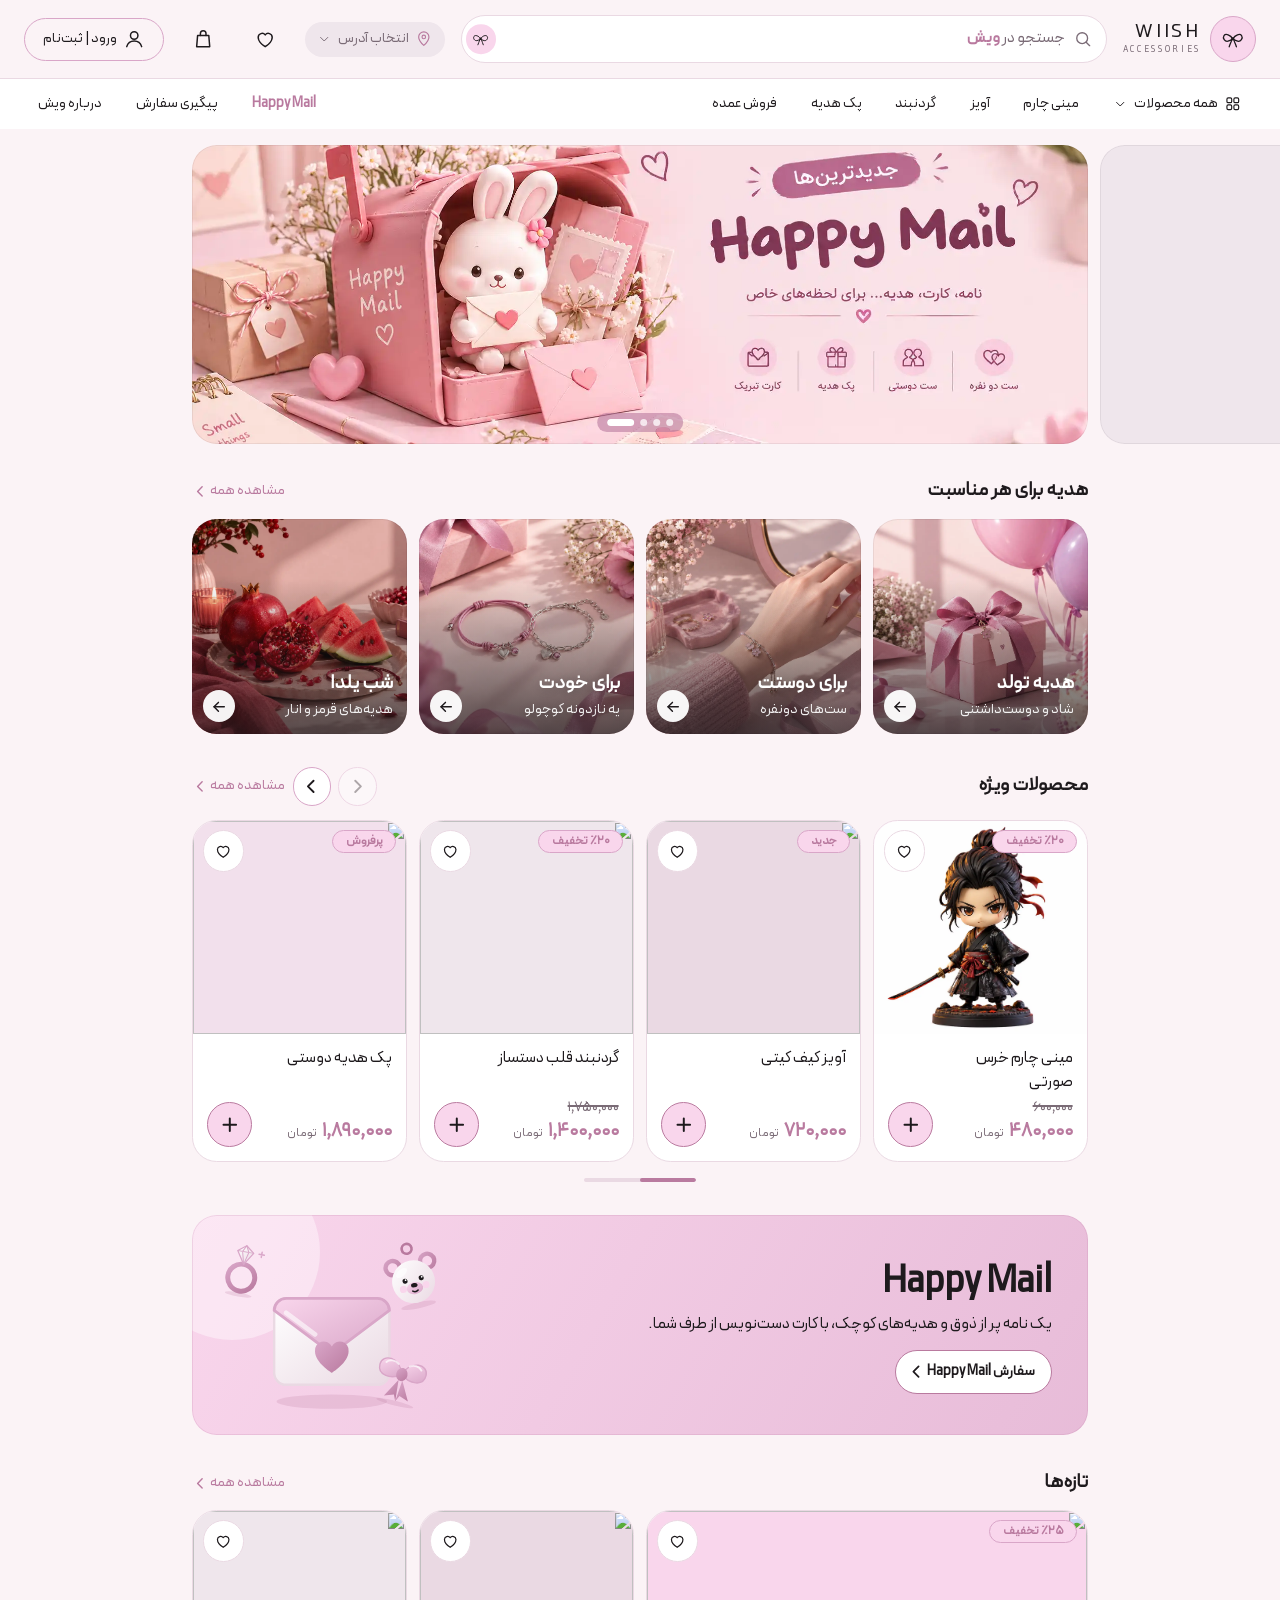
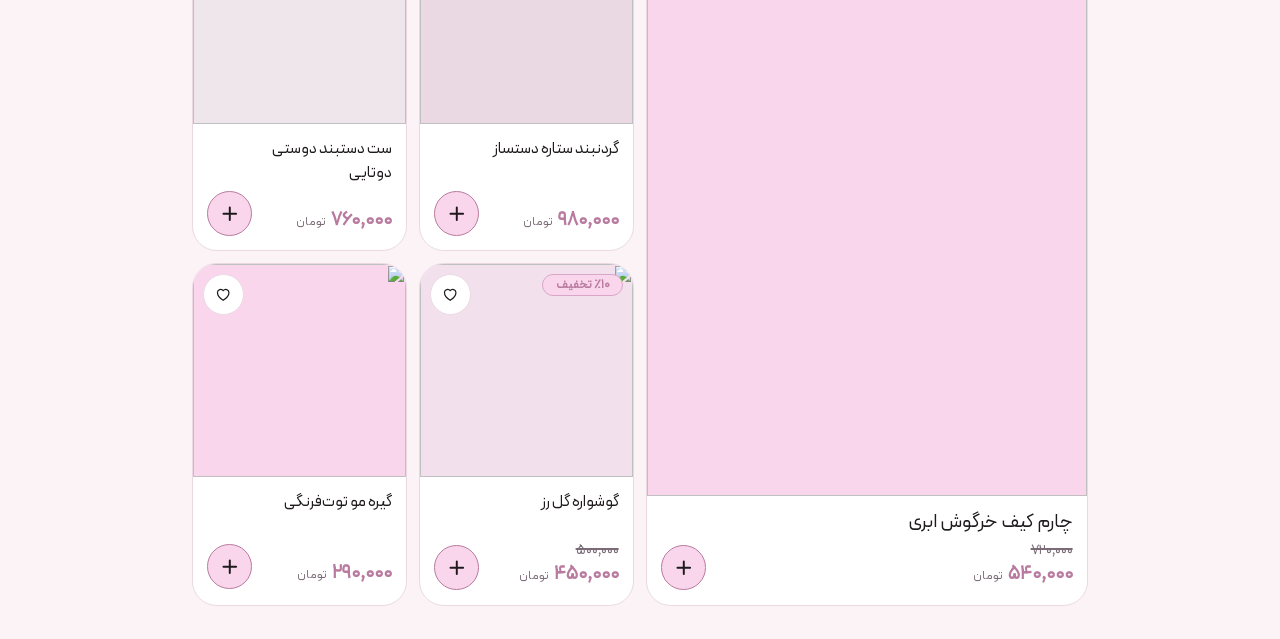
==== commit 64575fe2: "Add files via upload" ====
--- a/pochita/index.html
+++ b/pochita/index.html
@@ -949,9 +949,9 @@
           ><picture
             ><source
               media="(min-width:768px)"
-              srcset="assets/img/Pastel Pink Charms & Gifts Banner.png" />
+              srcset="assets/img/Pastel.webp" />
             <img
-              src="assets/img/Pastel Pink Charms & Gifts Banner.png"
+              src="assets/img/Pastel.webp"
               alt="تازه‌های ویش"
               width="1200"
               height="600"
@@ -961,7 +961,7 @@
         ></a>
         <a class="slide" href="/c/gift"
           ><img
-            src="assets/img/Pastel Pink Romantic Gift Set Banner.png"
+            src="assets/img/Gift.webp"
             alt="پک هدیه"
             width="1000"
             height="1000"
@@ -971,7 +971,7 @@
         /></a>
         <a class="slide" href="/c/mini-charm"
           ><img
-            src="assets/img/Kawaii Mini Charms in Pink.png"
+            src="assets/img/Mini.webp"
             alt="مینی چارم"
             width="2400"
             height="600"
@@ -981,7 +981,7 @@
         /></a>
         <a class="slide" href="/happy-mail"
           ><img
-            src="assets/img/Kawaii Happy Mail Stationery Banner.png"
+            src="assets/img/Kawaii.webp"
             alt="Happy Mail"
             width="480"
             height="240"
@@ -1011,7 +1011,7 @@
       <div class="occ-grid">
         <a class="occ" href="/c/gift"
           ><img
-            src="assets/img/box-1.png"
+            src="assets/img/box-1.webp"
             alt=""
             loading="lazy"
             decoding="async"
@@ -1023,7 +1023,7 @@
         ></a>
         <a class="occ" href="/c/friend"
           ><img
-            src="assets/img/box-2.png"
+            src="assets/img/box-2.webp"
             alt=""
             loading="lazy"
             decoding="async"
@@ -1035,7 +1035,7 @@
         ></a>
         <a class="occ" href="/c/self"
           ><img
-            src="assets/img/box-3.png"
+            src="assets/img/box-3.webp"
             alt=""
             loading="lazy"
             decoding="async"
@@ -1047,7 +1047,7 @@
         ></a>
         <a class="occ" href="/c/yalda"
           ><img
-            src="assets/img/box-4.png"
+            src="assets/img/box-4.webp"
             alt=""
             loading="lazy"
             decoding="async"
--- a/pochita/assets/css/style.css
+++ b/pochita/assets/css/style.css
@@ -1,3607 +1,2222 @@
+/* ==========================================================================
+   Wiish Accessories — style.css
+   1. Fonts   2. Design tokens   3. Base   4. Header & navigation
+   5. Hero & occasions   6. Product cards   7. Featured   8. Happy Mail
+   9. New arrivals   10. Large monitors
+   Only the palette colours below are used anywhere in this file.
+   ========================================================================== */
+
+/* 1. Fonts ================================================================= */
 @font-face {
-  font-family: "Peyda";
+  font-family: "Bonyade Koodak";
   src: url("../fonts/Peyda-Regular.ttf") format("truetype");
   font-weight: 400;
   font-style: normal;
   font-display: swap;
 }
 
+/* 2. Design tokens ========================================================= */
 :root {
+  /* palette (the only colours) */
   --color-white: #ffffff;
-  --color-orange: #ff6b00;
-  --color-orange-light: #fff4ed;
-  --color-gray: #f4f5f7;
-  --color-gray-dark: #e2e8f0;
-  --color-navy: #1a202c;
-  --color-red: #e53e3e;
-  --color-overlay: rgba(15, 23, 42, 0.7);
-
-  --font-primary: "Peyda", sans-serif;
-
-  --fs-xs: clamp(0.65rem, 0.4vw + 0.4rem, 0.75rem);
-  --fs-sm: clamp(0.75rem, 0.5vw + 0.45rem, 0.9rem);
-  --fs-md: clamp(0.85rem, 0.7vw + 0.5rem, 1rem);
-  --fs-lg: clamp(1.2rem, 1.2vw + 0.8rem, 1.6rem);
-
-  --space-xs: clamp(0.25rem, 0.4vw + 0.1rem, 0.5rem);
-  --space-sm: clamp(0.5rem, 0.6vw + 0.2rem, 0.8rem);
-  --space-md: clamp(1rem, 1.2vw + 0.4rem, 1.5rem);
-  --space-lg: clamp(1.5rem, 3vw + 0.8rem, 3rem);
-
-  --anim-fast: 0.3s cubic-bezier(0.25, 1, 0.5, 1);
-  --anim-slow: 0.5s cubic-bezier(0.22, 1, 0.36, 1);
-}
-
+  --color-bg: #fbf3f6;
+  --color-bg-alt: #efe6ec;
+  --color-brand: #f9d6ec;
+  --color-accent: #d9a6c8;
+  --color-accent-dark: #b97a9f;
+  --color-ink: #1e1a1d;
+  --color-muted: #7a6b76;
+  --color-line: #ead9e3;
+
+  /* derived from the palette */
+  --color-overlay: color-mix(in srgb, var(--color-ink) 40%, transparent);
+  --color-focus-ring: color-mix(in srgb, var(--color-accent) 28%, transparent);
+  --color-hairline: color-mix(
+    in srgb,
+    var(--color-accent-dark) 20%,
+    transparent
+  );
+  --shadow-soft: 0 0.5rem 1.5rem
+    color-mix(in srgb, var(--color-accent-dark) 16%, transparent);
+  --shadow-lift: 0 0.9rem 1.8rem
+    color-mix(in srgb, var(--color-accent-dark) 28%, transparent);
+
+  /* typography */
+  --font-primary: "Bonyade Koodak", Tahoma, sans-serif;
+  --fs-xs: clamp(0.68rem, 0.64rem + 0.15vw, 0.76rem);
+  --fs-sm: clamp(0.78rem, 0.74rem + 0.18vw, 0.88rem);
+  --fs-md: clamp(0.88rem, 0.84rem + 0.2vw, 1rem);
+  --fs-lg: clamp(1.02rem, 0.96rem + 0.3vw, 1.25rem);
+  --fs-xl: clamp(1.3rem, 1.1rem + 0.8vw, 1.9rem);
+  --fs-2xl: clamp(1.6rem, 1.3rem + 1.3vw, 2.4rem);
+
+  /* spacing (fluid, 320px -> 4K; rem itself grows on big monitors) */
+  --space-xs: clamp(0.25rem, 0.2rem + 0.2vw, 0.5rem);
+  --space-sm: clamp(0.6rem, 0.5rem + 0.35vw, 1rem);
+  --space-md: clamp(1rem, 0.8rem + 0.7vw, 1.6rem);
+  --space-lg: clamp(1.5rem, 1.1rem + 1.4vw, 2.6rem);
+  --space-section: clamp(1.25rem, 0.9rem + 1.5vw, 3rem);
+
+  /* layout: every section uses the same container, gap and radius */
+  --container-max: 90rem;
+  --layout-pad: 1rem;
+  --layout-gap: clamp(0.5rem, 0.35rem + 0.5vw, 1rem);
+  --radius: clamp(1.1rem, 0.9rem + 0.8vw, 1.8rem);
+  --hd-h: 8.75rem; /* mobile header height, measured by script.js */
+
+  /* motion */
+  --anim-fast: 0.2s;
+  --anim-base: 0.3s;
+  --anim-slow: 0.5s;
+  --anim-ease: cubic-bezier(0.22, 0.8, 0.3, 1);
+  --anim-ease-out: cubic-bezier(0.16, 1, 0.3, 1);
+}
+
+@media (min-width: 768px) {
+  :root {
+    --layout-pad: 12%;
+  }
+}
+
+@media (min-width: 1024px) {
+  :root {
+    --layout-pad: max(15%, calc((100% - var(--container-max)) / 2));
+  }
+}
+
+@media (min-width: 1920px) {
+  :root {
+    --container-max: 100rem;
+  }
+}
+
+/* 3. Base ================================================================== */
 * {
+  box-sizing: border-box;
   margin: 0;
   padding: 0;
-  box-sizing: border-box;
-  -webkit-tap-highlight-color: transparent;
-  font-family: var(--font-primary);
+}
+
+html {
+  font-size: 16px;
+  -webkit-text-size-adjust: 100%;
+  scroll-behavior: auto;
+  overflow-anchor: none;
 }
 
 body {
   font-family: var(--font-primary);
-  background-color: var(--color-white);
-  color: var(--color-navy);
-  direction: rtl;
-  overflow-x: hidden;
+  background: var(--color-bg);
+  color: var(--color-ink);
+  min-height: 100vh;
+  line-height: 1.6;
+  padding-bottom: calc(4.9rem + env(safe-area-inset-bottom, 0px));
+}
+
+body.sheet-open {
+  overflow: hidden;
+}
+
+button,
+input {
+  font: inherit;
+  color: inherit;
+}
+
+button {
+  background: none;
+  border: 0;
+  cursor: pointer;
+  -webkit-tap-highlight-color: transparent;
 }
 
 a {
+  color: inherit;
   text-decoration: none;
-  color: inherit;
+  -webkit-tap-highlight-color: transparent;
 }
 
 ul {
   list-style: none;
 }
 
-.header {
+:focus-visible {
+  outline: 2px solid var(--color-accent-dark);
+  outline-offset: 2px;
+  border-radius: 10px;
+}
+
+.ic {
+  width: 1.4rem;
+  height: 1.4rem;
+  fill: none;
+  stroke: currentColor;
+  stroke-width: 1.6;
+  stroke-linecap: round;
+  stroke-linejoin: round;
+  flex: none;
+}
+
+.ic.f {
+  fill: currentColor;
+  stroke: none;
+}
+
+.wrap {
   width: 100%;
-  position: sticky;
+  max-width: var(--container-max);
+  margin-inline: auto;
+  padding-inline: 1rem;
+}
+
+/* ===== 1) Category tabs (mobile): scrolls away naturally, no JS ===== */
+.ic3 {
+  width: 2.6rem;
+  height: 2.6rem;
+  flex: none;
+  display: block;
+}
+
+.sheet a i .ic3 {
+  width: 1.9rem;
+  height: 1.9rem;
+}
+
+/* ===== 2) Sticky bar: the only sticky piece on mobile ===== */
+
+/* ===== HEADER (mobile): one fixed block = category boxes + search row.
+ Spacer keeps page height constant, so collapsing never makes the page jump. ===== */
+.hd {
+  position: fixed;
   top: 0;
-  z-index: 1000;
-  background-color: var(--color-white);
-  box-shadow: 0 clamp(2px, 0.2vw, 4px) clamp(8px, 1vw, 20px)
-    rgba(26, 32, 44, 0.04);
-}
-
-.top-bar {
-  background-color: var(--color-navy);
-  color: var(--color-white);
-  text-align: center;
-  padding: var(--space-xs) var(--space-sm);
+  inset-inline: 0;
+  z-index: 55;
+  background: var(--color-bg-alt);
+  transition: box-shadow var(--anim-fast);
+}
+
+.hd.stuck {
+  box-shadow: 0 6px 18px
+    color-mix(in srgb, var(--color-accent-dark) 18%, transparent);
+}
+
+.hd-sp {
+  height: var(--hd-h);
+  background: var(--color-bg-alt);
+}
+
+.tabs {
+  display: flex;
+  align-items: flex-start;
+  gap: 0.5rem;
+  overflow-x: auto;
+  overflow-y: hidden;
+  overscroll-behavior-x: contain;
+  padding: 0.6rem 1rem 0.55rem;
+  scrollbar-width: none;
+}
+
+.tabs::-webkit-scrollbar {
+  display: none;
+}
+
+.tab {
+  flex: none;
+  min-width: 4rem;
+  height: 4.3rem;
+  padding-inline: 0.55rem;
+  padding-block: 0.3rem;
+  display: flex;
+  flex-direction: column;
+  align-items: center;
+  justify-content: center;
+  background: var(--color-white);
+  border: 1.5px solid var(--color-line);
+  border-radius: 1rem;
   font-size: var(--fs-xs);
-  letter-spacing: clamp(0px, 0.03vw, 0.5px);
-}
-
-.main-header {
-  background-color: var(--color-white);
-  padding: var(--space-sm) var(--space-lg);
-}
-
-.hamburger {
+  font-weight: 500;
+  color: var(--color-ink);
+  transition: height var(--anim-slow) var(--anim-ease-out) var(--d, 0s),
+    background var(--anim-fast), border-color var(--anim-fast);
+}
+
+.tab:nth-child(2) {
+  --d: 0.03s;
+}
+
+.tab:nth-child(3) {
+  --d: 0.06s;
+}
+
+.tab:nth-child(4) {
+  --d: 0.09s;
+}
+
+.tab:nth-child(5) {
+  --d: 0.12s;
+}
+
+.tab:nth-child(n + 6) {
+  --d: var(--anim-fast);
+}
+
+.tab-i {
+  height: 2.2rem;
+  margin-bottom: 0.15rem;
+  display: grid;
+  place-items: center;
+  overflow: hidden;
+  transform-origin: 50% 100%;
+  transition: height var(--anim-slow) var(--anim-ease-out) var(--d, 0s),
+    margin var(--anim-slow) var(--anim-ease-out) var(--d, 0s),
+    opacity var(--anim-base) ease var(--d, 0s),
+    transform var(--anim-slow) var(--anim-ease-out) var(--d, 0s);
+}
+
+.tab .ic3 {
+  width: 2.15rem;
+  height: 2.15rem;
+  transition: width var(--anim-base) var(--anim-ease),
+    height var(--anim-base) var(--anim-ease);
+}
+
+.tab-t {
+  line-height: 1.45;
+  white-space: nowrap;
+  transition: transform var(--anim-slow) var(--anim-ease-out) var(--d, 0s);
+}
+
+.tab:active {
+  background: var(--color-bg-alt);
+}
+
+.tab[aria-current] {
+  background: var(--color-accent);
+  border-color: var(--color-accent-dark);
+}
+
+.tab[aria-current] .tab-t {
+  font-weight: 700;
+}
+
+/* first box = icon only, always visible (like the grid box in the reference) */
+.tab-all {
+  min-width: 4rem;
+  padding-inline: 0;
+}
+
+.tab-all .tab-i {
+  margin: 0;
+}
+
+/* scrolled: icons collapse, boxes stay as slim label pills */
+.tabs.is-compact .tab {
+  height: 1.95rem;
+  padding-block: 0;
+}
+
+.tabs.is-compact .tab-i {
+  height: 0;
+  margin: 0;
+  opacity: 0;
+  transform: scale(0.4) translateY(-0.6rem);
+}
+
+.tabs.is-compact .tab-all .tab-i {
+  height: 1.35rem;
+  opacity: 1;
+  transform: none;
+}
+
+.tabs.is-compact .tab-all .ic3 {
+  width: 1.35rem;
+  height: 1.35rem;
+}
+
+.bar {
+  position: relative;
+  background: transparent;
+}
+
+.row {
+  display: grid;
+  grid-template-columns: minmax(0, 1fr) auto;
+  grid-template-areas: "search heart";
+  align-items: center;
+  gap: 0.5rem;
+  padding-block: 0.15rem 0.65rem;
+}
+
+.search {
+  grid-area: search;
+  position: relative;
+}
+
+.search input {
+  width: 100%;
+  height: 2.5rem;
+  border-radius: 999px;
+  border: 1.5px solid var(--color-line);
+  background: var(--color-white);
+  padding-inline: 2.6rem 2.9rem;
+  font-size: var(--fs-md);
+  -webkit-appearance: none;
+  appearance: none;
+  transition: border-color var(--anim-fast), box-shadow var(--anim-fast);
+}
+
+.search input::placeholder {
+  color: transparent;
+}
+
+.search input:focus {
+  outline: 0;
+  border-color: var(--color-accent);
+  box-shadow: 0 0 0 4px color-mix(in srgb, var(--color-accent) 28%, transparent);
+}
+
+.search input:not(:placeholder-shown) ~ .s-ph {
   display: none;
-  background: none;
-  border: none;
-  cursor: pointer;
-  width: clamp(22px, 2vw + 10px, 28px);
-  height: clamp(16px, 1.8vw + 8px, 20px);
-  position: relative;
-}
-
-.hamburger span {
-  display: block;
+}
+
+.s-ph {
   position: absolute;
-  height: clamp(1.5px, 0.15vw, 2px);
-  background-color: var(--color-navy);
-  border-radius: 4px;
-  transition: width var(--anim-fast);
-  right: 0;
-}
-
-.hamburger span:nth-child(1) {
-  top: 0;
-  width: 100%;
-}
-.hamburger span:nth-child(2) {
+  inset-inline-start: 2.6rem;
   top: 50%;
   transform: translateY(-50%);
-  width: 70%;
-}
-.hamburger span:nth-child(3) {
+  font-size: var(--fs-md);
+  color: var(--color-muted);
+  pointer-events: none;
+  white-space: nowrap;
+}
+
+.s-ph b {
+  color: var(--color-accent-dark);
+  font-weight: 700;
+}
+
+.search .s-ic {
+  position: absolute;
+  inset-inline-start: 0.85rem;
+  top: 50%;
+  transform: translateY(-50%);
+  width: 1.25rem;
+  height: 1.25rem;
+  color: var(--color-muted);
+  pointer-events: none;
+}
+
+.search .s-mark {
+  position: absolute;
+  inset-inline-end: 0.35rem;
+  top: 50%;
+  transform: translateY(-50%);
+  width: 1.85rem;
+  height: 1.85rem;
+  border-radius: 50%;
+  background: var(--color-brand);
+  display: grid;
+  place-items: center;
+  pointer-events: none;
+}
+
+.search .s-mark svg {
+  width: 1.2rem;
+  height: 1.2rem;
+}
+
+.ibtn {
+  position: relative;
+  width: 2.9rem;
+  height: 2.9rem;
+  border-radius: 50%;
+  display: grid;
+  place-items: center;
+  transition: background var(--anim-fast);
+}
+
+.circ {
+  background: var(--color-white);
+  border: 1.5px solid var(--color-line);
+}
+
+.ibtn:hover {
+  background: var(--color-brand);
+}
+
+.heart {
+  grid-area: heart;
+}
+
+@media (max-width: 767.98px) {
+  .ibtn.heart {
+    width: 2.5rem;
+    height: 2.5rem;
+  }
+}
+
+.badge {
+  position: absolute;
+  top: 0.15rem;
+  inset-inline-start: 0.15rem;
+  min-width: 1.15rem;
+  height: 1.15rem;
+  padding: 0 0.28rem;
+  border-radius: 999px;
+  background: var(--color-accent-dark);
+  color: var(--color-white);
+  font-size: var(--fs-xs);
+  font-weight: 500;
+  line-height: 1.15rem;
+  text-align: center;
+  transition: transform var(--anim-fast);
+}
+
+.badge.bump {
+  transform: scale(1.3);
+}
+
+.badge[data-n="0"] {
+  display: none;
+}
+
+.logo,
+.cart-d,
+.acct,
+.login,
+.desk-nav,
+.mega {
+  display: none;
+}
+
+/* address row under the bar (mobile) */
+.addr-row {
+  padding: 0.1rem 1rem 0.6rem;
+  background: var(--color-bg-alt);
+}
+
+.addr {
+  display: inline-flex;
+  align-items: center;
+  gap: 0.4rem;
+  font-size: var(--fs-md);
+  color: var(--color-ink);
+  padding: 0.3rem 0;
+}
+
+.addr .ic {
+  width: 1.3rem;
+  height: 1.3rem;
+  color: var(--color-accent-dark);
+}
+
+.addr .chev {
+  width: 1rem;
+  height: 1rem;
+  color: var(--color-muted);
+}
+
+/* ===== City modal ===== */
+.amodal {
+  position: fixed;
+  inset: 0;
+  z-index: 90;
+  visibility: hidden;
+  transition: visibility var(--anim-base);
+}
+
+.amodal.open {
+  visibility: visible;
+}
+
+.amodal [hidden] {
+  display: none !important;
+}
+
+body.amodal-open {
+  overflow: hidden;
+}
+
+.am-scrim {
+  position: absolute;
+  inset: 0;
+  background: color-mix(in srgb, var(--color-ink) 40%, transparent);
+  opacity: 0;
+  transition: opacity var(--anim-base);
+}
+
+.amodal.open .am-scrim {
+  opacity: 1;
+}
+
+.am-panel {
+  position: absolute;
+  left: 0;
+  right: 0;
   bottom: 0;
-  width: 90%;
-}
-
-.hamburger:hover span {
+  height: min(34rem, 86vh);
+  height: min(34rem, 86dvh);
+  background: var(--color-bg);
+  border-radius: 1.5rem 1.5rem 0 0;
+  display: flex;
+  flex-direction: column;
+  transform: translateY(105%);
+  transition: transform var(--anim-base) var(--anim-ease);
+  padding-bottom: env(safe-area-inset-bottom, 0px);
+  outline: 0;
+}
+
+.amodal.open .am-panel {
+  transform: none;
+}
+
+.am-panel::before {
+  content: "";
+  display: block;
+  width: 2.6rem;
+  height: 4px;
+  border-radius: 4px;
+  background: var(--color-accent);
+  margin: 0.6rem auto 0;
+  flex: none;
+}
+
+.am-head {
+  display: flex;
+  justify-content: space-between;
+  align-items: flex-start;
+  gap: 1rem;
+  padding: 0.7rem 1.1rem 0.6rem;
+}
+
+.am-head h2 {
+  font-size: var(--fs-lg);
+  font-weight: 700;
+}
+
+.am-head p {
+  font-size: var(--fs-sm);
+  color: var(--color-muted);
+  margin-top: 0.15rem;
+}
+
+.am-x {
+  width: 2.4rem;
+  height: 2.4rem;
+  border-radius: 50%;
+  display: grid;
+  place-items: center;
+  background: var(--color-white);
+  border: 1.5px solid var(--color-line);
+  flex: none;
+  transition: background var(--anim-fast);
+}
+
+.am-x:hover {
+  background: var(--color-brand);
+}
+
+.am-search {
+  position: relative;
+  margin: 0.2rem 1.1rem 0.75rem;
+  flex: none;
+}
+
+.am-search .ic {
+  position: absolute;
+  inset-inline-start: 0.95rem;
+  top: 50%;
+  transform: translateY(-50%);
+  width: 1.2rem;
+  height: 1.2rem;
+  color: var(--color-muted);
+  pointer-events: none;
+}
+
+.am-search input {
   width: 100%;
-}
-
-.logo img {
-  width: 160px;
-}
-
-.search-container {
+  height: 2.8rem;
+  border-radius: 999px;
+  border: 1.5px solid var(--color-line);
+  background: var(--color-white);
+  padding-inline: 2.7rem 1rem;
+  font-size: var(--fs-md);
+  -webkit-appearance: none;
+  appearance: none;
+  transition: border-color var(--anim-fast), box-shadow var(--anim-fast);
+}
+
+.am-search input::placeholder {
+  color: var(--color-muted);
+}
+
+.am-search input:focus {
+  outline: 0;
+  border-color: var(--color-accent);
+  box-shadow: 0 0 0 4px color-mix(in srgb, var(--color-accent) 28%, transparent);
+}
+
+.am-pop {
+  display: flex;
+  flex-wrap: wrap;
+  gap: 0.45rem;
+  padding: 0 1.1rem 0.8rem;
+  flex: none;
+}
+
+.am-chip {
+  padding: 0.35rem 0.95rem;
+  border-radius: 999px;
+  background: var(--color-white);
+  border: 1.5px solid var(--color-line);
+  font-size: var(--fs-sm);
+  transition: background var(--anim-fast), border-color var(--anim-fast);
+}
+
+.am-chip:hover {
+  background: var(--color-bg-alt);
+}
+
+.am-chip[aria-checked="true"] {
+  background: var(--color-brand);
+  border-color: var(--color-accent-dark);
+  font-weight: 500;
+}
+
+.am-list {
+  flex: 1;
+  min-height: 0;
+  overflow-y: auto;
+  overscroll-behavior: contain;
+  margin: 0 0.6rem;
+  padding: 0 0.5rem 0.8rem;
+  border-top: 1px solid var(--color-line);
+  -webkit-overflow-scrolling: touch;
+}
+
+.am-city {
   display: flex;
   align-items: center;
-  background-color: var(--color-gray);
-  border-radius: clamp(12px, 1.5vw, 24px);
-  border: 1px solid var(--color-gray-dark);
-  transition: border-color var(--anim-fast), background-color var(--anim-fast);
-  height: clamp(38px, 3.5vw + 15px, 46px);
-}
-
-.search-container:focus-within {
-  border-color: var(--color-orange);
-  background-color: var(--color-white);
-}
-
-.search-input {
-  flex: 1;
-  height: 100%;
-  padding: 0 0 0 var(--space-md);
-  border: none;
-  background: transparent;
-  font-family: var(--font-primary);
+  justify-content: space-between;
+  width: 100%;
+  padding: 0.85rem 0.6rem;
+  border-bottom: 1px solid var(--color-line);
+  font-size: var(--fs-md);
+  text-align: start;
+  transition: background var(--anim-fast);
+}
+
+.am-city:hover {
+  background: var(--color-bg-alt);
+}
+
+.am-city .ck {
+  opacity: 0;
+  color: var(--color-accent-dark);
+  width: 1.25rem;
+  height: 1.25rem;
+  stroke-width: 2.2;
+}
+
+.am-city[aria-checked="true"] {
+  font-weight: 700;
+  background: var(--color-brand);
+}
+
+.am-city[aria-checked="true"] .ck {
+  opacity: 1;
+}
+
+.am-empty {
+  padding: 2rem 1.1rem;
+  text-align: center;
+  color: var(--color-muted);
+  font-size: var(--fs-md);
+}
+
+@media (min-width: 768px) {
+  .am-panel {
+    left: 50%;
+    right: auto;
+    bottom: auto;
+    top: 50%;
+    width: 30rem;
+    max-width: calc(100vw - 2rem);
+    height: min(36rem, 80vh);
+    border-radius: 1.5rem;
+    transform: translate(-50%, -46%) scale(0.97);
+    opacity: 0;
+    transition: transform var(--anim-base) var(--anim-ease),
+      opacity var(--anim-base);
+    padding-bottom: 0;
+    box-shadow: 0 30px 60px
+      color-mix(in srgb, var(--color-ink) 20%, transparent);
+  }
+  .amodal.open .am-panel {
+    transform: translate(-50%, -50%);
+    opacity: 1;
+  }
+  .am-panel::before {
+    display: none;
+  }
+  .am-head {
+    padding-top: 1.2rem;
+  }
+}
+
+/* ===== 3) Bottom nav (mobile) - solid bg, no blur => smooth on cheap phones ===== */
+.bnav {
+  position: fixed;
+  inset-inline: 0;
+  bottom: 0;
+  z-index: 60;
+  display: grid;
+  grid-template-columns: repeat(5, 1fr);
+  background: var(--color-white);
+  border-top: 1px solid var(--color-line);
+  padding: 0.5rem 0.3rem calc(0.35rem + env(safe-area-inset-bottom, 0px));
+  transform: translateZ(0);
+}
+
+.bnav a,
+.bnav button {
+  position: relative;
+  display: flex;
+  flex-direction: column;
+  align-items: center;
+  gap: 0.15rem;
+  padding: 0.1rem 0;
   font-size: var(--fs-xs);
-  color: var(--color-navy);
-  outline: none;
-}
-
-.search-input::placeholder {
-  color: #94a3b8;
-}
-
-.search-btn {
-  background: none;
-  border: none;
-  height: 100%;
-  padding: 0 var(--space-sm) 0 var(--space-xs);
-  color: var(--color-navy);
-  cursor: pointer;
+  font-weight: 400;
+  line-height: 1.5;
+  color: var(--color-muted);
+  transition: color var(--anim-fast);
+}
+
+.bnav .ni {
+  position: relative;
+  width: 3rem;
+  height: 1.9rem;
+  display: grid;
+  place-items: center;
+}
+
+.bnav .ic {
+  position: relative;
+  width: 1.7rem;
+  height: 1.7rem;
+  stroke-width: 1.6;
+  transition: transform var(--anim-fast), color var(--anim-fast);
+}
+
+.bnav a:active .ic,
+.bnav button:active .ic {
+  transform: scale(0.84);
+}
+
+.bnav .on {
+  color: var(--color-ink);
+  font-weight: 700;
+  --nav-fill: var(--color-brand);
+  --nav-acc: var(--color-accent);
+}
+
+.bnav .on .ic {
+  color: var(--color-ink);
+}
+
+.bnav .badge {
+  top: -0.35rem;
+  inset-inline-start: auto;
+  left: calc(50% - 1.5rem);
+  box-sizing: content-box;
+  min-width: 1rem;
+  height: 1rem;
+  line-height: 1rem;
+  font-size: var(--fs-xs);
+  border: 2px solid var(--color-white);
+}
+
+.scrim {
+  position: fixed;
+  inset: 0;
+  background: color-mix(in srgb, var(--color-ink) 38%, transparent);
+  opacity: 0;
+  visibility: hidden;
+  transition: opacity var(--anim-base), visibility var(--anim-base);
+  z-index: 70;
+}
+
+.sheet {
+  position: fixed;
+  inset-inline: 0;
+  bottom: 0;
+  z-index: 71;
+  background: var(--color-bg);
+  border-radius: 1.5rem 1.5rem 0 0;
+  padding: 0.6rem 1rem calc(1.2rem + env(safe-area-inset-bottom, 0px));
+  transform: translateY(105%);
+  visibility: hidden;
+  transition: transform var(--anim-slow) var(--anim-ease),
+    visibility var(--anim-slow);
+  max-height: 78vh;
+  overflow: auto;
+  overscroll-behavior: contain;
+}
+
+.sheet::before {
+  content: "";
+  display: block;
+  width: 2.6rem;
+  height: 4px;
+  border-radius: 4px;
+  background: var(--color-accent);
+  margin: 0 auto 0.8rem;
+}
+
+.sheet h2 {
+  font-size: var(--fs-md);
+  font-weight: 700;
+  margin-bottom: 0.4rem;
+}
+
+.sheet a {
   display: flex;
   align-items: center;
-  justify-content: center;
-}
-
-.search-btn svg,
-.action-btn svg {
-  width: clamp(16px, 1.5vw + 10px, 22px);
-  height: clamp(16px, 1.5vw + 10px, 22px);
-  transition: color var(--anim-fast);
-}
-
-.header-actions {
-  display: flex;
-  align-items: center;
-  gap: var(--space-md);
-}
-
-.action-btn {
-  position: relative;
-  color: var(--color-navy);
-  display: flex;
-  align-items: center;
-  justify-content: center;
-}
-
-.action-btn:hover {
-  color: var(--color-orange);
-}
-
-.cart-btn {
-  color: var(--color-orange);
-}
-
-.cart-badge {
-  position: absolute;
-  top: -6px;
-  right: -8px;
-  background-color: var(--color-red);
-  color: var(--color-white);
-  font-size: clamp(0.55rem, 0.4vw + 0.3rem, 0.65rem);
-  min-width: clamp(14px, 1.2vw + 8px, 18px);
-  height: clamp(14px, 1.2vw + 8px, 18px);
+  gap: 0.8rem;
+  padding: 0.7rem 0.3rem;
+  border-bottom: 1px solid var(--color-line);
+}
+
+.sheet a i {
+  width: 2.5rem;
+  height: 2.5rem;
   border-radius: 50%;
-  display: flex;
-  align-items: center;
-  justify-content: center;
-  border: 2px solid var(--color-white);
-}
-
-.mobile-nav-header {
-  display: none;
-}
-
-.main-nav {
-  padding: 0 var(--space-lg);
-  background-color: var(--color-white);
-  border-top: 1px solid var(--color-gray-dark);
-}
-
-.nav-list {
-  display: flex;
-  gap: var(--space-lg);
-}
-
-.nav-list > li > a {
-  display: flex;
-  align-items: center;
-  gap: var(--space-xs);
-  font-size: var(--fs-sm);
-  padding: var(--space-md) 0;
-  position: relative;
-  transition: color var(--anim-fast);
-}
-
-.chevron {
-  width: clamp(12px, 1vw + 6px, 16px);
-  height: clamp(12px, 1vw + 6px, 16px);
-  transition: transform var(--anim-fast);
-}
-
-.nav-list > li > a::after {
-  content: "";
-  position: absolute;
-  bottom: 0;
-  right: 0;
-  width: 0;
-  height: 2px;
-  background-color: var(--color-orange);
-  transition: width var(--anim-fast);
-}
-
-.nav-list > li:hover > a {
-  color: var(--color-orange);
-}
-
-.nav-list > li:hover > a::after {
-  width: 100%;
-}
-
-.nav-list > li:hover .chevron {
-  transform: rotate(180deg);
-}
-
-@media (min-width: 769px) {
-  .main-header {
+  background: var(--color-brand);
+  display: grid;
+  place-items: center;
+  color: var(--color-accent-dark);
+}
+
+.sheet a i .ic {
+  width: 1.35rem;
+  height: 1.35rem;
+}
+
+body.sheet-open .scrim {
+  opacity: 1;
+  visibility: visible;
+}
+
+body.sheet-open .sheet {
+  transform: none;
+  visibility: visible;
+}
+
+/* ===== Tablet 768+ ===== */
+@media (min-width: 768px) {
+  body {
+    padding-bottom: 0;
+  }
+  .tabs,
+  .addr-row,
+  .bnav,
+  .scrim,
+  .sheet,
+  .hd-sp {
+    display: none;
+  }
+  .hd {
+    position: sticky;
+    background: var(--color-bg);
+  }
+  .wrap {
+    padding-inline: 1.5rem;
+  }
+  .row {
+    grid-template-columns: auto minmax(0, 1fr) auto auto auto auto;
+    grid-template-areas: "logo search addr heart cart acct";
+    gap: 0.7rem;
+    padding-block: 0.75rem;
+  }
+  .logo {
+    grid-area: logo;
     display: flex;
     align-items: center;
-    justify-content: space-between;
-    gap: var(--space-lg);
-  }
-
-  .search-container {
+    gap: 0.55rem;
+  }
+  .logo-mark {
+    width: 2.6rem;
+    height: 2.6rem;
+    border-radius: 50%;
+    background: var(--color-brand);
+    display: grid;
+    place-items: center;
+    border: 1px solid var(--color-accent);
+  }
+  .logo-mark svg {
+    width: 1.6rem;
+    height: 1.6rem;
+  }
+  .logo-txt {
+    font-weight: 500;
+    font-size: var(--fs-lg);
+    letter-spacing: 0.14em;
+    line-height: 1;
+  }
+  .logo-txt small {
+    display: block;
+    font-weight: 300;
+    font-size: 0.55rem;
+    letter-spacing: 0.3em;
+    color: var(--color-muted);
+    margin-top: 0.25rem;
+  }
+  .row > .addr {
+    grid-area: addr;
+    font-size: var(--fs-sm);
+    color: var(--color-muted);
+    background: var(--color-bg-alt);
+    padding: 0.4rem 0.75rem;
+    border-radius: 999px;
+  }
+  .row > .addr .ic {
+    width: 1.1rem;
+    height: 1.1rem;
+  }
+  .row > .addr .chev {
+    width: 0.9rem;
+    height: 0.9rem;
+  }
+  .cart-d {
+    grid-area: cart;
+    display: grid;
+  }
+  .acct {
+    grid-area: acct;
+    display: grid;
+  }
+  .circ {
+    background: transparent;
+    border-color: transparent;
+  }
+  .search input {
+    height: 2.8rem;
+  }
+  .desk-nav {
+    display: block;
+    border-top: 1px solid var(--color-line);
+    background: var(--color-white);
+  }
+  .desk-nav ul {
+    display: flex;
+    align-items: center;
+    gap: 0.3rem;
+    height: 3.1rem;
+    overflow-x: auto;
+    scrollbar-width: none;
+  }
+  .desk-nav ul::-webkit-scrollbar {
+    display: none;
+  }
+  .desk-nav li {
+    flex: none;
+  }
+  .desk-nav li > a,
+  .desk-nav li > button {
+    display: flex;
+    align-items: center;
+    gap: 0.4rem;
+    height: 2.4rem;
+    padding-inline: 0.9rem;
+    border-radius: 999px;
+    font-size: var(--fs-sm);
+    white-space: nowrap;
+    transition: background var(--anim-fast);
+  }
+  .desk-nav li > a:hover,
+  .desk-nav li > button:hover,
+  .desk-nav li > button[aria-expanded="true"] {
+    background: var(--color-brand);
+  }
+  .desk-nav .ic {
+    width: 1.1rem;
+    height: 1.1rem;
+  }
+  .desk-nav .chev {
+    transition: transform var(--anim-base);
+    width: 0.9rem;
+    height: 0.9rem;
+  }
+  .desk-nav button[aria-expanded="true"] .chev {
+    transform: rotate(180deg);
+  }
+  .desk-nav .sp {
     flex: 1;
-    max-width: clamp(250px, 40vw, 600px);
-  }
-
-  .has-mega-menu {
-    position: relative;
-  }
-
-  .mega-menu-wrapper {
+  }
+  .desk-nav .promo {
+    color: var(--color-accent-dark);
+    font-weight: 700;
+  }
+}
+
+/* ===== Laptop / Desktop 1024+ ===== */
+@media (min-width: 1024px) {
+  .row {
+    grid-template-columns: auto minmax(18rem, 1fr) auto auto auto auto;
+    padding-block: 0.95rem;
+    gap: 1rem;
+  }
+  .logo-mark {
+    width: 2.9rem;
+    height: 2.9rem;
+  }
+  .logo-txt {
+    font-size: var(--fs-lg);
+  }
+  .search {
+    max-width: 46rem;
+    width: 100%;
+    justify-self: center;
+  }
+  .search input {
+    height: 3rem;
+  }
+  .acct {
+    display: none;
+  }
+  .login {
+    grid-area: acct;
+    display: flex;
+    align-items: center;
+    gap: 0.4rem;
+    height: 2.7rem;
+    padding-inline: 1.1rem;
+    border: 1.5px solid var(--color-accent);
+    border-radius: 999px;
+    font-size: var(--fs-sm);
+    white-space: nowrap;
+    transition: background var(--anim-fast);
+  }
+  .login:hover {
+    background: var(--color-brand);
+  }
+  .mega {
+    display: block;
     position: absolute;
+    inset-inline: 0;
     top: 100%;
-    right: 0;
-    width: clamp(400px, 55vw, 750px);
     background: var(--color-white);
-    border-radius: 0 0 clamp(8px, 1vw, 16px) clamp(8px, 1vw, 16px);
-    box-shadow: 0 15px 35px rgba(26, 32, 44, 0.08);
+    border-top: 1px solid var(--color-line);
+    box-shadow: 0 24px 40px
+      color-mix(in srgb, var(--color-accent-dark) 14%, transparent);
     opacity: 0;
     visibility: hidden;
-    transform: translateY(15px);
-    transition: opacity var(--anim-slow), transform var(--anim-slow),
-      visibility var(--anim-slow);
-    border: 1px solid var(--color-gray-dark);
-    border-top: none;
-  }
-
-  .has-mega-menu:hover .mega-menu-wrapper {
+    transform: translateY(-8px);
+    transition: opacity var(--anim-base), transform var(--anim-base),
+      visibility var(--anim-base);
+  }
+  .mega.open {
     opacity: 1;
     visibility: visible;
-    transform: translateY(0);
-  }
-
-  .mega-menu {
+    transform: none;
+  }
+  .mega .wrap {
+    display: grid;
+    grid-template-columns: repeat(4, 1fr) 1.3fr;
+    gap: 2rem;
+    padding-block: 2rem;
+  }
+  .mega h3 {
+    font-size: var(--fs-md);
+    font-weight: 500;
+    margin-bottom: 0.7rem;
     display: flex;
-    padding: var(--space-lg);
-    gap: var(--space-lg);
-  }
-
-  .mega-column {
-    flex: 1;
+    align-items: center;
+    gap: 0.5rem;
+  }
+  .mega h3 .ic {
+    color: var(--color-accent-dark);
+    width: 1.3rem;
+    height: 1.3rem;
+  }
+  .mega ul {
+    display: grid;
+    gap: 0.1rem;
+  }
+  .mega ul a {
+    display: block;
+    padding: 0.3rem 0;
+    font-size: var(--fs-sm);
+    color: var(--color-muted);
+    transition: color var(--anim-fast), padding var(--anim-fast);
+  }
+  .mega ul a:hover {
+    color: var(--color-accent-dark);
+    padding-inline-start: 0.4rem;
+  }
+  .mega-img {
+    border-radius: 1.5rem;
+    background: linear-gradient(
+      145deg,
+      var(--color-brand),
+      var(--color-accent)
+    );
+    min-height: 11rem;
     display: flex;
     flex-direction: column;
-    gap: var(--space-sm);
-  }
-
-  .mega-title {
-    font-size: var(--fs-xs);
-    color: var(--color-orange);
-    margin-bottom: var(--space-xs);
-    padding-bottom: var(--space-xs);
-    border-bottom: 1px solid var(--color-gray);
-  }
-
-  .mega-column a {
-    display: inline-flex;
-    font-size: var(--fs-xs);
-    padding: clamp(3px, 0.3vw, 6px) 0;
-    opacity: 0.7;
-    transition: transform var(--anim-slow), color var(--anim-slow),
-      opacity var(--anim-slow);
-    transform-origin: right center;
-  }
-
-  .mega-column a:hover {
-    opacity: 1;
-    color: var(--color-orange);
-    transform: translateX(-8px);
-  }
-}
-
-.nav-overlay {
+    justify-content: flex-end;
+    padding: 1.2rem;
+  }
+  .mega-img b {
+    font-weight: 700;
+    font-size: var(--fs-lg);
+  }
+  .mega-img span {
+    font-size: var(--fs-sm);
+    opacity: 0.8;
+  }
+}
+
+/* ===== Large monitors (rem scales everything) ===== */
+@media (min-width: 1600px) {
+  html {
+    font-size: 17px;
+  }
+}
+
+@media (min-width: 1920px) {
+  html {
+    font-size: 18px;
+  }
+}
+
+@media (min-width: 2560px) {
+  html {
+    font-size: 22px;
+  }
+}
+
+@media (min-width: 3200px) {
+  html {
+    font-size: 26px;
+  }
+}
+
+@media (min-width: 3840px) {
+  html {
+    font-size: 30px;
+  }
+}
+
+@media (prefers-reduced-motion: reduce) {
+  * {
+    transition-duration: 0.01ms !important;
+  }
+}
+
+/* ===== HERO SLIDER (RTL, looping, peeking neighbours) =====
+ Image rule: every slide is a fixed-ratio box (mobile 2:1, tablet+ 3:1) and the picture is
+ object-fit:cover, so ANY image size/ratio fills the frame without stretching or breaking the layout. */
+.hero {
+  --ar: 2/1;
+  --pt: 0.15rem;
+  --pb: var(--space-section);
+  --delay: 5s;
+  position: relative;
+  padding: var(--pt) 0 var(--pb);
+  background: var(--color-bg-alt);
+}
+
+.hero-track {
+  display: flex;
+  gap: var(--layout-gap);
+  overflow-x: auto;
+  overflow-y: hidden;
+  padding-inline: var(--layout-pad);
+  scroll-snap-type: x mandatory;
+  overscroll-behavior-x: contain;
+  scrollbar-width: none;
+  -webkit-overflow-scrolling: touch;
+}
+
+.hero-track::-webkit-scrollbar {
   display: none;
 }
 
-@media (max-width: 768px) {
-  .main-header {
-    display: grid;
-    grid-template-columns: auto 1fr auto;
-    grid-template-rows: auto auto;
-    gap: var(--space-md);
-    align-items: center;
-    padding: var(--space-md);
-  }
-
-  .logo img {
-    width: 100px;
-  }
-
-  .hamburger {
-    display: flex;
-    grid-column: 1;
-    grid-row: 1;
-  }
-
-  .logo {
-    grid-column: 2;
-    grid-row: 1;
-    text-align: center;
-  }
-
-  .header-actions {
-    grid-column: 3;
-    grid-row: 1;
-  }
-
-  .search-container {
-    grid-column: 1 / -1;
-    grid-row: 2;
-    width: 100%;
-  }
-
-  .nav-overlay {
-    display: block;
-    position: fixed;
-    inset: 0;
-    background: var(--color-overlay);
-    backdrop-filter: blur(4px);
-    opacity: 0;
-    visibility: hidden;
-    z-index: 2000;
-    transition: opacity var(--anim-slow), visibility var(--anim-slow);
-  }
-
-  .nav-overlay.active {
-    opacity: 1;
-    visibility: visible;
-  }
-
-  .main-nav {
-    position: fixed;
-    top: 0;
-    right: -100%;
-    width: clamp(260px, 80vw, 340px);
-    height: 100dvh;
-    z-index: 2001;
-    background-color: var(--color-white);
-    border-top: none;
-    padding: 0;
-    transition: right var(--anim-slow);
-    overflow-y: auto;
-    box-shadow: -10px 0 30px rgba(15, 23, 42, 0.15);
-  }
-
-  .main-nav.active {
-    right: 0;
-  }
-
-  .mobile-nav-header {
-    display: flex;
-    align-items: center;
-    justify-content: space-between;
-    padding: var(--space-md) var(--space-lg);
-    border-bottom: 1px solid var(--color-gray-dark);
-    margin-bottom: var(--space-sm);
-    position: sticky;
-    top: 0;
-    background-color: var(--color-white);
-    z-index: 10;
-  }
-
-  .mobile-logo {
-    font-size: var(--fs-md);
-    color: var(--color-orange);
-    font-weight: bold;
-  }
-
-  .close-menu-btn {
-    background-color: var(--color-gray);
-    border: none;
-    width: clamp(32px, 4vw + 20px, 40px);
-    height: clamp(32px, 4vw + 20px, 40px);
-    border-radius: 50%;
-    display: flex;
-    align-items: center;
-    justify-content: center;
-    color: var(--color-navy);
-    cursor: pointer;
-    transition: background-color var(--anim-fast), color var(--anim-fast);
-  }
-
-  .close-menu-btn:hover {
-    background-color: var(--color-gray-dark);
-    color: var(--color-orange);
-  }
-
-  .close-menu-btn svg {
-    width: clamp(16px, 1.5vw + 10px, 20px);
-    height: clamp(16px, 1.5vw + 10px, 20px);
-  }
-
-  .nav-list {
-    flex-direction: column;
-    gap: 0;
-    padding: 0 var(--space-md) var(--space-lg);
-  }
-
-  .nav-list > li {
-    margin-bottom: clamp(2px, 0.4vw, 6px);
-  }
-
-  .nav-list > li > a {
-    padding: var(--space-sm) var(--space-md);
-    border-radius: clamp(6px, 1vw, 10px);
-    background-color: transparent;
-    border-bottom: none;
-    transition: background-color var(--anim-fast), color var(--anim-fast);
-  }
-
-  .nav-list > li > a::after {
-    display: none;
-  }
-
-  .nav-list > li > a:hover,
-  .has-mega-menu.open > a {
-    background-color: var(--color-orange-light);
-    color: var(--color-orange);
-  }
-
-  .mega-menu-wrapper {
-    display: grid;
-    grid-template-rows: 0fr;
-    transition: grid-template-rows var(--anim-slow);
-    background-color: var(--color-gray);
-    border-radius: clamp(8px, 1vw, 12px);
-    margin: 0 var(--space-sm);
-  }
-
-  .has-mega-menu.open .mega-menu-wrapper {
-    grid-template-rows: 1fr;
-    margin-top: clamp(4px, 0.8vw, 8px);
-    margin-bottom: clamp(4px, 0.8vw, 8px);
-  }
-
-  .has-mega-menu.open .chevron {
-    transform: rotate(180deg);
-  }
-
-  .mega-menu {
-    overflow: hidden;
-    display: flex;
-    flex-direction: column;
-    gap: var(--space-sm);
-  }
-
-  .mega-column {
-    display: flex;
-    flex-direction: column;
-    padding: var(--space-md);
-    border-bottom: 1px solid var(--color-gray-dark);
-  }
-
-  .mega-column:last-child {
-    border-bottom: none;
-  }
-
-  .mega-title {
-    font-size: clamp(0.6rem, 0.4vw + 0.35rem, 0.7rem);
-    color: var(--color-orange);
-    margin-bottom: var(--space-xs);
-  }
-
-  .mega-column a {
-    display: flex;
-    font-size: var(--fs-xs);
-    padding: var(--space-sm) 0;
-    opacity: 0.8;
-    transition: transform var(--anim-slow), color var(--anim-slow);
-  }
-
-  .mega-column a:hover {
-    color: var(--color-orange);
-    transform: translateX(-4px);
-  }
-}
-
-.hero {
-  width: 100%;
-  background-color: var(--color-white);
-  display: flex;
-  align-items: center;
-  justify-content: center;
-  height: clamp(500px, calc(100vh - 80px), 1200px);
-  padding: 0 var(--space-lg);
+.hero-track.drag {
+  scroll-snap-type: none;
+}
+
+.slide {
+  position: relative;
+  display: block;
+  flex: 0 0 100%;
+  align-self: flex-start;
+  aspect-ratio: var(--ar);
+  border-radius: var(--radius);
   overflow: hidden;
-}
-
-.hero-container {
-  display: grid;
-  grid-template-columns: 1.1fr 0.9fr;
-  gap: clamp(1rem, 4vw, 5rem);
-  align-items: center;
-  max-width: 1800px;
+  scroll-snap-align: center;
+  scroll-snap-stop: always;
+  background: linear-gradient(
+    110deg,
+    var(--color-bg-alt) 30%,
+    var(--color-bg) 50%,
+    var(--color-bg-alt) 70%
+  );
+  transform: translateZ(0);
+  -webkit-tap-highlight-color: transparent;
+}
+
+.slide picture {
+  display: block;
   width: 100%;
   height: 100%;
-  max-height: 900px;
-  margin: 0 auto;
-}
-
-.hero-content {
-  display: flex;
-  flex-direction: column;
-  align-items: flex-start;
-  justify-content: center;
-  gap: clamp(0.8rem, 2vh, 1.5rem);
-}
-
-.hero-badge {
-  background-color: var(--color-orange-light);
-  color: var(--color-orange);
-  padding: clamp(0.3rem, 0.5vw, 0.5rem) clamp(0.8rem, 1vw, 1.2rem);
-  border-radius: clamp(15px, 2vw, 25px);
-  font-size: clamp(0.6rem, 0.8vw, 0.9rem);
-  letter-spacing: clamp(0px, 0.05vw, 1px);
-}
-
-.hero-title {
-  font-size: clamp(1.6rem, 3vw + 0.5rem, 4rem);
-  color: var(--color-navy);
-  line-height: 1.2;
-}
-
-.highlight {
-  color: var(--color-orange);
-}
-
-.hero-desc {
-  font-size: clamp(0.85rem, 1vw + 0.2rem, 1.2rem);
-  color: #64748b;
-  line-height: 1.6;
-  max-width: 95%;
-}
-
-.hero-timer {
-  display: flex;
-  align-items: center;
-  gap: var(--space-sm);
-  background-color: var(--color-gray);
-  padding: clamp(0.4rem, 1vh, 1rem) clamp(0.8rem, 1.5vw, 1.5rem);
-  border-radius: clamp(8px, 1vw, 12px);
-  margin-top: clamp(0.2rem, 1vh, 0.5rem);
-}
-
-.timer-label {
-  font-size: clamp(0.75rem, 1vw, 0.9rem);
-  color: var(--color-navy);
-}
-
-.time-blocks {
-  display: flex;
-  align-items: center;
-  gap: clamp(0.2rem, 0.4vw, 0.5rem);
-  direction: ltr;
-}
-
-.time-box {
-  background-color: var(--color-red);
-  color: var(--color-white);
-  padding: clamp(0.25rem, 0.5vw, 0.5rem) clamp(0.5rem, 0.8vw, 0.8rem);
-  border-radius: clamp(4px, 0.5vw, 8px);
-  font-size: clamp(0.9rem, 1.2vw, 1.5rem);
-  min-width: clamp(35px, 3vw + 15px, 50px);
-  text-align: center;
-}
-
-.time-sep {
-  color: var(--color-navy);
-  font-size: clamp(0.9rem, 1.2vw, 1.5rem);
-}
-
-.hero-actions {
-  display: flex;
-  align-items: center;
-  gap: var(--space-md);
-  margin-top: clamp(0.5rem, 1.5vh, 1rem);
-  width: 100%;
-}
-
-.btn {
-  display: inline-flex;
-  align-items: center;
-  justify-content: center;
-  padding: clamp(0.6rem, 1.5vh, 1.2rem) clamp(1.2rem, 2.5vw, 2.5rem);
-  border-radius: clamp(8px, 1vw, 12px);
-  font-size: clamp(0.8rem, 1vw, 1rem);
-  transition: all var(--anim-fast);
-  cursor: pointer;
-  white-space: nowrap;
-}
-
-.btn-primary {
-  background-color: var(--color-orange);
-  color: var(--color-white);
-  box-shadow: 0 clamp(4px, 0.8vw, 10px) rgba(255, 107, 0, 0.3);
-}
-
-.btn-primary:hover {
-  background-color: #e66000;
-  transform: translateY(-2px);
-  box-shadow: 0 clamp(6px, 1vw, 15px) rgba(255, 107, 0, 0.4);
-}
-
-.btn-secondary {
-  background-color: var(--color-white);
-  color: var(--color-navy);
-  border: 1px solid var(--color-gray-dark);
-}
-
-.btn-secondary:hover {
-  border-color: var(--color-navy);
-  background-color: var(--color-gray);
-}
-
-.hero-trust {
-  font-size: clamp(0.6rem, 0.8vw, 0.75rem);
-  color: #94a3b8;
-  margin-top: clamp(0.2rem, 1vh, 0.5rem);
-}
-
-.hero-image-wrapper {
-  width: 100%;
-  height: clamp(300px, 70vh, 800px);
-  border-radius: clamp(16px, 2vw, 32px);
-  overflow: hidden;
-  box-shadow: 0 clamp(10px, 2vw, 30px) rgba(26, 32, 44, 0.08);
-}
-
-.hero-img {
+}
+
+.slide img {
+  display: block;
   width: 100%;
   height: 100%;
   object-fit: cover;
   object-position: center;
-  transition: transform var(--anim-slow);
-}
-
-.hero-img:hover {
-  transform: scale(1.03);
-}
-
-@media (max-width: 992px) {
-  .hero {
-    height: auto;
-    min-height: auto;
-    padding: clamp(2rem, 5vh, 4rem) var(--space-lg);
-  }
-
-  .hero-container {
-    grid-template-columns: 1fr;
-    gap: var(--space-lg);
-    height: auto;
-    max-height: none;
-  }
-
-  .hero-content {
-    align-items: center;
-    text-align: center;
-    order: 2;
-  }
-
-  .hero-image-wrapper {
-    order: 1;
-    height: clamp(200px, 45vh, 400px);
-  }
-
-  .hero-desc {
-    max-width: 100%;
-  }
-
-  .hero-actions {
-    justify-content: center;
-    flex-wrap: wrap;
-  }
-
-  .btn {
-    width: clamp(140px, 40vw, 250px);
-  }
-}
-
-.categories-section {
-  background-color: var(--color-gray);
-  padding: clamp(3rem, 5vw, 6rem) var(--space-lg);
-  width: 100%;
-}
-
-.categories-container {
-  max-width: 1800px;
-  margin: 0 auto;
-  display: flex;
-  flex-direction: column;
-  gap: clamp(1.5rem, 3vw, 4rem);
-}
-
-.section-header {
-  text-align: center;
-  width: 100%;
-}
-
-.section-title {
-  font-size: clamp(1.4rem, 2.5vw + 0.5rem, 2.5rem);
-  color: var(--color-navy);
-}
-
-.categories-grid {
-  display: grid;
-  grid-template-columns: repeat(
-    auto-fit,
-    minmax(clamp(110px, 12vw, 180px), 1fr)
-  );
-  gap: clamp(1rem, 2.5vw, 3rem);
-  justify-items: center;
-  width: 100%;
-}
-
-.category-card {
-  display: flex;
-  flex-direction: column;
-  align-items: center;
-  gap: clamp(0.5rem, 1vw, 1.2rem);
-  width: 100%;
-  max-width: clamp(120px, 15vw, 220px);
-}
-
-.category-icon-wrapper {
-  width: 100%;
-  aspect-ratio: 1 / 1;
-  background-color: var(--color-white);
-  border-radius: clamp(16px, 2vw, 36px);
+  -webkit-user-drag: none;
+  user-select: none;
+}
+
+.slide::after {
+  content: "";
+  position: absolute;
+  inset: 0;
+  border-radius: inherit;
+  box-shadow: inset 0 0 0 1px
+    color-mix(in srgb, var(--color-ink) 7%, transparent);
+  pointer-events: none;
+}
+
+.slide:focus-visible {
+  outline-offset: -3px;
+}
+
+/* dots + autoplay progress */
+.dots {
+  position: absolute;
+  left: 50%;
+  bottom: calc(var(--pb) + 0.55rem);
+  transform: translateX(-50%);
   display: flex;
   align-items: center;
-  justify-content: center;
-  box-shadow: 0 clamp(4px, 0.5vw, 12px) rgba(26, 32, 44, 0.04);
-  border: clamp(1.5px, 0.1vw, 2px) solid transparent;
-  padding: clamp(1rem, 2vw, 2.5rem);
-  transition: transform var(--anim-slow), box-shadow var(--anim-slow),
-    border-color var(--anim-fast);
+  gap: 0.1rem;
+  padding: 0 0.45rem;
+  border-radius: 999px;
+  background: color-mix(in srgb, var(--color-accent-dark) 60%, transparent);
+}
+
+.dot {
+  display: block;
+  padding: 0.4rem 0.15rem;
+  border-radius: 999px;
+}
+
+.dot i {
+  position: relative;
+  display: block;
+  width: 0.42rem;
+  height: 0.42rem;
+  border-radius: 999px;
+  background: color-mix(in srgb, var(--color-white) 75%, transparent);
   overflow: hidden;
-}
-
-.category-img {
-  max-width: 100%;
-  max-height: 100%;
-  width: auto;
-  height: auto;
-  object-fit: contain;
-  transition: transform var(--anim-slow);
-}
-
-.category-name {
-  font-size: clamp(0.75rem, 1vw + 0.2rem, 1.1rem);
-  color: var(--color-navy);
-  text-align: center;
-  transition: color var(--anim-fast);
-}
-
-.category-card:hover .category-icon-wrapper {
-  transform: translateY(calc(clamp(5px, 0.8vw, 12px) * -1));
-  box-shadow: 0 clamp(10px, 1.5vw, 25px) rgba(255, 107, 0, 0.15);
-  border-color: var(--color-orange);
-}
-
-.category-card:hover .category-img {
-  transform: scale(1.15);
-}
-
-.category-card:hover .category-name {
-  color: var(--color-orange);
-}
-
-.trending-section {
-  background-color: var(--color-white);
-  padding: clamp(2rem, 4vh, 5rem) var(--space-lg);
-  width: 100%;
+  transition: width var(--anim-slow) var(--anim-ease-out),
+    background var(--anim-fast);
+}
+
+.dot.on i {
+  width: 1.7rem;
+  background: color-mix(in srgb, var(--color-white) 40%, transparent);
+}
+
+.dot.on i::after {
+  content: "";
+  position: absolute;
+  inset: 0;
+  border-radius: inherit;
+  background: var(--color-white);
+  transform-origin: 100% 50%;
+  transform: scaleX(0);
+  animation: heroFill var(--delay) linear forwards;
+}
+
+@keyframes heroFill {
+  to {
+    transform: scaleX(1);
+  }
+}
+
+.hero.is-held .dot.on i::after {
+  animation-play-state: paused;
+}
+
+.hero.no-auto .dot.on i::after {
+  animation: none;
+  transform: scaleX(1);
+}
+
+.hero.single .dots,
+.hero.single .hero-btn {
+  display: none;
+}
+
+/* prev / next: only on mouse devices, appear while the pointer is over the slider */
+.hero-btn {
+  display: none;
+}
+
+@media (min-width: 768px) {
+  .hero {
+    --ar: 3/1;
+    --pt: 1rem;
+    background: var(--color-bg);
+  }
+  .dots {
+    bottom: calc(var(--pb) + 0.7rem);
+  }
+}
+
+@media (min-width: 768px) and (hover: hover) and (pointer: fine) {
+  .hero-track {
+    cursor: grab;
+  }
+  .hero-track.drag {
+    cursor: grabbing;
+  }
+  .hero-btn {
+    display: grid;
+    place-items: center;
+    position: absolute;
+    top: calc(50% + (var(--pt) - var(--pb)) / 2);
+    width: 3.1rem;
+    height: 3.1rem;
+    border-radius: 50%;
+    background: color-mix(in srgb, var(--color-white) 96%, transparent);
+    color: var(--color-ink);
+    border: 1px solid var(--color-line);
+    box-shadow: 0 8px 22px color-mix(in srgb, var(--color-ink) 18%, transparent);
+    opacity: 0;
+    pointer-events: none;
+    transform: translateY(-50%) scale(0.82);
+    transition: opacity var(--anim-fast),
+      transform var(--anim-base) var(--anim-ease-out),
+      background var(--anim-fast), color var(--anim-fast);
+    z-index: 2;
+  }
+  .hero-btn .ic {
+    width: 1.35rem;
+    height: 1.35rem;
+    stroke-width: 2.2;
+  }
+  .hero-btn.prev {
+    right: calc(var(--layout-pad) + 1.1rem);
+  }
+  .hero-btn.next {
+    left: calc(var(--layout-pad) + 1.1rem);
+  }
+  .hero:hover .hero-btn,
+  .hero:focus-within .hero-btn {
+    opacity: 1;
+    pointer-events: auto;
+    transform: translateY(-50%) scale(1);
+  }
+  .hero-btn:hover {
+    background: var(--color-accent);
+    border-color: var(--color-accent-dark);
+  }
+  .hero-btn:active {
+    transform: translateY(-50%) scale(0.92);
+  }
+}
+
+/* ===== OCCASION CARDS: always 4 in one row (small on phones, regular on desktop) ===== */
+.occs {
+  padding: 0 var(--layout-pad) var(--space-section);
+  background: var(--color-bg);
+}
+
+.sec-h {
   display: flex;
-  justify-content: center;
   align-items: center;
-}
-
-.trending-container {
-  max-width: 1800px;
-  width: 100%;
-  margin: 0 auto;
-  display: flex;
-  flex-direction: column;
-  gap: clamp(1.5rem, 3vh, 3rem);
-}
-
-.trending-header {
+  justify-content: space-between;
+  gap: 1rem;
+  margin-bottom: var(--space-sm);
+}
+
+.sec-h h2 {
+  font-size: var(--fs-lg);
+  font-weight: 700;
+  line-height: 1.5;
+}
+
+.sec-h a {
+  display: inline-flex;
+  align-items: center;
+  gap: 0.1rem;
+  font-size: var(--fs-sm);
+  color: var(--color-accent-dark);
+  padding: 0.2rem 0;
+}
+
+.sec-h a .ic {
+  width: 1.05rem;
+  height: 1.05rem;
+  stroke-width: 2;
+}
+
+.occ-grid {
+  display: grid;
+  grid-template-columns: repeat(4, minmax(0, 1fr));
+  gap: var(--layout-gap);
+}
+
+.occ {
+  position: relative;
   display: flex;
   align-items: flex-end;
-  justify-content: space-between;
-  gap: var(--space-md);
-  flex-wrap: wrap;
-  width: 100%;
-}
-
-.trending-title-wrapper {
-  display: flex;
-  flex-direction: column;
-  gap: clamp(0.3rem, 1vh, 0.8rem);
-  flex: 1;
-  min-width: clamp(280px, 40vw, 400px);
-}
-
-.trending-subtitle {
-  font-size: clamp(0.8rem, 1vw, 1.1rem);
-  color: #64748b;
-}
-
-.trending-header-actions {
-  display: flex;
-  align-items: center;
-  gap: var(--space-md);
-  flex-wrap: wrap;
-}
-
-.global-timer {
-  display: flex;
-  align-items: center;
-  gap: var(--space-sm);
-  background-color: var(--color-gray);
-  padding: clamp(0.4rem, 1vh, 0.8rem) clamp(0.8rem, 1.5vw, 1.2rem);
-  border-radius: clamp(8px, 1vw, 12px);
-  border: 1px solid var(--color-red);
-}
-
-.global-timer .timer-label {
-  font-size: clamp(0.7rem, 0.9vw, 0.9rem);
-  color: var(--color-red);
-  font-weight: bold;
-}
-
-.slider-navigation {
-  display: flex;
-  align-items: center;
-  gap: clamp(0.4rem, 0.5vw, 0.8rem);
-}
-
-.slider-btn {
-  background-color: var(--color-gray);
-  border: 1px solid var(--color-gray-dark);
-  color: var(--color-navy);
-  width: clamp(36px, 3vw, 48px);
-  height: clamp(36px, 3vw, 48px);
-  border-radius: clamp(8px, 1vw, 12px);
-  display: flex;
-  align-items: center;
-  justify-content: center;
-  cursor: pointer;
-  transition: all var(--anim-fast);
-}
-
-.slider-btn svg {
-  width: clamp(18px, 1.5vw, 24px);
-  height: clamp(18px, 1.5vw, 24px);
-}
-
-.slider-btn:hover:not(.swiper-button-disabled) {
-  background-color: var(--color-orange);
-  border-color: var(--color-orange);
+  aspect-ratio: 4/5;
+  border-radius: var(--radius);
+  overflow: hidden;
   color: var(--color-white);
-  transform: translateY(-2px);
-}
-
-.slider-btn.swiper-button-disabled {
-  opacity: 0.5;
-  cursor: not-allowed;
-}
-
-.swiper.trending-swiper {
-  width: 100%;
-  padding: clamp(0.5rem, 1vh, 1rem) 0;
-}
-
-.swiper-slide {
-  height: auto;
-}
-
-.product-card {
-  background-color: var(--color-white);
-  border: clamp(1px, 0.1vw, 2px) solid rgba(26, 32, 44, 0.04);
-  border-radius: clamp(12px, 1.5vw, 20px);
-  overflow: hidden;
-  box-shadow: 0 clamp(4px, 1vw, 15px) rgba(26, 32, 44, 0.03);
-  transition: transform var(--anim-fast), box-shadow var(--anim-fast);
-  display: flex;
-  flex-direction: column;
-  height: 100%;
-  cursor: pointer;
-}
-
-.product-card:hover {
-  transform: translateY(calc(clamp(4px, 0.5vw, 10px) * -1));
-  box-shadow: 0 clamp(12px, 2vw, 30px) rgba(26, 32, 44, 0.08);
-}
-
-.product-img-wrapper {
-  position: relative;
-  width: 100%;
-  aspect-ratio: 1 / 1;
-  background-color: var(--color-gray);
-  overflow: hidden;
-}
-
-.product-img {
-  width: 100%;
-  height: 100%;
-  object-fit: cover;
-  transition: transform var(--anim-slow);
-}
-
-.product-card:hover .product-img {
-  transform: scale(1.08);
-}
-
-.discount-badge {
+  isolation: isolate;
+  transform: translateZ(0);
+  background: var(--color-bg-alt);
+  -webkit-tap-highlight-color: transparent;
+  transition: transform var(--anim-base) var(--anim-ease-out),
+    box-shadow var(--anim-base);
+}
+
+.occ img {
   position: absolute;
-  top: clamp(0.5rem, 1vw, 1rem);
-  right: clamp(0.5rem, 1vw, 1rem);
-  background-color: var(--color-red);
-  color: var(--color-white);
-  font-size: clamp(0.65rem, 0.8vw, 0.85rem);
-  padding: clamp(0.2rem, 0.4vw, 0.4rem) clamp(0.6rem, 1vw, 1rem);
-  border-radius: clamp(4px, 0.5vw, 8px);
-  z-index: 2;
-  animation: pulse-red 2s infinite;
-}
-
-@keyframes pulse-red {
-  0% {
-    transform: scale(1);
-    box-shadow: 0 0 0 rgba(229, 62, 62, 0.7);
-  }
-  50% {
-    transform: scale(1.05);
-    box-shadow: 0 0 10px rgba(229, 62, 62, 0.5);
-  }
-  100% {
-    transform: scale(1);
-    box-shadow: 0 0 0 rgba(229, 62, 62, 0);
-  }
-}
-
-.product-info {
-  padding: clamp(0.8rem, 1.5vh, 1.2rem) clamp(0.8rem, 1vw, 1.2rem);
-  display: flex;
-  flex-direction: column;
-  flex: 1;
-  gap: clamp(0.5rem, 1vh, 1rem);
-}
-
-.product-title {
-  font-size: clamp(0.8rem, 1vw, 1rem);
-  color: var(--color-navy);
-  line-height: 1.5;
-  display: -webkit-box;
-  -webkit-line-clamp: 2;
-  -webkit-box-orient: vertical;
-  overflow: hidden;
-  transition: color var(--anim-fast);
-}
-
-.product-card:hover .product-title {
-  color: var(--color-orange);
-}
-
-.product-price {
-  display: flex;
-  flex-direction: column;
-  gap: clamp(0.1rem, 0.5vh, 0.3rem);
-  margin-top: auto;
-}
-
-.old-price {
-  color: #94a3b8;
-  font-size: clamp(0.7rem, 0.8vw, 0.85rem);
-  text-decoration: line-through;
-}
-
-.new-price {
-  color: var(--color-red);
-  font-size: clamp(1rem, 1.2vw, 1.3rem);
-  font-weight: bold;
-}
-
-.add-to-cart-btn {
-  width: 100%;
-  display: flex;
-  align-items: center;
-  justify-content: center;
-  gap: var(--space-sm);
-  background-color: var(--color-gray-dark);
-  color: var(--color-navy);
-  padding: clamp(0.5rem, 1vh, 0.8rem);
-  border-radius: clamp(6px, 0.8vw, 10px);
-  font-size: clamp(0.75rem, 0.9vw, 0.9rem);
-  transition: background-color var(--anim-fast), color var(--anim-fast);
-  margin-top: clamp(0.2rem, 1vh, 0.5rem);
-}
-
-.add-to-cart-btn svg {
-  width: clamp(14px, 1.2vw, 16px);
-  height: clamp(14px, 1.2vw, 16px);
-}
-
-.product-card:hover .add-to-cart-btn {
-  background-color: var(--color-orange);
-  color: var(--color-white);
-}
-
-@media (max-width: 768px) {
-  .trending-header {
-    flex-direction: column;
-    align-items: stretch;
-  }
-
-  .trending-header-actions {
-    width: 100%;
-    justify-content: space-between;
-  }
-  .slider-navigation {
-    display: none;
-  }
-}
-
-.promo-banner-section {
-  width: 100%;
-  padding: clamp(2rem, 5vw, 6rem) var(--space-lg);
-  background-color: var(--color-white);
-  display: flex;
-  justify-content: center;
-}
-
-.promo-container {
-  max-width: 1800px;
-  width: 100%;
-  background-color: var(--color-navy);
-  border-radius: clamp(16px, 2vw, 32px);
-  display: grid;
-  grid-template-columns: 1.2fr 0.8fr;
-  overflow: hidden;
-  box-shadow: 0 clamp(10px, 2vw, 30px) rgba(26, 32, 44, 0.15);
-}
-
-.promo-content {
-  padding: clamp(2rem, 5vw, 5rem);
-  display: flex;
-  flex-direction: column;
-  align-items: flex-start;
-  justify-content: center;
-  gap: clamp(1rem, 2vw, 1.5rem);
-  position: relative;
-  z-index: 2;
-}
-
-.promo-badge {
-  background-color: rgba(255, 107, 0, 0.15);
-  color: var(--color-orange);
-  padding: clamp(0.3rem, 0.5vw, 0.5rem) clamp(0.8rem, 1vw, 1.2rem);
-  border-radius: clamp(15px, 2vw, 25px);
-  font-size: clamp(0.7rem, 0.9vw, 0.9rem);
-  letter-spacing: clamp(0px, 0.05vw, 1px);
-  border: 1px solid rgba(255, 107, 0, 0.3);
-}
-
-.promo-title {
-  font-size: clamp(1.5rem, 3vw, 3rem);
-  color: var(--color-white);
-  line-height: 1.3;
-}
-
-.highlight-orange {
-  color: var(--color-orange);
-}
-
-.promo-desc {
-  font-size: clamp(0.85rem, 1vw + 0.1rem, 1.1rem);
-  color: #94a3b8;
-  line-height: 1.6;
-  max-width: 90%;
-}
-
-.promo-btn {
-  margin-top: clamp(0.5rem, 1vw, 1rem);
-  padding: clamp(0.6rem, 1.5vh, 1rem) clamp(1.5rem, 2.5vw, 2.5rem);
-  font-size: clamp(0.85rem, 1vw, 1.1rem);
-  display: flex;
-  align-items: center;
-  gap: var(--space-sm);
-}
-
-.promo-btn svg {
-  width: clamp(16px, 1.5vw, 20px);
-  height: clamp(16px, 1.5vw, 20px);
-  transition: transform var(--anim-fast);
-  rotate: 180deg;
-}
-
-.promo-btn:hover svg {
-  transform: translateX(5px);
-}
-
-.promo-image-wrapper {
-  position: relative;
-  width: 100%;
-  height: 100%;
-  min-height: clamp(250px, 30vw, 500px);
-}
-
-.promo-image-wrapper::before {
-  content: "";
-  position: absolute;
-  top: 0;
-  bottom: 0;
-  right: 0;
-  width: clamp(50px, 10vw, 150px);
-  background: linear-gradient(to left, var(--color-navy) 0%, transparent 100%);
-  z-index: 1;
-}
-
-.promo-img {
+  inset: 0;
+  z-index: -2;
   width: 100%;
   height: 100%;
   object-fit: cover;
   object-position: center;
-}
-
-@media (max-width: 992px) {
-  .promo-container {
-    grid-template-columns: 1fr;
-    grid-template-rows: auto auto;
-  }
-
-  .promo-content {
-    order: 2;
-    padding: clamp(2rem, 5vh, 3rem) clamp(1.5rem, 4vw, 2.5rem);
-    align-items: center;
-    text-align: center;
-  }
-
-  .promo-desc {
-    max-width: 100%;
-  }
-
-  .promo-image-wrapper {
-    order: 1;
-    height: clamp(200px, 35vh, 300px);
-    min-height: auto;
-  }
-
-  .promo-image-wrapper::before {
-    top: auto;
-    left: 0;
-    right: 0;
-    bottom: 0;
-    width: 100%;
-    height: clamp(50px, 10vh, 100px);
-    background: linear-gradient(to top, var(--color-navy) 0%, transparent 100%);
-  }
-}
-
-.packages-section {
-  background-color: var(--color-gray);
-  padding: clamp(3rem, 5vw, 6rem) var(--space-lg);
+  -webkit-user-drag: none;
+}
+
+.occ::before {
+  content: "";
+  position: absolute;
+  inset: 0;
+  z-index: -1;
+  background: linear-gradient(
+    to top,
+    color-mix(in srgb, var(--color-ink) 72%, transparent) 0%,
+    color-mix(in srgb, var(--color-ink) 30%, transparent) 42%,
+    transparent 72%
+  );
+}
+
+.occ::after {
+  content: "";
+  position: absolute;
+  inset: 0;
+  border-radius: inherit;
+  box-shadow: inset 0 0 0 1px
+    color-mix(in srgb, var(--color-ink) 7%, transparent);
+  pointer-events: none;
+}
+
+.occ-t {
+  display: block;
   width: 100%;
-  display: flex;
-  justify-content: center;
-}
-
-.packages-container {
-  max-width: 1800px;
-  width: 100%;
-  margin: 0 auto;
+  padding: 0.55rem 0.5rem 0.6rem;
+  text-shadow: 0 1px 8px color-mix(in srgb, var(--color-ink) 30%, transparent);
+}
+
+.occ-t b {
+  display: block;
+  font-size: var(--fs-sm);
+  font-weight: 700;
+  line-height: 1.45;
+  text-wrap: balance;
+}
+
+.occ-t span {
+  display: none;
+}
+
+.occ-go {
+  display: none;
+}
+
+.occ:active {
+  transform: scale(0.96);
+}
+
+.occ:focus-visible {
+  outline-offset: 3px;
+}
+
+@media (min-width: 600px) {
+  .occ-t {
+    padding: 0.8rem 0.85rem 0.85rem;
+    padding-inline-end: 3rem;
+  }
+  .occ-t b {
+    font-size: var(--fs-md);
+  }
+  .occ-t span {
+    display: block;
+    margin-top: 0.05rem;
+    font-size: var(--fs-xs);
+    line-height: 1.5;
+    opacity: 0.92;
+  }
+  .occ-go {
+    display: grid;
+    place-items: center;
+    position: absolute;
+    inset-inline-end: 0.7rem;
+    bottom: 0.7rem;
+    width: 2rem;
+    height: 2rem;
+    border-radius: 50%;
+    background: color-mix(in srgb, var(--color-white) 95%, transparent);
+    color: var(--color-ink);
+    transition: background var(--anim-fast),
+      transform var(--anim-base) var(--anim-ease-out);
+  }
+  .occ-go .ic {
+    width: 1.1rem;
+    height: 1.1rem;
+    stroke-width: 2;
+  }
+}
+
+@media (min-width: 768px) {
+  .occ {
+    aspect-ratio: 1/1;
+  }
+}
+
+@media (min-width: 1024px) {
+  .occ-t b {
+    font-size: var(--fs-lg);
+  }
+  .occ-t span {
+    font-size: var(--fs-sm);
+  }
+}
+
+@media (hover: hover) and (pointer: fine) {
+  .occ:hover {
+    transform: translateY(-4px);
+    box-shadow: 0 14px 28px
+      color-mix(in srgb, var(--color-accent-dark) 28%, transparent);
+  }
+  .occ:hover .occ-go {
+    background: var(--color-accent);
+    transform: translateX(-3px);
+  }
+}
+
+/* 4b. Header fix: the search icon is a real submit button */
+.search button.s-mark {
+  pointer-events: auto;
+  border: 0;
+  cursor: pointer;
+}
+
+/* 6. Product card: photo on top, info underneath, nothing covers the photo ==== */
+.pc {
+  --pc-inset: 0.4rem;
+  position: relative;
   display: flex;
   flex-direction: column;
-  gap: clamp(1.5rem, 3vw, 4rem);
-}
-
-.packages-header {
-  text-align: center;
+  border: 1px solid var(--color-line);
+  border-radius: var(--radius);
+  background: var(--color-white);
+  overflow: hidden;
+  isolation: isolate;
+  -webkit-tap-highlight-color: transparent;
+}
+.pc[data-tone="1"] {
+  --tile: var(--color-brand);
+}
+.pc[data-tone="2"] {
+  --tile: var(--color-line);
+}
+.pc[data-tone="3"] {
+  --tile: var(--color-bg-alt);
+}
+.pc[data-tone="4"] {
+  --tile: color-mix(in srgb, var(--color-accent) 35%, var(--color-white));
+}
+
+/* photo: square frame, any photo size is cropped to fit (object-fit: cover) */
+.pc-i {
+  position: relative;
+  display: block;
+  flex: none;
+  aspect-ratio: 1 / 1;
+  overflow: hidden;
+  background: var(--tile, var(--color-bg-alt));
+}
+.pc-i img {
+  position: absolute;
+  inset: 0;
+  width: 100%;
+  height: 100%;
+  object-fit: cover;
+  object-position: center;
+  -webkit-user-drag: none;
+  transition: transform 0.7s var(--anim-ease-out);
+}
+.pc-b {
+  position: absolute;
+  z-index: 1;
+  top: var(--pc-inset);
+  inset-inline-start: var(--pc-inset);
+  padding: 0 0.6rem;
+  border: 1px solid var(--color-accent);
+  border-radius: 999px;
+  background: var(--color-brand);
+  color: var(--color-accent-dark);
+  font-size: var(--fs-xs);
+  font-weight: 700;
+  line-height: 1.7;
+}
+.pc-h {
+  position: absolute;
+  z-index: 2;
+  top: var(--pc-inset);
+  inset-inline-end: var(--pc-inset);
+  display: grid;
+  place-items: center;
+  width: 2.3rem;
+  height: 2.3rem;
+  border: 1px solid var(--color-line);
+  border-radius: 50%;
+  background: var(--color-white);
+  color: var(--color-ink);
+  transition: background var(--anim-fast), transform var(--anim-fast);
+}
+.pc-h .ic {
+  width: 1.15rem;
+  height: 1.15rem;
+}
+.pc-h.on {
+  background: var(--color-brand);
+  border-color: var(--color-accent-dark);
+  color: var(--color-accent-dark);
+}
+.pc-h.on .ic {
+  fill: currentColor;
+}
+.pc-h:active {
+  transform: scale(0.88);
+}
+
+/* info block */
+.pc-pn {
+  flex: 1;
+  display: flex;
+  align-items: flex-end;
+  gap: 0.4rem;
+  padding: 0.55rem 0.6rem 0.65rem;
+}
+.pc-tx {
+  flex: 1;
+  min-width: 0;
+  align-self: stretch;
   display: flex;
   flex-direction: column;
+}
+.pc-t {
+  min-height: 3em;
+  margin-bottom: 0.15rem;
+  font-size: var(--fs-sm);
+  font-weight: 500;
+  line-height: 1.5;
+  display: -webkit-box;
+  overflow: hidden;
+  -webkit-line-clamp: 2;
+  -webkit-box-orient: vertical;
+}
+.pc-t a::after {
+  content: "";
+  position: absolute;
+  inset: 0;
+  z-index: 1;
+} /* whole card is the link */
+.pc-o {
+  margin-top: auto;
+  min-height: 1.1rem;
+  font-size: var(--fs-xs);
+  line-height: 1.5;
+  color: var(--color-muted);
+}
+.pc-o s {
+  text-decoration: line-through;
+  text-decoration-thickness: 1.5px;
+}
+.pc-p {
+  display: flex;
+  align-items: baseline;
+  gap: 0 0.3rem;
+  line-height: 1.5;
+}
+.pc-p b {
+  font-size: var(--fs-md);
+  font-weight: 700;
+  color: var(--color-accent-dark);
+}
+.pc-p small {
+  font-size: var(--fs-xs);
+  color: var(--color-muted);
+}
+.pc-add {
+  display: none;
+} /* add-to-cart circle: laptops and up only */
+
+@media (min-width: 600px) {
+  .pc-o {
+    font-size: var(--fs-sm);
+    min-height: 1.25rem;
+  }
+}
+
+@media (min-width: 1024px) {
+  .pc {
+    --pc-inset: 0.6rem;
+  }
+  .pc-b {
+    padding-inline: 0.8rem;
+  }
+  .pc-h {
+    width: 2.6rem;
+    height: 2.6rem;
+  }
+  .pc-pn {
+    gap: 0.6rem;
+    padding: 0.8rem 0.9rem 0.9rem;
+  }
+  .pc-t {
+    font-size: var(--fs-md);
+  }
+  .pc-p b {
+    font-size: var(--fs-lg);
+  }
+  .pc-add {
+    position: relative;
+    z-index: 2;
+    flex: none;
+    display: grid;
+    place-items: center;
+    width: 2.8rem;
+    height: 2.8rem;
+    border: 1.5px solid var(--color-accent-dark);
+    border-radius: 50%;
+    background: var(--color-brand);
+    color: var(--color-ink);
+    transition: background var(--anim-fast), transform var(--anim-fast);
+  }
+  .pc-add .ic {
+    width: 1.35rem;
+    height: 1.35rem;
+    stroke-width: 2.2;
+  }
+  .pc-add .ic-ok {
+    display: none;
+  }
+  .pc-add.ok {
+    background: var(--color-accent);
+  }
+  .pc-add.ok .ic-p {
+    display: none;
+  }
+  .pc-add.ok .ic-ok {
+    display: block;
+  }
+  .pc-add:active {
+    transform: scale(0.9);
+  }
+  /* first card of "new arrivals" = large 2x2 card; its photo takes all the free height */
+  .new-grid .pc:first-child .pc-i {
+    flex: 1 1 auto;
+    aspect-ratio: auto;
+  }
+  .new-grid .pc:first-child .pc-t {
+    min-height: 0;
+    font-size: var(--fs-lg);
+  }
+  .new-grid .pc:first-child .pc-pn {
+    flex: none;
+  }
+}
+
+@media (hover: hover) and (pointer: fine) {
+  .pc:hover .pc-i img {
+    transform: scale(1.06);
+  }
+  .pc-add:hover {
+    background: var(--color-accent);
+  }
+}
+
+/* 7. Featured products (slider) ============================================ */
+.feat {
+  --cols: 2.2;
+  --edge: var(
+    --layout-pad
+  ); /* phones: track bleeds to the screen edge so the next card peeks */
+  padding: 0 0 var(--space-section);
+  background: var(--color-bg);
+}
+.feat .sec-h {
+  padding-inline: var(--edge);
+}
+.feat-act {
+  display: flex;
   align-items: center;
-  gap: clamp(0.3rem, 1vw, 0.8rem);
-}
-
-.section-subtitle {
-  font-size: clamp(0.85rem, 1vw, 1.1rem);
-  color: #64748b;
-}
-
-.packages-grid {
-  display: grid;
-  grid-template-columns: repeat(
-    auto-fit,
-    minmax(clamp(280px, 25vw, 400px), 1fr)
-  );
-  gap: clamp(1.5rem, 2.5vw, 3rem);
-  width: 100%;
-}
-
-.package-card {
-  background-color: var(--color-white);
-  border-radius: clamp(12px, 1.5vw, 24px);
+  gap: 0.45rem;
+}
+.feat-btn {
+  display: none;
+}
+.feat-track {
+  --card-w: calc((100% - (var(--cols) - 1) * var(--layout-gap)) / var(--cols));
+  display: flex;
+  gap: var(--layout-gap);
+  overflow-x: auto;
+  overflow-y: hidden;
+  padding: 0.1rem var(--edge) 0.2rem;
+  scroll-padding-inline: var(--edge);
+  scroll-snap-type: x mandatory;
+  overscroll-behavior-x: contain;
+  scrollbar-width: none;
+  -webkit-overflow-scrolling: touch;
+}
+.feat-track::-webkit-scrollbar {
+  display: none;
+}
+.feat-track .pc {
+  flex: 0 0 var(--card-w);
+  min-width: 0;
+  scroll-snap-align: start;
+}
+.feat-bar {
+  position: relative;
+  width: min(7rem, 36%);
+  height: 4px;
+  margin: var(--space-sm) auto 0;
+  border-radius: 4px;
+  background: var(--color-line);
   overflow: hidden;
-  box-shadow: 0 clamp(4px, 1vw, 15px) rgba(26, 32, 44, 0.04);
-  transition: transform var(--anim-fast), box-shadow var(--anim-fast);
-  display: flex;
-  flex-direction: column;
-}
-
-.package-card:hover {
-  transform: translateY(calc(clamp(4px, 0.5vw, 10px) * -1));
-  box-shadow: 0 clamp(12px, 2vw, 30px) rgba(255, 107, 0, 0.08);
-}
-
-.package-images-wrapper {
+}
+.feat-bar i {
+  position: absolute;
+  inset-block: 0;
+  inset-inline-start: 0;
+  width: 30%;
+  border-radius: 4px;
+  background: var(--color-accent-dark);
+}
+@media (min-width: 420px) {
+  .feat {
+    --cols: 2.7;
+  }
+}
+@media (min-width: 600px) {
+  .feat {
+    --cols: 3.4;
+  }
+}
+@media (min-width: 768px) {
+  .feat {
+    --cols: 3;
+    --edge: 0px;
+    padding-inline: var(--layout-pad);
+  }
+  .feat-btn {
+    display: grid;
+    place-items: center;
+    width: 2.4rem;
+    height: 2.4rem;
+    border-radius: 50%;
+    background: var(--color-white);
+    border: 1.5px solid var(--color-accent);
+    color: var(--color-ink);
+    transition: background var(--anim-fast), opacity var(--anim-fast),
+      transform var(--anim-fast);
+  }
+  .feat-btn .ic {
+    width: 1.3rem;
+    height: 1.3rem;
+    stroke-width: 2.2;
+  }
+  .feat-btn:hover:not(:disabled) {
+    background: var(--color-brand);
+  }
+  .feat-btn:active:not(:disabled) {
+    transform: scale(0.92);
+  }
+  .feat-btn:disabled {
+    opacity: 0.35;
+  }
+}
+@media (min-width: 1024px) {
+  .feat {
+    --cols: 4;
+  }
+}
+@media (min-width: 1600px) {
+  .feat {
+    --cols: 5;
+  }
+}
+@media (hover: hover) and (pointer: fine) {
+  .feat-track {
+    cursor: grab;
+  }
+  .feat-track.drag {
+    cursor: grabbing;
+    scroll-snap-type: none;
+  }
+}
+
+/* 8. Happy Mail banner ===================================================== */
+.hm {
+  padding: 0 var(--layout-pad) var(--space-section);
+  background: var(--color-bg);
+}
+.hm-card {
   position: relative;
-  width: 100%;
-  padding: clamp(1.5rem, 2vw, 2.5rem);
-  background-color: var(--color-white);
-  border-bottom: 1px solid var(--color-gray-dark);
-}
-
-.package-badge {
-  position: absolute;
-  top: clamp(0.8rem, 1vw, 1.2rem);
-  right: clamp(0.8rem, 1vw, 1.2rem);
-  background-color: var(--color-orange-light);
-  color: var(--color-orange);
-  padding: clamp(0.2rem, 0.4vw, 0.4rem) clamp(0.6rem, 1vw, 1rem);
-  border-radius: clamp(15px, 2vw, 25px);
-  font-size: clamp(0.65rem, 0.8vw, 0.8rem);
-  z-index: 2;
-  border: 1px solid rgba(255, 107, 0, 0.2);
-}
-
-.package-images {
   display: flex;
   align-items: center;
   justify-content: space-between;
-  width: 100%;
-  position: relative;
-}
-
-.package-img-box {
-  width: 42%;
-  aspect-ratio: 1 / 1;
-  background-color: var(--color-gray);
-  border-radius: clamp(8px, 1vw, 16px);
-  padding: clamp(0.5rem, 1vw, 1.5rem);
-  display: flex;
-  align-items: center;
-  justify-content: center;
-  transition: transform var(--anim-slow);
-}
-
-.package-card:hover .package-img-box {
-  transform: scale(1.05);
-}
-
-.pack-img {
-  width: 100%;
-  height: 100%;
-  object-fit: contain;
-}
-
-.plus-icon {
-  position: absolute;
-  left: 50%;
-  top: 50%;
-  transform: translate(-50%, -50%);
-  width: clamp(28px, 3vw, 40px);
-  height: clamp(28px, 3vw, 40px);
-  background-color: var(--color-navy);
-  color: var(--color-white);
-  border-radius: 50%;
-  display: flex;
-  align-items: center;
-  justify-content: center;
-  z-index: 2;
-  box-shadow: 0 0 0 clamp(4px, 0.5vw, 8px) var(--color-white);
-  transition: background-color var(--anim-fast), transform var(--anim-fast);
-}
-
-.plus-icon svg {
-  width: clamp(14px, 1.5vw, 20px);
-  height: clamp(14px, 1.5vw, 20px);
-}
-
-.package-card:hover .plus-icon {
-  background-color: var(--color-orange);
-  transform: translate(-50%, -50%) rotate(90deg);
-}
-
-.package-info {
-  padding: clamp(1rem, 1.5vw, 1.8rem);
-  display: flex;
-  flex-direction: column;
-  flex: 1;
-  gap: clamp(1rem, 1.5vw, 1.5rem);
-}
-
-.package-title {
-  font-size: clamp(0.9rem, 1vw + 0.1rem, 1.1rem);
-  color: var(--color-navy);
-  line-height: 1.6;
-  display: -webkit-box;
-  -webkit-line-clamp: 2;
-  -webkit-box-orient: vertical;
+  gap: var(--space-sm);
   overflow: hidden;
-  transition: color var(--anim-fast);
-}
-
-.package-card:hover .package-title {
-  color: var(--color-orange);
-}
-
-.package-action-row {
-  display: flex;
-  align-items: center;
-  justify-content: space-between;
-  margin-top: auto;
-  border-top: 1px dashed var(--color-gray-dark);
-  padding-top: clamp(0.8rem, 1vw, 1.2rem);
-}
-
-.package-price {
-  display: flex;
-  flex-direction: column;
-  gap: clamp(0.1rem, 0.3vw, 0.3rem);
-}
-
-.package-price .old-price {
-  color: #94a3b8;
-  font-size: clamp(0.75rem, 0.8vw, 0.85rem);
-  text-decoration: line-through;
-}
-
-.package-price .new-price {
-  color: var(--color-red);
-  font-size: clamp(1.1rem, 1.3vw + 0.2rem, 1.5rem);
-  font-weight: bold;
-}
-
-.package-price .currency {
-  font-size: clamp(0.65rem, 0.8vw, 0.8rem);
-  font-weight: normal;
-  color: var(--color-orange);
-}
-
-.package-btn {
-  width: clamp(36px, 3.5vw, 48px);
-  height: clamp(36px, 3.5vw, 48px);
-  background-color: var(--color-orange-light);
-  color: var(--color-orange);
-  border-radius: clamp(8px, 1vw, 12px);
-  display: flex;
-  align-items: center;
-  justify-content: center;
-  transition: all var(--anim-fast);
-}
-
-.package-btn svg {
-  width: clamp(18px, 1.8vw, 24px);
-  height: clamp(18px, 1.8vw, 24px);
-}
-
-.package-card:hover .package-btn {
-  background-color: var(--color-orange);
-  color: var(--color-white);
-  transform: scale(1.05);
-}
-
-.universe-section {
-  background-color: var(--color-white);
-  padding: clamp(3rem, 5vh, 6rem) 0;
-  width: 100%;
-  overflow: hidden;
-}
-
-.universe-container {
-  max-width: 1800px;
-  width: 100%;
-  margin: 0 auto;
-  display: flex;
-  flex-direction: column;
-  gap: clamp(1.5rem, 3vh, 3rem);
-}
-
-.universe-section .section-header {
-  padding: 0 var(--space-lg);
-  text-align: center;
-}
-
-.universe-track {
-  display: flex;
-  gap: clamp(1rem, 2vw, 2rem);
-  padding: 1rem var(--space-lg) 3rem;
-  overflow-x: auto;
-  scroll-snap-type: x mandatory;
-  scrollbar-width: none;
-  -ms-overflow-style: none;
-  -webkit-overflow-scrolling: touch;
-}
-
-.universe-track::-webkit-scrollbar {
-  display: none;
-}
-
-.universe-card {
-  flex: 0 0 clamp(130px, 35vw, 190px);
-  scroll-snap-align: center;
-  background-color: #ffffff;
-  border: 1px solid var(--color-gray-dark);
-  border-radius: clamp(16px, 2vw, 24px);
-  padding: clamp(1.5rem, 3vw, 2rem) clamp(1rem, 1.5vw, 1.5rem);
-  display: flex;
-  flex-direction: column;
-  align-items: center;
-  justify-content: center;
-  gap: clamp(1rem, 2vw, 1.5rem);
-  position: relative;
-  transition: all 0.4s cubic-bezier(0.175, 0.885, 0.32, 1.275);
-  box-shadow: 0 4px 15px rgba(26, 32, 44, 0.03);
-  text-decoration: none;
-}
-
-.uni-glow {
-  position: absolute;
-  bottom: -15px;
-  left: 50%;
-  transform: translateX(-50%);
-  width: 70%;
-  height: 30px;
-  background: var(--color-orange);
-  filter: blur(20px);
-  opacity: 0;
-  transition: opacity 0.4s ease;
-  z-index: 0;
-}
-
-.logo-box {
-  width: clamp(65px, 15vw, 95px);
-  height: clamp(65px, 15vw, 95px);
-  display: flex;
-  align-items: center;
-  justify-content: center;
-  z-index: 2;
-  transition: transform 0.4s ease;
-}
-
-.universe-logo {
-  width: 100%;
-  height: 100%;
-  object-fit: contain;
-  mix-blend-mode: multiply;
-  filter: grayscale(100%) opacity(0.6);
-  transition: all 0.4s ease;
-}
-
-.universe-name {
-  font-size: clamp(0.8rem, 1.2vw, 1.05rem);
-  font-weight: bold;
-  color: var(--color-navy);
-  z-index: 2;
-  transition: color 0.3s;
-  text-align: center;
-  margin-top: auto;
-}
-
-.universe-card:hover {
-  transform: translateY(-8px);
-  border-color: var(--color-orange);
-  box-shadow: 0 15px 30px rgba(255, 107, 0, 0.1);
-}
-
-.universe-card:hover .uni-glow {
-  opacity: 0.5;
-}
-
-.universe-card:hover .logo-box {
-  transform: scale(1.15);
-}
-
-.universe-card:hover .universe-logo {
-  filter: grayscale(0%) opacity(1);
-}
-
-.universe-card:hover .universe-name {
-  color: var(--color-orange);
-}
-
-@media (min-width: 992px) {
-  .universe-track {
-    justify-content: center;
-    flex-wrap: wrap;
-    overflow-x: visible;
-    padding-bottom: 2rem;
-  }
-
-  .universe-card {
-    flex: 0 0 auto;
-    width: clamp(160px, 14vw, 210px);
-  }
-}
-
-.community-banner-section {
-  width: 100%;
-  padding: clamp(2rem, 5vw, 6rem) var(--space-lg);
-  background-color: var(--color-white);
-  display: flex;
-  justify-content: center;
-}
-
-.community-container {
-  max-width: 1800px;
-  width: 100%;
-  background: linear-gradient(135deg, var(--color-gray) 0%, #ffffff 100%);
-  border: 1px solid var(--color-gray-dark);
-  border-radius: clamp(16px, 2vw, 32px);
-  display: grid;
-  grid-template-columns: 1.3fr 0.7fr;
-  overflow: hidden;
-  box-shadow: 0 clamp(8px, 1.5vw, 25px) rgba(26, 32, 44, 0.04);
-  position: relative;
-}
-
-.community-content {
-  padding: clamp(2rem, 5vw, 4rem);
-  display: flex;
-  flex-direction: column;
-  align-items: flex-start;
-  justify-content: center;
-  gap: clamp(1rem, 2vw, 1.5rem);
-  z-index: 2;
-}
-
-.community-badge {
-  background-color: rgba(26, 32, 44, 0.05);
-  color: var(--color-navy);
-  padding: clamp(0.3rem, 0.5vw, 0.5rem) clamp(0.8rem, 1vw, 1.2rem);
-  border-radius: clamp(15px, 2vw, 25px);
-  font-size: clamp(0.7rem, 0.9vw, 0.9rem);
-  font-weight: bold;
-  border: 1px solid rgba(26, 32, 44, 0.1);
-}
-
-.community-title {
-  font-size: clamp(1.5rem, 3vw, 2.5rem);
-  color: var(--color-navy);
-  line-height: 1.4;
-}
-
-.community-desc {
-  font-size: clamp(0.85rem, 1vw + 0.1rem, 1.1rem);
-  color: #64748b;
-  line-height: 1.7;
-  max-width: 90%;
-  margin-bottom: clamp(0.5rem, 1vw, 1rem);
-}
-
-.social-buttons {
-  display: flex;
-  flex-wrap: wrap;
-  gap: clamp(0.8rem, 1vw, 1rem);
-  width: 100%;
-}
-
-.social-btn {
-  display: flex;
-  align-items: center;
-  gap: clamp(0.4rem, 0.5vw, 0.6rem);
-  padding: clamp(0.6rem, 1vh, 0.8rem) clamp(1rem, 1.5vw, 1.5rem);
-  background-color: var(--color-white);
-  color: var(--color-navy);
-  border: 1px solid var(--color-gray-dark);
-  border-radius: clamp(8px, 1vw, 12px);
-  font-size: clamp(0.8rem, 0.9vw, 0.95rem);
-  font-weight: bold;
-  transition: all var(--anim-fast);
-  box-shadow: 0 4px 6px rgba(26, 32, 44, 0.02);
-}
-
-.social-btn svg {
-  width: clamp(16px, 1.5vw, 20px);
-  height: clamp(16px, 1.5vw, 20px);
-  transition: transform var(--anim-fast);
-}
-
-.social-btn:hover {
-  transform: translateY(-3px);
-  box-shadow: 0 8px 15px rgba(26, 32, 44, 0.05);
-}
-
-.social-btn:hover svg {
-  transform: scale(1.1);
-}
-
-.telegram-btn:hover {
-  border-color: #0088cc;
-  color: #0088cc;
-}
-.discord-btn:hover {
-  border-color: #5865f2;
-  color: #5865f2;
-}
-.instagram-btn:hover {
-  border-color: #e1306c;
-  color: #e1306c;
-}
-
-.community-image-wrapper {
-  position: relative;
-  width: 100%;
-  height: 100%;
-  min-height: clamp(250px, 30vw, 450px);
-  display: flex;
-  align-items: center;
-  justify-content: center;
-  overflow: visible;
-}
-
-.community-image-wrapper::before {
+  padding: var(--space-md);
+  padding-inline-end: var(--space-xs);
+  border-radius: var(--radius);
+  background: linear-gradient(
+    120deg,
+    var(--color-brand),
+    color-mix(in srgb, var(--color-accent) 55%, var(--color-brand))
+  );
+  isolation: isolate;
+  -webkit-tap-highlight-color: transparent;
+}
+.hm-card::before {
   content: "";
   position: absolute;
-  top: 50%;
-  left: 50%;
-  transform: translate(-50%, -50%);
-  width: clamp(180px, 22vw, 320px);
-  height: clamp(180px, 22vw, 320px);
-  background-color: var(--color-orange-light);
+  z-index: -1;
+  top: -3.2rem;
+  inset-inline-end: -3rem;
+  width: 11rem;
+  height: 11rem;
   border-radius: 50%;
-  z-index: 1;
-}
-
-.community-img {
-  position: relative;
-  z-index: 2;
-  width: clamp(220px, 28vw, 420px);
-  height: auto;
-  object-fit: contain;
-  filter: drop-shadow(0 15px 25px rgba(0, 0, 0, 0.15));
-  transition: transform var(--anim-slow);
-}
-
-.community-img:hover {
-  transform: scale(1.05) rotate(3deg);
-}
-
-@media (max-width: 992px) {
-  .community-container {
-    grid-template-columns: 1fr;
-    text-align: center;
-  }
-
-  .community-content {
-    align-items: center;
-    padding: clamp(2rem, 5vh, 3rem) clamp(1.5rem, 4vw, 2.5rem);
-  }
-
-  .community-desc {
-    max-width: 100%;
-  }
-
-  .social-buttons {
-    justify-content: center;
-  }
-
-  .community-image-wrapper {
-    min-height: clamp(280px, 45vw, 350px);
-    margin-top: var(--space-md);
-  }
-
-  .community-image-wrapper::before {
-    width: clamp(200px, 40vw, 280px);
-    height: clamp(200px, 40vw, 280px);
-  }
-
-  .community-img {
-    width: clamp(240px, 50vw, 320px);
-  }
-}
-
-.news-section {
-  background-color: var(--color-gray);
-  padding: clamp(2rem, 4vh, 6rem) var(--space-lg);
-  width: 100%;
-  display: flex;
-  justify-content: center;
-  padding-top: 60px;
-  padding-bottom: 60px;
-}
-
-.news-container {
-  max-width: 1800px;
-  width: 100%;
-  margin: 0 auto;
-  display: flex;
-  flex-direction: column;
-  gap: clamp(1.2rem, 3vh, 4rem);
-}
-
-.news-section .section-header {
-  text-align: center;
-  margin-bottom: clamp(0.5rem, 1vh, 1rem);
-}
-
-.news-grid {
-  display: grid;
-  grid-template-columns: repeat(
-    auto-fit,
-    minmax(clamp(250px, 25vw, 400px), 1fr)
-  );
-  gap: clamp(1rem, 2vh, 3rem);
-  width: 100%;
-}
-
-.news-card {
-  background-color: var(--color-white);
-  border-radius: clamp(12px, 1.5vw, 24px);
-  overflow: hidden;
-  box-shadow: 0 clamp(4px, 1vw, 15px) rgba(26, 32, 44, 0.03);
-  transition: transform var(--anim-fast), box-shadow var(--anim-fast),
-    border-color var(--anim-fast);
-  display: flex;
-  flex-direction: column;
-  border: 1px solid rgba(26, 32, 44, 0.04);
-  text-decoration: none;
-  cursor: pointer;
-  max-height: clamp(380px, 75vh, 550px);
-}
-
-.news-card:hover {
-  transform: translateY(calc(clamp(4px, 0.8vw, 10px) * -1));
-  box-shadow: 0 clamp(12px, 2vw, 30px) rgba(255, 107, 0, 0.1);
-  border-color: rgba(255, 107, 0, 0.3);
-}
-
-.news-thumb {
-  position: relative;
-  width: 100%;
-  height: clamp(140px, 25vh, 250px);
-  flex-shrink: 0;
-  overflow: hidden;
-  background-color: var(--color-gray-dark);
-}
-
-.news-img {
-  width: 100%;
-  height: 100%;
-  object-fit: cover;
-  transition: transform var(--anim-slow);
-}
-
-.news-card:hover .news-img {
-  transform: scale(1.08);
-}
-
-.news-badge {
-  position: absolute;
-  top: clamp(0.8rem, 1.5vw, 1.2rem);
-  right: clamp(0.8rem, 1.5vw, 1.2rem);
-  color: var(--color-white);
-  padding: clamp(0.2rem, 0.5vw, 0.4rem) clamp(0.6rem, 1vw, 1rem);
-  border-radius: clamp(6px, 1vw, 10px);
-  font-size: clamp(0.65rem, 0.8vw, 0.85rem);
-  font-weight: bold;
-  z-index: 2;
-  box-shadow: 0 4px 10px rgba(0, 0, 0, 0.15);
-}
-
-.news-badge.anime {
-  background-color: var(--color-red);
-}
-.news-badge.gaming {
-  background-color: var(--color-navy);
-}
-.news-badge.hardware {
-  background-color: var(--color-orange);
-}
-
-.news-body {
-  padding: clamp(1rem, 2vh, 1.8rem) clamp(1rem, 1.5vw, 1.8rem);
-  display: flex;
-  flex-direction: column;
-  flex: 1;
-  overflow: hidden;
-}
-
-.news-meta {
-  display: flex;
-  align-items: center;
-  gap: 0.5rem;
-  font-size: clamp(0.7rem, 0.8vw, 0.8rem);
-  color: #94a3b8;
-  margin-bottom: clamp(0.5rem, 1.5vh, 1rem);
-}
-
-.meta-dot {
-  width: 4px;
-  height: 4px;
-  background-color: #cbd5e1;
-  border-radius: 50%;
-}
-
-.news-title {
-  font-size: clamp(0.95rem, 1.1vw, 1.2rem);
-  color: var(--color-navy);
-  line-height: 1.5;
-  margin-bottom: clamp(0.5rem, 1vh, 0.8rem);
-  display: -webkit-box;
-  -webkit-line-clamp: 2;
-  -webkit-box-orient: vertical;
-  overflow: hidden;
-  transition: color var(--anim-fast);
-}
-
-.news-card:hover .news-title {
-  color: var(--color-orange);
-}
-
-.news-excerpt {
-  font-size: clamp(0.8rem, 0.9vw, 0.95rem);
-  color: #64748b;
-  line-height: 1.7;
-  margin-bottom: clamp(1rem, 2vh, 1.5rem);
-  display: -webkit-box;
-  -webkit-line-clamp: 2;
-  -webkit-box-orient: vertical;
-  overflow: hidden;
-  flex: 1;
-}
-
-.news-footer {
-  border-top: 1px solid var(--color-gray-dark);
-  padding-top: clamp(0.8rem, 1.5vh, 1.2rem);
-  margin-top: auto;
-}
-
-.read-more-btn {
-  display: flex;
-  align-items: center;
-  justify-content: space-between;
-  width: 100%;
-  color: var(--color-navy);
-  font-weight: bold;
-  font-size: clamp(0.8rem, 0.9vw, 0.95rem);
-  transition: color var(--anim-fast);
-}
-
-.icon-circle {
-  width: clamp(28px, 3vw, 36px);
-  height: clamp(28px, 3vw, 36px);
-  border-radius: 50%;
-  background-color: var(--color-gray);
-  display: flex;
-  align-items: center;
-  justify-content: center;
-  transition: all var(--anim-fast);
-}
-
-.icon-circle svg {
-  width: clamp(14px, 1.5vw, 18px);
-  height: clamp(14px, 1.5vw, 18px);
-  color: var(--color-navy);
-  transition: all var(--anim-fast);
-  rotate: 180deg;
-}
-
-.news-card:hover .read-more-btn {
-  color: var(--color-orange);
-}
-
-.news-card:hover .icon-circle {
-  background-color: var(--color-orange);
-  transform: translateX(-5px);
-}
-
-.news-card:hover .icon-circle svg {
-  color: var(--color-white);
-}
-
-.reviews-section {
-  background-color: var(--color-white);
-  padding: clamp(3rem, 5vh, 6rem) var(--space-lg);
-  width: 100%;
-  display: flex;
-  justify-content: center;
-  padding-top: 60px;
-}
-
-.reviews-container {
-  max-width: 1800px;
-  width: 100%;
-  margin: 0 auto;
-  display: flex;
-  flex-direction: column;
-  gap: clamp(1.5rem, 3vh, 3.5rem);
-}
-
-.reviews-section .section-header {
-  text-align: center;
-}
-
-.reviews-grid {
-  display: grid;
-  grid-template-columns: repeat(
-    auto-fit,
-    minmax(clamp(260px, 25vw, 400px), 1fr)
-  );
-  gap: clamp(1.5rem, 2.5vw, 3rem);
-  width: 100%;
-  align-items: stretch;
-}
-
-.review-card {
-  background-color: var(--color-gray);
-  border-radius: clamp(12px, 1.5vw, 24px);
-  overflow: hidden;
-  display: flex;
-  flex-direction: column;
-  height: 100%;
-  box-shadow: 0 clamp(4px, 1vw, 15px) rgba(26, 32, 44, 0.03);
-  border: 1px solid rgba(26, 32, 44, 0.03);
-  transition: transform var(--anim-fast), box-shadow var(--anim-fast);
-}
-
-.review-card:hover {
-  transform: translateY(calc(clamp(4px, 0.8vw, 8px) * -1));
-  box-shadow: 0 clamp(10px, 2vw, 25px) rgba(255, 107, 0, 0.08);
-}
-
-.review-img-wrapper {
-  position: relative;
-  width: 100%;
-  height: clamp(180px, 25vh, 280px);
-  overflow: hidden;
-}
-
-.review-photo {
-  width: 100%;
-  height: 100%;
-  object-fit: cover;
-  transition: transform var(--anim-slow);
-}
-
-.review-card:hover .review-photo {
-  transform: scale(1.05);
-}
-
-.review-rating {
-  position: absolute;
-  bottom: clamp(0.8rem, 1.5vw, 1.2rem);
-  right: clamp(0.8rem, 1.5vw, 1.2rem);
-  background-color: rgba(26, 32, 44, 0.8);
-  backdrop-filter: blur(8px);
-  padding: clamp(0.3rem, 0.5vw, 0.5rem) clamp(0.6rem, 1vw, 1rem);
-  border-radius: clamp(15px, 2vw, 25px);
-  display: flex;
-  align-items: center;
-  gap: 2px;
-}
-
-.review-rating svg {
-  width: clamp(12px, 1.2vw, 16px);
-  height: clamp(12px, 1.2vw, 16px);
-  color: #ffb800;
-}
-
-.review-content {
-  padding: clamp(1.2rem, 2vw, 2rem);
-  display: flex;
-  flex-direction: column;
-  flex: 1;
-}
-
-.review-author {
-  font-size: clamp(0.95rem, 1.1vw, 1.1rem);
-  color: var(--color-navy);
-  margin-bottom: clamp(0.5rem, 1vh, 0.8rem);
-  font-weight: bold;
-}
-
-.review-text {
-  font-size: clamp(0.8rem, 0.9vw, 0.95rem);
-  color: #475569;
-  line-height: 1.8;
-  margin-bottom: clamp(1rem, 2vh, 1.5rem);
-  display: -webkit-box;
-  -webkit-line-clamp: 4;
-  -webkit-box-orient: vertical;
-  overflow: hidden;
-  flex-grow: 1;
-}
-
-.review-date {
-  font-size: clamp(0.7rem, 0.8vw, 0.85rem);
-  color: var(--color-orange);
-  font-weight: bold;
-  margin-top: auto;
-  padding-top: clamp(0.8rem, 1.5vh, 1.2rem);
-  border-top: 1px dashed #cbd5e1;
-}
-
-.site-footer {
-  background-color: var(--color-navy);
-  color: var(--color-white);
-  padding: clamp(3rem, 5vh, 5rem) var(--space-lg) clamp(1rem, 2vh, 1.5rem);
-  width: 100%;
-  margin-top: 60px;
-}
-
-.footer-container {
-  max-width: 1800px;
-  width: 100%;
-  margin: 0 auto;
-  display: flex;
-  flex-direction: column;
-  gap: clamp(2rem, 4vh, 3.5rem);
-}
-
-.footer-grid {
-  display: grid;
-  grid-template-columns: repeat(
-    auto-fit,
-    minmax(clamp(220px, 20vw, 320px), 1fr)
-  );
-  gap: clamp(2rem, 3vw, 3.5rem);
-}
-
-.footer-col {
-  display: flex;
-  flex-direction: column;
-  gap: clamp(0.8rem, 1.5vh, 1.2rem);
-}
-
-.footer-logo img {
-  width: 160px;
-}
-
-.footer-desc,
-.footer-desc-small {
-  color: #94a3b8;
-  font-size: clamp(0.8rem, 0.9vw, 0.95rem);
-  line-height: 1.7;
-}
-
-.footer-socials {
-  display: flex;
-  gap: 0.8rem;
-  margin-top: 0.5rem;
-}
-
-.social-icon {
-  width: clamp(36px, 3.5vw, 44px);
-  height: clamp(36px, 3.5vw, 44px);
-  background-color: rgba(255, 255, 255, 0.05);
-  border: 1px solid rgba(255, 255, 255, 0.1);
-  border-radius: clamp(8px, 1vw, 12px);
-  display: flex;
-  align-items: center;
-  justify-content: center;
-  color: var(--color-white);
-  transition: all var(--anim-fast);
-}
-
-.social-icon svg {
-  width: clamp(16px, 1.5vw, 20px);
-  height: clamp(16px, 1.5vw, 20px);
-}
-
-.social-icon:hover {
-  background-color: var(--color-orange);
-  border-color: var(--color-orange);
-  transform: translateY(-3px);
-}
-
-.footer-title {
-  font-size: clamp(1rem, 1.1vw, 1.2rem);
-  color: var(--color-white);
-  font-weight: bold;
-  margin-bottom: 0.5rem;
-}
-
-.footer-menu {
-  list-style: none;
-  padding: 0;
-  margin: 0;
-  display: flex;
-  flex-direction: column;
-  gap: clamp(0.6rem, 1vh, 0.9rem);
-}
-
-.footer-menu a {
-  color: #94a3b8;
-  font-size: clamp(0.8rem, 0.9vw, 0.95rem);
-  text-decoration: none;
-  transition: color var(--anim-fast), transform var(--anim-fast);
-  display: inline-block;
-}
-
-.footer-menu a:hover {
-  color: var(--color-orange);
-  transform: translateX(-4px);
-}
-
-.footer-seals {
-  display: flex;
-  gap: 1rem;
-  margin-top: 0.5rem;
-}
-
-.seal-box {
-  background-color: #ffffff;
-  border-radius: clamp(8px, 1vw, 12px);
-  padding: clamp(0.4rem, 0.8vw, 0.8rem);
-  width: clamp(70px, 7vw, 95px);
-  height: clamp(70px, 7vw, 95px);
-  display: flex;
-  align-items: center;
-  justify-content: center;
-  box-shadow: 0 4px 10px rgba(0, 0, 0, 0.1);
-}
-
-.seal-box img {
-  width: 100%;
-  height: 100%;
-  object-fit: contain;
-}
-
-.footer-bottom {
-  border-top: 1px solid rgba(255, 255, 255, 0.08);
-  padding-top: clamp(1.2rem, 2vh, 1.8rem);
-  display: flex;
-  flex-wrap: wrap;
-  align-items: center;
-  justify-content: space-between;
-  gap: 1rem;
-}
-
-.copyright,
-.developer {
-  color: #64748b;
-  font-size: clamp(0.75rem, 0.85vw, 0.9rem);
-  margin: 0;
-}
-
-.developer {
-  color: var(--color-white);
-  font-weight: bold;
-}
-
-@keyframes fadeInUp {
-  from {
-    opacity: 0;
-    transform: translateY(20px);
-  }
-  to {
-    opacity: 1;
-    transform: translateY(0);
-  }
-}
-
-@keyframes pulseSale {
-  0% {
-    transform: scale(1);
-  }
-  50% {
-    transform: scale(1.05);
-  }
-  100% {
-    transform: scale(1);
-  }
-}
-
-.main-content {
-  width: 100%;
-  box-sizing: border-box;
-  overflow-x: hidden;
-}
-
-.breadcrumb-nav {
-  background-color: var(--color-white);
-  padding: clamp(0.5rem, 1.5vh, 1rem) 0;
-  border-bottom: 1px solid var(--color-gray-dark);
-  width: 100%;
-  box-sizing: border-box;
-}
-
-.breadcrumb-container {
-  padding: 0 clamp(1rem, 4vw, 2rem);
-  max-width: 1280px;
-  margin: 0 auto;
-  box-sizing: border-box;
-}
-
-.breadcrumb-list {
-  display: flex;
-  flex-wrap: wrap;
-  align-items: center;
-  list-style: none;
-  padding: 0;
-  margin: 0;
-  font-size: clamp(0.7rem, 0.8vw, 0.85rem);
-  color: #64748b;
-  gap: 0;
-}
-
-.breadcrumb-item {
-  display: flex;
-  align-items: center;
-}
-
-.breadcrumb-item a {
-  color: var(--color-navy);
-  text-decoration: none;
-  transition: color 0.3s ease;
-}
-
-.breadcrumb-item a:hover {
-  color: var(--color-orange);
-}
-
-.breadcrumb-item + .breadcrumb-item::before {
-  content: "/";
-  padding-right: 0.5rem;
-  padding-left: 0.5rem;
-  color: #cbd5e1;
-}
-
-.breadcrumb-item.active {
-  color: #94a3b8;
-  pointer-events: none;
-}
-
-.product-details-section {
-  background-color: var(--color-white);
-  padding: clamp(1.5rem, 3vh, 3rem) clamp(1rem, 4vw, 2rem);
-  width: 100%;
-  display: flex;
-  justify-content: center;
-  box-sizing: border-box;
-}
-
-.product-container {
-  max-width: 1280px;
-  width: 100%;
-  margin: 0 auto;
-  box-sizing: border-box;
-}
-
-.product-main-grid {
-  display: grid;
-  grid-template-columns: 4fr 5fr;
-  gap: clamp(2rem, 4vw, 3.5rem);
-  align-items: start;
-  width: 100%;
-  box-sizing: border-box;
-}
-
-.product-gallery {
-  display: flex;
-  flex-direction: column;
-  gap: clamp(0.8rem, 1.5vh, 1.2rem);
-  width: 100%;
-  position: sticky;
-  top: clamp(80px, 8vh, 100px);
-  box-sizing: border-box;
-  animation: fadeInUp 0.6s ease forwards;
-}
-
-.main-image-wrapper {
-  position: relative;
-  width: 100%;
-  max-width: min(100%, 48vh);
-  aspect-ratio: 1 / 1;
-  margin: 0 auto;
-  background-color: #f8fafc;
-  border-radius: clamp(12px, 1.5vw, 24px);
-  overflow: hidden;
-  display: flex;
-  align-items: center;
-  justify-content: center;
-  cursor: zoom-in;
-  box-sizing: border-box;
-  transition: box-shadow 0.4s ease;
-}
-
-.main-image-wrapper:hover {
-  box-shadow: 0 10px 30px rgba(0, 0, 0, 0.08);
-}
-
-.product-discount-badge {
-  position: absolute;
-  top: clamp(0.8rem, 1.5vw, 1.2rem);
-  right: clamp(0.8rem, 1.5vw, 1.2rem);
-  background-color: var(--color-red);
-  color: var(--color-white);
-  font-size: clamp(0.75rem, 0.85vw, 0.9rem);
-  font-weight: bold;
-  padding: clamp(0.3rem, 0.5vw, 0.5rem) clamp(0.8rem, 1.2vw, 1.2rem);
-  border-radius: clamp(8px, 1vw, 12px);
-  z-index: 2;
-  animation: pulseSale 2s infinite;
-}
-
-.main-image {
-  width: 100%;
-  height: 100%;
-  object-fit: contain;
-  mix-blend-mode: darken;
-  transition: transform 0.5s cubic-bezier(0.25, 0.46, 0.45, 0.94);
-}
-
-.main-image-wrapper:hover .main-image {
-  transform: scale(1.2);
-}
-
-.thumbnails-track {
-  display: flex;
-  gap: clamp(0.6rem, 1vw, 1.2rem);
-  overflow-x: auto;
-  scrollbar-width: none;
-  -ms-overflow-style: none;
-  padding-bottom: 0.5rem;
-  justify-content: flex-start;
-  width: 100%;
-  max-width: min(100%, 48vh);
-  margin: 0 auto;
-  box-sizing: border-box;
-}
-
-.thumbnails-track::-webkit-scrollbar {
-  display: none;
-}
-
-.thumbnail-box {
-  width: clamp(65px, 8vh, 85px);
-  height: clamp(65px, 8vh, 85px);
-  flex-shrink: 0;
-  border-radius: clamp(10px, 1.2vw, 16px);
-  overflow: hidden;
-  background-color: #f8fafc;
-  border: 2px solid transparent;
-  cursor: pointer;
-  transition: all 0.3s ease;
-  opacity: 0.5;
-  margin-top: 10px;
-}
-
-.thumbnail-box img {
-  width: 100%;
-  height: 100%;
-  object-fit: cover;
-  mix-blend-mode: darken;
-  transition: transform 0.3s ease;
-}
-
-.thumbnail-box:hover {
-  opacity: 0.8;
-  transform: translateY(-2px);
-}
-
-.thumbnail-box.active {
-  opacity: 1;
-  border-color: var(--color-orange);
-  box-shadow: 0 4px 12px rgba(255, 107, 0, 0.15);
-  transform: translateY(-2px);
-}
-
-.product-info-wrapper {
-  display: flex;
-  flex-direction: column;
-  align-items: flex-start;
-  text-align: right;
-  width: 100%;
-  box-sizing: border-box;
-}
-
-.product-info-wrapper > * {
-  opacity: 0;
-  animation: fadeInUp 0.5s ease forwards;
-}
-
-.product-info-wrapper > *:nth-child(1) {
-  animation-delay: 0.1s;
-}
-.product-info-wrapper > *:nth-child(2) {
-  animation-delay: 0.2s;
-}
-.product-info-wrapper > *:nth-child(3) {
-  animation-delay: 0.3s;
-}
-.product-info-wrapper > *:nth-child(4) {
-  animation-delay: 0.4s;
-}
-.product-info-wrapper > *:nth-child(5) {
-  animation-delay: 0.5s;
-}
-.product-info-wrapper > *:nth-child(6) {
-  animation-delay: 0.6s;
-}
-.product-info-wrapper > *:nth-child(7) {
-  animation-delay: 0.7s;
-}
-.product-info-wrapper > *:nth-child(8) {
-  animation-delay: 0.8s;
-}
-.product-info-wrapper > *:nth-child(9) {
-  animation-delay: 0.9s;
-}
-
-.product-meta {
-  margin-bottom: clamp(0.8rem, 1.5vh, 1rem);
-  width: 100%;
-}
-
-.product-category {
-  font-size: clamp(0.75rem, 0.8vw, 0.85rem);
-  color: #64748b;
-  background-color: #f1f5f9;
-  padding: 0.4rem 0.8rem;
-  border-radius: 6px;
-  display: inline-block;
-  transition: background-color 0.3s ease;
-}
-
-.product-category:hover {
-  background-color: #e2e8f0;
-}
-
-.product-rating {
-  display: flex;
-  align-items: center;
-  gap: 0.8rem;
-  margin-bottom: clamp(1.5rem, 2.5vh, 2rem);
-}
-
-.stars {
-  display: flex;
-  gap: 2px;
-}
-
-.stars svg {
-  width: clamp(14px, 1.2vw, 16px);
-  height: clamp(14px, 1.2vw, 16px);
-  transition: transform 0.3s ease;
-}
-
-.stars:hover svg {
-  transform: scale(1.1);
-}
-
-.review-link {
-  font-size: clamp(0.8rem, 0.85vw, 0.9rem);
-  color: #3b82f6;
-  text-decoration: none;
-  font-weight: bold;
-  transition: color 0.3s ease;
-}
-
-.review-link:hover {
-  color: var(--color-navy);
-}
-
-.product-price-section {
-  display: flex;
-  align-items: center;
-  justify-content: space-between;
-  width: 100%;
-  flex-wrap: wrap;
-  gap: 1rem;
-  padding: clamp(1rem, 2vh, 1.5rem);
-  background-color: #f8fafc;
-  border-radius: clamp(12px, 1.5vw, 16px);
-  margin-bottom: clamp(1.5rem, 3vh, 2rem);
-  border: 1px solid rgba(26, 32, 44, 0.05);
-  box-sizing: border-box;
-  transition: transform 0.3s ease, box-shadow 0.3s ease;
-}
-
-.product-price-section:hover {
-  transform: translateY(-2px);
-  box-shadow: 0 5px 15px rgba(0, 0, 0, 0.03);
-}
-
-.flash-sale-timer {
-  display: flex;
-  align-items: center;
-  gap: 0.5rem;
-  background-color: rgba(229, 62, 62, 0.1);
-  color: var(--color-red);
-  padding: 0.5rem 0.8rem;
-  border-radius: 8px;
-}
-
-.flash-sale-timer svg {
-  width: clamp(16px, 1.2vw, 18px);
-  height: clamp(16px, 1.2vw, 18px);
-  animation: pulseSale 2s infinite;
-}
-
-.timer-countdown {
-  font-size: clamp(0.9rem, 1vw, 1.1rem);
-  font-weight: bold;
-  letter-spacing: 1px;
-  direction: ltr;
-}
-
-.price-info {
-  display: flex;
-  flex-direction: column;
-  align-items: flex-end;
-  gap: 0.2rem;
-}
-
-.old-price {
-  font-size: clamp(0.9rem, 1vw, 1.1rem);
-  color: #94a3b8;
-  text-decoration: line-through;
-}
-
-.current-price {
-  display: flex;
-  align-items: center;
-  gap: 0.5rem;
-  color: var(--color-red);
-}
-
-.price-number {
-  font-size: clamp(1.6rem, 2.2vw, 2.5rem);
-  font-weight: 900;
-  line-height: 1;
-}
-
-.price-currency {
-  font-size: clamp(0.9rem, 1vw, 1.1rem);
-  font-weight: bold;
-}
-
-.product-variants {
-  display: flex;
-  flex-direction: column;
-  gap: 0.8rem;
-  margin-bottom: clamp(1.5rem, 3vh, 2rem);
-  width: 100%;
-}
-
-.variant-label {
-  font-size: clamp(0.9rem, 0.95vw, 1rem);
-  color: var(--color-navy);
-  font-weight: bold;
-}
-
-.variant-options {
-  display: flex;
-  gap: 0.8rem;
-  flex-wrap: wrap;
-}
-
-.variant-box {
-  position: relative;
-  cursor: pointer;
-}
-
-.variant-box input {
-  position: absolute;
-  opacity: 0;
-  width: 0;
-  height: 0;
-}
-
-.variant-name {
-  display: block;
-  padding: clamp(0.5rem, 1vh, 0.6rem) clamp(1rem, 1.5vw, 1.5rem);
-  background-color: var(--color-white);
-  border: 2px solid #e2e8f0;
-  border-radius: 8px;
-  font-size: clamp(0.85rem, 0.9vw, 0.95rem);
-  color: #64748b;
-  transition: all 0.3s ease;
-  font-weight: bold;
-}
-
-.variant-box input:checked + .variant-name {
-  border-color: var(--color-orange);
-  color: var(--color-orange);
-  background-color: rgba(255, 107, 0, 0.05);
-  transform: scale(1.05);
-}
-
-.variant-box:hover .variant-name {
-  border-color: #cbd5e1;
-}
-
-.product-stock {
-  display: flex;
-  align-items: center;
-  gap: 0.5rem;
-  font-size: clamp(0.9rem, 1vw, 1rem);
-  font-weight: bold;
-  margin-bottom: clamp(1rem, 2vh, 1.5rem);
-  width: 100%;
-}
-
-.product-stock.in-stock {
-  color: #10b981;
-}
-
-.product-stock svg {
-  width: clamp(18px, 1.5vw, 20px);
-  height: clamp(18px, 1.5vw, 20px);
-}
-
-.product-purchase-box {
-  display: flex;
-  flex-direction: row;
-  align-items: stretch;
-  justify-content: flex-end;
-  gap: 1rem;
-  width: 100%;
-  margin-bottom: clamp(2rem, 4vh, 2.5rem);
-}
-
-.action-buttons {
-  display: flex;
-  flex: 1;
-  gap: 1rem;
-}
-
-.btn-quick-buy {
-  flex: 1;
-  background-color: var(--color-navy);
-  color: var(--color-white);
-  border: none;
-  border-radius: 12px;
-  font-size: clamp(0.9rem, 0.95vw, 1rem);
-  font-weight: bold;
-  cursor: pointer;
-  transition: all 0.3s ease;
-}
-
-.btn-quick-buy:hover {
-  background-color: #2d3748;
-  transform: translateY(-3px);
-  box-shadow: 0 5px 15px rgba(26, 32, 44, 0.2);
-}
-
-.btn-add-to-cart {
-  flex: 1.5;
-  background-color: var(--color-orange);
-  color: var(--color-white);
-  border: none;
-  border-radius: 12px;
-  font-size: clamp(0.95rem, 1vw, 1.1rem);
-  font-weight: bold;
-  cursor: pointer;
-  transition: all 0.3s ease;
-}
-
-.btn-add-to-cart:hover {
-  background-color: #e66000;
-  transform: translateY(-3px);
-  box-shadow: 0 8px 20px rgba(255, 107, 0, 0.3);
-}
-
-.quantity-selector {
-  display: flex;
-  align-items: center;
-  justify-content: space-between;
-  background-color: #f8fafc;
-  border: 1px solid #e2e8f0;
-  border-radius: 12px;
-  height: clamp(50px, 6vh, 60px);
-  width: clamp(110px, 12vw, 140px);
-  flex-shrink: 0;
-  transition: border-color 0.3s ease;
-}
-
-.quantity-selector:hover {
-  border-color: #cbd5e1;
-}
-
-.qty-btn {
-  width: 35px;
-  height: 100%;
-  background: none;
-  border: none;
-  font-size: clamp(1.2rem, 1.5vw, 1.5rem);
-  color: var(--color-navy);
-  cursor: pointer;
-  transition: color 0.3s ease;
-}
-
-.qty-btn:hover {
-  color: var(--color-orange);
-}
-
-.qty-input {
-  flex: 1;
-  height: 100%;
-  border: none;
-  background: none;
-  text-align: center;
-  font-size: clamp(1rem, 1.1vw, 1.1rem);
-  font-weight: bold;
-  color: var(--color-navy);
-  outline: none;
-}
-
-.product-features-list {
-  list-style: none;
-  padding: 0;
-  margin: 0 0 clamp(2rem, 4vh, 2.5rem) 0;
-  display: flex;
-  flex-direction: column;
-  gap: 0.8rem;
-  width: 100%;
-}
-
-.product-features-list li {
-  display: flex;
-  align-items: center;
-  gap: 0.8rem;
-  font-size: clamp(0.8rem, 0.9vw, 0.95rem);
-  color: #475569;
-  transition: transform 0.3s ease;
-}
-
-.product-features-list li:hover {
-  transform: translateX(-5px);
-}
-
-.product-features-list svg {
-  width: clamp(16px, 1.2vw, 18px);
-  height: clamp(16px, 1.2vw, 18px);
-  color: #10b981;
-}
-
-.product-trust-features {
-  display: flex;
-  justify-content: space-between;
-  gap: 1rem;
-  padding-top: clamp(1.5rem, 3vh, 2rem);
-  border-top: 1px solid #e2e8f0;
-  width: 100%;
-}
-
-.trust-item {
-  display: flex;
-  flex-direction: column;
-  align-items: center;
-  text-align: center;
-  gap: 0.8rem;
-  flex: 1;
-  transition: transform 0.3s ease;
-}
-
-.trust-item:hover {
-  transform: translateY(-5px);
-}
-
-.trust-item svg {
-  width: 50px;
-  color: var(--color-navy);
-  background-color: #f1f5f9;
-  padding: 0.8rem;
-  border-radius: 12px;
-  transition: background-color 0.3s ease, color 0.3s ease;
-}
-
-.trust-item:hover svg {
-  background-color: var(--color-orange);
-  color: var(--color-white);
-}
-
-.trust-item span {
-  font-size: clamp(0.65rem, 0.75vw, 0.8rem);
-  color: #64748b;
-  line-height: 1.6;
-  font-weight: bold;
-}
-
-@media (max-width: 992px) {
-  .product-main-grid {
-    grid-template-columns: 1fr;
-    gap: 2rem;
-  }
-
-  .product-gallery {
-    position: relative;
-    top: 0;
-    max-width: 600px;
-    margin: 0 auto;
-  }
-
-  .main-image-wrapper {
-    max-width: 100%;
-  }
-
-  .thumbnails-track {
-    max-width: 100%;
-  }
-
-  .product-info-wrapper {
-    text-align: center;
-    align-items: center;
-  }
-
-  .price-info,
-  .product-variants,
-  .variant-options,
-  .product-stock,
-  .product-purchase-box,
-  .product-features-list,
-  .product-features-list li {
-    align-items: center;
-    justify-content: center;
-  }
-
-  .product-features-list li:hover {
-    transform: none;
-  }
-}
-
-@media (max-width: 576px) {
-  .product-purchase-box {
-    flex-direction: column-reverse;
-    gap: 1rem;
-  }
-
-  .quantity-selector {
-    width: 100%;
-  }
-
-  .action-buttons {
-    flex-direction: column;
-    width: 100%;
-    gap: 0.8rem;
-  }
-
-  .btn-add-to-cart,
-  .btn-quick-buy {
-    width: 100%;
-    height: 55px;
-    flex: none;
-  }
-
-  .product-trust-features {
-    gap: 1.5rem;
-  }
-}
-
-@keyframes tabFadeIn {
-  from {
-    opacity: 0;
-    transform: translateY(10px);
-  }
-  to {
-    opacity: 1;
-    transform: translateY(0);
-  }
-}
-
-.product-tabs-section {
-  background-color: var(--color-white);
-  padding: clamp(1rem, 4vh, 4rem) clamp(1rem, 4vw, 2rem) clamp(3rem, 6vh, 5rem);
-  width: 100%;
-  display: flex;
-  justify-content: center;
-  box-sizing: border-box;
-}
-
-.tabs-header {
-  display: flex;
-  gap: clamp(1rem, 3vw, 2.5rem);
-  border-bottom: 2px solid #f1f5f9;
-  margin-bottom: clamp(1.5rem, 3vh, 2.5rem);
-  overflow-x: auto;
-  scrollbar-width: none;
-  -ms-overflow-style: none;
-}
-
-.tabs-header::-webkit-scrollbar {
-  display: none;
-}
-
-.tab-btn {
-  background: none;
-  border: none;
-  padding: clamp(0.8rem, 1.5vh, 1rem) 0;
-  font-size: clamp(0.95rem, 1.1vw, 1.15rem);
-  font-weight: bold;
-  color: #64748b;
-  cursor: pointer;
-  position: relative;
-  white-space: nowrap;
-  transition: color 0.3s ease;
-}
-
-.tab-btn::after {
+  background: color-mix(in srgb, var(--color-white) 40%, transparent);
+}
+.hm-card::after {
   content: "";
   position: absolute;
-  bottom: -2px;
-  right: 0;
-  width: 0;
-  height: 3px;
-  background-color: var(--color-orange);
-  transition: width 0.3s ease;
-  border-radius: 3px 3px 0 0;
-}
-
-.tab-btn:hover {
-  color: var(--color-navy);
-}
-
-.tab-btn.active {
-  color: var(--color-orange);
-}
-
-.tab-btn.active::after {
-  width: 100%;
-}
-
-.tabs-content-wrapper {
+  inset: 0;
+  border-radius: inherit;
+  box-shadow: inset 0 0 0 1px var(--color-hairline);
+  pointer-events: none;
+}
+.hm-tx {
+  min-width: 0;
+}
+.hm-tx h2 {
+  font-size: var(--fs-xl);
+  font-weight: 700;
+  line-height: 1.4;
+}
+.hm-tx p {
+  max-width: 26rem;
+  margin: 0.1rem 0 var(--space-sm);
+  font-size: var(--fs-sm);
+  line-height: 1.7;
+}
+.hm-go {
+  display: inline-flex;
+  align-items: center;
+  gap: 0.1rem;
+  height: 2.4rem;
+  padding: 0 1rem 0 0.65rem;
+  border-radius: 999px;
+  background: var(--color-white);
+  border: 1.5px solid var(--color-accent-dark);
+  font-size: var(--fs-sm);
+  font-weight: 700;
+  white-space: nowrap;
+  transition: background var(--anim-fast);
+}
+.hm-go .ic {
+  width: 1.2rem;
+  height: 1.2rem;
+  stroke-width: 2.2;
+}
+.hm-art {
   position: relative;
-  width: 100%;
-  min-height: 250px;
-}
-
-.tab-content {
+  flex: none;
+  width: 7rem;
+  height: 7rem;
+}
+.hm-art .ic3 {
+  position: absolute;
+  transition: transform var(--anim-slow) var(--anim-ease-out);
+}
+.hm-art .m {
+  width: 5rem;
+  height: 5rem;
+  bottom: 0;
+  inset-inline-end: 0.4rem;
+}
+.hm-art .a {
+  width: 2.6rem;
+  height: 2.6rem;
+  top: 0;
+  inset-inline-start: 0.1rem;
+  transform: rotate(-12deg);
+}
+.hm-art .b {
+  width: 2.2rem;
+  height: 2.2rem;
+  top: 0.5rem;
+  inset-inline-end: 0;
+  transform: rotate(10deg);
+}
+.hm-art .c {
   display: none;
-  width: 100%;
-}
-
-.tab-content.active {
-  display: block;
-  animation: tabFadeIn 0.5s ease forwards;
-}
-
-.content-title {
-  font-size: clamp(1.2rem, 1.5vw, 1.6rem);
-  color: var(--color-navy);
-  margin: 0 0 1rem 0;
-  font-weight: 900;
-}
-
-.content-text {
-  font-size: clamp(0.9rem, 1vw, 1rem);
-  color: #475569;
-  line-height: 1.8;
-  margin: 0 0 2rem 0;
-  text-align: justify;
-}
-
-.content-subtitle {
-  font-size: clamp(1.1rem, 1.3vw, 1.3rem);
-  color: var(--color-navy);
-  margin: 0 0 1rem 0;
-  font-weight: bold;
-}
-
-.content-list {
-  list-style: none;
-  padding: 0;
-  margin: 0;
-}
-
-.content-list li {
-  font-size: clamp(0.9rem, 1vw, 1rem);
-  color: #475569;
-  line-height: 1.8;
-  margin-bottom: 0.8rem;
-  padding-right: 1.5rem;
-  position: relative;
-}
-
-.content-list li::before {
-  content: "";
-  position: absolute;
-  right: 0;
-  top: 10px;
-  width: 8px;
-  height: 8px;
-  background-color: var(--color-orange);
-  border-radius: 50%;
-}
-
-.specs-table {
-  width: 100%;
-  border-collapse: collapse;
-  background-color: #f8fafc;
-  border-radius: 12px;
-  overflow: hidden;
-}
-
-.specs-table tr {
-  border-bottom: 1px solid #e2e8f0;
-}
-
-.specs-table tr:last-child {
-  border-bottom: none;
-}
-
-.specs-table td {
-  padding: clamp(1rem, 2vh, 1.2rem) clamp(1rem, 2vw, 1.5rem);
-  font-size: clamp(0.9rem, 1vw, 1rem);
-  color: var(--color-navy);
-}
-
-.specs-table td:first-child {
-  font-weight: bold;
-  width: 30%;
-  background-color: #f1f5f9;
-  color: #64748b;
-}
-
-.maint-grid {
+}
+@media (min-width: 768px) {
+  .hm-card {
+    padding-inline: var(--space-lg) var(--space-md);
+  }
+  .hm-tx p {
+    font-size: var(--fs-md);
+  }
+  .hm-art {
+    width: 12rem;
+    height: 9rem;
+  }
+  .hm-art .m {
+    width: 7.6rem;
+    height: 7.6rem;
+    inset-inline-end: 2rem;
+  }
+  .hm-art .a {
+    width: 3.6rem;
+    height: 3.6rem;
+    top: 0.2rem;
+    inset-inline-start: 0.4rem;
+  }
+  .hm-art .b {
+    width: 3rem;
+    height: 3rem;
+    top: 0.2rem;
+  }
+  .hm-art .c {
+    display: block;
+    width: 3.2rem;
+    height: 3.2rem;
+    bottom: 0.4rem;
+    inset-inline-start: 1.4rem;
+    transform: rotate(14deg);
+  }
+}
+@media (min-width: 1024px) {
+  .hm-tx h2 {
+    font-size: var(--fs-2xl);
+  }
+  .hm-go {
+    height: 2.7rem;
+  }
+  .hm-art {
+    width: 15rem;
+    height: 11rem;
+  }
+  .hm-art .m {
+    width: 9.6rem;
+    height: 9.6rem;
+    inset-inline-end: 2.6rem;
+  }
+  .hm-art .a {
+    width: 4.4rem;
+    height: 4.4rem;
+  }
+  .hm-art .b {
+    width: 3.6rem;
+    height: 3.6rem;
+  }
+  .hm-art .c {
+    width: 3.8rem;
+    height: 3.8rem;
+  }
+}
+@media (hover: hover) and (pointer: fine) {
+  .hm-card:hover .hm-go {
+    background: var(--color-brand);
+  }
+  .hm-card:hover .m {
+    transform: translateY(-6px) rotate(-4deg);
+  }
+  .hm-card:hover .a {
+    transform: rotate(-20deg) translateY(-3px);
+  }
+  .hm-card:hover .b {
+    transform: rotate(18deg) translateY(-3px);
+  }
+}
+
+/* 9. New arrivals (grid) =================================================== */
+.new {
+  padding: 0 var(--layout-pad) var(--space-section);
+  background: var(--color-bg);
+}
+.new-grid {
   display: grid;
-  grid-template-columns: repeat(
-    auto-fit,
-    minmax(clamp(200px, 20vw, 250px), 1fr)
-  );
-  gap: clamp(1rem, 2vw, 1.5rem);
-}
-
-.maint-card {
-  background-color: #f8fafc;
-  border-radius: 16px;
-  padding: clamp(1.5rem, 3vh, 2rem);
-  text-align: center;
-  border: 1px solid rgba(26, 32, 44, 0.05);
-  transition: transform 0.3s ease, box-shadow 0.3s ease;
-}
-
-.maint-card:hover {
-  transform: translateY(-5px);
-  box-shadow: 0 10px 25px rgba(0, 0, 0, 0.05);
-}
-
-.maint-card svg {
-  width: clamp(32px, 3vw, 40px);
-  height: clamp(32px, 3vw, 40px);
-  color: var(--color-orange);
-  margin-bottom: 1rem;
-}
-
-.maint-card h5 {
-  font-size: clamp(1rem, 1.1vw, 1.2rem);
-  color: var(--color-navy);
-  margin: 0 0 0.8rem 0;
-  font-weight: bold;
-}
-
-.maint-card p {
-  font-size: clamp(0.85rem, 0.9vw, 0.95rem);
-  color: #64748b;
-  line-height: 1.6;
-  margin: 0;
-}
-
-@media (max-width: 576px) {
-  .specs-table td {
+  grid-template-columns: repeat(2, minmax(0, 1fr));
+  gap: var(--layout-gap);
+}
+.new-grid .pc:nth-child(n + 5) {
+  display: none;
+}
+@media (min-width: 600px) {
+  .new-grid {
+    grid-template-columns: repeat(3, minmax(0, 1fr));
+  }
+  .new-grid .pc:nth-child(n + 5) {
     display: block;
-    width: 100% !important;
-  }
-
-  .specs-table td:first-child {
-    border-bottom: 1px solid #e2e8f0;
-    padding-bottom: 0.5rem;
-  }
-
-  .specs-table td:last-child {
-    padding-top: 0.5rem;
-  }
-}
-
-.product-reviews-section {
-  background-color: #f8fafc;
-  padding: clamp(3rem, 6vh, 5rem) clamp(1rem, 4vw, 2rem);
-  width: 100%;
-  display: flex;
-  justify-content: center;
-  box-sizing: border-box;
-  border-top: 1px solid #e2e8f0;
-}
-
-.section-title {
-  font-size: clamp(1.4rem, 1.8vw, 2rem);
-  color: var(--color-navy);
-  font-weight: 900;
-  margin: 0 0 clamp(1.5rem, 3vh, 2.5rem) 0;
-}
-
-.reviews-header-block {
-  display: grid;
-  grid-template-columns: 1fr 2fr 1fr;
-  gap: clamp(1.5rem, 3vw, 3rem);
-  background-color: var(--color-white);
-  padding: clamp(1.5rem, 3vh, 2.5rem);
-  border-radius: clamp(16px, 2vw, 24px);
-  box-shadow: 0 4px 20px rgba(0, 0, 0, 0.03);
-  margin-bottom: clamp(2rem, 4vh, 3rem);
-  align-items: center;
-  box-sizing: border-box;
-  animation: fadeInUp 0.6s ease forwards;
-}
-
-.rating-summary {
-  display: flex;
-  flex-direction: column;
-  align-items: center;
-  text-align: center;
-  gap: 0.5rem;
-}
-
-.rating-score {
-  font-size: clamp(3rem, 4vw, 4.5rem);
-  font-weight: 900;
-  color: var(--color-navy);
-  line-height: 1;
-}
-
-.rating-stars-total {
-  display: flex;
-  flex-direction: column;
-  align-items: center;
-  gap: 0.3rem;
-}
-
-.rating-stars-total .stars svg {
-  width: clamp(18px, 1.5vw, 22px);
-  height: clamp(18px, 1.5vw, 22px);
-}
-
-.rating-count {
-  font-size: clamp(0.85rem, 0.9vw, 1rem);
-  color: #64748b;
-  font-weight: bold;
-}
-
-.rating-bars {
-  display: flex;
-  flex-direction: column;
-  gap: 0.8rem;
-  padding: 0 clamp(1rem, 2vw, 2rem);
-  border-right: 1px solid #e2e8f0;
-  border-left: 1px solid #e2e8f0;
-}
-
-.bar-row {
-  display: flex;
-  align-items: center;
-  gap: 1rem;
-}
-
-.star-label {
-  font-size: clamp(0.8rem, 0.9vw, 0.95rem);
-  color: #475569;
-  font-weight: bold;
-  width: 60px;
-  flex-shrink: 0;
-}
-
-.progress-bg {
-  flex: 1;
-  height: 8px;
-  background-color: #f1f5f9;
-  border-radius: 4px;
-  overflow: hidden;
-}
-
-.progress-fill {
-  height: 100%;
-  background-color: var(--color-orange);
-  border-radius: 4px;
-}
-
-.star-percent {
-  font-size: clamp(0.8rem, 0.9vw, 0.95rem);
-  color: #64748b;
-  width: 35px;
-  text-align: left;
-  direction: ltr;
-}
-
-.review-cta {
-  display: flex;
-  flex-direction: column;
-  align-items: center;
-  text-align: center;
-  gap: 1rem;
-}
-
-.review-cta p {
-  font-size: clamp(0.9rem, 1vw, 1.05rem);
-  color: #475569;
-  margin: 0;
-  line-height: 1.6;
-}
-
-.btn-write-review {
-  background-color: var(--color-white);
-  color: var(--color-navy);
-  border: 2px solid var(--color-navy);
-  padding: 0.8rem 1.5rem;
-  border-radius: 12px;
-  font-size: clamp(0.9rem, 1vw, 1rem);
-  font-weight: bold;
-  cursor: pointer;
-  transition: all 0.3s ease;
-  width: 100%;
-}
-
-.btn-write-review:hover {
-  background-color: var(--color-navy);
-  color: var(--color-white);
-  transform: translateY(-2px);
-  box-shadow: 0 6px 15px rgba(26, 32, 44, 0.15);
-}
-
-.reviews-list {
-  display: flex;
-  flex-direction: column;
-  gap: clamp(1rem, 2vh, 1.5rem);
-}
-
-.review-card {
-  background-color: var(--color-white);
-  border: 1px solid rgba(26, 32, 44, 0.05);
-  border-radius: clamp(12px, 1.5vw, 20px);
-  padding: clamp(1.2rem, 2.5vh, 2rem);
-  box-shadow: 0 2px 10px rgba(0, 0, 0, 0.02);
-  transition: transform 0.3s ease, box-shadow 0.3s ease;
-  animation: fadeInUp 0.5s ease forwards;
-  opacity: 0;
-}
-
-.review-card:nth-child(1) {
-  animation-delay: 0.1s;
-}
-.review-card:nth-child(2) {
-  animation-delay: 0.2s;
-}
-
-.review-card:hover {
-  transform: translateY(-3px);
-  box-shadow: 0 8px 25px rgba(0, 0, 0, 0.06);
-}
-
-.review-header {
-  display: flex;
-  justify-content: space-between;
-  align-items: center;
-  margin-bottom: 1rem;
-  flex-wrap: wrap;
-  gap: 1rem;
-}
-
-.reviewer-info {
-  display: flex;
-  align-items: center;
-  gap: 1rem;
-}
-
-.reviewer-avatar {
-  width: clamp(45px, 4vw, 55px);
-  height: clamp(45px, 4vw, 55px);
-  background-color: #e2e8f0;
-  color: #475569;
-  border-radius: 50%;
-  display: flex;
-  align-items: center;
-  justify-content: center;
-  font-size: clamp(1.2rem, 1.5vw, 1.5rem);
-  font-weight: bold;
-}
-
-.reviewer-meta {
-  display: flex;
-  flex-direction: column;
-  gap: 0.2rem;
-}
-
-.reviewer-name {
-  font-size: clamp(0.95rem, 1vw, 1.1rem);
-  color: var(--color-navy);
-  font-weight: bold;
-}
-
-.review-date {
-  font-size: clamp(0.8rem, 0.85vw, 0.9rem);
-  color: #94a3b8;
-}
-
-.review-stars svg {
-  width: clamp(14px, 1.2vw, 16px);
-  height: clamp(14px, 1.2vw, 16px);
-}
-
-.review-body p {
-  font-size: clamp(0.9rem, 1vw, 1.05rem);
-  color: #475569;
-  line-height: 1.8;
-  margin: 0 0 1rem 0;
-  text-align: justify;
-}
-
-.review-media {
-  display: flex;
-  gap: 0.8rem;
-  flex-wrap: wrap;
-}
-
-.review-media img {
-  width: clamp(80px, 8vw, 100px);
-  height: clamp(80px, 8vw, 100px);
-  border-radius: 10px;
-  object-fit: cover;
-  border: 1px solid #e2e8f0;
-  cursor: zoom-in;
-  transition: transform 0.3s ease;
-}
-
-.review-media img:hover {
-  transform: scale(1.05);
-}
-
-@media (max-width: 992px) {
-  .reviews-header-block {
-    grid-template-columns: 1fr;
-    gap: 2rem;
-  }
-
-  .rating-bars {
-    border-right: none;
-    border-left: none;
-    border-top: 1px solid #e2e8f0;
-    border-bottom: 1px solid #e2e8f0;
-    padding: 1.5rem 0;
-  }
-}
-
-.related-products-section {
-  background-color: var(--color-white);
-  padding: clamp(3rem, 6vh, 5rem) clamp(1rem, 4vw, 2rem);
-  width: 100%;
-  display: flex;
-  justify-content: center;
-  box-sizing: border-box;
-  overflow: hidden;
-}
-
-.related-header {
-  display: flex;
-  justify-content: space-between;
-  align-items: center;
-  margin-bottom: clamp(1.5rem, 3vh, 2.5rem);
-  flex-wrap: wrap;
-  gap: 1rem;
-}
-
-.related-nav {
-  display: flex;
-  gap: 0.8rem;
-}
-
-.swiper-nav-btn {
-  width: clamp(38px, 4vw, 44px);
-  height: clamp(38px, 4vw, 44px);
-  background-color: #f8fafc;
-  border: 1px solid #e2e8f0;
-  border-radius: 50%;
-  display: flex;
-  align-items: center;
-  justify-content: center;
-  color: var(--color-navy);
-  cursor: pointer;
-  transition: all 0.3s ease;
-}
-
-.swiper-nav-btn svg {
-  width: clamp(18px, 1.5vw, 20px);
-  height: clamp(18px, 1.5vw, 20px);
-}
-
-.swiper-nav-btn:hover {
-  background-color: var(--color-orange);
-  border-color: var(--color-orange);
-  color: var(--color-white);
-  transform: translateY(-2px);
-  box-shadow: 0 4px 12px rgba(255, 107, 0, 0.2);
-}
-
-.product-card {
-  background-color: var(--color-white);
-  border: 1px solid rgba(26, 32, 44, 0.05);
-  border-radius: clamp(12px, 1.5vw, 20px);
-  overflow: hidden;
-  transition: transform 0.3s ease, box-shadow 0.3s ease;
-  display: flex;
-  flex-direction: column;
-  height: 100%;
-}
-
-.product-card:hover {
-  transform: translateY(-5px);
-  box-shadow: 0 10px 25px rgba(0, 0, 0, 0.05);
-}
-
-.card-image-box {
-  position: relative;
-  width: 100%;
-  aspect-ratio: 1 / 1;
-  background-color: #f8fafc;
-  padding: 1rem;
-  box-sizing: border-box;
-  display: flex;
-  align-items: center;
-  justify-content: center;
-}
-
-.card-image-box img {
-  width: 100%;
-  height: 100%;
-  object-fit: contain;
-  mix-blend-mode: darken;
-  transition: transform 0.5s ease;
-}
-
-.product-card:hover .card-image-box img {
-  transform: scale(1.1);
-}
-
-.card-badge {
-  position: absolute;
-  top: 1rem;
-  right: 1rem;
-  background-color: var(--color-red);
-  color: var(--color-white);
-  font-size: clamp(0.7rem, 0.75vw, 0.8rem);
-  font-weight: bold;
-  padding: 0.3rem 0.6rem;
-  border-radius: 8px;
-  z-index: 2;
-}
-
-.card-content {
-  padding: clamp(1rem, 1.5vw, 1.5rem);
-  display: flex;
-  flex-direction: column;
-  flex: 1;
-}
-
-.card-category {
-  font-size: clamp(0.7rem, 0.8vw, 0.8rem);
-  color: #94a3b8;
-  margin-bottom: 0.5rem;
-}
-
-.card-title {
-  font-size: clamp(0.9rem, 1vw, 1.05rem);
-  color: var(--color-navy);
-  font-weight: bold;
-  line-height: 1.6;
-  margin: 0 0 1rem 0;
-  flex: 1;
-  display: -webkit-box;
-  -webkit-line-clamp: 2;
-  -webkit-box-orient: vertical;
-  overflow: hidden;
-}
-
-.card-price-row {
-  display: flex;
-  justify-content: space-between;
-  align-items: flex-end;
-  margin-top: auto;
-}
-
-.card-prices {
-  display: flex;
-  flex-direction: column;
-  gap: 0.2rem;
-}
-
-.card-old-price {
-  font-size: clamp(0.75rem, 0.8vw, 0.85rem);
-  color: #94a3b8;
-  text-decoration: line-through;
-}
-
-.card-current-price {
-  font-size: clamp(1rem, 1.1vw, 1.2rem);
-  color: var(--color-orange);
-  font-weight: 900;
-}
-
-.card-add-btn {
-  width: clamp(35px, 3.5vw, 40px);
-  height: clamp(35px, 3.5vw, 40px);
-  background-color: #f1f5f9;
-  border: none;
-  border-radius: 10px;
-  color: var(--color-navy);
-  display: flex;
-  align-items: center;
-  justify-content: center;
-  cursor: pointer;
-  transition: all 0.3s ease;
-}
-
-.card-add-btn svg {
-  width: 20px;
-  height: 20px;
-}
-
-.card-add-btn:hover {
-  background-color: var(--color-navy);
-  color: var(--color-white);
-}
-
-@media (max-width: 480px) {
-  .related-header {
-    flex-direction: column;
-    align-items: flex-start;
-    gap: 1rem;
-  }
-
-  .related-nav {
-    align-self: flex-end;
-  }
-}
+  }
+  .new-grid .pc:nth-child(n + 7) {
+    display: none;
+  }
+}
+@media (min-width: 1024px) {
+  .new-grid {
+    grid-template-columns: repeat(4, minmax(0, 1fr));
+  }
+  .new-grid .pc:nth-child(n + 6) {
+    display: none;
+  }
+  .new-grid .pc:first-child {
+    grid-column: span 2;
+    grid-row: span 2;
+  }
+}
+@media (min-width: 1600px) {
+  .new-grid {
+    grid-template-columns: repeat(5, minmax(0, 1fr));
+  }
+  .new-grid .pc:nth-child(n + 6) {
+    display: block;
+  }
+  .new-grid .pc:nth-child(n + 8) {
+    display: none;
+  }
+}
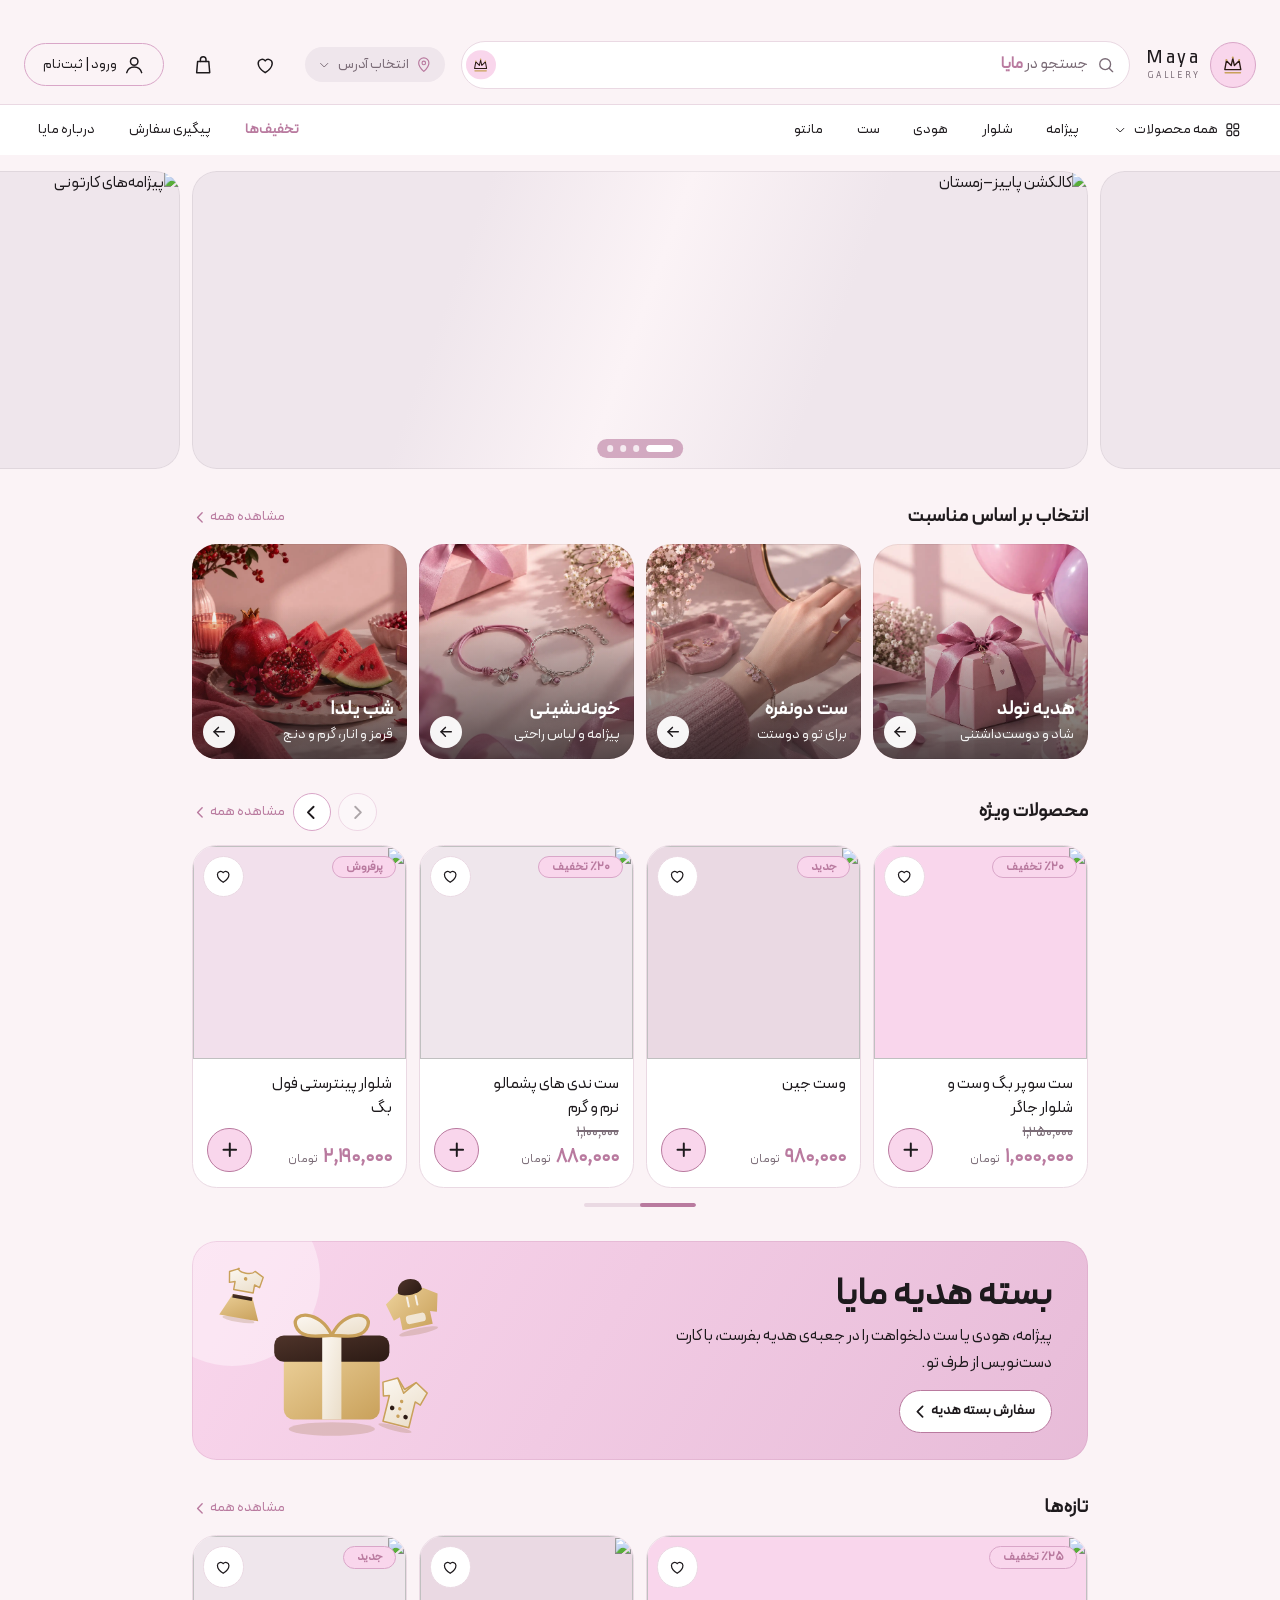
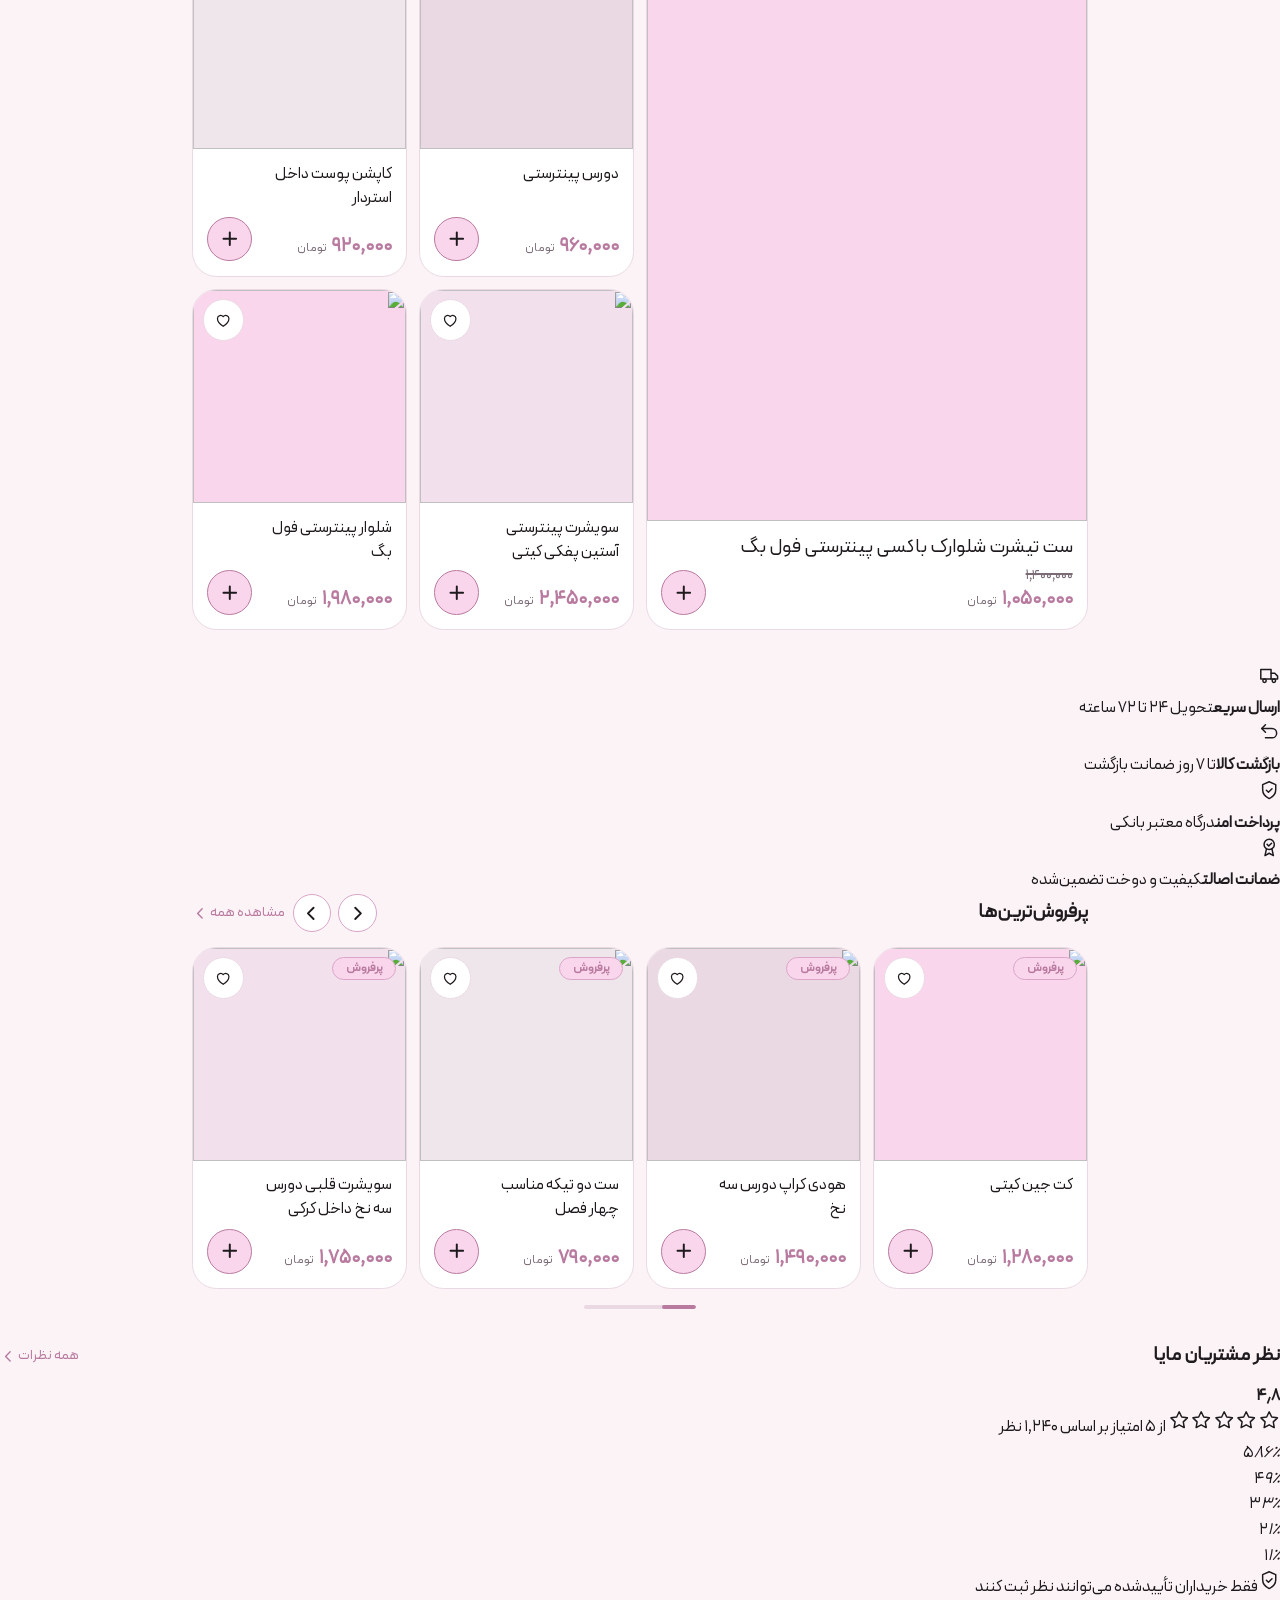
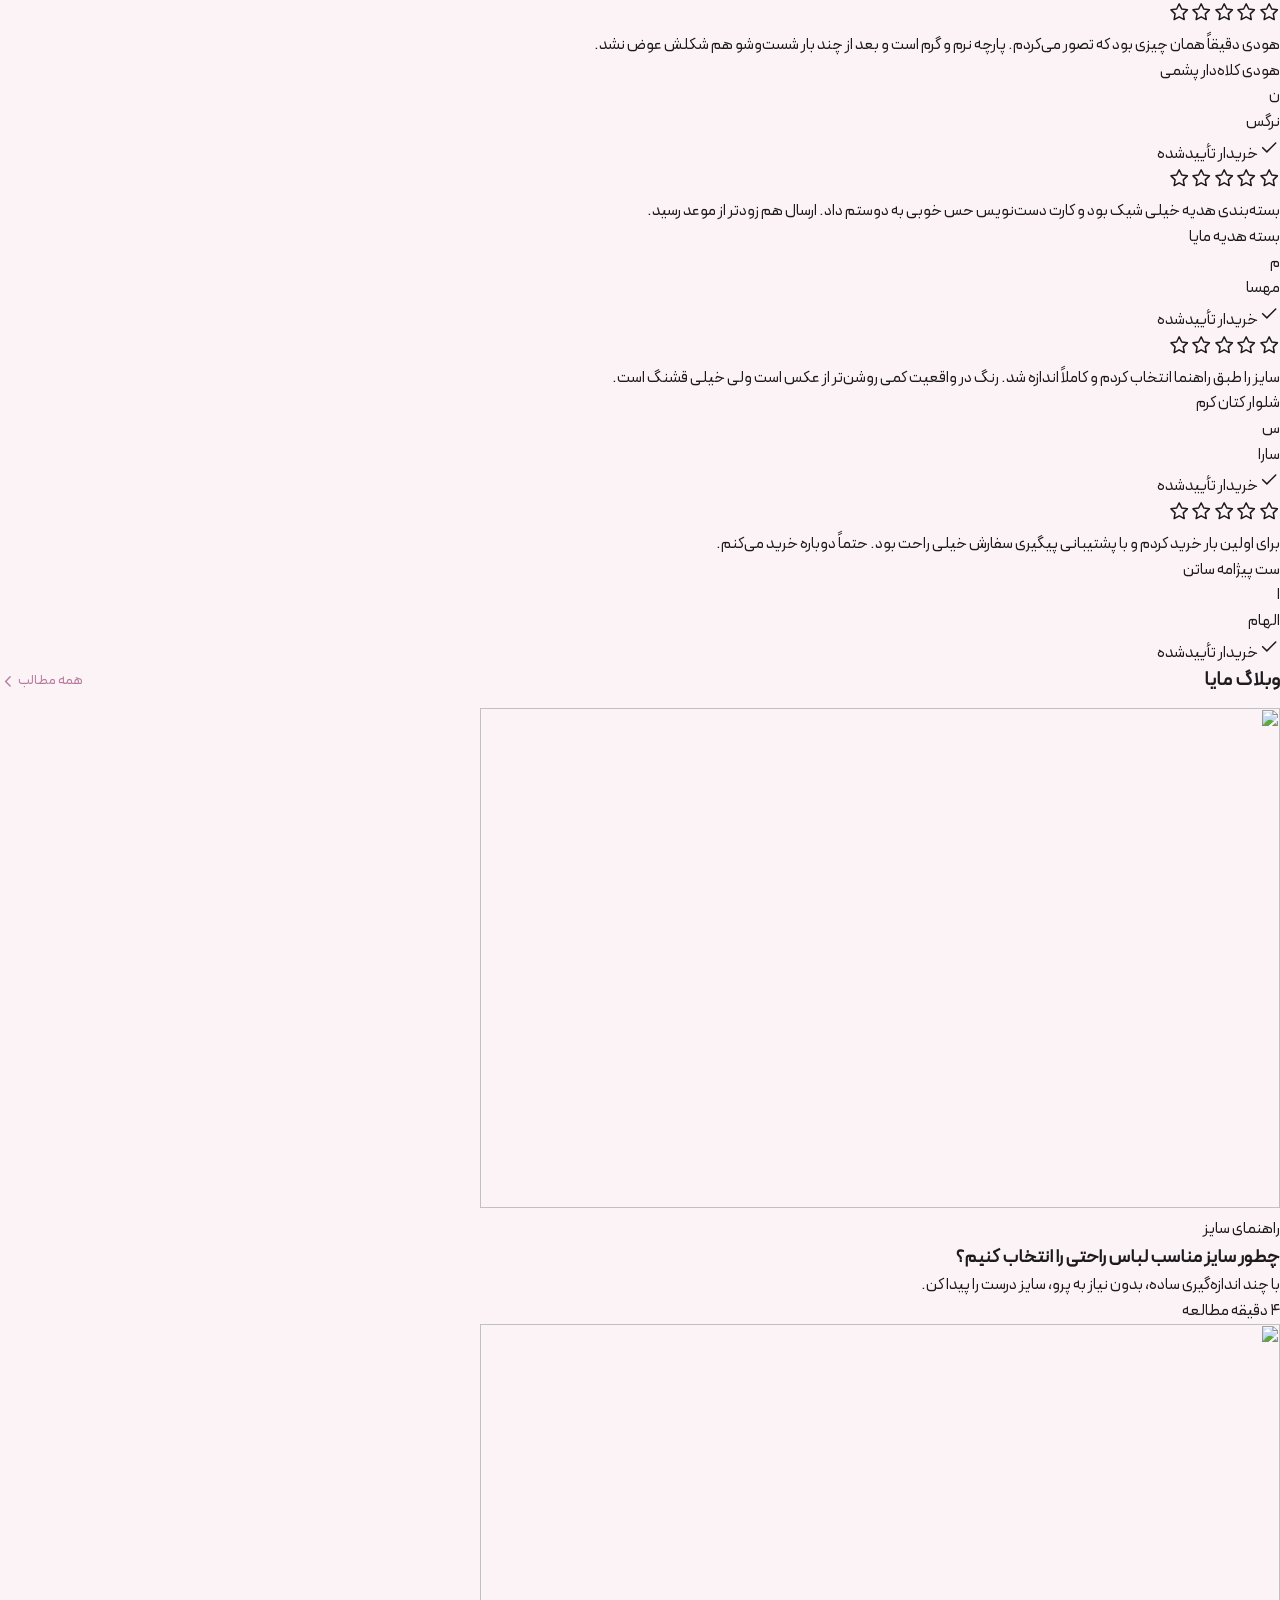
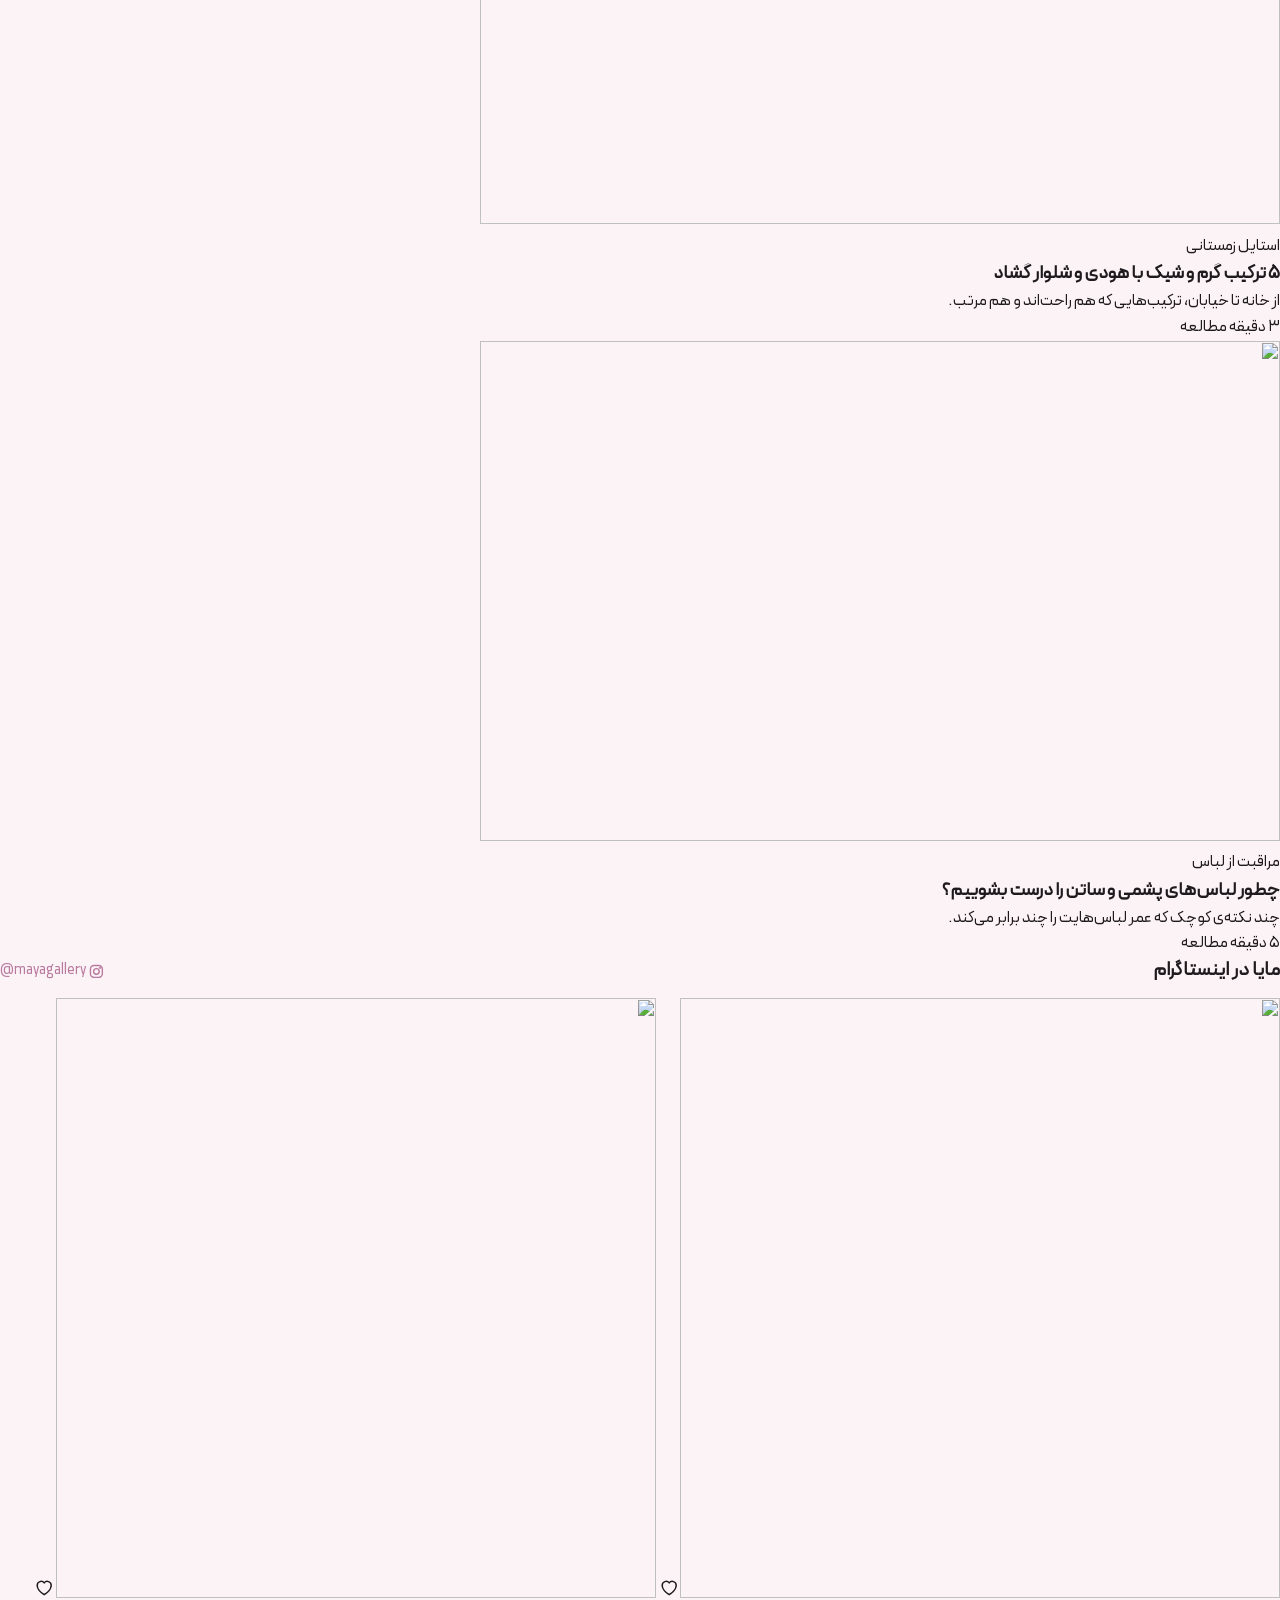
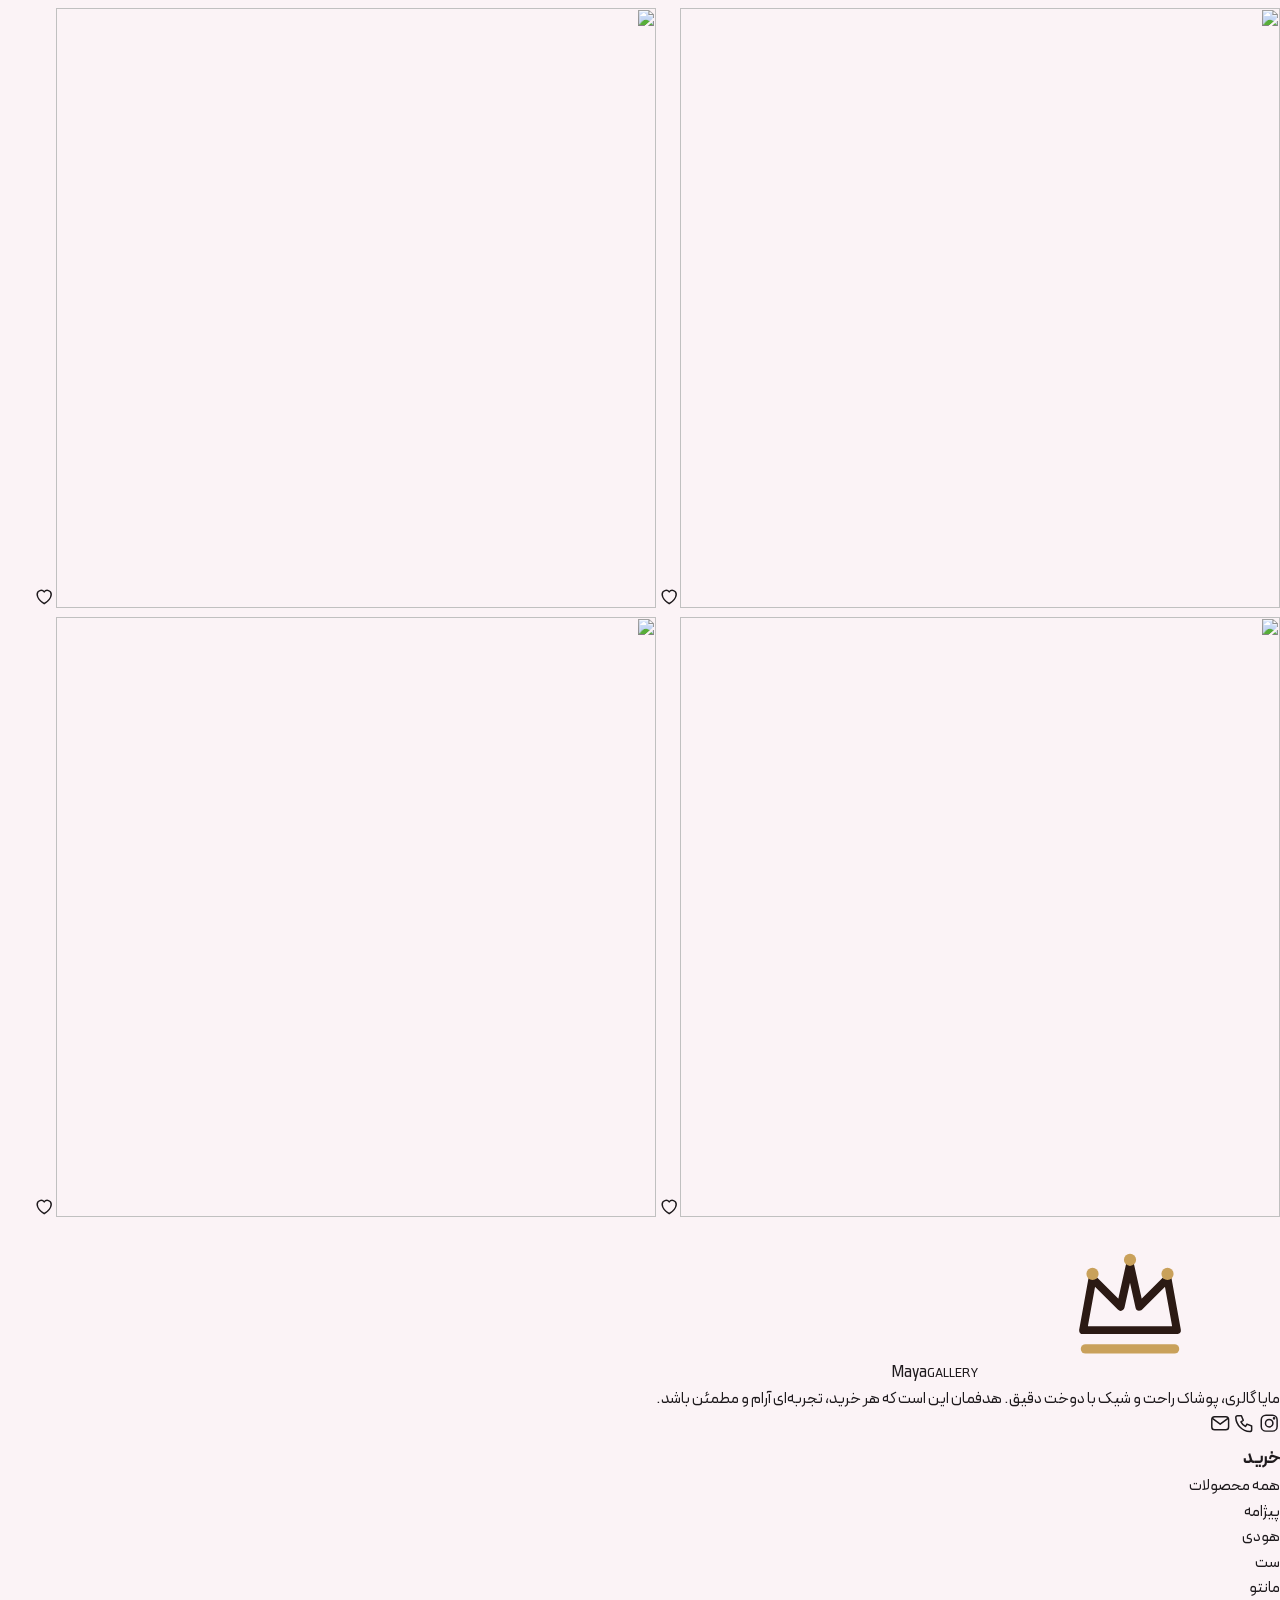
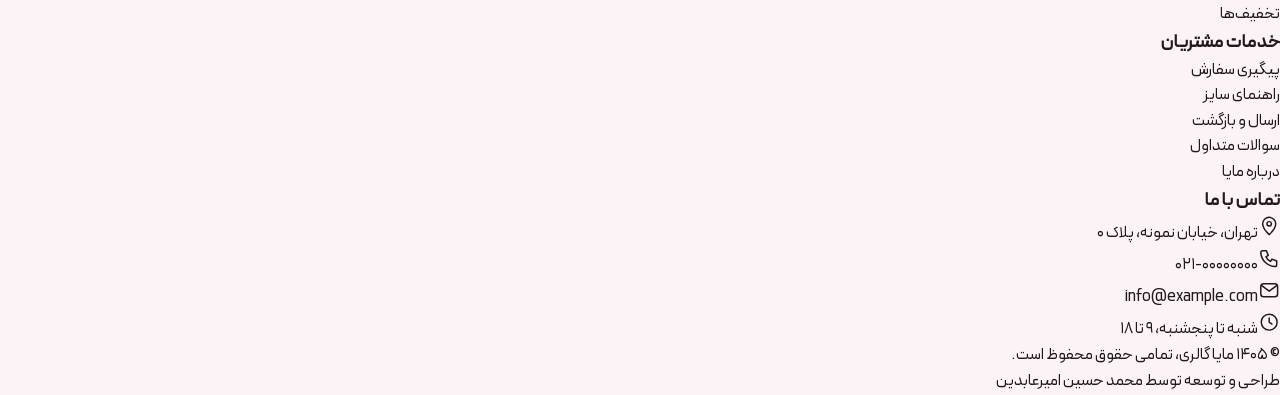
==== commit 7cc8df57: "Add files via upload" ====
--- a/pochita/index.html
+++ b/pochita/index.html
@@ -2,23 +2,30 @@
 <html lang="fa" dir="rtl">
   <head>
     <meta charset="UTF-8" />
-    <meta name="theme-color" content="#EFE6EC" />
+    <meta name="theme-color" content="#EBDFCF" />
     <meta
       name="viewport"
       content="width=device-width, initial-scale=1, viewport-fit=cover"
     />
-    <title>Wiish Accessories | هدر</title>
+    <title>مایا گالری | هدر و منو</title>
     <link
       rel="preload"
-      href="assets/fonts/BonyadeKoodak.woff"
+      href="assets/fonts/Peyda-Regular.ttf"
       as="font"
-      type="font/woff"
+      type="font/ttf"
+      crossorigin
+    />
+    <link
+      rel="preload"
+      href="assets/fonts/PlayfairDisplay-Italic-VariableFont_wght.ttf"
+      as="font"
+      type="font/ttf"
       crossorigin
     />
     <link rel="stylesheet" href="assets/css/style.css" />
   </head>
   <body>
-    <svg width="0" height="0" style="position: absolute" aria-hidden="true">
+    <svg width="0" height="0" class="sprite" aria-hidden="true">
       <symbol id="i-all" viewBox="0 0 24 24">
         <rect x="3.5" y="3.5" width="7.5" height="7.5" rx="2" class="f" />
         <rect x="3.5" y="13" width="7.5" height="7.5" rx="2" class="f" />
@@ -112,665 +119,421 @@
       <symbol id="i-x" viewBox="0 0 24 24">
         <path d="M6 6l12 12M18 6 6 18" />
       </symbol>
-      <symbol id="i-bow" viewBox="0 0 32 32">
-        <path
-          d="M16 16c-3-5-9-7-11-4s1 8 5 7c3-.7 5-2 6-3Zm0 0c3-5 9-7 11-4s-1 8-5 7c-3-.7-5-2-6-3Z"
-          fill="none"
-          stroke="#1E1A1D"
-          stroke-width="1.6"
-          stroke-linejoin="round"
-        />
-        <circle cx="16" cy="16" r="2" fill="#1E1A1D" />
-        <path
-          d="M14.5 18c-1 3-2 5-3 8M17.5 18c1 3 2 5 3 8"
-          fill="none"
-          stroke="#1E1A1D"
-          stroke-width="1.6"
-          stroke-linecap="round"
-        />
-      </symbol>
-    </svg>
-
-    <!-- 3D category icons (brand palette) -->
-    <svg width="0" height="0" style="position: absolute" aria-hidden="true">
+
       <defs>
-        <linearGradient id="g-pink" x1="0" y1="0" x2="1" y2="1">
-          <stop offset="0" stop-color="#F9D6EC" />
-          <stop offset="1" stop-color="#D9A6C8" />
+        <linearGradient id="g-gold" x1="0" y1="0" x2="1" y2="1">
+          <stop offset="0" stop-color="#EBCF98" />
+          <stop offset="1" stop-color="#C9A15B" />
         </linearGradient>
-        <linearGradient id="g-rose" x1="0" y1="0" x2="1" y2="1">
-          <stop offset="0" stop-color="#D9A6C8" />
-          <stop offset="1" stop-color="#B97A9F" />
+        <linearGradient id="g-cream" x1="0" y1="0" x2="1" y2="1">
+          <stop offset="0" stop-color="#FCF8F2" />
+          <stop offset="1" stop-color="#EADDC8" />
         </linearGradient>
-        <linearGradient id="g-white" x1="0" y1="0" x2="1" y2="1">
-          <stop offset="0" stop-color="#FFFFFF" />
-          <stop offset="1" stop-color="#EAD9E3" />
+        <linearGradient id="g-esp" x1="0" y1="0" x2="1" y2="1">
+          <stop offset="0" stop-color="#4F342A" />
+          <stop offset="1" stop-color="#2B1A14" />
         </linearGradient>
-        <linearGradient id="g-dark" x1="0" y1="0" x2="1" y2="1">
-          <stop offset="0" stop-color="#7A6B76" />
-          <stop offset="1" stop-color="#1E1A1D" />
+        <linearGradient id="g-maple" x1="0" y1="0" x2="1" y2="1">
+          <stop offset="0" stop-color="#B8643F" />
+          <stop offset="1" stop-color="#9E4426" />
         </linearGradient>
       </defs>
-      <symbol id="i3-all" viewBox="0 0 64 64">
-        <ellipse cx="32" cy="59" rx="21" ry="3" fill="#B97A9F" opacity=".22" />
-        <rect x="8" y="8" width="21" height="21" rx="6.5" fill="url(#g-rose)" />
-        <rect
-          x="8"
-          y="33"
-          width="21"
-          height="21"
-          rx="6.5"
-          fill="url(#g-pink)"
-        />
-        <rect
-          x="33"
-          y="33"
-          width="21"
-          height="21"
-          rx="6.5"
-          fill="url(#g-dark)"
-        />
-        <rect
-          x="35"
-          y="7"
-          width="18"
-          height="18"
-          rx="5"
-          transform="rotate(45 44 16)"
-          fill="url(#g-pink)"
-        />
-        <path
-          d="M12 15a5 5 0 0 1 5-5h5M12 40a5 5 0 0 1 5-5h5M37 40a5 5 0 0 1 5-5h5"
+      <symbol id="i-bow" viewBox="0 0 32 32">
+        <path
+          d="m6 22 2-11 6 6 2-9 2 9 6-6 2 11Z"
           fill="none"
-          stroke="#fff"
+          stroke="#2B1A14"
+          stroke-width="1.7"
+          stroke-linejoin="round"
+        />
+        <path
+          d="M6.5 26h19"
+          stroke="#C9A15B"
           stroke-width="2"
           stroke-linecap="round"
-          opacity=".5"
-        />
-      </symbol>
-      <symbol id="i3-charm" viewBox="0 0 64 64">
+        />
+        <circle cx="8" cy="10" r="1.3" fill="#C9A15B" />
+        <circle cx="16" cy="7" r="1.3" fill="#C9A15B" />
+        <circle cx="24" cy="10" r="1.3" fill="#C9A15B" />
+      </symbol>
+      <symbol id="i3-all" viewBox="0 0 64 64">
         <ellipse
           cx="32"
           cy="60"
-          rx="16"
+          rx="18"
           ry="2.8"
-          fill="#B97A9F"
+          fill="#8F6A2E"
           opacity=".22"
         />
-        <circle
-          cx="32"
-          cy="7.5"
-          r="4.5"
-          fill="none"
-          stroke="#B97A9F"
-          stroke-width="2.4"
-        />
-        <circle cx="16" cy="22" r="8.5" fill="url(#g-rose)" />
-        <circle cx="16" cy="22" r="4.5" fill="#F9D6EC" />
-        <circle cx="48" cy="22" r="8.5" fill="url(#g-rose)" />
-        <circle cx="48" cy="22" r="4.5" fill="#F9D6EC" />
-        <circle cx="32" cy="38" r="19.5" fill="url(#g-white)" />
-        <circle cx="21.5" cy="43" r="3.2" fill="#F9D6EC" />
-        <circle cx="42.5" cy="43" r="3.2" fill="#F9D6EC" />
-        <ellipse cx="32" cy="44" rx="7.5" ry="5.5" fill="url(#g-pink)" />
-        <ellipse cx="32" cy="41.3" rx="3" ry="2" fill="#1E1A1D" />
-        <path
-          d="M29.5 46.3q2.5 2 5 0"
-          fill="none"
-          stroke="#1E1A1D"
-          stroke-width="1.4"
-          stroke-linecap="round"
-        />
-        <circle cx="24.5" cy="36" r="2.3" fill="#1E1A1D" />
-        <circle cx="39.5" cy="36" r="2.3" fill="#1E1A1D" />
-        <circle cx="25.2" cy="35.2" r=".8" fill="#fff" />
-        <circle cx="40.2" cy="35.2" r=".8" fill="#fff" />
-        <ellipse
-          cx="23"
-          cy="28"
-          rx="6"
-          ry="3"
-          transform="rotate(-30 23 28)"
-          fill="#fff"
-          opacity=".65"
-        />
-      </symbol>
-      <symbol id="i3-bag" viewBox="0 0 64 64">
-        <ellipse cx="32" cy="60" rx="21" ry="3" fill="#B97A9F" opacity=".22" />
-        <path
-          d="M23 25v-4a9 9 0 0 1 18 0v4"
-          fill="none"
-          stroke="url(#g-dark)"
-          stroke-width="4"
-          stroke-linecap="round"
-        />
-        <path
-          d="M13 24h38l4 29a4 4 0 0 1-4 4H13a4 4 0 0 1-4-4Z"
-          fill="url(#g-rose)"
-        />
-        <path d="M13 24h38l1.5 10.5Q32 41 11.5 34.5Z" fill="url(#g-pink)" />
-        <circle
-          cx="32"
-          cy="38"
-          r="3.6"
-          fill="url(#g-white)"
-          stroke="#B97A9F"
-          stroke-width="1"
-        />
-        <path
-          d="M15.5 42l-2 10"
-          stroke="#fff"
-          stroke-width="2.2"
-          stroke-linecap="round"
-          opacity=".45"
-        />
-      </symbol>
-      <symbol id="i3-neck" viewBox="0 0 64 64">
-        <path
-          d="M9 8c0 23 10 33 23 33s23-10 23-33"
-          fill="none"
-          stroke="url(#g-rose)"
-          stroke-width="3.5"
-          stroke-linecap="round"
-        />
-        <circle
-          cx="32"
-          cy="41"
-          r="3"
-          fill="none"
-          stroke="#B97A9F"
-          stroke-width="2"
-        />
-        <path
-          d="M32 60s-13-7.5-13-16.5a7.2 7.2 0 0 1 13-4.2 7.2 7.2 0 0 1 13 4.2C45 52.5 32 60 32 60Z"
-          fill="url(#g-pink)"
-          stroke="#D9A6C8"
-          stroke-width="1"
-        />
-        <ellipse
-          cx="26.5"
-          cy="44"
-          rx="2.8"
-          ry="1.7"
-          transform="rotate(-35 26.5 44)"
-          fill="#fff"
-          opacity=".8"
-        />
-      </symbol>
-      <symbol id="i3-gift" viewBox="0 0 64 64">
-        <ellipse cx="32" cy="60" rx="22" ry="3" fill="#B97A9F" opacity=".22" />
-        <rect x="12" y="29" width="40" height="27" rx="4" fill="url(#g-pink)" />
-        <path
-          d="M44 29h4a4 4 0 0 1 4 4v19a4 4 0 0 1-4 4h-4Z"
-          fill="#B97A9F"
-          opacity=".22"
-        />
-        <rect x="8" y="21" width="48" height="11" rx="4" fill="url(#g-rose)" />
-        <rect x="28" y="21" width="8" height="35" fill="url(#g-white)" />
-        <path
-          d="M32 21C27 10 15 11 17 17s10 4 15 4Zm0 0C37 10 49 11 47 17s-10 4-15 4Z"
-          fill="url(#g-white)"
-          stroke="#D9A6C8"
-          stroke-width="1.4"
-          stroke-linejoin="round"
-        />
-        <ellipse
-          cx="32"
-          cy="21"
-          rx="4"
-          ry="3.2"
-          fill="url(#g-white)"
-          stroke="#D9A6C8"
-          stroke-width="1.2"
-        />
-        <path
-          d="M12 25h12"
-          stroke="#fff"
-          stroke-width="2"
-          stroke-linecap="round"
-          opacity=".5"
-        />
-      </symbol>
-      <symbol id="i3-store" viewBox="0 0 64 64">
-        <ellipse cx="32" cy="60" rx="23" ry="3" fill="#B97A9F" opacity=".22" />
-        <rect
-          x="12"
-          y="30"
-          width="40"
-          height="26"
-          rx="3"
-          fill="url(#g-white)"
-        />
-        <path d="M12 14h40l4 16H8Z" fill="url(#g-pink)" />
-        <path
-          d="M20 14h8l-.8 16h-9.6ZM36 14h8l2.4 16h-9.6Z"
-          fill="url(#g-rose)"
-        />
-        <path
-          d="M12 17h12"
-          stroke="#fff"
-          stroke-width="2"
-          stroke-linecap="round"
-          opacity=".6"
-        />
-        <rect x="27" y="40" width="10" height="16" rx="2" fill="url(#g-rose)" />
-        <rect x="15" y="38" width="9" height="9" rx="2" fill="url(#g-pink)" />
-        <rect x="40" y="38" width="9" height="9" rx="2" fill="url(#g-pink)" />
-      </symbol>
-      <symbol id="i3-brace" viewBox="0 0 64 64">
+        <rect x="7" y="7" width="22" height="22" rx="6" fill="url(#g-gold)" />
+        <rect x="7" y="35" width="22" height="22" rx="6" fill="url(#g-esp)" />
+        <rect x="35" y="35" width="22" height="22" rx="6" fill="url(#g-gold)" />
+        <path d="m46 5 10 10-10 10-10-10Z" fill="url(#g-esp)" />
+      </symbol>
+      <symbol id="i3-pj" viewBox="0 0 64 64">
         <ellipse
           cx="32"
           cy="60"
-          rx="22"
+          rx="18"
           ry="2.8"
-          fill="#B97A9F"
+          fill="#8F6A2E"
           opacity=".22"
         />
         <path
-          d="M10 33a22 14 0 0 1 44 0"
+          d="M22 8 8 16l4 14 6-2v28h28V28l6 2 4-14-14-8-10 10Z"
+          fill="url(#g-cream)"
+          stroke="#C9A15B"
+          stroke-width="1.6"
+          stroke-linejoin="round"
+        />
+        <path
+          d="m22 8 10 14L42 8"
           fill="none"
-          stroke="#D9A6C8"
-          stroke-width="4"
-          stroke-linecap="round"
-        />
-        <path
-          d="M10 33a22 14 0 0 0 44 0"
-          fill="none"
-          stroke="url(#g-rose)"
-          stroke-width="5"
-          stroke-linecap="round"
-        />
-        <circle
-          cx="52.7"
-          cy="38.8"
-          r="3.4"
-          fill="url(#g-white)"
-          stroke="#D9A6C8"
-        />
-        <circle
-          cx="44.6"
-          cy="45.5"
-          r="3.4"
-          fill="url(#g-white)"
-          stroke="#D9A6C8"
-        />
-        <circle
-          cx="19.4"
-          cy="45.5"
-          r="3.4"
-          fill="url(#g-white)"
-          stroke="#D9A6C8"
-        />
-        <circle
-          cx="11.3"
-          cy="38.8"
-          r="3.4"
-          fill="url(#g-white)"
-          stroke="#D9A6C8"
-        />
-        <path
-          d="M32 59s-7-4.2-7-9.2a3.8 3.8 0 0 1 7-2 3.8 3.8 0 0 1 7 2c0 5-7 9.2-7 9.2Z"
-          fill="url(#g-pink)"
-          stroke="#D9A6C8"
-        />
-      </symbol>
-      <symbol id="i3-ear" viewBox="0 0 64 64">
-        <ellipse cx="32" cy="60" rx="22" ry="2.6" fill="#B97A9F" opacity=".2" />
-        <circle
-          cx="19"
-          cy="9"
-          r="4"
-          fill="none"
-          stroke="#B97A9F"
-          stroke-width="2"
-        />
-        <path
-          d="M19 13v8"
-          stroke="#B97A9F"
-          stroke-width="2"
-          stroke-linecap="round"
-        />
-        <path
-          d="M19 21c6 7 9 11 9 16a9 9 0 0 1-18 0c0-5 3-9 9-16Z"
-          fill="url(#g-rose)"
-        />
-        <ellipse
-          cx="15.5"
-          cy="35"
-          rx="2"
-          ry="3.4"
-          transform="rotate(12 15.5 35)"
-          fill="#fff"
-          opacity=".55"
-        />
-        <circle
-          cx="45"
-          cy="9"
-          r="4"
-          fill="none"
-          stroke="#B97A9F"
-          stroke-width="2"
-        />
-        <circle cx="45" cy="21" r="3.4" fill="url(#g-pink)" stroke="#D9A6C8" />
-        <path
-          d="M45 24.4V30"
-          stroke="#B97A9F"
-          stroke-width="2"
-          stroke-linecap="round"
-        />
-        <circle cx="45" cy="40" r="9.5" fill="url(#g-white)" stroke="#EAD9E3" />
-        <ellipse
-          cx="41.5"
-          cy="36.5"
-          rx="3"
-          ry="2"
-          transform="rotate(-35 41.5 36.5)"
-          fill="#fff"
-        />
-      </symbol>
-      <symbol id="i3-ring" viewBox="0 0 64 64">
+          stroke="#C9A15B"
+          stroke-width="1.6"
+          stroke-linejoin="round"
+        />
+        <g fill="#C9A15B">
+          <circle cx="32" cy="31" r="1.8" />
+          <circle cx="32" cy="39" r="1.8" />
+          <circle cx="32" cy="47" r="1.8" />
+        </g>
+        <circle cx="24" cy="40" r="2.4" fill="#2B1A14" />
+        <circle cx="40" cy="46" r="2.4" fill="#2B1A14" />
+      </symbol>
+      <symbol id="i3-pants" viewBox="0 0 64 64">
         <ellipse
           cx="32"
-          cy="61"
-          rx="15"
-          ry="2.4"
-          fill="#B97A9F"
+          cy="60"
+          rx="18"
+          ry="2.8"
+          fill="#8F6A2E"
           opacity=".22"
         />
-        <circle
+        <path d="M19 6h26l6 52H36L32 26l-4 32H13Z" fill="url(#g-gold)" />
+        <path d="M19 6h26v6H19Z" fill="url(#g-esp)" />
+        <path
+          d="m21.5 14-6 44M42.5 14l6 44"
+          stroke="#F6EFE6"
+          stroke-width="2.2"
+          fill="none"
+          opacity=".9"
+        />
+      </symbol>
+      <symbol id="i3-hood" viewBox="0 0 64 64">
+        <ellipse
           cx="32"
-          cy="42"
-          r="15"
+          cy="60"
+          rx="18"
+          ry="2.8"
+          fill="#8F6A2E"
+          opacity=".22"
+        />
+        <path
+          d="m20 22-12 8 4 16 6-2v12h28V44l6 2 4-16-12-8Z"
+          fill="url(#g-gold)"
+        />
+        <path d="M21 23C20 8 44 8 43 23c-4 4-18 4-22 0Z" fill="url(#g-esp)" />
+        <rect
+          x="23"
+          y="44"
+          width="18"
+          height="8"
+          rx="3"
+          fill="#F6EFE6"
+          opacity=".85"
+        />
+        <path
+          d="M28 28v8M36 28v8"
+          stroke="#F6EFE6"
+          stroke-width="1.8"
+          stroke-linecap="round"
+        />
+      </symbol>
+      <symbol id="i3-set" viewBox="0 0 64 64">
+        <ellipse
+          cx="32"
+          cy="60"
+          rx="18"
+          ry="2.8"
+          fill="#8F6A2E"
+          opacity=".22"
+        />
+        <path
+          d="M23 4 13 9l2 12 6-2v9h22v-9l6 2 2-12-10-5c-3 5-17 5-19 0Z"
+          fill="url(#g-cream)"
+          stroke="#C9A15B"
+          stroke-width="1.6"
+          stroke-linejoin="round"
+        />
+        <path d="M21 33h22l11 25H10Z" fill="url(#g-gold)" />
+        <path d="M21 33h22v4H21Z" fill="url(#g-esp)" />
+        <circle cx="32" cy="14" r="2" fill="#C9A15B" />
+      </symbol>
+      <symbol id="i3-manto" viewBox="0 0 64 64">
+        <ellipse
+          cx="32"
+          cy="60"
+          rx="18"
+          ry="2.8"
+          fill="#8F6A2E"
+          opacity=".22"
+        />
+        <path
+          d="m22 6-12 8 3 14 6-2-2 32h30l-2-32 6 2 3-14-12-8-10 10Z"
+          fill="url(#g-gold)"
+        />
+        <path
+          d="m22 6 10 10L42 6"
           fill="none"
-          stroke="url(#g-rose)"
-          stroke-width="5.5"
-        />
-        <path
-          d="M32 6l9 7-9 14-9-14Z"
-          fill="url(#g-white)"
-          stroke="#D9A6C8"
+          stroke="#2B1A14"
+          stroke-width="1.8"
+          stroke-linejoin="round"
+        />
+        <path d="M17.5 32h29v4h-29Z" fill="url(#g-esp)" />
+        <circle cx="32" cy="45" r="1.8" fill="#F6EFE6" />
+        <circle cx="32" cy="52" r="1.8" fill="#F6EFE6" />
+      </symbol>
+      <symbol id="i3-blouse" viewBox="0 0 64 64">
+        <ellipse
+          cx="32"
+          cy="60"
+          rx="18"
+          ry="2.8"
+          fill="#8F6A2E"
+          opacity=".22"
+        />
+        <path
+          d="m21 8-13 7 3 12 7-2v27h28V25l7 2 3-12-13-7c-3 6-19 6-22 0Z"
+          fill="url(#g-cream)"
+          stroke="#C9A15B"
+          stroke-width="1.6"
+          stroke-linejoin="round"
+        />
+        <path d="m32 15-7-5v8Zm0 0 7-5v8Z" fill="url(#g-esp)" />
+        <circle cx="32" cy="15" r="2.2" fill="#C9A15B" />
+      </symbol>
+      <symbol id="i3-skirt" viewBox="0 0 64 64">
+        <ellipse
+          cx="32"
+          cy="60"
+          rx="18"
+          ry="2.8"
+          fill="#8F6A2E"
+          opacity=".22"
+        />
+        <path d="M21 10h22l13 46H8Z" fill="url(#g-gold)" />
+        <path d="M21 10h22v6H21Z" fill="url(#g-esp)" />
+        <path
+          d="m27 18-8 38m10-38v38m6-38 4 38"
+          stroke="#F6EFE6"
+          stroke-width="1.6"
+          fill="none"
+          opacity=".7"
+        />
+      </symbol>
+      <symbol id="i3-coat" viewBox="0 0 64 64">
+        <ellipse
+          cx="32"
+          cy="60"
+          rx="18"
+          ry="2.8"
+          fill="#8F6A2E"
+          opacity=".22"
+        />
+        <path
+          d="m20 8-12 8 2 16 6-2-1 26h34l-1-26 6 2 2-16-12-8Z"
+          fill="url(#g-cream)"
+          stroke="#C9A15B"
+          stroke-width="1.6"
+          stroke-linejoin="round"
+        />
+        <path
+          d="M20 8c4 10 20 10 24 0 3 6-3 15-12 15S17 14 20 8Z"
+          fill="url(#g-gold)"
+        />
+        <path d="M16 38h32v4H16Z" fill="url(#g-esp)" />
+      </symbol>
+      <symbol id="i3-jeans" viewBox="0 0 64 64">
+        <ellipse
+          cx="32"
+          cy="60"
+          rx="18"
+          ry="2.8"
+          fill="#8F6A2E"
+          opacity=".22"
+        />
+        <path d="M19 6h26l6 52H36L32 24l-4 34H13Z" fill="url(#g-esp)" />
+        <path d="M19 6h26v5H19Z" fill="url(#g-gold)" />
+        <path
+          d="M32 11v13M22 14c0 5 3 7 6 7M42 14c0 5-3 7-6 7"
+          stroke="#C9A15B"
+          stroke-width="1.5"
+          fill="none"
+          stroke-dasharray="3 2.5"
+          stroke-linecap="round"
+        />
+      </symbol>
+      <symbol id="i3-gift" viewBox="0 0 64 64">
+        <ellipse
+          cx="32"
+          cy="60"
+          rx="18"
+          ry="2.8"
+          fill="#8F6A2E"
+          opacity=".22"
+        />
+        <rect x="12" y="29" width="40" height="27" rx="4" fill="url(#g-gold)" />
+        <rect x="8" y="21" width="48" height="11" rx="4" fill="url(#g-esp)" />
+        <rect x="28" y="21" width="8" height="35" fill="url(#g-cream)" />
+        <path
+          d="M32 21C27 10 15 11 17 17s10 4 15 4Zm0 0c5-11 17-10 15-4s-10 4-15 4Z"
+          fill="url(#g-cream)"
+          stroke="#C9A15B"
           stroke-width="1.4"
           stroke-linejoin="round"
         />
-        <path
-          d="M23 13h18M32 6l-3.5 7L32 27l3.5-14Z"
-          fill="none"
-          stroke="#D9A6C8"
-          stroke-width="1.1"
-          stroke-linejoin="round"
-        />
-        <path
-          d="M50 10v6M47 13h6"
-          stroke="#D9A6C8"
-          stroke-width="1.6"
-          stroke-linecap="round"
-        />
-      </symbol>
-      <symbol id="i3-clip" viewBox="0 0 64 64">
+      </symbol>
+      <symbol id="i3-sale" viewBox="0 0 64 64">
         <ellipse
           cx="32"
-          cy="61"
-          rx="20"
-          ry="2.6"
-          fill="#B97A9F"
+          cy="60"
+          rx="18"
+          ry="2.8"
+          fill="#8F6A2E"
           opacity=".22"
         />
-        <path d="M30 36 19 56l10-3.5 3 6.5Z" fill="url(#g-rose)" />
-        <path d="M34 36 45 56l-10-3.5-3 6.5Z" fill="url(#g-rose)" />
-        <path
-          d="M32 30C26 12 7 13 7 25s15 13 25 5Z"
-          fill="url(#g-pink)"
-          stroke="#D9A6C8"
-          stroke-width="1.5"
-          stroke-linejoin="round"
-        />
-        <path
-          d="M32 30C38 12 57 13 57 25S42 38 32 30Z"
-          fill="url(#g-pink)"
-          stroke="#D9A6C8"
-          stroke-width="1.5"
-          stroke-linejoin="round"
-        />
-        <path
-          d="M13 21c3-4 9-4 13-1M51 21c-3-4-9-4-13-1"
+        <path d="M8 8h22l28 28-22 22L8 30Z" fill="url(#g-maple)" />
+        <circle cx="18" cy="18" r="3" fill="#F6EFE6" />
+        <g
+          stroke="#F6EFE6"
+          stroke-width="2.4"
           fill="none"
-          stroke="#fff"
-          stroke-width="2"
           stroke-linecap="round"
-          opacity=".7"
-        />
-        <ellipse cx="32" cy="30" rx="6" ry="7" fill="url(#g-rose)" />
-      </symbol>
-      <symbol id="i3-key" viewBox="0 0 64 64">
-        <circle
-          cx="32"
-          cy="10"
-          r="6.5"
-          fill="none"
-          stroke="#B97A9F"
-          stroke-width="3"
-        />
-        <ellipse
-          cx="32"
-          cy="23"
-          rx="2.6"
-          ry="4.5"
-          fill="none"
-          stroke="#B97A9F"
-          stroke-width="2.2"
-        />
-        <circle cx="32" cy="37" r="10.5" fill="url(#g-rose)" />
-        <circle cx="32" cy="35.5" r="3.6" fill="#FBF3F6" />
-        <rect
-          x="29"
-          y="45"
-          width="6"
-          height="15"
-          rx="2.5"
-          fill="url(#g-rose)"
-        />
-        <rect
-          x="35"
-          y="50"
-          width="5.5"
-          height="3.5"
-          rx="1.3"
-          fill="url(#g-rose)"
-        />
-        <rect
-          x="35"
-          y="55.5"
-          width="4"
-          height="3.5"
-          rx="1.3"
-          fill="url(#g-rose)"
-        />
-        <ellipse
-          cx="26.5"
-          cy="32"
-          rx="2.4"
-          ry="4"
-          transform="rotate(25 26.5 32)"
-          fill="#fff"
-          opacity=".5"
-        />
-      </symbol>
-      <symbol id="i3-mail" viewBox="0 0 64 64">
-        <ellipse cx="32" cy="59" rx="23" ry="3" fill="#B97A9F" opacity=".22" />
-        <rect
-          x="8"
-          y="16"
-          width="48"
-          height="36"
-          rx="5"
-          fill="url(#g-white)"
-          stroke="#EAD9E3"
-        />
-        <path
-          d="M8 21a5 5 0 0 1 5-5h38a5 5 0 0 1 5 5L32 39Z"
-          fill="url(#g-pink)"
-          stroke="#D9A6C8"
-          stroke-width="1.2"
-          stroke-linejoin="round"
-        />
-        <path
-          d="M32 47s-7-4.2-7-9a3.7 3.7 0 0 1 7-2 3.7 3.7 0 0 1 7 2c0 4.8-7 9-7 9Z"
-          fill="url(#g-rose)"
-        />
-        <path
-          d="M13 22l12 9"
-          stroke="#fff"
-          stroke-width="2"
-          stroke-linecap="round"
-          opacity=".6"
-        />
+        >
+          <circle cx="27" cy="30" r="3.2" />
+          <circle cx="38" cy="41" r="3.2" />
+          <path d="m39 28-13 15" />
+        </g>
       </symbol>
     </svg>
 
+    <!-- 3D category icons (brand palette) -->
+    <svg width="0" height="0" class="sprite" aria-hidden="true"></svg>
+
     <!-- Bottom-nav icons: outline when idle, duotone when active (via --nav-fill / --nav-acc) -->
-    <svg width="0" height="0" style="position: absolute" aria-hidden="true">
+    <svg width="0" height="0" class="sprite" aria-hidden="true">
       <symbol id="n-home" viewBox="0 0 24 24">
         <path
           d="M5.2 10.7 12 5l6.8 5.7V19a1.8 1.8 0 0 1-1.8 1.8H7A1.8 1.8 0 0 1 5.2 19Z"
-          style="fill: var(--nav-fill, none)"
+          class="nav-fill"
         />
         <path d="M2.9 11.7 12 4l9.1 7.7" />
         <path d="M16.6 7.6V4.9h2.1v4.5" />
-        <path
-          d="M9.9 20.8v-4.3a2.1 2.1 0 0 1 4.2 0v4.3"
-          style="fill: var(--nav-acc, none)"
-        />
+        <path d="M9.9 20.8v-4.3a2.1 2.1 0 0 1 4.2 0v4.3" class="nav-acc" />
       </symbol>
       <symbol id="n-shop" viewBox="0 0 24 24">
         <path
           d="M5.4 11.2v7.6a1.8 1.8 0 0 0 1.8 1.8h9.6a1.8 1.8 0 0 0 1.8-1.8v-7.6"
-          style="fill: var(--nav-fill, none)"
+          class="nav-fill"
         />
         <path
           d="M4.3 9.3 5.5 5a1.2 1.2 0 0 1 1.1-.9h10.8a1.2 1.2 0 0 1 1.1.9l1.2 4.3a2.6 2.6 0 0 1-5.2 0 2.6 2.6 0 0 1-5.2 0 2.6 2.6 0 0 1-5.2 0Z"
-          style="fill: var(--nav-acc, none)"
+          class="nav-acc"
         />
         <path d="M9.8 20.6v-3.7a1 1 0 0 1 1-1h2.4a1 1 0 0 1 1 1v3.7" />
       </symbol>
       <symbol id="n-cats" viewBox="0 0 24 24">
-        <rect
-          x="3.8"
-          y="3.8"
-          width="7"
-          height="7"
-          rx="2.3"
-          style="fill: var(--nav-fill, none)"
-        />
-        <circle cx="16.7" cy="7.3" r="3.5" style="fill: var(--nav-acc, none)" />
-        <rect
-          x="3.8"
-          y="13.2"
-          width="7"
-          height="7"
-          rx="2.3"
-          style="fill: var(--nav-fill, none)"
-        />
+        <rect x="3.8" y="3.8" width="7" height="7" rx="2.3" class="nav-fill" />
+        <circle cx="16.7" cy="7.3" r="3.5" class="nav-acc" />
+        <rect x="3.8" y="13.2" width="7" height="7" rx="2.3" class="nav-fill" />
         <rect
           x="13.2"
           y="13.2"
           width="7"
           height="7"
           rx="2.3"
-          style="fill: var(--nav-fill, none)"
+          class="nav-fill"
         />
       </symbol>
       <symbol id="n-cart" viewBox="0 0 24 24">
         <path
           d="M5.5 8.7h13l1 10.5a1.8 1.8 0 0 1-1.8 2H6.3a1.8 1.8 0 0 1-1.8-2Z"
-          style="fill: var(--nav-fill, none)"
+          class="nav-fill"
         />
         <path d="M8.6 8.7V7.4a3.4 3.4 0 0 1 6.8 0v1.3" />
-        <path
-          d="M9.3 12.8a2.7 2.7 0 0 0 5.4 0"
-          style="stroke: var(--nav-acc, currentColor)"
-        />
+        <path d="M9.3 12.8a2.7 2.7 0 0 0 5.4 0" class="nav-acc-stroke" />
       </symbol>
       <symbol id="n-user" viewBox="0 0 24 24">
         <path
           d="M4.7 20.5c.7-4 3.6-6.3 7.3-6.3s6.6 2.3 7.3 6.3Z"
-          style="fill: var(--nav-fill, none)"
-        />
-        <circle cx="12" cy="8" r="3.9" style="fill: var(--nav-acc, none)" />
+          class="nav-fill"
+        />
+        <circle cx="12" cy="8" r="3.9" class="nav-acc" />
       </symbol>
     </svg>
 
     <!-- Mobile category cards (scroll away with the page) -->
     <div class="hd" id="hd">
       <nav class="tabs" aria-label="دسته‌بندی‌ها">
-        <a class="tab tab-all" href="/shop" aria-label="همه"
+        <a class="tab tab-all" href="#" aria-label="همه"
           ><span class="tab-i"
-            ><svg class="ic3"><use href="#i3-all" /></svg></span
-        ></a>
-        <a class="tab" href="/c/mini-charm" aria-current="page"
+            ><svg class="ic3"><use href="#i3-all" /></svg></span></a
+        ><a class="tab" href="#" aria-current="page"
           ><span class="tab-i"
-            ><svg class="ic3"><use href="#i3-charm" /></svg></span
-          ><span class="tab-t">مینی چارم</span></a
-        >
-        <a class="tab" href="/c/bag-charm"
+            ><svg class="ic3"><use href="#i3-pj" /></svg></span
+          ><span class="tab-t">پیژامه</span></a
+        ><a class="tab" href="#"
           ><span class="tab-i"
-            ><svg class="ic3"><use href="#i3-bag" /></svg></span
-          ><span class="tab-t">آویز</span></a
-        >
-        <a class="tab" href="/c/necklace"
+            ><svg class="ic3"><use href="#i3-pants" /></svg></span
+          ><span class="tab-t">شلوار</span></a
+        ><a class="tab" href="#"
           ><span class="tab-i"
-            ><svg class="ic3"><use href="#i3-neck" /></svg></span
-          ><span class="tab-t">گردنبند</span></a
-        >
-        <a class="tab" href="/c/bracelet"
+            ><svg class="ic3"><use href="#i3-hood" /></svg></span
+          ><span class="tab-t">هودی</span></a
+        ><a class="tab" href="#"
           ><span class="tab-i"
-            ><svg class="ic3"><use href="#i3-brace" /></svg></span
-          ><span class="tab-t">دستبند</span></a
-        >
-        <a class="tab" href="/c/earring"
+            ><svg class="ic3"><use href="#i3-set" /></svg></span
+          ><span class="tab-t">ست</span></a
+        ><a class="tab" href="#"
           ><span class="tab-i"
-            ><svg class="ic3"><use href="#i3-ear" /></svg></span
-          ><span class="tab-t">گوشواره</span></a
-        >
-        <a class="tab" href="/c/ring"
+            ><svg class="ic3"><use href="#i3-manto" /></svg></span
+          ><span class="tab-t">مانتو</span></a
+        ><a class="tab" href="#"
           ><span class="tab-i"
-            ><svg class="ic3"><use href="#i3-ring" /></svg></span
-          ><span class="tab-t">انگشتر</span></a
-        >
-        <a class="tab" href="/c/hair"
+            ><svg class="ic3"><use href="#i3-blouse" /></svg></span
+          ><span class="tab-t">شومیز</span></a
+        ><a class="tab" href="#"
           ><span class="tab-i"
-            ><svg class="ic3"><use href="#i3-clip" /></svg></span
-          ><span class="tab-t">گیره مو</span></a
-        >
-        <a class="tab" href="/c/keychain"
+            ><svg class="ic3"><use href="#i3-skirt" /></svg></span
+          ><span class="tab-t">دامن</span></a
+        ><a class="tab" href="#"
           ><span class="tab-i"
-            ><svg class="ic3"><use href="#i3-key" /></svg></span
-          ><span class="tab-t">جاکلیدی</span></a
-        >
-        <a class="tab" href="/c/gift"
+            ><svg class="ic3"><use href="#i3-coat" /></svg></span
+          ><span class="tab-t">پالتو</span></a
+        ><a class="tab" href="#"
+          ><span class="tab-i"
+            ><svg class="ic3"><use href="#i3-jeans" /></svg></span
+          ><span class="tab-t">جین</span></a
+        ><a class="tab" href="#"
           ><span class="tab-i"
             ><svg class="ic3"><use href="#i3-gift" /></svg></span
-          ><span class="tab-t">پک هدیه</span></a
-        >
-        <a class="tab" href="/happy-mail"
+          ><span class="tab-t">بسته هدیه</span></a
+        ><a class="tab" href="#"
           ><span class="tab-i"
-            ><svg class="ic3"><use href="#i3-mail" /></svg></span
-          ><span class="tab-t">Happy Mail</span></a
-        >
-        <a class="tab" href="/wholesale"
-          ><span class="tab-i"
-            ><svg class="ic3"><use href="#i3-store" /></svg></span
-          ><span class="tab-t">عمده</span></a
+            ><svg class="ic3"><use href="#i3-sale" /></svg></span
+          ><span class="tab-t">تخفیف‌ها</span></a
         >
       </nav>
 
       <!-- Sticky bar: search on mobile; full header on tablet/desktop -->
       <div class="bar" id="bar" role="banner">
         <div class="wrap row">
-          <a class="logo" href="/" aria-label="Wiish Accessories - صفحه اصلی">
+          <a class="logo" href="#" aria-label="مایا گالری - صفحه اصلی">
             <span class="logo-mark"
               ><svg><use href="#i-bow" /></svg
             ></span>
-            <span class="logo-txt">WIISH<small>ACCESSORIES</small></span>
+            <span class="logo-txt">Maya<small>GALLERY</small></span>
           </a>
 
           <form class="search" role="search" action="/search">
@@ -779,26 +542,26 @@
               type="search"
               name="q"
               placeholder=" "
-              aria-label="جستجو در ویش"
+              aria-label="جستجو در مایا گالری"
               enterkeyhint="search"
             />
-            <span class="s-ph" aria-hidden="true">جستجو در <b>ویش</b></span>
+            <span class="s-ph" aria-hidden="true">جستجو در <b>مایا</b></span>
             <button type="submit" class="s-mark" aria-label="جستجو">
               <svg><use href="#i-bow" /></svg>
             </button>
           </form>
 
-          <a class="ibtn circ heart" href="/wishlist" aria-label="علاقه‌مندی‌ها"
+          <a class="ibtn circ heart" href="#" aria-label="علاقه‌مندی‌ها"
             ><svg class="ic"><use href="#i-heart" /></svg
           ></a>
-          <a class="ibtn cart-d" href="/cart" aria-label="سبد خرید"
+          <a class="ibtn cart-d" href="#" aria-label="سبد خرید"
             ><svg class="ic"><use href="#i-bag" /></svg
             ><span class="badge js-cart" data-n="0"></span
           ></a>
-          <a class="ibtn acct" href="/account" aria-label="حساب من"
+          <a class="ibtn acct" href="#" aria-label="حساب من"
             ><svg class="ic"><use href="#i-user" /></svg
           ></a>
-          <a class="login" href="/login"
+          <a class="login" href="#"
             ><svg class="ic"><use href="#i-user" /></svg>ورود | ثبت‌نام</a
           >
         </div>
@@ -816,15 +579,15 @@
                   </svg>
                 </button>
               </li>
-              <li><a href="/c/mini-charm">مینی چارم</a></li>
-              <li><a href="/c/bag-charm">آویز</a></li>
-              <li><a href="/c/necklace">گردنبند</a></li>
-              <li><a href="/c/gift">پک هدیه</a></li>
-              <li><a href="/wholesale">فروش عمده</a></li>
+              <li><a href="#">پیژامه</a></li>
+              <li><a href="#">شلوار</a></li>
+              <li><a href="#">هودی</a></li>
+              <li><a href="#">ست</a></li>
+              <li><a href="#">مانتو</a></li>
               <li class="sp"></li>
-              <li><a href="/happy-mail" class="promo">Happy Mail</a></li>
-              <li><a href="/track">پیگیری سفارش</a></li>
-              <li><a href="/about">درباره ویش</a></li>
+              <li><a href="#" class="promo">تخفیف‌ها</a></li>
+              <li><a href="#">پیگیری سفارش</a></li>
+              <li><a href="#">درباره مایا</a></li>
             </ul>
           </div>
         </div>
@@ -832,50 +595,66 @@
           <div class="wrap">
             <div>
               <h3>
-                <svg class="ic"><use href="#i-charm" /></svg>مینی چارم
+                <svg class="ic3">
+                  <use href="#i3-pj" /></svg
+                >لباس راحتی
               </h3>
               <ul>
-                <li><a href="/c/mini-charm/bear">خرس و خرگوش</a></li>
-                <li><a href="/c/mini-charm/kitty">کیتی و دوستان</a></li>
-                <li><a href="/c/mini-charm/penguin">پنگوئن</a></li>
-                <li><a href="/c/mini-charm/fruit-flower">میوه و گل</a></li>
-                <li><a href="/c/mini-charm">همه مینی چارم‌ها</a></li>
+                <li><a href="#">پیژامه طرح کارتونی</a></li>
+                <li><a href="#">ست دونفره</a></li>
+                <li><a href="#">هودی و سوئی‌شرت</a></li>
+                <li><a href="#">همه لباس‌های راحتی</a></li>
               </ul>
             </div>
             <div>
               <h3>
-                <svg class="ic"><use href="#i-bag" /></svg>آویز
+                <svg class="ic3">
+                  <use href="#i3-pants" /></svg
+                >شلوار و جین
               </h3>
               <ul>
-                <li><a href="/c/bag-charm/bag">آویز کیف</a></li>
-                <li><a href="/c/keychain">آویز کلید</a></li>
-                <li><a href="/c/bag-charm/phone">آویز موبایل</a></li>
-                <li><a href="/c/bag-charm">همه آویزها</a></li>
+                <li><a href="#">شلوار گشاد</a></li>
+                <li><a href="#">جین گشاد</a></li>
+                <li><a href="#">شلوار فانتزی</a></li>
+                <li><a href="#">همه شلوارها</a></li>
               </ul>
             </div>
             <div>
               <h3>
-                <svg class="ic"><use href="#i-neck" /></svg>گردنبند
+                <svg class="ic3">
+                  <use href="#i3-manto" /></svg
+                >مانتو و پالتو
               </h3>
               <ul>
-                <li><a href="/c/necklace/handmade">گردنبند دستساز</a></li>
-                <li><a href="/c/bracelet">دستبند</a></li>
-                <li><a href="/c/necklace/duo">ست دوتایی</a></li>
+                <li><a href="#">مانتو</a></li>
+                <li><a href="#">شومیز</a></li>
+                <li><a href="#">پالتو و خز</a></li>
+                <li><a href="#">دامن</a></li>
               </ul>
             </div>
             <div>
               <h3>
-                <svg class="ic"><use href="#i-gift" /></svg>هدیه
+                <svg class="ic3">
+                  <use href="#i3-gift" /></svg
+                >ست و هدیه
               </h3>
               <ul>
-                <li><a href="/c/gift">پک هدیه</a></li>
-                <li><a href="/c/gift/friendship">ست دوستی</a></li>
-                <li><a href="/c/gift/duo">ست دو نفره</a></li>
-                <li><a href="/c/gift/cards">کارت تبریک</a></li>
+                <li><a href="#">ست بافت و گلدوزی</a></li>
+                <li><a href="#">بسته هدیه</a></li>
+                <li><a href="#">کارت هدیه</a></li>
               </ul>
             </div>
-            <a class="mega-img" href="/new"
-              ><b>تازه‌ها</b><span>طرح‌های جدید ویش، هر هفته</span></a
+            <a class="mega-img" href="#"
+              ><img
+                src="assets/img/image-1.webp"
+                alt="کالکشن پاییز–زمستان مایا گالری"
+                loading="lazy"
+                decoding="async"
+              />
+              <div class="mega-img-t">
+                <b>کالکشن پاییز–زمستان</b>
+                <p>تازه‌های مایا، هر هفته</p>
+              </div></a
             >
           </div>
         </div>
@@ -942,53 +721,53 @@
       id="hero"
       role="region"
       aria-roledescription="carousel"
-      aria-label="بنرهای ویش"
+      aria-label="بنرهای مایا گالری"
     >
       <div class="hero-track">
-        <a class="slide" href="/new"
-          ><picture
-            ><source
-              media="(min-width:768px)"
-              srcset="assets/img/Pastel.webp" />
+        <a class="slide" href="#">
+          <picture>
             <img
-              src="assets/img/Pastel.webp"
-              alt="تازه‌های ویش"
-              width="1200"
-              height="600"
-              decoding="async"
+              src="assets/img/swiper-1.webp"
+              alt="کالکشن پاییز–زمستان"
               fetchpriority="high"
-              draggable="false" /></picture
-        ></a>
-        <a class="slide" href="/c/gift"
-          ><img
-            src="assets/img/Gift.webp"
-            alt="پک هدیه"
-            width="1000"
-            height="1000"
-            loading="lazy"
-            decoding="async"
-            draggable="false"
-        /></a>
-        <a class="slide" href="/c/mini-charm"
-          ><img
-            src="assets/img/Mini.webp"
-            alt="مینی چارم"
-            width="2400"
-            height="600"
-            loading="lazy"
-            decoding="async"
-            draggable="false"
-        /></a>
-        <a class="slide" href="/happy-mail"
-          ><img
-            src="assets/img/Kawaii.webp"
-            alt="Happy Mail"
-            width="480"
-            height="240"
-            loading="lazy"
-            decoding="async"
-            draggable="false"
-        /></a>
+              decoding="async"
+              draggable="false"
+            />
+          </picture>
+        </a>
+        <a class="slide is-light" href="#">
+          <picture>
+            <img
+              src="assets/img/swiper-2.webp"
+              alt="پیژامه‌های کارتونی"
+              loading="lazy"
+              decoding="async"
+              draggable="false"
+            />
+          </picture>
+        </a>
+        <a class="slide" href="#">
+          <picture>
+            <img
+              src="assets/img/swiper-3.webp"
+              alt="هودی و سوئی‌شرت"
+              loading="lazy"
+              decoding="async"
+              draggable="false"
+            />
+          </picture>
+        </a>
+        <a class="slide is-light" href="#">
+          <picture>
+            <img
+              src="assets/img/swiper-4.webp"
+              alt="بسته هدیه"
+              loading="lazy"
+              decoding="async"
+              draggable="false"
+            />
+          </picture>
+        </a>
       </div>
       <button type="button" class="hero-btn prev" aria-label="اسلاید قبلی">
         <svg class="ic" aria-hidden="true"><use href="#i-chev-r" /></svg>
@@ -1002,14 +781,14 @@
     <!-- Occasion cards -->
     <section class="occs" aria-labelledby="occT">
       <div class="sec-h">
-        <h2 id="occT">هدیه برای هر مناسبت</h2>
-        <a href="/gifts"
+        <h2 id="occT">انتخاب بر اساس مناسبت</h2>
+        <a href="#"
           >مشاهده همه<svg class="ic" aria-hidden="true">
             <use href="#i-chev-l" /></svg
         ></a>
       </div>
       <div class="occ-grid">
-        <a class="occ" href="/c/gift"
+        <a class="occ" href="#"
           ><img
             src="assets/img/box-1.webp"
             alt=""
@@ -1021,38 +800,38 @@
             ><svg class="ic" aria-hidden="true">
               <use href="#i-arrow-l" /></svg></span
         ></a>
-        <a class="occ" href="/c/friend"
+        <a class="occ" href="#"
           ><img
             src="assets/img/box-2.webp"
             alt=""
             loading="lazy"
             decoding="async"
             draggable="false" /><span class="occ-t"
-            ><b>برای دوستت</b><span>ست‌های دونفره</span></span
+            ><b>ست دونفره</b><span>برای تو و دوستت</span></span
           ><span class="occ-go" aria-hidden="true"
             ><svg class="ic" aria-hidden="true">
               <use href="#i-arrow-l" /></svg></span
         ></a>
-        <a class="occ" href="/c/self"
+        <a class="occ" href="#"
           ><img
             src="assets/img/box-3.webp"
             alt=""
             loading="lazy"
             decoding="async"
             draggable="false" /><span class="occ-t"
-            ><b>برای خودت</b><span>یه نازدونه کوچولو</span></span
+            ><b>خونه‌نشینی</b><span>پیژامه و لباس راحتی</span></span
           ><span class="occ-go" aria-hidden="true"
             ><svg class="ic" aria-hidden="true">
               <use href="#i-arrow-l" /></svg></span
         ></a>
-        <a class="occ" href="/c/yalda"
+        <a class="occ" href="#"
           ><img
             src="assets/img/box-4.webp"
             alt=""
             loading="lazy"
             decoding="async"
             draggable="false" /><span class="occ-t"
-            ><b>شب یلدا</b><span>هدیه‌های قرمز و انار</span></span
+            ><b>شب یلدا</b><span>قرمز و انار، گرم و دنج</span></span
           ><span class="occ-go" aria-hidden="true"
             ><svg class="ic" aria-hidden="true">
               <use href="#i-arrow-l" /></svg></span
@@ -1060,103 +839,7 @@
       </div>
     </section>
 
-    <!-- Mobile bottom nav -->
-    <nav class="bnav" aria-label="منوی اصلی">
-      <a href="/" class="on" aria-current="page"
-        ><span class="ni"
-          ><svg class="ic"><use href="#n-home" /></svg></span
-        >خانه</a
-      >
-      <a href="/shop"
-        ><span class="ni"
-          ><svg class="ic"><use href="#n-shop" /></svg></span
-        >فروشگاه</a
-      >
-      <button id="catsBtn" aria-haspopup="dialog">
-        <span class="ni"
-          ><svg class="ic"><use href="#n-cats" /></svg></span
-        >دسته‌بندی
-      </button>
-      <a href="/cart"
-        ><span class="ni"
-          ><svg class="ic"><use href="#n-cart" /></svg
-          ><span class="badge js-cart" data-n="0"></span></span
-        >سبد خرید</a
-      >
-      <a href="/account"
-        ><span class="ni"
-          ><svg class="ic"><use href="#n-user" /></svg></span
-        >حساب من</a
-      >
-    </nav>
-
-    <div class="scrim" id="scrim"></div>
-    <div
-      class="sheet"
-      id="sheet"
-      role="dialog"
-      aria-modal="true"
-      aria-label="دسته‌بندی‌ها"
-    >
-      <h2>دسته‌بندی محصولات</h2>
-      <a href="/c/mini-charm"
-        ><i
-          ><svg class="ic3"><use href="#i3-charm" /></svg></i
-        >مینی چارم</a
-      >
-      <a href="/c/bag-charm"
-        ><i
-          ><svg class="ic3"><use href="#i3-bag" /></svg></i
-        >آویز</a
-      >
-      <a href="/c/necklace"
-        ><i
-          ><svg class="ic3"><use href="#i3-neck" /></svg></i
-        >گردنبند</a
-      >
-      <a href="/c/bracelet"
-        ><i
-          ><svg class="ic3"><use href="#i3-brace" /></svg></i
-        >دستبند</a
-      >
-      <a href="/c/earring"
-        ><i
-          ><svg class="ic3"><use href="#i3-ear" /></svg></i
-        >گوشواره</a
-      >
-      <a href="/c/ring"
-        ><i
-          ><svg class="ic3"><use href="#i3-ring" /></svg></i
-        >انگشتر</a
-      >
-      <a href="/c/hair"
-        ><i
-          ><svg class="ic3"><use href="#i3-clip" /></svg></i
-        >گیره مو</a
-      >
-      <a href="/c/keychain"
-        ><i
-          ><svg class="ic3"><use href="#i3-key" /></svg></i
-        >جاکلیدی</a
-      >
-      <a href="/c/gift"
-        ><i
-          ><svg class="ic3"><use href="#i3-gift" /></svg></i
-        >پک هدیه</a
-      >
-      <a href="/happy-mail"
-        ><i
-          ><svg class="ic3"><use href="#i3-mail" /></svg></i
-        >Happy Mail</a
-      >
-      <a href="/wholesale"
-        ><i
-          ><svg class="ic3"><use href="#i3-store" /></svg></i
-        >عمده</a
-      >
-    </div>
-
-    <!-- Featured products: image-led cards with a floating white info panel. Add-to-cart circle shows from 1024px up; first card is a 2-column spotlight from 1024px up. data-tone 1-4 sets the tile colour behind the photo (3:4 photo is ideal). -->
+    <!-- Featured products slider -->
     <section class="feat" aria-labelledby="featT">
       <div class="sec-h">
         <h2 id="featT">محصولات ویژه</h2>
@@ -1177,7 +860,7 @@
           >
             <svg class="ic" aria-hidden="true"><use href="#i-chev-l" /></svg>
           </button>
-          <a href="/featured"
+          <a href="#"
             >مشاهده همه<svg class="ic" aria-hidden="true">
               <use href="#i-chev-l" /></svg
           ></a>
@@ -1192,33 +875,34 @@
         aria-label="محصولات ویژه"
       >
         <article class="pc" data-tone="1">
-          <a class="pc-i" href="/p/1" tabindex="-1" aria-hidden="true"
+          <a class="pc-i" href="#" tabindex="-1" aria-hidden="true"
             ><img
-              src="assets/img/action-figure.webp"
+              src="assets/img/image-1.webp"
               alt=""
-              width="600"
+              width="800"
               height="800"
               loading="lazy"
-              decoding="async" /></a
+              decoding="async"
+              draggable="false" /></a
           ><span class="pc-b">٪۲۰ تخفیف</span
           ><button
             type="button"
             class="pc-h"
             aria-pressed="false"
-            aria-label="افزودن مینی چارم خرس صورتی به علاقه‌مندی‌ها"
+            aria-label="افزودن ست سوپر بگ وست و شلوار جاگر به علاقه‌مندی‌ها"
           >
             <svg class="ic" aria-hidden="true"><use href="#i-heart" /></svg>
           </button>
           <div class="pc-pn">
             <div class="pc-tx">
-              <h3 class="pc-t"><a href="/p/1">مینی چارم خرس صورتی</a></h3>
-              <p class="pc-o"><s>۶۰۰٬۰۰۰</s></p>
-              <p class="pc-p"><b>۴۸۰٬۰۰۰</b><small>تومان</small></p>
+              <h3 class="pc-t"><a href="#">ست سوپر بگ وست و شلوار جاگر</a></h3>
+              <p class="pc-o"><s>۱٬۲۵۰٬۰۰۰</s></p>
+              <p class="pc-p"><b>۱٬۰۰۰٬۰۰۰</b><small>تومان</small></p>
             </div>
             <button
               type="button"
               class="pc-add"
-              aria-label="افزودن مینی چارم خرس صورتی به سبد خرید"
+              aria-label="افزودن ست سوپر بگ وست و شلوار جاگر به سبد خرید"
               title="افزودن به سبد"
             >
               <svg class="ic ic-p" aria-hidden="true">
@@ -1230,33 +914,34 @@
           </div>
         </article>
         <article class="pc" data-tone="2">
-          <a class="pc-i" href="/p/2" tabindex="-1" aria-hidden="true"
+          <a class="pc-i" href="#" tabindex="-1" aria-hidden="true"
             ><img
-              src="img/placeholder.svg"
+              src="assets/img/image-13.webp"
               alt=""
-              width="600"
+              width="800"
               height="800"
               loading="lazy"
-              decoding="async" /></a
+              decoding="async"
+              draggable="false" /></a
           ><span class="pc-b">جدید</span
           ><button
             type="button"
             class="pc-h"
             aria-pressed="false"
-            aria-label="افزودن آویز کیف کیتی به علاقه‌مندی‌ها"
+            aria-label="افزودن وست جین به علاقه‌مندی‌ها"
           >
             <svg class="ic" aria-hidden="true"><use href="#i-heart" /></svg>
           </button>
           <div class="pc-pn">
             <div class="pc-tx">
-              <h3 class="pc-t"><a href="/p/2">آویز کیف کیتی</a></h3>
+              <h3 class="pc-t"><a href="#">وست جین</a></h3>
               <p class="pc-o"></p>
-              <p class="pc-p"><b>۷۲۰٬۰۰۰</b><small>تومان</small></p>
+              <p class="pc-p"><b>۹۸۰٬۰۰۰</b><small>تومان</small></p>
             </div>
             <button
               type="button"
               class="pc-add"
-              aria-label="افزودن آویز کیف کیتی به سبد خرید"
+              aria-label="افزودن وست جین به سبد خرید"
               title="افزودن به سبد"
             >
               <svg class="ic ic-p" aria-hidden="true">
@@ -1268,33 +953,34 @@
           </div>
         </article>
         <article class="pc" data-tone="3">
-          <a class="pc-i" href="/p/3" tabindex="-1" aria-hidden="true"
+          <a class="pc-i" href="#" tabindex="-1" aria-hidden="true"
             ><img
-              src="img/placeholder.svg"
+              src="assets/img/image-12.webp"
               alt=""
-              width="600"
+              width="800"
               height="800"
               loading="lazy"
-              decoding="async" /></a
+              decoding="async"
+              draggable="false" /></a
           ><span class="pc-b">٪۲۰ تخفیف</span
           ><button
             type="button"
             class="pc-h"
             aria-pressed="false"
-            aria-label="افزودن گردنبند قلب دستساز به علاقه‌مندی‌ها"
+            aria-label="افزودن ست ندی های پشمالو نرم و گرم به علاقه‌مندی‌ها"
           >
             <svg class="ic" aria-hidden="true"><use href="#i-heart" /></svg>
           </button>
           <div class="pc-pn">
             <div class="pc-tx">
-              <h3 class="pc-t"><a href="/p/3">گردنبند قلب دستساز</a></h3>
-              <p class="pc-o"><s>۱٬۷۵۰٬۰۰۰</s></p>
-              <p class="pc-p"><b>۱٬۴۰۰٬۰۰۰</b><small>تومان</small></p>
+              <h3 class="pc-t"><a href="#">ست ندی های پشمالو نرم و گرم</a></h3>
+              <p class="pc-o"><s>۱٬۱۰۰٬۰۰۰</s></p>
+              <p class="pc-p"><b>۸۸۰٬۰۰۰</b><small>تومان</small></p>
             </div>
             <button
               type="button"
               class="pc-add"
-              aria-label="افزودن گردنبند قلب دستساز به سبد خرید"
+              aria-label="افزودن ست ندی های پشمالو نرم و گرم به سبد خرید"
               title="افزودن به سبد"
             >
               <svg class="ic ic-p" aria-hidden="true">
@@ -1306,33 +992,34 @@
           </div>
         </article>
         <article class="pc" data-tone="4">
-          <a class="pc-i" href="/p/4" tabindex="-1" aria-hidden="true"
+          <a class="pc-i" href="#" tabindex="-1" aria-hidden="true"
             ><img
-              src="img/placeholder.svg"
+              src="assets/img/image-11.webp"
               alt=""
-              width="600"
+              width="800"
               height="800"
               loading="lazy"
-              decoding="async" /></a
-          ><span class="pc-b">پرفروش</span
+              decoding="async"
+              draggable="false" /></a
+          ><span class="pc-b pc-b--gold">پرفروش</span
           ><button
             type="button"
             class="pc-h"
             aria-pressed="false"
-            aria-label="افزودن پک هدیه دوستی به علاقه‌مندی‌ها"
+            aria-label="افزودن شلوار پینترستی فول بگ به علاقه‌مندی‌ها"
           >
             <svg class="ic" aria-hidden="true"><use href="#i-heart" /></svg>
           </button>
           <div class="pc-pn">
             <div class="pc-tx">
-              <h3 class="pc-t"><a href="/p/4">پک هدیه دوستی</a></h3>
+              <h3 class="pc-t"><a href="#">شلوار پینترستی فول بگ</a></h3>
               <p class="pc-o"></p>
-              <p class="pc-p"><b>۱٬۸۹۰٬۰۰۰</b><small>تومان</small></p>
+              <p class="pc-p"><b>۲٬۱۹۰٬۰۰۰</b><small>تومان</small></p>
             </div>
             <button
               type="button"
               class="pc-add"
-              aria-label="افزودن پک هدیه دوستی به سبد خرید"
+              aria-label="افزودن شلوار پینترستی فول بگ به سبد خرید"
               title="افزودن به سبد"
             >
               <svg class="ic ic-p" aria-hidden="true">
@@ -1344,32 +1031,33 @@
           </div>
         </article>
         <article class="pc" data-tone="1">
-          <a class="pc-i" href="/p/5" tabindex="-1" aria-hidden="true"
+          <a class="pc-i" href="#" tabindex="-1" aria-hidden="true"
             ><img
-              src="img/placeholder.svg"
+              src="assets/img/image-10.webp"
               alt=""
-              width="600"
+              width="800"
               height="800"
               loading="lazy"
-              decoding="async" /></a
+              decoding="async"
+              draggable="false" /></a
           ><button
             type="button"
             class="pc-h"
             aria-pressed="false"
-            aria-label="افزودن دستبند مروارید به علاقه‌مندی‌ها"
+            aria-label="افزودن ست شومیز دامن کبریتی داخل خز به علاقه‌مندی‌ها"
           >
             <svg class="ic" aria-hidden="true"><use href="#i-heart" /></svg>
           </button>
           <div class="pc-pn">
             <div class="pc-tx">
-              <h3 class="pc-t"><a href="/p/5">دستبند مروارید</a></h3>
+              <h3 class="pc-t"><a href="#">ست شومیز دامن کبریتی داخل خز</a></h3>
               <p class="pc-o"></p>
-              <p class="pc-p"><b>۶۴۰٬۰۰۰</b><small>تومان</small></p>
+              <p class="pc-p"><b>۱٬۸۵۰٬۰۰۰</b><small>تومان</small></p>
             </div>
             <button
               type="button"
               class="pc-add"
-              aria-label="افزودن دستبند مروارید به سبد خرید"
+              aria-label="افزودن ست شومیز دامن کبریتی داخل خز به سبد خرید"
               title="افزودن به سبد"
             >
               <svg class="ic ic-p" aria-hidden="true">
@@ -1381,33 +1069,34 @@
           </div>
         </article>
         <article class="pc" data-tone="2">
-          <a class="pc-i" href="/p/6" tabindex="-1" aria-hidden="true"
+          <a class="pc-i" href="#" tabindex="-1" aria-hidden="true"
             ><img
-              src="img/placeholder.svg"
+              src="assets/img/image-9.webp"
               alt=""
-              width="600"
+              width="800"
               height="800"
               loading="lazy"
-              decoding="async" /></a
+              decoding="async"
+              draggable="false" /></a
           ><span class="pc-b">٪۲۰ تخفیف</span
           ><button
             type="button"
             class="pc-h"
             aria-pressed="false"
-            aria-label="افزودن گوشواره پروانه به علاقه‌مندی‌ها"
+            aria-label="افزودن هودی آنجل پینترستی به علاقه‌مندی‌ها"
           >
             <svg class="ic" aria-hidden="true"><use href="#i-heart" /></svg>
           </button>
           <div class="pc-pn">
             <div class="pc-tx">
-              <h3 class="pc-t"><a href="/p/6">گوشواره پروانه</a></h3>
-              <p class="pc-o"><s>۷۰۰٬۰۰۰</s></p>
-              <p class="pc-p"><b>۵۶۰٬۰۰۰</b><small>تومان</small></p>
+              <h3 class="pc-t"><a href="#">هودی آنجل پینترستی</a></h3>
+              <p class="pc-o"><s>۹۰۰٬۰۰۰</s></p>
+              <p class="pc-p"><b>۷۲۰٬۰۰۰</b><small>تومان</small></p>
             </div>
             <button
               type="button"
               class="pc-add"
-              aria-label="افزودن گوشواره پروانه به سبد خرید"
+              aria-label="افزودن هودی آنجل پینترستی به سبد خرید"
               title="افزودن به سبد"
             >
               <svg class="ic ic-p" aria-hidden="true">
@@ -1419,33 +1108,34 @@
           </div>
         </article>
         <article class="pc" data-tone="3">
-          <a class="pc-i" href="/p/7" tabindex="-1" aria-hidden="true"
+          <a class="pc-i" href="#" tabindex="-1" aria-hidden="true"
             ><img
-              src="img/placeholder.svg"
+              src="assets/img/image-8.webp"
               alt=""
-              width="600"
+              width="800"
               height="800"
               loading="lazy"
-              decoding="async" /></a
+              decoding="async"
+              draggable="false" /></a
           ><span class="pc-b">جدید</span
           ><button
             type="button"
             class="pc-h"
             aria-pressed="false"
-            aria-label="افزودن گیره مو پاپیونی به علاقه‌مندی‌ها"
+            aria-label="افزودن دامن سوییت پاییزه به علاقه‌مندی‌ها"
           >
             <svg class="ic" aria-hidden="true"><use href="#i-heart" /></svg>
           </button>
           <div class="pc-pn">
             <div class="pc-tx">
-              <h3 class="pc-t"><a href="/p/7">گیره مو پاپیونی</a></h3>
+              <h3 class="pc-t"><a href="#">دامن سوییت پاییزه</a></h3>
               <p class="pc-o"></p>
-              <p class="pc-p"><b>۳۵۰٬۰۰۰</b><small>تومان</small></p>
+              <p class="pc-p"><b>۸۴۰٬۰۰۰</b><small>تومان</small></p>
             </div>
             <button
               type="button"
               class="pc-add"
-              aria-label="افزودن گیره مو پاپیونی به سبد خرید"
+              aria-label="افزودن دامن سوییت پاییزه به سبد خرید"
               title="افزودن به سبد"
             >
               <svg class="ic ic-p" aria-hidden="true">
@@ -1457,32 +1147,35 @@
           </div>
         </article>
         <article class="pc" data-tone="4">
-          <a class="pc-i" href="/p/8" tabindex="-1" aria-hidden="true"
+          <a class="pc-i" href="#" tabindex="-1" aria-hidden="true"
             ><img
-              src="img/placeholder.svg"
+              src="assets/img/image-7.webp"
               alt=""
-              width="600"
+              width="800"
               height="800"
               loading="lazy"
-              decoding="async" /></a
+              decoding="async"
+              draggable="false" /></a
           ><button
             type="button"
             class="pc-h"
             aria-pressed="false"
-            aria-label="افزودن جاکلیدی پنگوئن به علاقه‌مندی‌ها"
+            aria-label="افزودن هودی بره ای عروسکی دورس تو کرکی گرم بالا به علاقه‌مندی‌ها"
           >
             <svg class="ic" aria-hidden="true"><use href="#i-heart" /></svg>
           </button>
           <div class="pc-pn">
             <div class="pc-tx">
-              <h3 class="pc-t"><a href="/p/8">جاکلیدی پنگوئن</a></h3>
+              <h3 class="pc-t">
+                <a href="#">هودی بره ای عروسکی دورس تو کرکی گرم بالا</a>
+              </h3>
               <p class="pc-o"></p>
-              <p class="pc-p"><b>۴۲۰٬۰۰۰</b><small>تومان</small></p>
+              <p class="pc-p"><b>۳٬۲۰۰٬۰۰۰</b><small>تومان</small></p>
             </div>
             <button
               type="button"
               class="pc-add"
-              aria-label="افزودن جاکلیدی پنگوئن به سبد خرید"
+              aria-label="افزودن هودی بره ای عروسکی دورس تو کرکی گرم بالا به سبد خرید"
               title="افزودن به سبد"
             >
               <svg class="ic ic-p" aria-hidden="true">
@@ -1496,63 +1189,71 @@
       </div>
       <div class="feat-bar" aria-hidden="true"><i id="featThumb"></i></div>
     </section>
-    <!-- Happy Mail banner: whole banner is one link. Edit the texts; to use a real photo put it as an <img> before .hm-tx and hide .hm-art. -->
-    <section class="hm" aria-label="Happy Mail">
-      <a class="hm-card" href="/happy-mail">
+
+    <!-- Gift banner: whole banner is one link. Edit the texts; to use a real photo put it as an <img> before .hm-tx and hide .hm-art. -->
+    <section class="hm" aria-label="بسته هدیه مایا">
+      <a class="hm-card" href="#">
         <div class="hm-tx">
-          <h2>Happy Mail</h2>
-          <p>یک نامه پر از ذوق و هدیه‌های کوچک، با کارت دست‌نویس از طرف شما.</p>
+          <h2>بسته هدیه مایا</h2>
+          <p>
+            پیژامه، هودی یا ست دلخواهت را در جعبه‌ی هدیه بفرست، با کارت دست‌نویس
+            از طرف تو.
+          </p>
           <span class="hm-go"
-            >سفارش Happy Mail<svg class="ic" aria-hidden="true">
+            >سفارش بسته هدیه<svg class="ic" aria-hidden="true">
               <use href="#i-chev-l" /></svg
           ></span>
         </div>
         <div class="hm-art" aria-hidden="true">
-          <svg class="ic3 m"><use href="#i3-mail" /></svg
-          ><svg class="ic3 a"><use href="#i3-charm" /></svg
-          ><svg class="ic3 b"><use href="#i3-ring" /></svg
-          ><svg class="ic3 c"><use href="#i3-clip" /></svg>
+          <svg class="ic3 m"><use href="#i3-gift" /></svg
+          ><svg class="ic3 a"><use href="#i3-hood" /></svg
+          ><svg class="ic3 b"><use href="#i3-set" /></svg
+          ><svg class="ic3 c"><use href="#i3-pj" /></svg>
         </div>
       </a>
     </section>
+
     <!-- New arrivals: a grid (not a slider) so it differs from Featured. Items shown: 4 on phones, 6 on tablets, 5 (first = big 2x2) on laptops, 7 on 1600px+. -->
     <section class="new" aria-labelledby="newT">
       <div class="sec-h">
         <h2 id="newT">تازه‌ها</h2>
-        <a href="/new"
+        <a href="#"
           >مشاهده همه<svg class="ic" aria-hidden="true">
             <use href="#i-chev-l" /></svg
         ></a>
       </div>
       <div class="new-grid">
         <article class="pc" data-tone="1">
-          <a class="pc-i" href="/p/21" tabindex="-1" aria-hidden="true"
+          <a class="pc-i" href="#" tabindex="-1" aria-hidden="true"
             ><img
-              src="img/placeholder.svg"
+              src="assets/img/image-20.webp"
               alt=""
-              width="600"
+              width="800"
               height="800"
               loading="lazy"
-              decoding="async" /></a
+              decoding="async"
+              draggable="false" /></a
           ><span class="pc-b">٪۲۵ تخفیف</span
           ><button
             type="button"
             class="pc-h"
             aria-pressed="false"
-            aria-label="افزودن چارم کیف خرگوش ابری به علاقه‌مندی‌ها"
+            aria-label="افزودن ست تیشرت شلوارک باکسی پینترستی فول بگ به علاقه‌مندی‌ها"
           >
             <svg class="ic" aria-hidden="true"><use href="#i-heart" /></svg>
           </button>
           <div class="pc-pn">
             <div class="pc-tx">
-              <h3 class="pc-t"><a href="/p/21">چارم کیف خرگوش ابری</a></h3>
-              <p class="pc-o"><s>۷۲۰٬۰۰۰</s></p>
-              <p class="pc-p"><b>۵۴۰٬۰۰۰</b><small>تومان</small></p>
+              <h3 class="pc-t">
+                <a href="#">ست تیشرت شلوارک باکسی پینترستی فول بگ</a>
+              </h3>
+              <p class="pc-o"><s>۱٬۴۰۰٬۰۰۰</s></p>
+              <p class="pc-p"><b>۱٬۰۵۰٬۰۰۰</b><small>تومان</small></p>
             </div>
             <button
               type="button"
               class="pc-add"
-              aria-label="افزودن چارم کیف خرگوش ابری به سبد خرید"
+              aria-label="افزودن ست تیشرت شلوارک باکسی پینترستی فول بگ به سبد خرید"
               title="افزودن به سبد"
             >
               <svg class="ic ic-p" aria-hidden="true">
@@ -1564,32 +1265,33 @@
           </div>
         </article>
         <article class="pc" data-tone="2">
-          <a class="pc-i" href="/p/22" tabindex="-1" aria-hidden="true"
+          <a class="pc-i" href="#" tabindex="-1" aria-hidden="true"
             ><img
-              src="img/placeholder.svg"
+              src="assets/img/image-19.webp"
               alt=""
-              width="600"
+              width="800"
               height="800"
               loading="lazy"
-              decoding="async" /></a
+              decoding="async"
+              draggable="false" /></a
           ><button
             type="button"
             class="pc-h"
             aria-pressed="false"
-            aria-label="افزودن گردنبند ستاره دستساز به علاقه‌مندی‌ها"
+            aria-label="افزودن دورس پینترستی به علاقه‌مندی‌ها"
           >
             <svg class="ic" aria-hidden="true"><use href="#i-heart" /></svg>
           </button>
           <div class="pc-pn">
             <div class="pc-tx">
-              <h3 class="pc-t"><a href="/p/22">گردنبند ستاره دستساز</a></h3>
+              <h3 class="pc-t"><a href="#">دورس پینترستی</a></h3>
               <p class="pc-o"></p>
-              <p class="pc-p"><b>۹۸۰٬۰۰۰</b><small>تومان</small></p>
+              <p class="pc-p"><b>۹۶۰٬۰۰۰</b><small>تومان</small></p>
             </div>
             <button
               type="button"
               class="pc-add"
-              aria-label="افزودن گردنبند ستاره دستساز به سبد خرید"
+              aria-label="افزودن دورس پینترستی به سبد خرید"
               title="افزودن به سبد"
             >
               <svg class="ic ic-p" aria-hidden="true">
@@ -1601,32 +1303,34 @@
           </div>
         </article>
         <article class="pc" data-tone="3">
-          <a class="pc-i" href="/p/23" tabindex="-1" aria-hidden="true"
+          <a class="pc-i" href="#" tabindex="-1" aria-hidden="true"
             ><img
-              src="img/placeholder.svg"
+              src="assets/img/image-18.webp"
               alt=""
-              width="600"
+              width="800"
               height="800"
               loading="lazy"
-              decoding="async" /></a
+              decoding="async"
+              draggable="false" /></a
+          ><span class="pc-b">جدید</span
           ><button
             type="button"
             class="pc-h"
             aria-pressed="false"
-            aria-label="افزودن ست دستبند دوستی دوتایی به علاقه‌مندی‌ها"
+            aria-label="افزودن کاپشن پوست داخل استردار به علاقه‌مندی‌ها"
           >
             <svg class="ic" aria-hidden="true"><use href="#i-heart" /></svg>
           </button>
           <div class="pc-pn">
             <div class="pc-tx">
-              <h3 class="pc-t"><a href="/p/23">ست دستبند دوستی دوتایی</a></h3>
+              <h3 class="pc-t"><a href="#">کاپشن پوست داخل استردار</a></h3>
               <p class="pc-o"></p>
-              <p class="pc-p"><b>۷۶۰٬۰۰۰</b><small>تومان</small></p>
+              <p class="pc-p"><b>۹۲۰٬۰۰۰</b><small>تومان</small></p>
             </div>
             <button
               type="button"
               class="pc-add"
-              aria-label="افزودن ست دستبند دوستی دوتایی به سبد خرید"
+              aria-label="افزودن کاپشن پوست داخل استردار به سبد خرید"
               title="افزودن به سبد"
             >
               <svg class="ic ic-p" aria-hidden="true">
@@ -1638,33 +1342,35 @@
           </div>
         </article>
         <article class="pc" data-tone="4">
-          <a class="pc-i" href="/p/24" tabindex="-1" aria-hidden="true"
+          <a class="pc-i" href="#" tabindex="-1" aria-hidden="true"
             ><img
-              src="img/placeholder.svg"
+              src="assets/img/image-17.webp"
               alt=""
-              width="600"
+              width="800"
               height="800"
               loading="lazy"
-              decoding="async" /></a
-          ><span class="pc-b">٪۱۰ تخفیف</span
+              decoding="async"
+              draggable="false" /></a
           ><button
             type="button"
             class="pc-h"
             aria-pressed="false"
-            aria-label="افزودن گوشواره گل رز به علاقه‌مندی‌ها"
+            aria-label="افزودن سویشرت پینترستی آستین پفکی کیتی به علاقه‌مندی‌ها"
           >
             <svg class="ic" aria-hidden="true"><use href="#i-heart" /></svg>
           </button>
           <div class="pc-pn">
             <div class="pc-tx">
-              <h3 class="pc-t"><a href="/p/24">گوشواره گل رز</a></h3>
-              <p class="pc-o"><s>۵۰۰٬۰۰۰</s></p>
-              <p class="pc-p"><b>۴۵۰٬۰۰۰</b><small>تومان</small></p>
+              <h3 class="pc-t">
+                <a href="#">سویشرت پینترستی آستین پفکی کیتی</a>
+              </h3>
+              <p class="pc-o"></p>
+              <p class="pc-p"><b>۲٬۴۵۰٬۰۰۰</b><small>تومان</small></p>
             </div>
             <button
               type="button"
               class="pc-add"
-              aria-label="افزودن گوشواره گل رز به سبد خرید"
+              aria-label="افزودن سویشرت پینترستی آستین پفکی کیتی به سبد خرید"
               title="افزودن به سبد"
             >
               <svg class="ic ic-p" aria-hidden="true">
@@ -1676,32 +1382,33 @@
           </div>
         </article>
         <article class="pc" data-tone="1">
-          <a class="pc-i" href="/p/25" tabindex="-1" aria-hidden="true"
+          <a class="pc-i" href="#" tabindex="-1" aria-hidden="true"
             ><img
-              src="img/placeholder.svg"
+              src="assets/img/image-16.webp"
               alt=""
-              width="600"
+              width="800"
               height="800"
               loading="lazy"
-              decoding="async" /></a
+              decoding="async"
+              draggable="false" /></a
           ><button
             type="button"
             class="pc-h"
             aria-pressed="false"
-            aria-label="افزودن گیره مو توت‌فرنگی به علاقه‌مندی‌ها"
+            aria-label="افزودن شلوار پینترستی فول بگ به علاقه‌مندی‌ها"
           >
             <svg class="ic" aria-hidden="true"><use href="#i-heart" /></svg>
           </button>
           <div class="pc-pn">
             <div class="pc-tx">
-              <h3 class="pc-t"><a href="/p/25">گیره مو توت‌فرنگی</a></h3>
+              <h3 class="pc-t"><a href="#">شلوار پینترستی فول بگ</a></h3>
               <p class="pc-o"></p>
-              <p class="pc-p"><b>۲۹۰٬۰۰۰</b><small>تومان</small></p>
+              <p class="pc-p"><b>۱٬۹۸۰٬۰۰۰</b><small>تومان</small></p>
             </div>
             <button
               type="button"
               class="pc-add"
-              aria-label="افزودن گیره مو توت‌فرنگی به سبد خرید"
+              aria-label="افزودن شلوار پینترستی فول بگ به سبد خرید"
               title="افزودن به سبد"
             >
               <svg class="ic ic-p" aria-hidden="true">
@@ -1713,32 +1420,34 @@
           </div>
         </article>
         <article class="pc" data-tone="2">
-          <a class="pc-i" href="/p/26" tabindex="-1" aria-hidden="true"
+          <a class="pc-i" href="#" tabindex="-1" aria-hidden="true"
             ><img
-              src="img/placeholder.svg"
+              src="assets/img/image-15.webp"
               alt=""
-              width="600"
+              width="800"
               height="800"
               loading="lazy"
-              decoding="async" /></a
+              decoding="async"
+              draggable="false" /></a
+          ><span class="pc-b">٪۲۰ تخفیف</span
           ><button
             type="button"
             class="pc-h"
             aria-pressed="false"
-            aria-label="افزودن جاکلیدی کیتی ساتن به علاقه‌مندی‌ها"
+            aria-label="افزودن شلوار بالونی لی داخل کرکی به علاقه‌مندی‌ها"
           >
             <svg class="ic" aria-hidden="true"><use href="#i-heart" /></svg>
           </button>
           <div class="pc-pn">
             <div class="pc-tx">
-              <h3 class="pc-t"><a href="/p/26">جاکلیدی کیتی ساتن</a></h3>
-              <p class="pc-o"></p>
-              <p class="pc-p"><b>۳۸۰٬۰۰۰</b><small>تومان</small></p>
+              <h3 class="pc-t"><a href="#">شلوار بالونی لی داخل کرکی</a></h3>
+              <p class="pc-o"><s>۸۵۰٬۰۰۰</s></p>
+              <p class="pc-p"><b>۶۸۰٬۰۰۰</b><small>تومان</small></p>
             </div>
             <button
               type="button"
               class="pc-add"
-              aria-label="افزودن جاکلیدی کیتی ساتن به سبد خرید"
+              aria-label="افزودن شلوار بالونی لی داخل کرکی به سبد خرید"
               title="افزودن به سبد"
             >
               <svg class="ic ic-p" aria-hidden="true">
@@ -1750,32 +1459,33 @@
           </div>
         </article>
         <article class="pc" data-tone="3">
-          <a class="pc-i" href="/p/27" tabindex="-1" aria-hidden="true"
+          <a class="pc-i" href="#" tabindex="-1" aria-hidden="true"
             ><img
-              src="img/placeholder.svg"
+              src="assets/img/image-14.webp"
               alt=""
-              width="600"
+              width="800"
               height="800"
               loading="lazy"
-              decoding="async" /></a
+              decoding="async"
+              draggable="false" /></a
           ><button
             type="button"
             class="pc-h"
             aria-pressed="false"
-            aria-label="افزودن آویز موبایل ماهی به علاقه‌مندی‌ها"
+            aria-label="افزودن وست جین به علاقه‌مندی‌ها"
           >
             <svg class="ic" aria-hidden="true"><use href="#i-heart" /></svg>
           </button>
           <div class="pc-pn">
             <div class="pc-tx">
-              <h3 class="pc-t"><a href="/p/27">آویز موبایل ماهی</a></h3>
+              <h3 class="pc-t"><a href="#">وست جین</a></h3>
               <p class="pc-o"></p>
-              <p class="pc-p"><b>۵۲۰٬۰۰۰</b><small>تومان</small></p>
+              <p class="pc-p"><b>۷۹۰٬۰۰۰</b><small>تومان</small></p>
             </div>
             <button
               type="button"
               class="pc-add"
-              aria-label="افزودن آویز موبایل ماهی به سبد خرید"
+              aria-label="افزودن وست جین به سبد خرید"
               title="افزودن به سبد"
             >
               <svg class="ic ic-p" aria-hidden="true">
@@ -1788,7 +1498,820 @@
         </article>
       </div>
     </section>
-    <!-- next sections go here: Happy Mail banner, new arrivals, trust strip, reviews, blog, newsletter, footer -->
+
+    <!-- icons for trust strip, reviews, social and footer -->
+    <svg
+      width="0"
+      height="0"
+      style="position: absolute"
+      aria-hidden="true"
+      focusable="false"
+    >
+      <symbol id="i-truck" viewBox="0 0 24 24">
+        <path d="M3 6h11v10H3z" />
+        <path d="M14 10h4l3 3v3h-7" />
+        <circle cx="7" cy="18" r="1.8" />
+        <circle cx="17" cy="18" r="1.8" />
+      </symbol>
+      <symbol id="i-return" viewBox="0 0 24 24">
+        <path d="M4 8h11a5 5 0 0 1 0 10H8" />
+        <path d="M8 4 4 8l4 4" />
+      </symbol>
+      <symbol id="i-shield" viewBox="0 0 24 24">
+        <path d="M12 3 5 6v5.5c0 4.2 2.9 7.6 7 9.5 4.1-1.9 7-5.3 7-9.5V6z" />
+        <path d="m9 12 2.2 2.2L15 10.5" />
+      </symbol>
+      <symbol id="i-medal" viewBox="0 0 24 24">
+        <circle cx="12" cy="9" r="5.5" />
+        <path d="m9 14-1.5 7 4.5-2.5 4.5 2.5L15 14" />
+        <path d="m9.8 9 1.7 1.7 3-3" />
+      </symbol>
+      <symbol id="i-star" viewBox="0 0 24 24">
+        <path
+          d="m12 3 2.7 5.6 6.1.9-4.4 4.3 1 6.1L12 17l-5.4 2.9 1-6.1L3.2 9.5l6.1-.9z"
+        />
+      </symbol>
+      <symbol id="i-ig" viewBox="0 0 24 24">
+        <rect x="3.5" y="3.5" width="17" height="17" rx="5" />
+        <circle cx="12" cy="12" r="4" />
+        <circle cx="17.2" cy="6.8" r=".6" />
+      </symbol>
+      <symbol id="i-phone" viewBox="0 0 24 24">
+        <path
+          d="M5 4h4l2 5-2.5 1.5a11 11 0 0 0 5 5L15 13l5 2v4a2 2 0 0 1-2 2A16 16 0 0 1 3 6a2 2 0 0 1 2-2z"
+        />
+      </symbol>
+      <symbol id="i-mail" viewBox="0 0 24 24">
+        <rect x="3" y="5" width="18" height="14" rx="3" />
+        <path d="m4 7 8 6 8-6" />
+      </symbol>
+      <symbol id="i-clock" viewBox="0 0 24 24">
+        <circle cx="12" cy="12" r="8.5" />
+        <path d="M12 7.5V12l3 2" />
+      </symbol>
+    </svg>
+
+    <!-- Trust strip -->
+    <section class="trust" aria-label="مزیت‌های خرید از مایا">
+      <ul class="trust-list">
+        <li class="trust-i">
+          <span class="trust-ic"
+            ><svg class="ic" aria-hidden="true"><use href="#i-truck" /></svg
+          ></span>
+          <div><b>ارسال سریع</b><span>تحویل ۲۴ تا ۷۲ ساعته</span></div>
+        </li>
+        <li class="trust-i">
+          <span class="trust-ic"
+            ><svg class="ic" aria-hidden="true"><use href="#i-return" /></svg
+          ></span>
+          <div><b>بازگشت کالا</b><span>تا ۷ روز ضمانت بازگشت</span></div>
+        </li>
+        <li class="trust-i">
+          <span class="trust-ic"
+            ><svg class="ic" aria-hidden="true"><use href="#i-shield" /></svg
+          ></span>
+          <div><b>پرداخت امن</b><span>درگاه معتبر بانکی</span></div>
+        </li>
+        <li class="trust-i">
+          <span class="trust-ic"
+            ><svg class="ic" aria-hidden="true"><use href="#i-medal" /></svg
+          ></span>
+          <div><b>ضمانت اصالت</b><span>کیفیت و دوخت تضمین‌شده</span></div>
+        </li>
+      </ul>
+    </section>
+
+    <!-- Best sellers: same slider as Featured (shared JS, works for every .feat section). Photos: assets/img/best-1..6.webp -->
+    <section class="feat" aria-labelledby="bestT">
+      <div class="sec-h">
+        <h2 id="bestT">پرفروش‌ترین‌ها</h2>
+        <div class="feat-act">
+          <button type="button" class="feat-btn" aria-label="محصولات قبلی">
+            <svg class="ic" aria-hidden="true"><use href="#i-chev-r" /></svg>
+          </button>
+          <button type="button" class="feat-btn" aria-label="محصولات بعدی">
+            <svg class="ic" aria-hidden="true"><use href="#i-chev-l" /></svg>
+          </button>
+          <a href="#"
+            >مشاهده همه<svg class="ic" aria-hidden="true">
+              <use href="#i-chev-l" /></svg
+          ></a>
+        </div>
+      </div>
+      <div
+        class="feat-track"
+        tabindex="0"
+        role="group"
+        aria-roledescription="carousel"
+        aria-label="پرفروش‌ترین‌ها"
+      >
+        <article class="pc" data-tone="1">
+          <a class="pc-i" href="#" tabindex="-1" aria-hidden="true"
+            ><img
+              src="assets/img/image-6.webp"
+              alt=""
+              width="800"
+              height="800"
+              loading="lazy"
+              decoding="async"
+              draggable="false" /></a
+          ><span class="pc-b pc-b--gold">پرفروش</span
+          ><button
+            type="button"
+            class="pc-h"
+            aria-pressed="false"
+            aria-label="افزودن کت جین کیتی به علاقه‌مندی‌ها"
+          >
+            <svg class="ic" aria-hidden="true"><use href="#i-heart" /></svg>
+          </button>
+          <div class="pc-pn">
+            <div class="pc-tx">
+              <h3 class="pc-t"><a href="#">کت جین کیتی</a></h3>
+              <p class="pc-o"></p>
+              <p class="pc-p"><b>۱٬۲۸۰٬۰۰۰</b><small>تومان</small></p>
+            </div>
+            <button
+              type="button"
+              class="pc-add"
+              aria-label="افزودن کت جین کیتی به سبد خرید"
+              title="افزودن به سبد"
+            >
+              <svg class="ic ic-p" aria-hidden="true">
+                <use href="#i-plus" /></svg
+              ><svg class="ic ic-ok" aria-hidden="true">
+                <use href="#i-check" />
+              </svg>
+            </button>
+          </div>
+        </article>
+        <article class="pc" data-tone="2">
+          <a class="pc-i" href="#" tabindex="-1" aria-hidden="true"
+            ><img
+              src="assets/img/image-5.webp"
+              alt=""
+              width="800"
+              height="800"
+              loading="lazy"
+              decoding="async"
+              draggable="false" /></a
+          ><span class="pc-b pc-b--gold">پرفروش</span
+          ><button
+            type="button"
+            class="pc-h"
+            aria-pressed="false"
+            aria-label="افزودن هودی کراپ دورس سه نخ به علاقه‌مندی‌ها"
+          >
+            <svg class="ic" aria-hidden="true"><use href="#i-heart" /></svg>
+          </button>
+          <div class="pc-pn">
+            <div class="pc-tx">
+              <h3 class="pc-t"><a href="#"> هودی کراپ دورس سه نخ</a></h3>
+              <p class="pc-o"></p>
+              <p class="pc-p"><b>۱٬۴۹۰٬۰۰۰</b><small>تومان</small></p>
+            </div>
+            <button
+              type="button"
+              class="pc-add"
+              aria-label="افزودن هودی کراپ دورس سه نخ به سبد خرید"
+              title="افزودن به سبد"
+            >
+              <svg class="ic ic-p" aria-hidden="true">
+                <use href="#i-plus" /></svg
+              ><svg class="ic ic-ok" aria-hidden="true">
+                <use href="#i-check" />
+              </svg>
+            </button>
+          </div>
+        </article>
+        <article class="pc" data-tone="3">
+          <a class="pc-i" href="#" tabindex="-1" aria-hidden="true"
+            ><img
+              src="assets/img/image-4.webp"
+              alt=""
+              width="800"
+              height="800"
+              loading="lazy"
+              decoding="async"
+              draggable="false" /></a
+          ><span class="pc-b pc-b--gold">پرفروش</span
+          ><button
+            type="button"
+            class="pc-h"
+            aria-pressed="false"
+            aria-label="افزودن ست دو تیکه مناسب چهار فصل به علاقه‌مندی‌ها"
+          >
+            <svg class="ic" aria-hidden="true"><use href="#i-heart" /></svg>
+          </button>
+          <div class="pc-pn">
+            <div class="pc-tx">
+              <h3 class="pc-t"><a href="#"> ست دو تیکه مناسب چهار فصل</a></h3>
+              <p class="pc-o"></p>
+              <p class="pc-p"><b>۷۹۰٬۰۰۰</b><small>تومان</small></p>
+            </div>
+            <button
+              type="button"
+              class="pc-add"
+              aria-label="افزودن ست دو تیکه مناسب چهار فصل به سبد خرید"
+              title="افزودن به سبد"
+            >
+              <svg class="ic ic-p" aria-hidden="true">
+                <use href="#i-plus" /></svg
+              ><svg class="ic ic-ok" aria-hidden="true">
+                <use href="#i-check" />
+              </svg>
+            </button>
+          </div>
+        </article>
+        <article class="pc" data-tone="4">
+          <a class="pc-i" href="#" tabindex="-1" aria-hidden="true"
+            ><img
+              src="assets/img/image-3.webp"
+              alt=""
+              width="800"
+              height="800"
+              loading="lazy"
+              decoding="async"
+              draggable="false" /></a
+          ><span class="pc-b pc-b--gold">پرفروش</span
+          ><button
+            type="button"
+            class="pc-h"
+            aria-pressed="false"
+            aria-label="افزودن سویشرت قلبی دورس سه نخ داخل کرکی به علاقه‌مندی‌ها"
+          >
+            <svg class="ic" aria-hidden="true"><use href="#i-heart" /></svg>
+          </button>
+          <div class="pc-pn">
+            <div class="pc-tx">
+              <h3 class="pc-t">
+                <a href="#">سویشرت قلبی دورس سه نخ داخل کرکی</a>
+              </h3>
+              <p class="pc-o"></p>
+              <p class="pc-p"><b>۱٬۷۵۰٬۰۰۰</b><small>تومان</small></p>
+            </div>
+            <button
+              type="button"
+              class="pc-add"
+              aria-label="افزودن سویشرت قلبی دورس سه نخ داخل کرکی به سبد خرید"
+              title="افزودن به سبد"
+            >
+              <svg class="ic ic-p" aria-hidden="true">
+                <use href="#i-plus" /></svg
+              ><svg class="ic ic-ok" aria-hidden="true">
+                <use href="#i-check" />
+              </svg>
+            </button>
+          </div>
+        </article>
+        <article class="pc" data-tone="1">
+          <a class="pc-i" href="#" tabindex="-1" aria-hidden="true"
+            ><img
+              src="assets/img/image-2.webp"
+              alt=""
+              width="800"
+              height="800"
+              loading="lazy"
+              decoding="async"
+              draggable="false" /></a
+          ><span class="pc-b">٪۲۰ تخفیف</span
+          ><button
+            type="button"
+            class="pc-h"
+            aria-pressed="false"
+            aria-label="افزودن بافت پینترستی نرمالو به علاقه‌مندی‌ها"
+          >
+            <svg class="ic" aria-hidden="true"><use href="#i-heart" /></svg>
+          </button>
+          <div class="pc-pn">
+            <div class="pc-tx">
+              <h3 class="pc-t"><a href="#">بافت پینترستی نرمالو</a></h3>
+              <p class="pc-o"><s>۱٬۰۰۰٬۰۰۰</s></p>
+              <p class="pc-p"><b>۸۰۰٬۰۰۰</b><small>تومان</small></p>
+            </div>
+            <button
+              type="button"
+              class="pc-add"
+              aria-label="افزودن بافت پینترستی نرمالو به سبد خرید"
+              title="افزودن به سبد"
+            >
+              <svg class="ic ic-p" aria-hidden="true">
+                <use href="#i-plus" /></svg
+              ><svg class="ic ic-ok" aria-hidden="true">
+                <use href="#i-check" />
+              </svg>
+            </button>
+          </div>
+        </article>
+        <article class="pc" data-tone="2">
+          <a class="pc-i" href="#" tabindex="-1" aria-hidden="true"
+            ><img
+              src="assets/img/image-1.webp"
+              alt=""
+              width="800"
+              height="800"
+              loading="lazy"
+              decoding="async"
+              draggable="false" /></a
+          ><span class="pc-b pc-b--gold">پرفروش</span
+          ><button
+            type="button"
+            class="pc-h"
+            aria-pressed="false"
+            aria-label="افزودن دورس و شلوار جاگری به علاقه‌مندی‌ها"
+          >
+            <svg class="ic" aria-hidden="true"><use href="#i-heart" /></svg>
+          </button>
+          <div class="pc-pn">
+            <div class="pc-tx">
+              <h3 class="pc-t"><a href="#">دورس و شلوار جاگری</a></h3>
+              <p class="pc-o"></p>
+              <p class="pc-p"><b>۲٬۹۰۰٬۰۰۰</b><small>تومان</small></p>
+            </div>
+            <button
+              type="button"
+              class="pc-add"
+              aria-label="افزودن دورس و شلوار جاگری به سبد خرید"
+              title="افزودن به سبد"
+            >
+              <svg class="ic ic-p" aria-hidden="true">
+                <use href="#i-plus" /></svg
+              ><svg class="ic ic-ok" aria-hidden="true">
+                <use href="#i-check" />
+              </svg>
+            </button>
+          </div>
+        </article>
+      </div>
+      <div class="feat-bar" aria-hidden="true"><i></i></div>
+    </section>
+
+    <!-- Customer reviews: SAMPLE texts and numbers, replace with real ones. Phones/tablets: summary card + sideways scroll; laptops: summary column + 2x2 cards. -->
+    <section class="rv" aria-labelledby="rvT">
+      <div class="sec-h">
+        <h2 id="rvT">نظر مشتریان مایا</h2>
+        <a href="#"
+          >همه نظرات<svg class="ic" aria-hidden="true">
+            <use href="#i-chev-l" /></svg
+        ></a>
+      </div>
+      <div class="rv-wrap">
+        <div class="rv-sum">
+          <div class="rv-score">
+            <b>۴٫۸</b>
+            <div>
+              <span class="stars" role="img" aria-label="امتیاز 5 از ۵"
+                ><svg class="ic" aria-hidden="true"><use href="#i-star" /></svg
+                ><svg class="ic" aria-hidden="true"><use href="#i-star" /></svg
+                ><svg class="ic" aria-hidden="true"><use href="#i-star" /></svg
+                ><svg class="ic" aria-hidden="true"><use href="#i-star" /></svg
+                ><svg class="ic" aria-hidden="true"><use href="#i-star" /></svg
+              ></span>
+              <span class="rv-cnt">از ۵ امتیاز</span>
+              <span class="rv-cnt">بر اساس ۱٬۲۴۰ نظر</span>
+            </div>
+          </div>
+          <ul class="rv-bars" aria-label="توزیع امتیازها">
+            <li>
+              <span>۵</span><i><u style="--w: 86%"></u></i><em>۸۶٪</em>
+            </li>
+            <li>
+              <span>۴</span><i><u style="--w: 9%"></u></i><em>۹٪</em>
+            </li>
+            <li>
+              <span>۳</span><i><u style="--w: 3%"></u></i><em>۳٪</em>
+            </li>
+            <li>
+              <span>۲</span><i><u style="--w: 1%"></u></i><em>۱٪</em>
+            </li>
+            <li>
+              <span>۱</span><i><u style="--w: 1%"></u></i><em>۱٪</em>
+            </li>
+          </ul>
+          <p class="rv-note">
+            <svg class="ic" aria-hidden="true"><use href="#i-shield" /></svg>فقط
+            خریداران تأییدشده می‌توانند نظر ثبت کنند
+          </p>
+        </div>
+        <div
+          class="rv-list"
+          tabindex="0"
+          role="group"
+          aria-label="نظرات مشتریان"
+        >
+          <article class="rv-c">
+            <span class="stars" role="img" aria-label="امتیاز 5 از ۵"
+              ><svg class="ic" aria-hidden="true"><use href="#i-star" /></svg
+              ><svg class="ic" aria-hidden="true"><use href="#i-star" /></svg
+              ><svg class="ic" aria-hidden="true"><use href="#i-star" /></svg
+              ><svg class="ic" aria-hidden="true"><use href="#i-star" /></svg
+              ><svg class="ic" aria-hidden="true"><use href="#i-star" /></svg
+            ></span>
+            <p class="rv-t">
+              هودی دقیقاً همان چیزی بود که تصور می‌کردم. پارچه نرم و گرم است و
+              بعد از چند بار شست‌وشو هم شکلش عوض نشد.
+            </p>
+            <p class="rv-p">هودی کلاه‌دار پشمی</p>
+            <div class="rv-f">
+              <span class="rv-av" aria-hidden="true">ن</span>
+              <div>
+                <p class="rv-n">نرگس</p>
+                <p class="rv-v">
+                  <svg class="ic" aria-hidden="true">
+                    <use href="#i-check" /></svg
+                  >خریدار تأییدشده
+                </p>
+              </div>
+            </div>
+          </article>
+          <article class="rv-c">
+            <span class="stars" role="img" aria-label="امتیاز 5 از ۵"
+              ><svg class="ic" aria-hidden="true"><use href="#i-star" /></svg
+              ><svg class="ic" aria-hidden="true"><use href="#i-star" /></svg
+              ><svg class="ic" aria-hidden="true"><use href="#i-star" /></svg
+              ><svg class="ic" aria-hidden="true"><use href="#i-star" /></svg
+              ><svg class="ic" aria-hidden="true"><use href="#i-star" /></svg
+            ></span>
+            <p class="rv-t">
+              بسته‌بندی هدیه خیلی شیک بود و کارت دست‌نویس حس خوبی به دوستم داد.
+              ارسال هم زودتر از موعد رسید.
+            </p>
+            <p class="rv-p">بسته هدیه مایا</p>
+            <div class="rv-f">
+              <span class="rv-av" aria-hidden="true">م</span>
+              <div>
+                <p class="rv-n">مهسا</p>
+                <p class="rv-v">
+                  <svg class="ic" aria-hidden="true">
+                    <use href="#i-check" /></svg
+                  >خریدار تأییدشده
+                </p>
+              </div>
+            </div>
+          </article>
+          <article class="rv-c">
+            <span class="stars" role="img" aria-label="امتیاز 4 از ۵"
+              ><svg class="ic" aria-hidden="true"><use href="#i-star" /></svg
+              ><svg class="ic" aria-hidden="true"><use href="#i-star" /></svg
+              ><svg class="ic" aria-hidden="true"><use href="#i-star" /></svg
+              ><svg class="ic" aria-hidden="true"><use href="#i-star" /></svg
+              ><svg class="ic off" aria-hidden="true">
+                <use href="#i-star" /></svg
+            ></span>
+            <p class="rv-t">
+              سایز را طبق راهنما انتخاب کردم و کاملاً اندازه شد. رنگ در واقعیت
+              کمی روشن‌تر از عکس است ولی خیلی قشنگ است.
+            </p>
+            <p class="rv-p">شلوار کتان کرم</p>
+            <div class="rv-f">
+              <span class="rv-av" aria-hidden="true">س</span>
+              <div>
+                <p class="rv-n">سارا</p>
+                <p class="rv-v">
+                  <svg class="ic" aria-hidden="true">
+                    <use href="#i-check" /></svg
+                  >خریدار تأییدشده
+                </p>
+              </div>
+            </div>
+          </article>
+          <article class="rv-c">
+            <span class="stars" role="img" aria-label="امتیاز 5 از ۵"
+              ><svg class="ic" aria-hidden="true"><use href="#i-star" /></svg
+              ><svg class="ic" aria-hidden="true"><use href="#i-star" /></svg
+              ><svg class="ic" aria-hidden="true"><use href="#i-star" /></svg
+              ><svg class="ic" aria-hidden="true"><use href="#i-star" /></svg
+              ><svg class="ic" aria-hidden="true"><use href="#i-star" /></svg
+            ></span>
+            <p class="rv-t">
+              برای اولین بار خرید کردم و با پشتیبانی پیگیری سفارش خیلی راحت بود.
+              حتماً دوباره خرید می‌کنم.
+            </p>
+            <p class="rv-p">ست پیژامه ساتن</p>
+            <div class="rv-f">
+              <span class="rv-av" aria-hidden="true">ا</span>
+              <div>
+                <p class="rv-n">الهام</p>
+                <p class="rv-v">
+                  <svg class="ic" aria-hidden="true">
+                    <use href="#i-check" /></svg
+                  >خریدار تأییدشده
+                </p>
+              </div>
+            </div>
+          </article>
+        </div>
+      </div>
+    </section>
+
+    <!-- Blog: 3 posts. Photos: assets/img/blog-1..3.webp (16:10) -->
+    <section class="blog" aria-labelledby="blogT">
+      <div class="sec-h">
+        <h2 id="blogT">وبلاگ مایا</h2>
+        <a href="#"
+          >همه مطالب<svg class="ic" aria-hidden="true">
+            <use href="#i-chev-l" /></svg
+        ></a>
+      </div>
+      <div class="blog-list" tabindex="0" role="group" aria-label="مطالب وبلاگ">
+        <article class="blog-c">
+          <a class="blog-i" href="#" tabindex="-1" aria-hidden="true"
+            ><img
+              src="assets/img/blog-1.webp"
+              alt=""
+              width="800"
+              height="500"
+              loading="lazy"
+              decoding="async"
+          /></a>
+          <div class="blog-b">
+            <span class="blog-tag">راهنمای سایز</span>
+            <h3 class="blog-t">
+              <a href="#">چطور سایز مناسب لباس راحتی را انتخاب کنیم؟</a>
+            </h3>
+            <p class="blog-p">
+              با چند اندازه‌گیری ساده، بدون نیاز به پرو، سایز درست را پیدا کن.
+            </p>
+            <span class="blog-m">۴ دقیقه مطالعه</span>
+          </div>
+        </article>
+        <article class="blog-c">
+          <a class="blog-i" href="#" tabindex="-1" aria-hidden="true"
+            ><img
+              src="assets/img/blog-2.webp"
+              alt=""
+              width="800"
+              height="500"
+              loading="lazy"
+              decoding="async"
+          /></a>
+          <div class="blog-b">
+            <span class="blog-tag">استایل زمستانی</span>
+            <h3 class="blog-t">
+              <a href="#">۵ ترکیب گرم و شیک با هودی و شلوار گشاد</a>
+            </h3>
+            <p class="blog-p">
+              از خانه تا خیابان، ترکیب‌هایی که هم راحت‌اند و هم مرتب.
+            </p>
+            <span class="blog-m">۳ دقیقه مطالعه</span>
+          </div>
+        </article>
+        <article class="blog-c">
+          <a class="blog-i" href="#" tabindex="-1" aria-hidden="true"
+            ><img
+              src="assets/img/blog-3.webp"
+              alt=""
+              width="800"
+              height="500"
+              loading="lazy"
+              decoding="async"
+          /></a>
+          <div class="blog-b">
+            <span class="blog-tag">مراقبت از لباس</span>
+            <h3 class="blog-t">
+              <a href="#">چطور لباس‌های پشمی و ساتن را درست بشوییم؟</a>
+            </h3>
+            <p class="blog-p">
+              چند نکته‌ی کوچک که عمر لباس‌هایت را چند برابر می‌کند.
+            </p>
+            <span class="blog-m">۵ دقیقه مطالعه</span>
+          </div>
+        </article>
+      </div>
+    </section>
+
+    <!-- Instagram feed: photos assets/img/ig-1..6.webp (square). Replace links with real post URLs. -->
+    <section class="ig" aria-labelledby="igT">
+      <div class="sec-h">
+        <h2 id="igT">مایا در اینستاگرام</h2>
+        <a href="#"
+          ><svg class="ic" aria-hidden="true"><use href="#i-ig" /></svg
+          ><span dir="ltr">@mayagallery</span></a
+        >
+      </div>
+      <div class="ig-grid">
+        <a class="ig-t" href="#" aria-label="مشاهده پست 1 در اینستاگرام"
+          ><img
+            src="assets/img/image-1.webp"
+            alt=""
+            width="600"
+            height="600"
+            loading="lazy"
+            decoding="async" /><svg class="ic" aria-hidden="true">
+            <use href="#i-heart" /></svg
+        ></a>
+        <a class="ig-t" href="#" aria-label="مشاهده پست 2 در اینستاگرام"
+          ><img
+            src="assets/img/image-2.webp"
+            alt=""
+            width="600"
+            height="600"
+            loading="lazy"
+            decoding="async" /><svg class="ic" aria-hidden="true">
+            <use href="#i-heart" /></svg
+        ></a>
+        <a class="ig-t" href="#" aria-label="مشاهده پست 3 در اینستاگرام"
+          ><img
+            src="assets/img/image-3.webp"
+            alt=""
+            width="600"
+            height="600"
+            loading="lazy"
+            decoding="async" /><svg class="ic" aria-hidden="true">
+            <use href="#i-heart" /></svg
+        ></a>
+        <a class="ig-t" href="#" aria-label="مشاهده پست 4 در اینستاگرام"
+          ><img
+            src="assets/img/image-4.webp"
+            alt=""
+            width="600"
+            height="600"
+            loading="lazy"
+            decoding="async" /><svg class="ic" aria-hidden="true">
+            <use href="#i-heart" /></svg
+        ></a>
+        <a class="ig-t" href="#" aria-label="مشاهده پست 5 در اینستاگرام"
+          ><img
+            src="assets/img/image-5.webp"
+            alt=""
+            width="600"
+            height="600"
+            loading="lazy"
+            decoding="async" /><svg class="ic" aria-hidden="true">
+            <use href="#i-heart" /></svg
+        ></a>
+        <a class="ig-t" href="#" aria-label="مشاهده پست 6 در اینستاگرام"
+          ><img
+            src="assets/img/image-6.webp"
+            alt=""
+            width="600"
+            height="600"
+            loading="lazy"
+            decoding="async" /><svg class="ic" aria-hidden="true">
+            <use href="#i-heart" /></svg
+        ></a>
+      </div>
+    </section>
+
+    <!-- Footer -->
+    <footer class="ft">
+      <div class="ft-g">
+        <div class="ft-brand">
+          <a class="ft-logo" href="#" aria-label="مایا گالری - صفحه اصلی">
+            <span class="ft-mark"
+              ><svg aria-hidden="true"><use href="#i-bow" /></svg
+            ></span>
+            <span class="ft-lt">Maya<small>GALLERY</small></span>
+          </a>
+          <p class="ft-about">
+            مایا گالری، پوشاک راحت و شیک با دوخت دقیق. هدفمان این است که هر
+            خرید، تجربه‌ای آرام و مطمئن باشد.
+          </p>
+          <div class="ft-soc">
+            <a href="#" aria-label="اینستاگرام مایا"
+              ><svg class="ic" aria-hidden="true"><use href="#i-ig" /></svg
+            ></a>
+            <a href="#" aria-label="تماس تلفنی"
+              ><svg class="ic" aria-hidden="true"><use href="#i-phone" /></svg
+            ></a>
+            <a href="#" aria-label="ایمیل"
+              ><svg class="ic" aria-hidden="true"><use href="#i-mail" /></svg
+            ></a>
+          </div>
+        </div>
+        <nav aria-label="خرید">
+          <h3>خرید</h3>
+          <ul>
+            <li><a href="#">همه محصولات</a></li>
+            <li><a href="#">پیژامه</a></li>
+            <li><a href="#">هودی</a></li>
+            <li><a href="#">ست</a></li>
+            <li><a href="#">مانتو</a></li>
+            <li><a href="#">تخفیف‌ها</a></li>
+          </ul>
+        </nav>
+        <nav aria-label="خدمات مشتریان">
+          <h3>خدمات مشتریان</h3>
+          <ul>
+            <li><a href="#">پیگیری سفارش</a></li>
+            <li><a href="#">راهنمای سایز</a></li>
+            <li><a href="#">ارسال و بازگشت</a></li>
+            <li><a href="#">سوالات متداول</a></li>
+            <li><a href="#">درباره مایا</a></li>
+          </ul>
+        </nav>
+        <div class="ft-ct">
+          <h3>تماس با ما</h3>
+          <ul>
+            <li>
+              <svg class="ic" aria-hidden="true"><use href="#i-pin" /></svg
+              ><span>تهران، خیابان نمونه، پلاک ۰</span>
+            </li>
+            <li>
+              <svg class="ic" aria-hidden="true"><use href="#i-phone" /></svg
+              ><a href="tel:+982100000000" dir="ltr">۰۲۱-۰۰۰۰۰۰۰۰</a>
+            </li>
+            <li>
+              <svg class="ic" aria-hidden="true"><use href="#i-mail" /></svg
+              ><a href="mailto:info@example.com" dir="ltr">info@example.com</a>
+            </li>
+            <li>
+              <svg class="ic" aria-hidden="true"><use href="#i-clock" /></svg
+              ><span>شنبه تا پنجشنبه، ۹ تا ۱۸</span>
+            </li>
+          </ul>
+        </div>
+      </div>
+      <div class="ft-bot">
+        <p>© ۱۴۰۵ مایا گالری، تمامی حقوق محفوظ است.</p>
+        <p class="ft-by">طراحی و توسعه توسط محمد حسین امیرعابدین</p>
+      </div>
+    </footer>
+
+    <!-- Mobile bottom nav -->
+    <nav class="bnav" aria-label="منوی اصلی">
+      <a href="#" class="on" aria-current="page"
+        ><span class="ni"
+          ><svg class="ic"><use href="#n-home" /></svg></span
+        >خانه</a
+      >
+      <a href="#"
+        ><span class="ni"
+          ><svg class="ic"><use href="#n-shop" /></svg></span
+        >فروشگاه</a
+      >
+      <button id="catsBtn" aria-haspopup="dialog">
+        <span class="ni"
+          ><svg class="ic"><use href="#n-cats" /></svg></span
+        >دسته‌بندی
+      </button>
+      <a href="#"
+        ><span class="ni"
+          ><svg class="ic"><use href="#n-cart" /></svg
+          ><span class="badge js-cart" data-n="0"></span></span
+        >سبد خرید</a
+      >
+      <a href="#"
+        ><span class="ni"
+          ><svg class="ic"><use href="#n-user" /></svg></span
+        >حساب من</a
+      >
+    </nav>
+
+    <div class="scrim" id="scrim"></div>
+    <div
+      class="sheet"
+      id="sheet"
+      role="dialog"
+      aria-modal="true"
+      aria-label="دسته‌بندی‌ها"
+    >
+      <h2>دسته‌بندی محصولات</h2>
+      <a href="#"
+        ><i
+          ><svg class="ic3"><use href="#i3-pj" /></svg></i
+        >پیژامه</a
+      ><a href="#"
+        ><i
+          ><svg class="ic3"><use href="#i3-pants" /></svg></i
+        >شلوار</a
+      ><a href="#"
+        ><i
+          ><svg class="ic3"><use href="#i3-hood" /></svg></i
+        >هودی</a
+      ><a href="#"
+        ><i
+          ><svg class="ic3"><use href="#i3-set" /></svg></i
+        >ست</a
+      ><a href="#"
+        ><i
+          ><svg class="ic3"><use href="#i3-manto" /></svg></i
+        >مانتو</a
+      ><a href="#"
+        ><i
+          ><svg class="ic3"><use href="#i3-blouse" /></svg></i
+        >شومیز</a
+      ><a href="#"
+        ><i
+          ><svg class="ic3"><use href="#i3-skirt" /></svg></i
+        >دامن</a
+      ><a href="#"
+        ><i
+          ><svg class="ic3"><use href="#i3-coat" /></svg></i
+        >پالتو</a
+      ><a href="#"
+        ><i
+          ><svg class="ic3"><use href="#i3-jeans" /></svg></i
+        >جین</a
+      ><a href="#"
+        ><i
+          ><svg class="ic3"><use href="#i3-gift" /></svg></i
+        >بسته هدیه</a
+      ><a href="#"
+        ><i
+          ><svg class="ic3"><use href="#i3-sale" /></svg></i
+        >تخفیف‌ها</a
+      >
+    </div>
 
     <script src="assets/js/script.js" defer></script>
   </body>
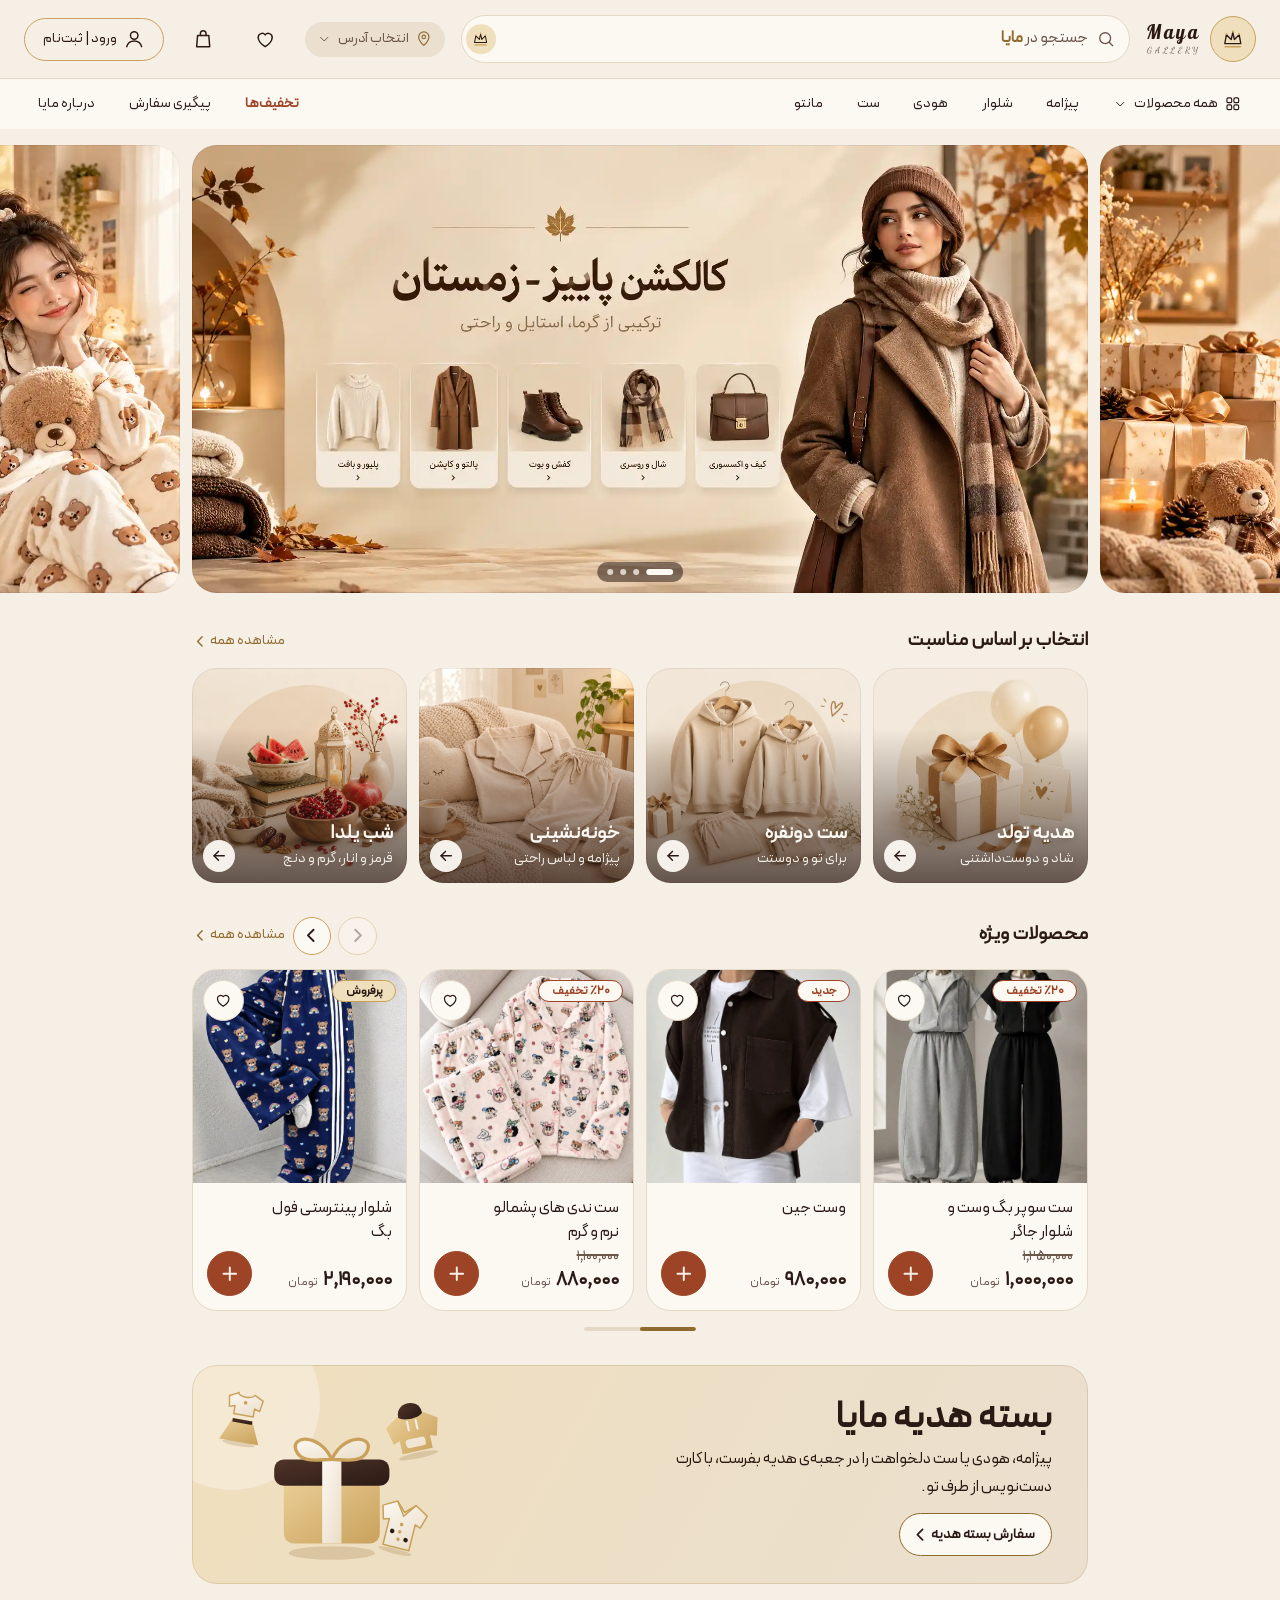
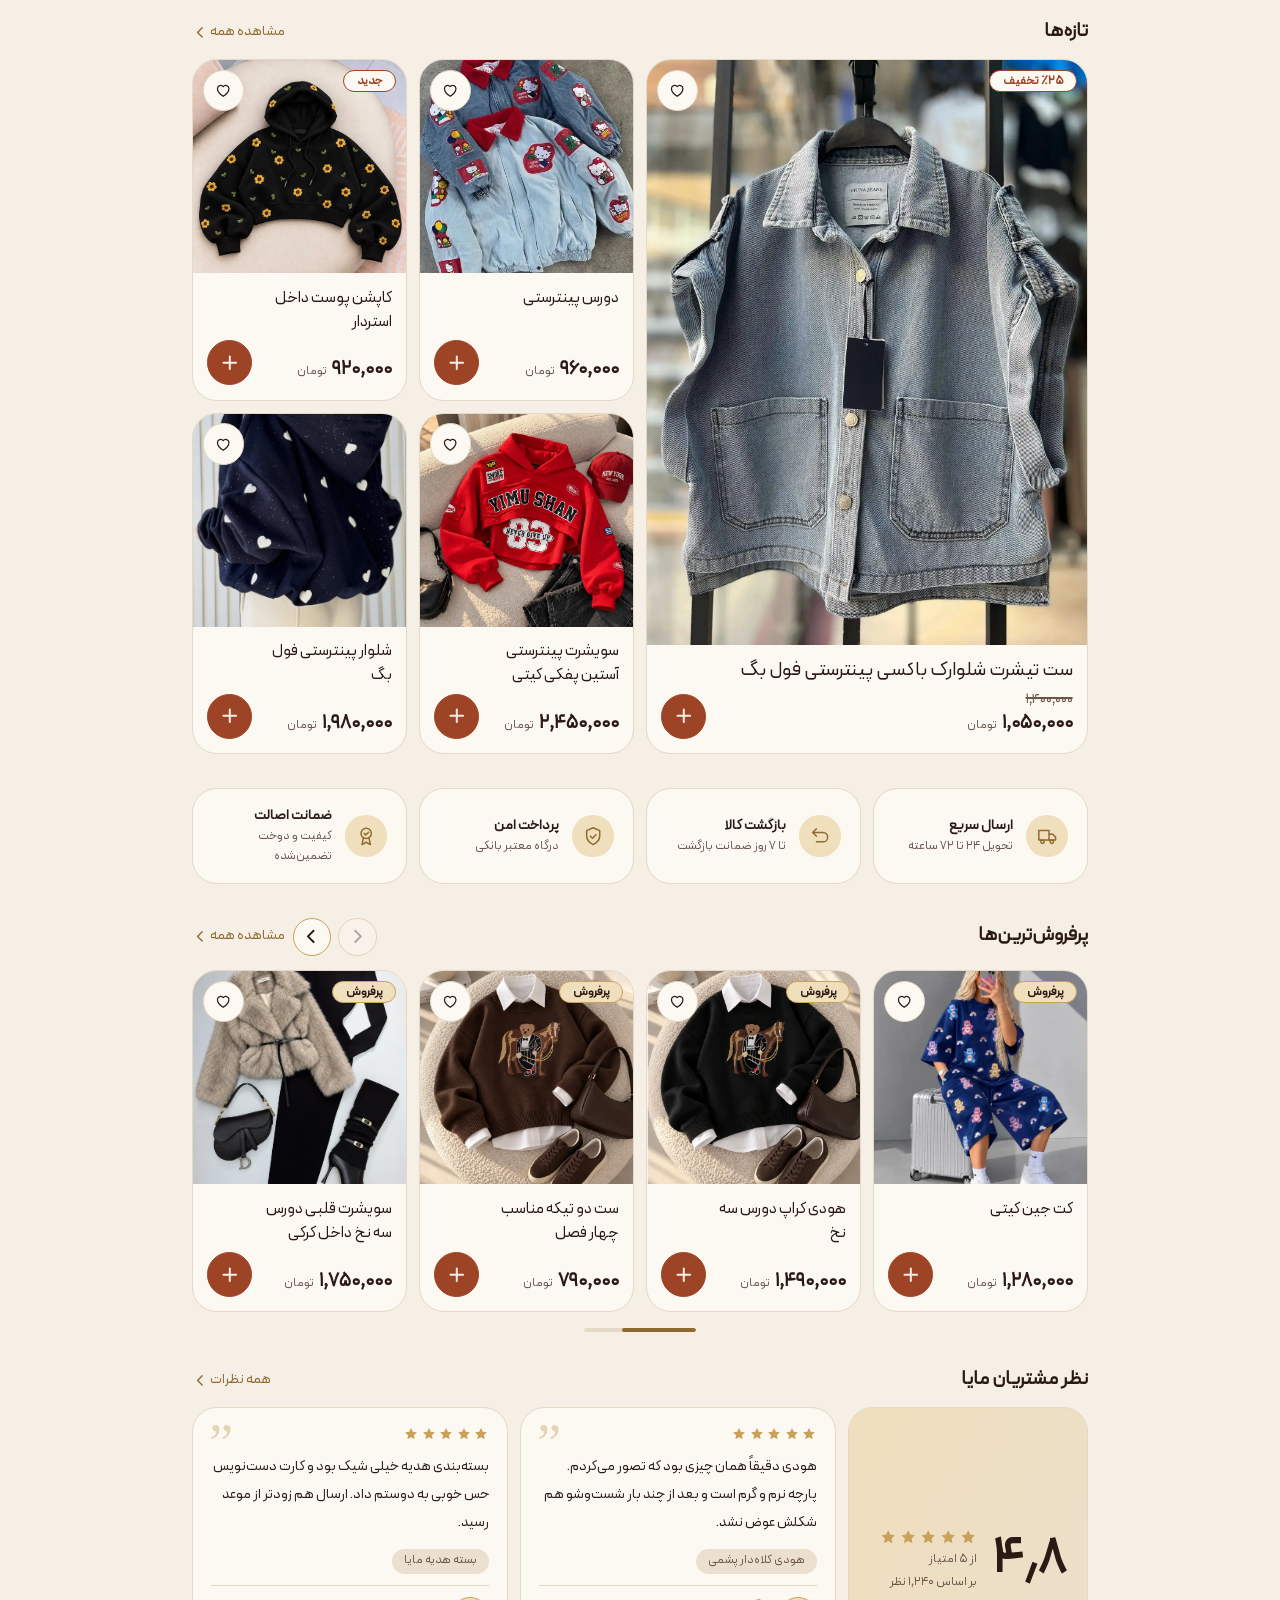
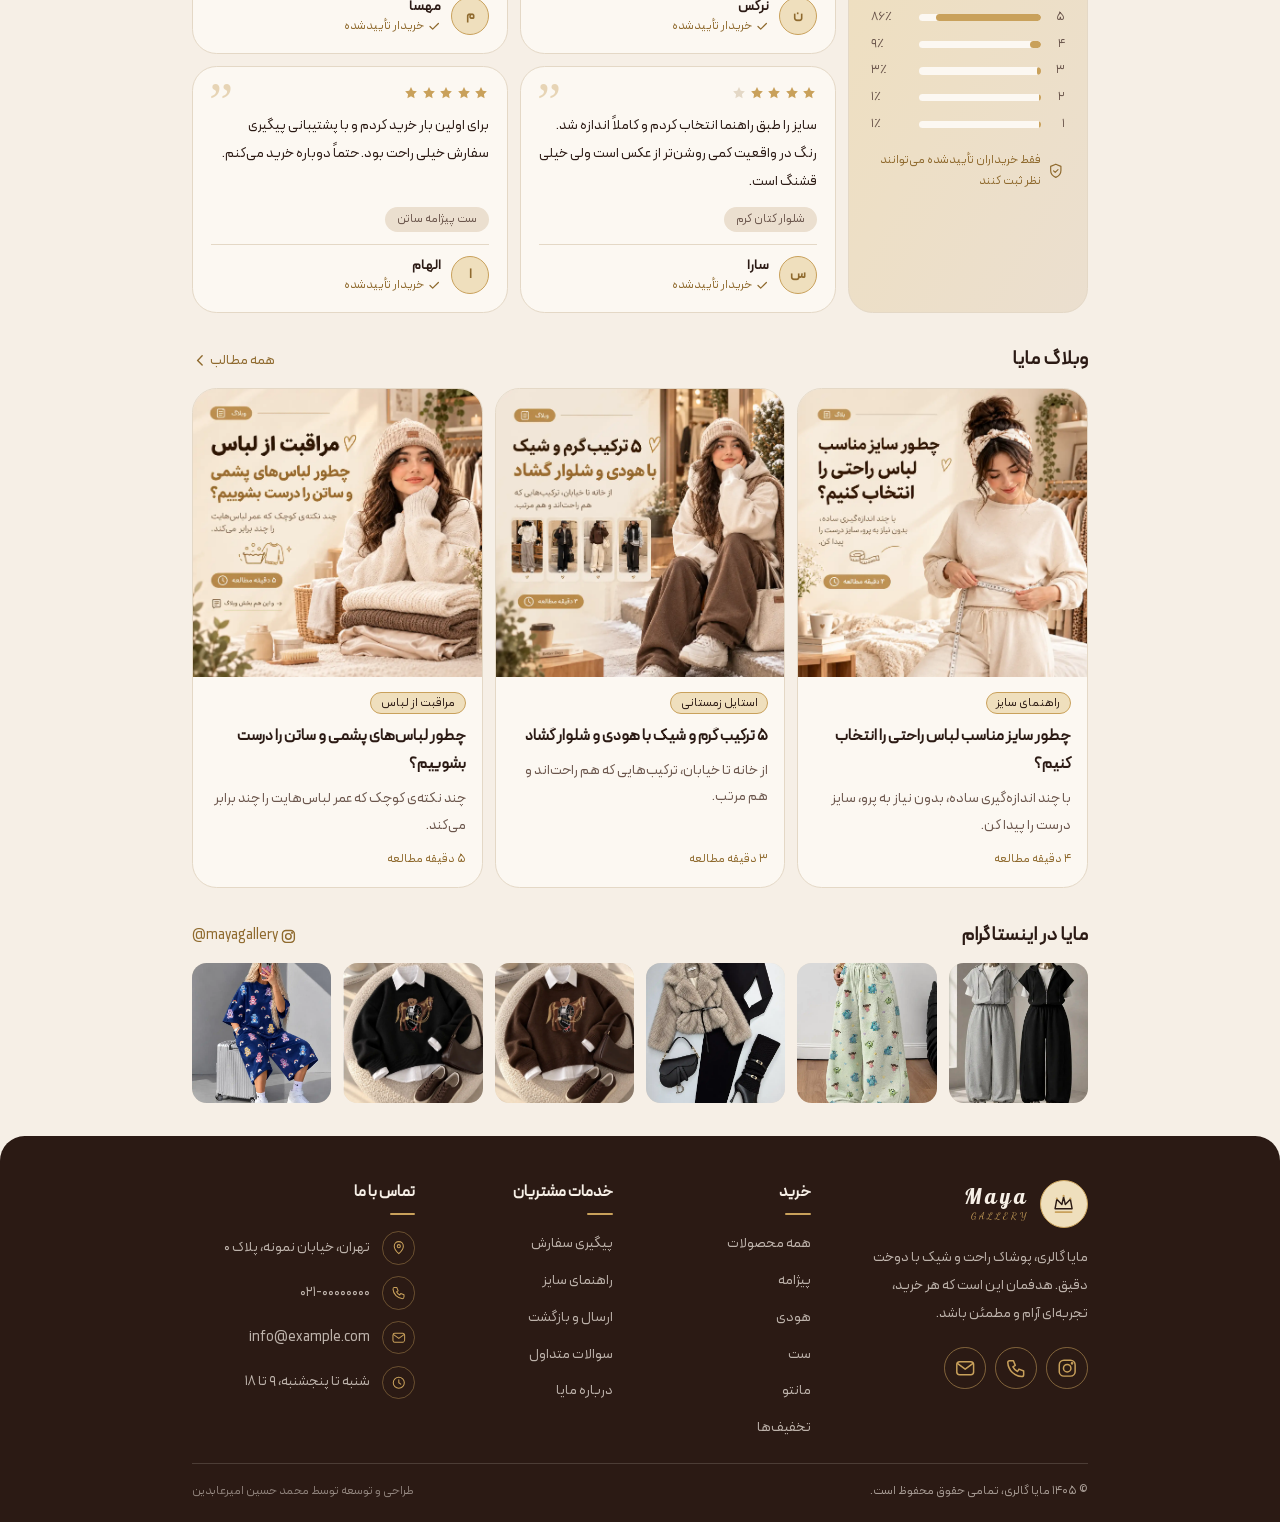
==== commit 1d9f62e3: "Update index.html" ====
--- a/pochita/index.html
+++ b/pochita/index.html
@@ -790,7 +790,7 @@
       <div class="occ-grid">
         <a class="occ" href="#"
           ><img
-            src="assets/img/box-1.webp"
+            src="assets/img/holiday-1.webp"
             alt=""
             loading="lazy"
             decoding="async"
@@ -802,7 +802,7 @@
         ></a>
         <a class="occ" href="#"
           ><img
-            src="assets/img/box-2.webp"
+            src="assets/img/holiday-2.webp"
             alt=""
             loading="lazy"
             decoding="async"
@@ -814,7 +814,7 @@
         ></a>
         <a class="occ" href="#"
           ><img
-            src="assets/img/box-3.webp"
+            src="assets/img/holiday-3.webp"
             alt=""
             loading="lazy"
             decoding="async"
@@ -826,7 +826,7 @@
         ></a>
         <a class="occ" href="#"
           ><img
-            src="assets/img/box-4.webp"
+            src="assets/img/holiday-4.webp"
             alt=""
             loading="lazy"
             decoding="async"
--- a/pochita/assets/css/style.css
+++ b/pochita/assets/css/style.css
@@ -1,5 +1,5 @@
 /* ==========================================================================
-   Wiish Accessories — style.css
+   Maya Gallery — style.css
    1. Fonts   2. Design tokens   3. Base   4. Header & navigation
    5. Hero & occasions   6. Product cards   7. Featured   8. Happy Mail
    9. New arrivals   10. Large monitors
@@ -8,25 +8,59 @@
 
 /* 1. Fonts ================================================================= */
 @font-face {
-  font-family: "Bonyade Koodak";
+  font-family: "Peyda";
   src: url("../fonts/Peyda-Regular.ttf") format("truetype");
   font-weight: 400;
   font-style: normal;
   font-display: swap;
 }
 
+@font-face {
+  font-family: "dancing-regular";
+  src: url("../fonts/DancingScript-Regular.ttf") format("truetype");
+  font-weight: 400;
+  font-style: normal;
+  font-display: swap;
+}
+
+@font-face {
+  font-family: "lobster";
+  src: url("../fonts/Lobster-Regular.ttf") format("truetype");
+  font-weight: 400;
+  font-style: normal;
+  font-display: swap;
+}
 /* 2. Design tokens ========================================================= */
 :root {
-  /* palette (the only colours) */
-  --color-white: #ffffff;
-  --color-bg: #fbf3f6;
-  --color-bg-alt: #efe6ec;
-  --color-brand: #f9d6ec;
-  --color-accent: #d9a6c8;
-  --color-accent-dark: #b97a9f;
-  --color-ink: #1e1a1d;
-  --color-muted: #7a6b76;
-  --color-line: #ead9e3;
+  /* palette: Espresso / Ivory / Champagne gold / Maple (+ tints & shades of them only) */
+  --espresso: #2b1a14;
+  --ivory: #f6efe6;
+  --gold: #c9a15b;
+  --maple: #9e4426; /* softened brick-maple (was #b5451b) */
+
+  /* tints & shades (same hues, lighter / deeper) */
+  --ivory-light: #fcf8f2; /* cards, inputs, panels */
+  --ivory-deep: #ebdfcf; /* alt background, neutral photo tiles */
+  --gold-deep: #8f6a2e; /* gold text/borders on ivory (readable) */
+  --gold-tint: #efdfbd; /* hover / selected fills */
+  --espresso-soft: #6b564c; /* secondary text */
+  --maple-deep: #7e341b; /* maple hover / pressed */
+  --line: #e4d8c6; /* hairlines */
+
+  /* roles used across the stylesheet */
+  --color-white: var(--ivory-light);
+  --color-bg: var(--ivory);
+  --color-bg-alt: var(--ivory-deep);
+  --color-brand: var(--gold-tint);
+  --color-accent: var(--gold);
+  --color-accent-dark: var(--gold-deep);
+  --color-ink: var(--espresso);
+  --color-muted: var(--espresso-soft);
+  --color-line: var(--line);
+  --color-maple: var(
+    --maple
+  ); /* ONLY: discount, "new", low stock, buy button */
+  --color-on-maple: var(--ivory);
 
   /* derived from the palette */
   --color-overlay: color-mix(in srgb, var(--color-ink) 40%, transparent);
@@ -42,7 +76,7 @@
     color-mix(in srgb, var(--color-accent-dark) 28%, transparent);
 
   /* typography */
-  --font-primary: "Bonyade Koodak", Tahoma, sans-serif;
+  --font-primary: "Peyda", Tahoma, sans-serif;
   --fs-xs: clamp(0.68rem, 0.64rem + 0.15vw, 0.76rem);
   --fs-sm: clamp(0.78rem, 0.74rem + 0.18vw, 0.88rem);
   --fs-md: clamp(0.88rem, 0.84rem + 0.2vw, 1rem);
@@ -78,6 +112,12 @@
   }
 }
 
+@media (max-width: 800px) {
+  .rv-sum {
+    display: none !important;
+  }
+}
+
 @media (min-width: 1024px) {
   :root {
     --layout-pad: max(15%, calc((100% - var(--container-max)) / 2));
@@ -95,6 +135,7 @@
   box-sizing: border-box;
   margin: 0;
   padding: 0;
+  font-family: var(--font-primary);
 }
 
 html {
@@ -105,12 +146,11 @@
 }
 
 body {
-  font-family: var(--font-primary);
   background: var(--color-bg);
   color: var(--color-ink);
   min-height: 100vh;
   line-height: 1.6;
-  padding-bottom: calc(4.9rem + env(safe-area-inset-bottom, 0px));
+  padding-bottom: 0; /* the footer reserves the space under the bottom nav */
 }
 
 body.sheet-open {
@@ -180,6 +220,23 @@
 .sheet a i .ic3 {
   width: 1.9rem;
   height: 1.9rem;
+}
+
+/* hidden SVG sprites + bottom-nav icon fills (colours come from --nav-fill / --nav-acc) */
+.sprite {
+  position: absolute;
+}
+
+.nav-fill {
+  fill: var(--nav-fill, none);
+}
+
+.nav-acc {
+  fill: var(--nav-acc, none);
+}
+
+.nav-acc-stroke {
+  stroke: var(--nav-acc, currentColor);
 }
 
 /* ===== 2) Sticky bar: the only sticky piece on mobile ===== */
@@ -463,7 +520,7 @@
   height: 1.15rem;
   padding: 0 0.28rem;
   border-radius: 999px;
-  background: var(--color-accent-dark);
+  background: var(--color-ink);
   color: var(--color-white);
   font-size: var(--fs-xs);
   font-weight: 500;
@@ -963,6 +1020,7 @@
     font-size: var(--fs-lg);
     letter-spacing: 0.14em;
     line-height: 1;
+    font-family: lobster;
   }
   .logo-txt small {
     display: block;
@@ -971,6 +1029,7 @@
     letter-spacing: 0.3em;
     color: var(--color-muted);
     margin-top: 0.25rem;
+    font-family: dancing-regular;
   }
   .row > .addr {
     grid-area: addr;
@@ -1055,7 +1114,7 @@
     flex: 1;
   }
   .desk-nav .promo {
-    color: var(--color-accent-dark);
+    color: var(--color-maple);
     font-weight: 700;
   }
 }
@@ -1140,6 +1199,10 @@
     width: 1.3rem;
     height: 1.3rem;
   }
+  .mega h3 .ic3 {
+    width: 1.5rem;
+    height: 1.5rem;
+  }
   .mega ul {
     display: grid;
     gap: 0.1rem;
@@ -1168,11 +1231,18 @@
     justify-content: flex-end;
     padding: 1.2rem;
   }
+  .mega-img img {
+    display: block;
+    width: 100%;
+    aspect-ratio: 5 / 3;
+    object-fit: cover;
+    border-radius: 30px;
+  }
   .mega-img b {
     font-weight: 700;
     font-size: var(--fs-lg);
   }
-  .mega-img span {
+  .mega-img p {
     font-size: var(--fs-sm);
     opacity: 0.8;
   }
@@ -1216,7 +1286,7 @@
 }
 
 /* ===== HERO SLIDER (RTL, looping, peeking neighbours) =====
- Image rule: every slide is a fixed-ratio box (mobile 2:1, tablet+ 3:1) and the picture is
+ Image rule: every slide is a fixed-ratio box (2:1 on every screen, same as the banner images) and the picture is
  object-fit:cover, so ANY image size/ratio fills the frame without stretching or breaking the layout. */
 .hero {
   --ar: 2/1;
@@ -1309,7 +1379,7 @@
   gap: 0.1rem;
   padding: 0 0.45rem;
   border-radius: 999px;
-  background: color-mix(in srgb, var(--color-accent-dark) 60%, transparent);
+  background: color-mix(in srgb, var(--color-ink) 55%, transparent);
 }
 
 .dot {
@@ -1373,9 +1443,16 @@
 
 @media (min-width: 768px) {
   .hero {
-    --ar: 3/1;
+    --ar: 2/1;
     --pt: 1rem;
+    /* slide height follows the screen height (so it never swallows the page);
+       width = 2 x height, capped at the site's content width, so the 2:1 image is never cropped */
+    --sh: clamp(16rem, 54vh, 34rem);
+    --sw: min(calc(var(--sh) * 2), calc(100% - 2 * var(--layout-pad)));
     background: var(--color-bg);
+  }
+  .slide {
+    flex: 0 0 min(calc(var(--sh) * 2), 100%);
   }
   .dots {
     bottom: calc(var(--pb) + 0.7rem);
@@ -1415,10 +1492,10 @@
     stroke-width: 2.2;
   }
   .hero-btn.prev {
-    right: calc(var(--layout-pad) + 1.1rem);
+    right: calc((100% - var(--sw)) / 2 + 1.1rem);
   }
   .hero-btn.next {
-    left: calc(var(--layout-pad) + 1.1rem);
+    left: calc((100% - var(--sw)) / 2 + 1.1rem);
   }
   .hero:hover .hero-btn,
   .hero:focus-within .hero-btn {
@@ -1641,16 +1718,16 @@
   -webkit-tap-highlight-color: transparent;
 }
 .pc[data-tone="1"] {
-  --tile: var(--color-brand);
+  --tile: var(--color-bg-alt);
 }
 .pc[data-tone="2"] {
-  --tile: var(--color-line);
+  --tile: var(--color-bg-alt);
 }
 .pc[data-tone="3"] {
   --tile: var(--color-bg-alt);
 }
 .pc[data-tone="4"] {
-  --tile: color-mix(in srgb, var(--color-accent) 35%, var(--color-white));
+  --tile: var(--color-bg-alt);
 }
 
 /* photo: square frame, any photo size is cropped to fit (object-fit: cover) */
@@ -1678,13 +1755,18 @@
   top: var(--pc-inset);
   inset-inline-start: var(--pc-inset);
   padding: 0 0.6rem;
-  border: 1px solid var(--color-accent);
+  border: 1px solid var(--color-maple);
   border-radius: 999px;
-  background: var(--color-brand);
-  color: var(--color-accent-dark);
+  background: var(--color-white);
+  color: var(--color-maple);
   font-size: var(--fs-xs);
   font-weight: 700;
   line-height: 1.7;
+}
+.pc-b--gold {
+  border-color: var(--color-accent);
+  background: var(--color-brand);
+  color: var(--color-ink);
 }
 .pc-h {
   position: absolute;
@@ -1769,7 +1851,7 @@
 .pc-p b {
   font-size: var(--fs-md);
   font-weight: 700;
-  color: var(--color-accent-dark);
+  color: var(--color-ink);
 }
 .pc-p small {
   font-size: var(--fs-xs);
@@ -1815,10 +1897,10 @@
     place-items: center;
     width: 2.8rem;
     height: 2.8rem;
-    border: 1.5px solid var(--color-accent-dark);
+    border: 1.5px solid var(--color-maple);
     border-radius: 50%;
-    background: var(--color-brand);
-    color: var(--color-ink);
+    background: var(--color-maple);
+    color: var(--color-on-maple);
     transition: background var(--anim-fast), transform var(--anim-fast);
   }
   .pc-add .ic {
@@ -1830,7 +1912,8 @@
     display: none;
   }
   .pc-add.ok {
-    background: var(--color-accent);
+    background: var(--color-ink);
+    border-color: var(--color-ink);
   }
   .pc-add.ok .ic-p {
     display: none;
@@ -1860,7 +1943,8 @@
     transform: scale(1.06);
   }
   .pc-add:hover {
-    background: var(--color-accent);
+    background: var(--maple-deep);
+    border-color: var(--maple-deep);
   }
 }
 
@@ -2000,11 +2084,7 @@
   padding: var(--space-md);
   padding-inline-end: var(--space-xs);
   border-radius: var(--radius);
-  background: linear-gradient(
-    120deg,
-    var(--color-brand),
-    color-mix(in srgb, var(--color-accent) 55%, var(--color-brand))
-  );
+  background: linear-gradient(120deg, var(--color-brand), var(--color-bg-alt));
   isolation: isolate;
   -webkit-tap-highlight-color: transparent;
 }
@@ -2129,6 +2209,12 @@
     transform: rotate(14deg);
   }
 }
+
+@media (max-width: 480px) {
+  .occs {
+    margin-top: 20px;
+  }
+}
 @media (min-width: 1024px) {
   .hm-tx h2 {
     font-size: var(--fs-2xl);
@@ -2191,7 +2277,7 @@
     grid-template-columns: repeat(3, minmax(0, 1fr));
   }
   .new-grid .pc:nth-child(n + 5) {
-    display: block;
+    display: flex;
   }
   .new-grid .pc:nth-child(n + 7) {
     display: none;
@@ -2214,9 +2300,595 @@
     grid-template-columns: repeat(5, minmax(0, 1fr));
   }
   .new-grid .pc:nth-child(n + 6) {
-    display: block;
+    display: flex;
   }
   .new-grid .pc:nth-child(n + 8) {
     display: none;
   }
 }
+
+/* 10. Trust strip ========================================================== */
+.trust,
+.rv,
+.blog,
+.ig {
+  padding: 0 var(--layout-pad) var(--space-section);
+  background: var(--color-bg);
+}
+.trust-list {
+  display: grid;
+  grid-template-columns: repeat(2, minmax(0, 1fr));
+  gap: var(--layout-gap);
+  margin: 0;
+  padding: 0;
+  list-style: none;
+}
+.trust-i {
+  display: flex;
+  flex-direction: column;
+  align-items: flex-start;
+  gap: 0.6rem;
+  padding: 0.9rem;
+  border: 1px solid var(--color-line);
+  border-radius: var(--radius);
+  background: var(--color-white);
+}
+.trust-ic {
+  display: grid;
+  place-items: center;
+  flex: none;
+  width: 2.6rem;
+  height: 2.6rem;
+  border-radius: 50%;
+  background: var(--color-brand);
+  color: var(--color-accent-dark);
+}
+.trust-i b {
+  display: block;
+  font-size: var(--fs-sm);
+  font-weight: 700;
+  line-height: 1.5;
+}
+.trust-i div span {
+  display: block;
+  font-size: var(--fs-xs);
+  line-height: 1.7;
+  color: var(--color-muted);
+}
+@media (min-width: 600px) {
+  .trust-i {
+    flex-direction: row;
+    align-items: center;
+    gap: 0.8rem;
+  }
+}
+@media (min-width: 1024px) {
+  .trust-list {
+    grid-template-columns: repeat(4, minmax(0, 1fr));
+  }
+  .trust-i {
+    padding: 1rem 1.2rem;
+  }
+}
+
+/* 11-12. Reviews and blog (sideways scroll on phones, columns on laptops) ===== */
+.rv-list,
+.blog-list {
+  display: flex;
+  gap: var(--layout-gap);
+  overflow-x: auto;
+  margin-inline: calc(var(--layout-pad) * -1);
+  padding: 0.1rem var(--layout-pad) 0.2rem;
+  scroll-padding-inline: var(--layout-pad);
+  scroll-snap-type: x mandatory;
+  scrollbar-width: none;
+  -webkit-overflow-scrolling: touch;
+}
+.rv-list::-webkit-scrollbar,
+.blog-list::-webkit-scrollbar {
+  display: none;
+}
+.rv-c,
+.blog-c {
+  flex: 0 0 78%;
+  min-width: 0;
+  scroll-snap-align: start;
+  border: 1px solid var(--color-line);
+  border-radius: var(--radius);
+  background: var(--color-white);
+}
+@media (min-width: 600px) {
+  .rv-c,
+  .blog-c {
+    flex-basis: 44%;
+  }
+}
+@media (min-width: 1024px) {
+  .rv-list,
+  .blog-list {
+    display: grid;
+    margin-inline: 0;
+    padding: 0;
+    overflow: visible;
+  }
+  .rv-list {
+    grid-template-columns: repeat(4, minmax(0, 1fr));
+  }
+  .blog-list {
+    grid-template-columns: repeat(3, minmax(0, 1fr));
+  }
+}
+.stars {
+  display: inline-flex;
+  gap: 0.1rem;
+  color: var(--color-accent);
+}
+.stars .ic {
+  width: 1rem;
+  height: 1rem;
+  fill: currentColor;
+  stroke: none;
+}
+.stars .off {
+  color: var(--color-line);
+}
+.rv-wrap {
+  display: grid;
+  gap: var(--layout-gap);
+}
+.rv-wrap > * {
+  min-width: 0;
+}
+.rv-sum {
+  display: flex;
+  flex-direction: column;
+  gap: 1rem;
+  padding: 1.1rem;
+  border: 1px solid var(--color-line);
+  border-radius: var(--radius);
+  background: linear-gradient(120deg, var(--color-brand), var(--color-bg-alt));
+}
+.rv-score {
+  display: flex;
+  align-items: center;
+  gap: 0.9rem;
+}
+.rv-score b {
+  font-size: 3rem;
+  font-weight: 700;
+  line-height: 1;
+  color: var(--color-ink);
+}
+.rv-score > div {
+  display: grid;
+  gap: 0.2rem;
+  justify-items: start;
+}
+.rv-score .stars .ic {
+  width: 1.15rem;
+  height: 1.15rem;
+}
+.rv-cnt {
+  font-size: var(--fs-xs);
+  line-height: 1.6;
+  color: var(--color-muted);
+}
+.rv-bars {
+  display: grid;
+  gap: 0.45rem;
+  margin: 0;
+  padding: 0;
+  list-style: none;
+}
+.rv-bars li {
+  display: grid;
+  grid-template-columns: 0.9rem minmax(0, 1fr) 2.4rem;
+  align-items: center;
+  gap: 0.6rem;
+  font-size: var(--fs-xs);
+  color: var(--color-muted);
+}
+.rv-bars i {
+  display: block;
+  height: 0.45rem;
+  overflow: hidden;
+  border-radius: 999px;
+  background: var(--color-white);
+}
+.rv-bars u {
+  display: block;
+  width: var(--w);
+  height: 100%;
+  border-radius: inherit;
+  background: var(--color-accent);
+  text-decoration: none;
+}
+.rv-bars em {
+  font-style: normal;
+  text-align: end;
+}
+.rv-note {
+  display: flex;
+  align-items: center;
+  gap: 0.4rem;
+  font-size: var(--fs-xs);
+  line-height: 1.7;
+  color: var(--color-accent-dark);
+}
+.rv-note .ic {
+  width: 1.1rem;
+  height: 1.1rem;
+}
+.rv-c {
+  position: relative;
+  display: flex;
+  flex-direction: column;
+  gap: 0.7rem;
+  padding: 1.1rem;
+}
+.rv-c::after {
+  content: "\201D";
+  position: absolute;
+  top: 0.5rem;
+  inset-inline-end: 1rem;
+  font-family: Georgia, "Times New Roman", serif;
+  font-size: 3.4rem;
+  line-height: 1;
+  color: var(--color-accent);
+  opacity: 0.4;
+  pointer-events: none;
+}
+.rv-t {
+  flex: 1;
+  font-size: var(--fs-sm);
+  line-height: 2;
+}
+.rv-p {
+  align-self: flex-start;
+  padding: 0.1rem 0.75rem;
+  border-radius: 999px;
+  background: var(--color-bg-alt);
+  font-size: var(--fs-xs);
+  line-height: 1.8;
+  color: var(--color-muted);
+}
+.rv-f {
+  display: flex;
+  align-items: center;
+  gap: 0.6rem;
+  padding-top: 0.7rem;
+  border-top: 1px solid var(--color-line);
+}
+.rv-av {
+  display: grid;
+  place-items: center;
+  flex: none;
+  width: 2.4rem;
+  height: 2.4rem;
+  border: 1px solid var(--color-accent);
+  border-radius: 50%;
+  background: var(--color-brand);
+  color: var(--color-accent-dark);
+  font-size: var(--fs-sm);
+  font-weight: 700;
+}
+.rv-n {
+  font-size: var(--fs-sm);
+  font-weight: 700;
+  line-height: 1.4;
+}
+.rv-v {
+  display: flex;
+  align-items: center;
+  gap: 0.2rem;
+  font-size: var(--fs-xs);
+  line-height: 1.5;
+  color: var(--color-accent-dark);
+}
+.rv-v .ic {
+  width: 0.9rem;
+  height: 0.9rem;
+  stroke-width: 2;
+}
+@media (min-width: 600px) and (max-width: 1023.98px) {
+  .rv-sum {
+    flex-direction: row;
+    align-items: center;
+    flex-wrap: wrap;
+    justify-content: space-between;
+  }
+  .rv-bars {
+    flex: 1 1 14rem;
+    max-width: 22rem;
+  }
+  .rv-note {
+    flex-basis: 100%;
+  }
+}
+@media (min-width: 1024px) {
+  .rv-wrap {
+    grid-template-columns: minmax(15rem, 0.85fr) minmax(0, 2.6fr);
+    align-items: stretch;
+  }
+  .rv-sum {
+    justify-content: center;
+    padding: 1.4rem;
+  }
+  .rv-list {
+    grid-template-columns: repeat(2, minmax(0, 1fr));
+  }
+}
+.blog-c {
+  display: flex;
+  flex-direction: column;
+  overflow: hidden;
+}
+.blog-i {
+  position: relative;
+  display: block;
+  aspect-ratio: 10 / 10;
+  overflow: hidden;
+  background: var(--color-bg-alt);
+}
+.blog-i img {
+  position: absolute;
+  inset: 0;
+  width: 100%;
+  height: 100%;
+  object-fit: cover;
+  transition: transform 0.5s ease;
+}
+.blog-b {
+  display: flex;
+  flex: 1;
+  flex-direction: column;
+  gap: 0.45rem;
+  padding: 0.9rem 1rem 1.1rem;
+}
+.blog-tag {
+  align-self: flex-start;
+  padding: 0 0.6rem;
+  border: 1px solid var(--color-accent);
+  border-radius: 999px;
+  background: var(--color-brand);
+  font-size: var(--fs-xs);
+  line-height: 1.7;
+}
+.blog-t {
+  font-size: var(--fs-md);
+  font-weight: 700;
+  line-height: 1.8;
+}
+.blog-p {
+  font-size: var(--fs-sm);
+  line-height: 1.9;
+  color: var(--color-muted);
+}
+.blog-m {
+  margin-top: auto;
+  padding-top: 0.2rem;
+  font-size: var(--fs-xs);
+  color: var(--color-accent-dark);
+}
+@media (hover: hover) and (pointer: fine) {
+  .blog-c:hover .blog-i img {
+    transform: scale(1.05);
+  }
+}
+
+/* 13. Instagram =========================================================== */
+.ig-grid {
+  display: grid;
+  grid-template-columns: repeat(3, minmax(0, 1fr));
+  gap: var(--layout-gap);
+}
+.ig-t {
+  position: relative;
+  display: block;
+  aspect-ratio: 1;
+  overflow: hidden;
+  border-radius: calc(var(--radius) * 0.6);
+  background: var(--color-bg-alt);
+}
+.ig-t img {
+  position: absolute;
+  inset: 0;
+  width: 100%;
+  height: 100%;
+  object-fit: cover;
+}
+.ig-t::after {
+  content: "";
+  position: absolute;
+  inset: 0;
+  background: color-mix(in srgb, var(--color-ink) 45%, transparent);
+  opacity: 0;
+  transition: opacity 0.25s ease;
+}
+.ig-t .ic {
+  position: absolute;
+  z-index: 1;
+  top: 50%;
+  left: 50%;
+  translate: -50% -50%;
+  color: var(--color-white);
+  opacity: 0;
+  transition: opacity 0.25s ease;
+}
+@media (hover: hover) and (pointer: fine) {
+  .ig-t:hover::after,
+  .ig-t:hover .ic {
+    opacity: 1;
+  }
+}
+@media (min-width: 1024px) {
+  .ig-grid {
+    grid-template-columns: repeat(6, minmax(0, 1fr));
+  }
+}
+
+/* 14. Footer ============================================================== */
+.ft {
+  padding: var(--space-md) var(--layout-pad)
+    calc(5.9rem + env(safe-area-inset-bottom, 0px));
+  border-radius: var(--radius) var(--radius) 0 0;
+  background: var(--color-ink);
+  color: var(--color-bg);
+}
+.ft-g {
+  display: grid;
+  grid-template-columns: repeat(2, minmax(0, 1fr));
+  gap: 2rem 1rem;
+  padding-block: var(--space-md);
+}
+.ft-brand,
+.ft-ct {
+  grid-column: 1 / -1;
+}
+.ft-logo {
+  display: inline-flex;
+  align-items: center;
+  gap: 0.7rem;
+  -webkit-tap-highlight-color: transparent;
+}
+.ft-mark {
+  display: grid;
+  place-items: center;
+  flex: none;
+  width: 3rem;
+  height: 3rem;
+  border: 1px solid var(--color-accent);
+  border-radius: 50%;
+  background: var(--color-brand);
+}
+.ft-mark svg {
+  width: 1.7rem;
+  height: 1.7rem;
+}
+.ft-lt {
+  font-size: calc(var(--fs-lg) * 1.15);
+  font-weight: 500;
+  letter-spacing: 0.14em;
+  line-height: 1;
+  color: var(--color-bg);
+  font-family: lobster;
+}
+.ft-lt small {
+  display: block;
+  margin-top: 0.3rem;
+  font-size: 0.6rem;
+  font-weight: 300;
+  letter-spacing: 0.3em;
+  color: var(--color-accent);
+  font-family: dancing-regular;
+}
+.ft-about {
+  max-width: 30rem;
+  margin-top: 1rem;
+  font-size: var(--fs-sm);
+  line-height: 2;
+  color: color-mix(in srgb, var(--color-bg) 72%, transparent);
+}
+.ft h3 {
+  margin-bottom: 1rem;
+  font-size: var(--fs-md);
+  font-weight: 700;
+  color: var(--color-bg);
+}
+.ft h3::after {
+  content: "";
+  display: block;
+  width: 1.6rem;
+  height: 2px;
+  margin-top: 0.5rem;
+  border-radius: 2px;
+  background: var(--color-accent);
+}
+.ft ul {
+  display: grid;
+  gap: 0.7rem;
+  margin: 0;
+  padding: 0;
+  list-style: none;
+}
+.ft a {
+  font-size: var(--fs-sm);
+  color: color-mix(in srgb, var(--color-bg) 72%, transparent);
+  transition: color 0.2s ease;
+}
+.ft a:hover {
+  color: var(--color-accent);
+}
+.ft a:focus-visible {
+  outline-color: var(--color-accent);
+}
+.ft-soc {
+  display: flex;
+  gap: 0.6rem;
+  margin-top: 1.2rem;
+}
+.ft-soc a {
+  display: grid;
+  place-items: center;
+  width: 2.6rem;
+  height: 2.6rem;
+  border: 1px solid color-mix(in srgb, var(--color-accent) 55%, transparent);
+  border-radius: 50%;
+  color: var(--color-accent);
+  transition: background 0.2s ease, color 0.2s ease;
+}
+.ft-soc a:hover {
+  background: var(--color-accent);
+  color: var(--color-ink);
+}
+.ft-ct li {
+  display: flex;
+  align-items: center;
+  gap: 0.7rem;
+  font-size: var(--fs-sm);
+  line-height: 1.7;
+  color: color-mix(in srgb, var(--color-bg) 72%, transparent);
+}
+.ft-ct .ic {
+  flex: none;
+  box-sizing: border-box;
+  width: 2.1rem;
+  height: 2.1rem;
+  padding: 0.5rem;
+  border: 1px solid color-mix(in srgb, var(--color-accent) 40%, transparent);
+  border-radius: 50%;
+  color: var(--color-accent);
+}
+.ft-bot {
+  display: flex;
+  flex-direction: column;
+  align-items: center;
+  gap: 0.3rem;
+  padding-top: 1.1rem;
+  border-top: 1px solid color-mix(in srgb, var(--color-bg) 16%, transparent);
+  font-size: var(--fs-xs);
+  line-height: 1.8;
+  text-align: center;
+  color: color-mix(in srgb, var(--color-bg) 60%, transparent);
+}
+.ft-by {
+  color: color-mix(in srgb, var(--color-bg) 48%, transparent);
+}
+@media (min-width: 768px) {
+  .ft {
+    padding-bottom: 1.2rem;
+  }
+  .ft-g {
+    grid-template-columns: 1.5fr 1fr 1fr 1.4fr;
+    gap: 2rem 2.4rem;
+  }
+  .ft-brand,
+  .ft-ct {
+    grid-column: auto;
+  }
+  .ft-bot {
+    flex-direction: row;
+    justify-content: space-between;
+    text-align: start;
+  }
+}
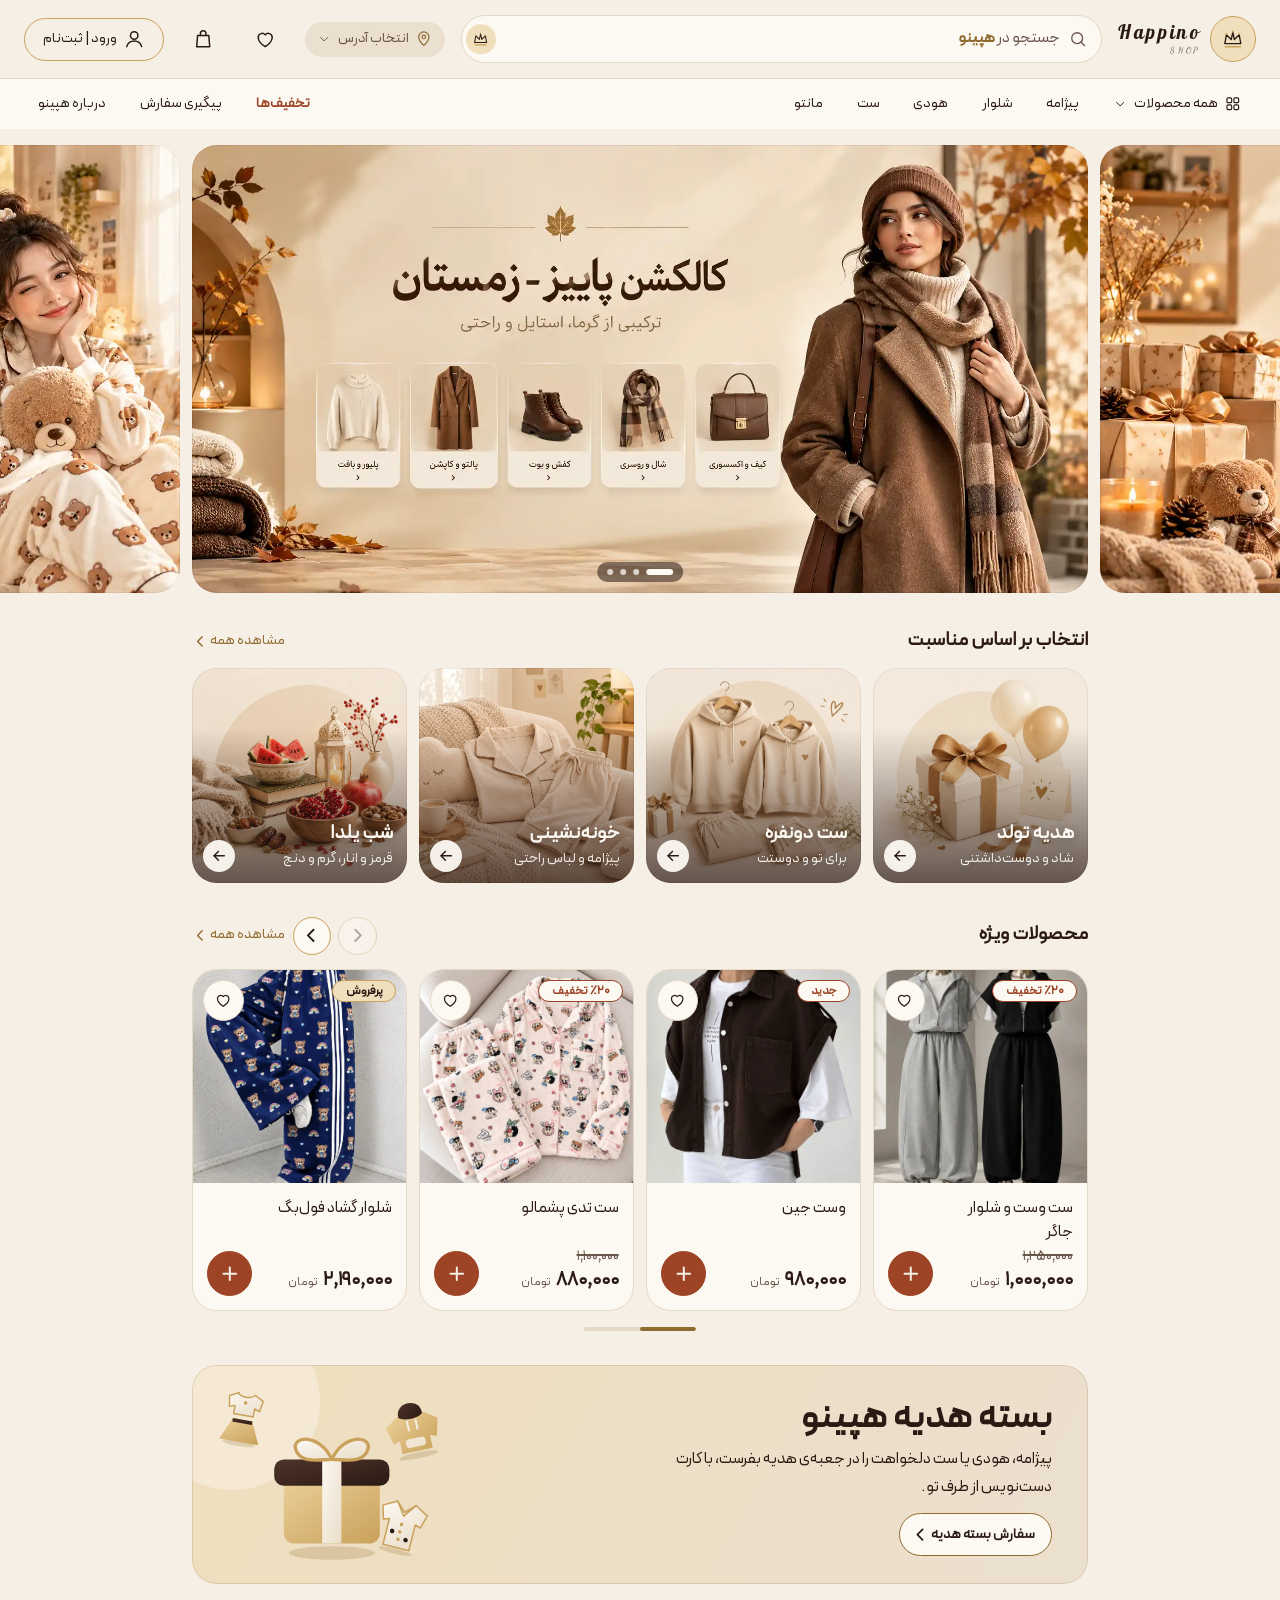
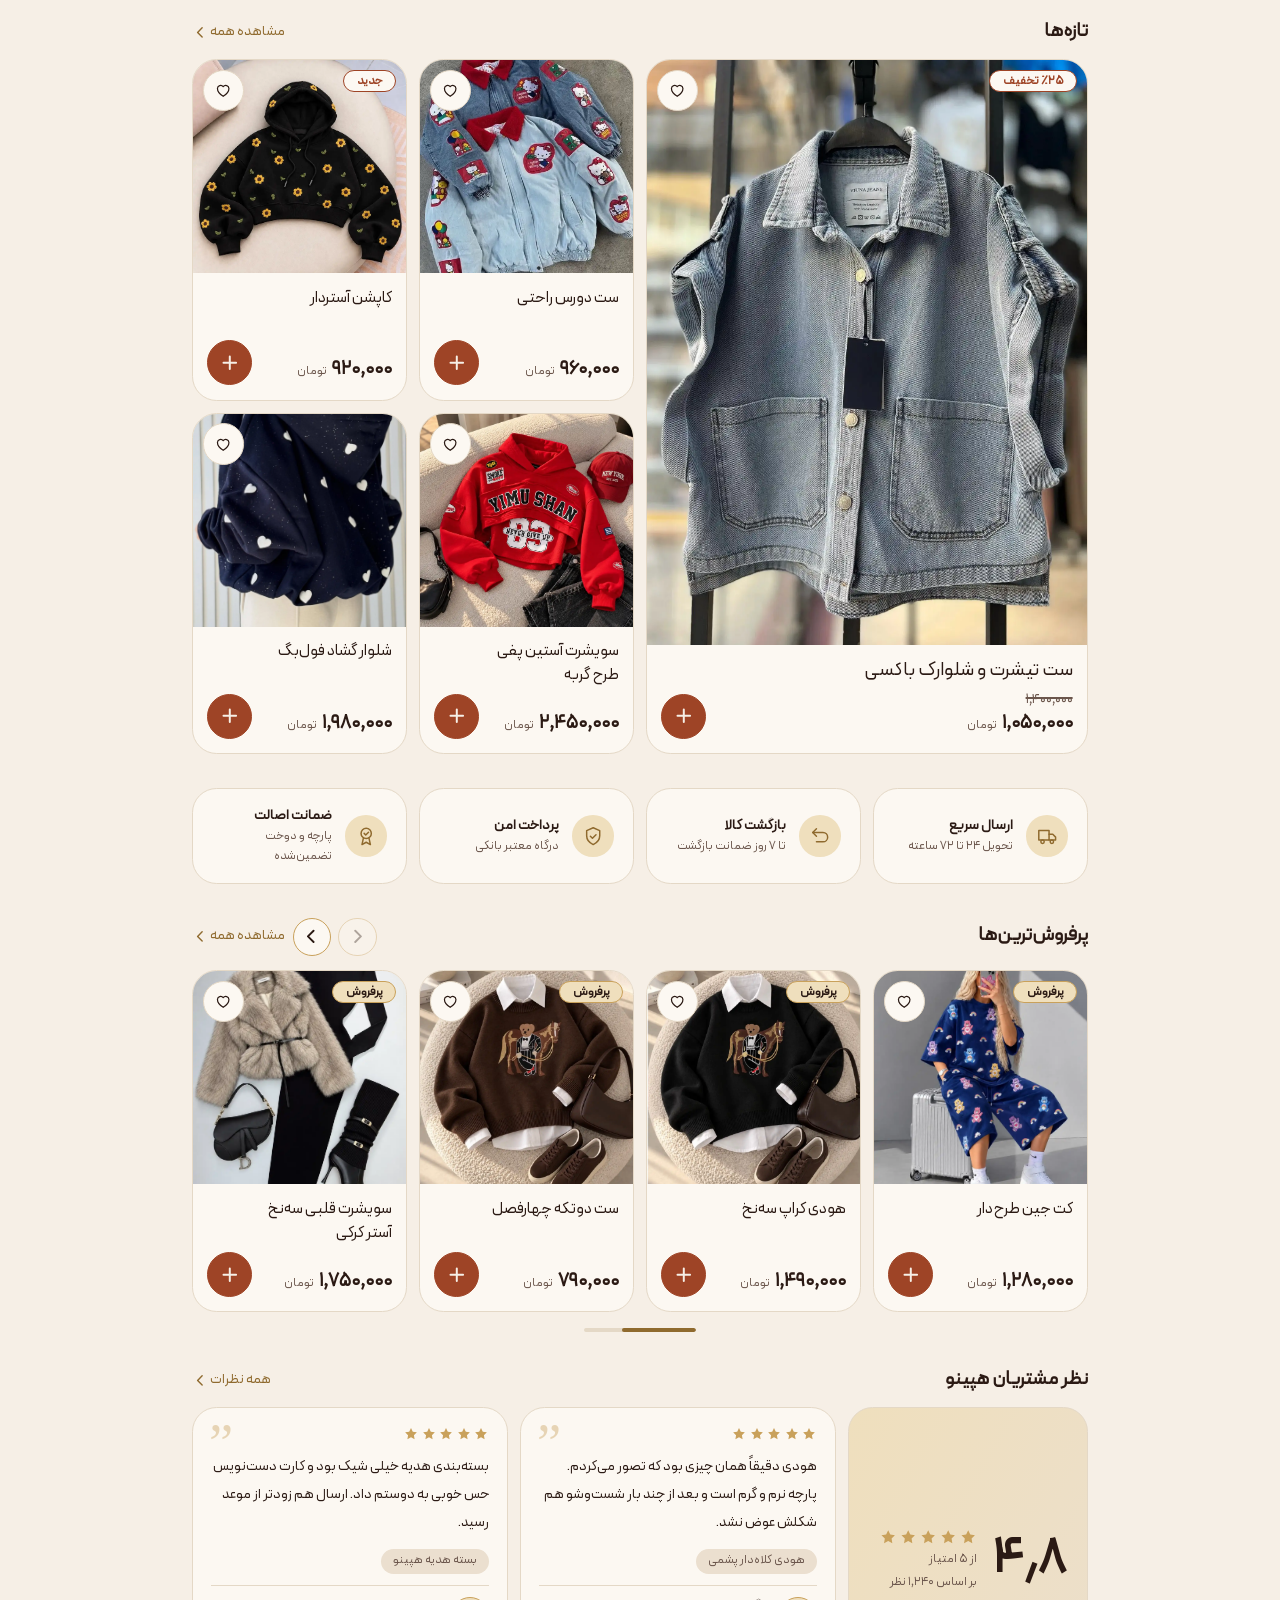
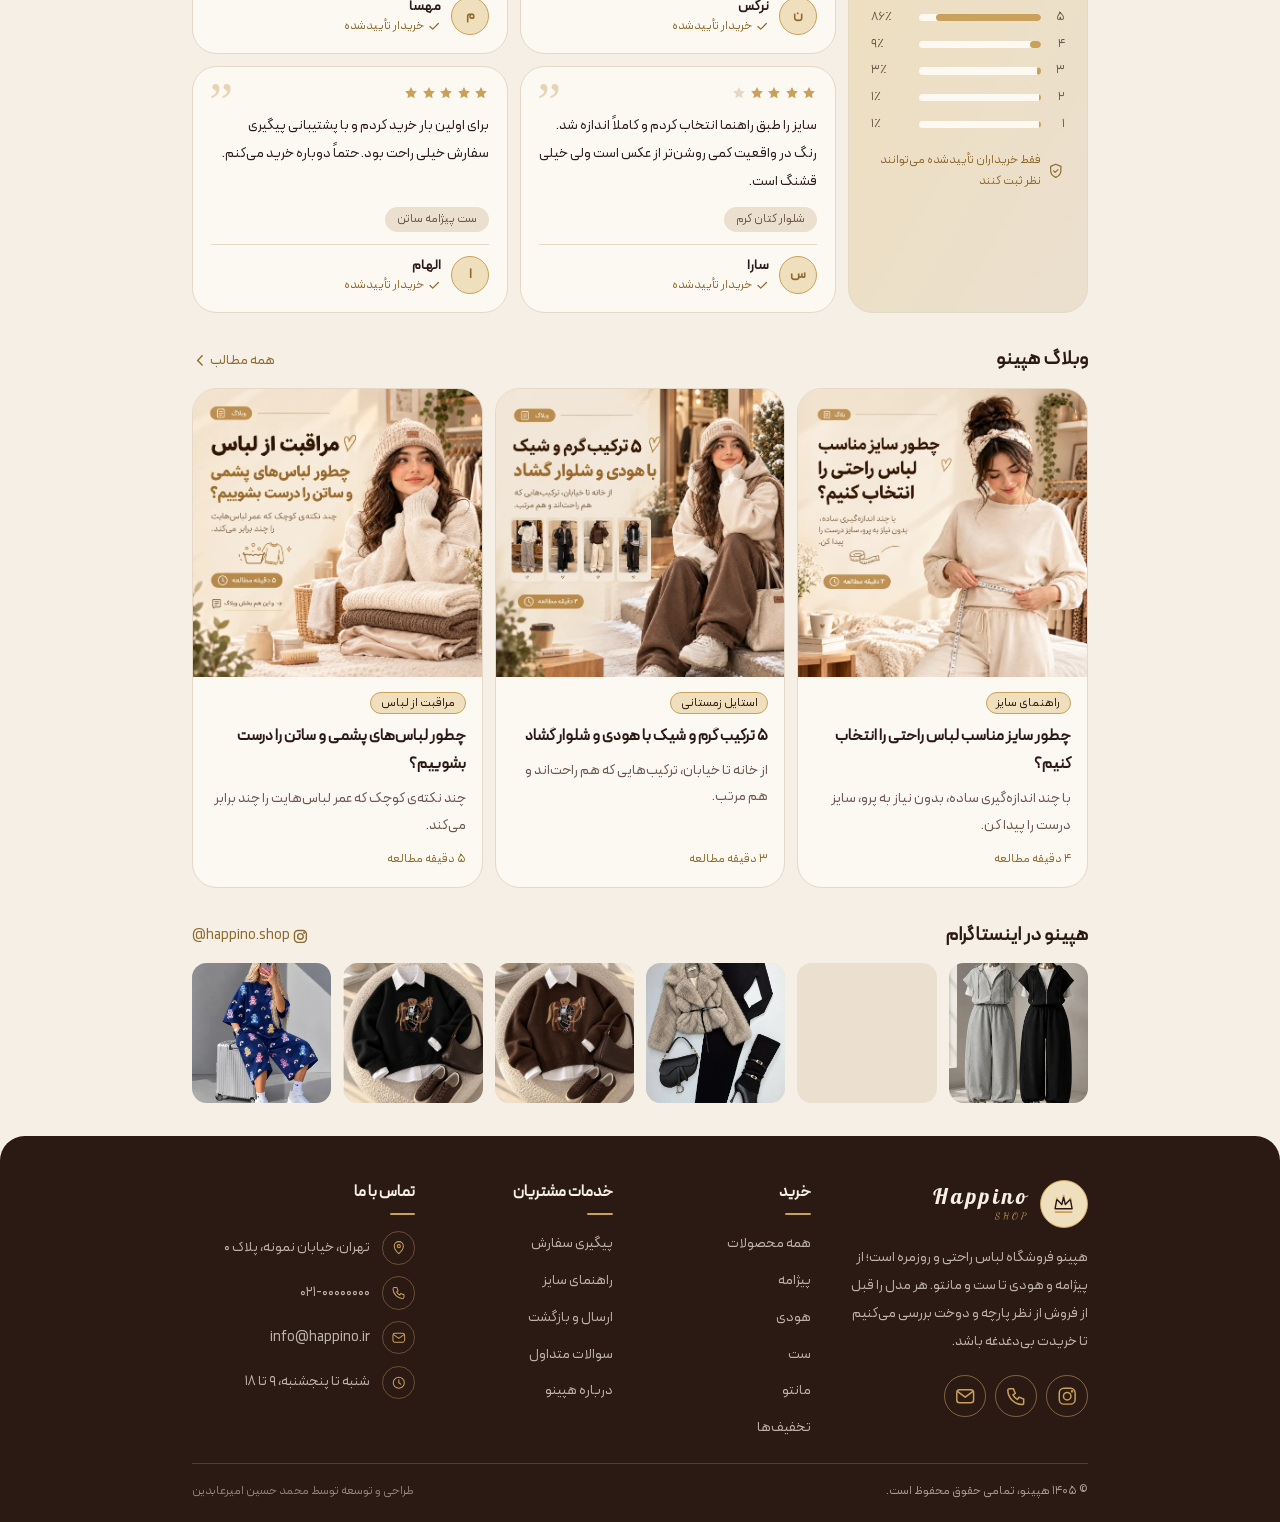
==== commit 66931595: "Add files via upload" ====
--- a/pochita/index.html
+++ b/pochita/index.html
@@ -7,7 +7,7 @@
       name="viewport"
       content="width=device-width, initial-scale=1, viewport-fit=cover"
     />
-    <title>مایا گالری | هدر و منو</title>
+    <title>هپینو | فروشگاه آنلاین لباس راحتی و روزمره</title>
     <link
       rel="preload"
       href="assets/fonts/Peyda-Regular.ttf"
@@ -529,11 +529,11 @@
       <!-- Sticky bar: search on mobile; full header on tablet/desktop -->
       <div class="bar" id="bar" role="banner">
         <div class="wrap row">
-          <a class="logo" href="#" aria-label="مایا گالری - صفحه اصلی">
+          <a class="logo" href="#" aria-label="هپینو - صفحه اصلی">
             <span class="logo-mark"
               ><svg><use href="#i-bow" /></svg
             ></span>
-            <span class="logo-txt">Maya<small>GALLERY</small></span>
+            <span class="logo-txt">Happino<small>SHOP</small></span>
           </a>
 
           <form class="search" role="search" action="/search">
@@ -542,10 +542,10 @@
               type="search"
               name="q"
               placeholder=" "
-              aria-label="جستجو در مایا گالری"
+              aria-label="جستجو در هپینو"
               enterkeyhint="search"
             />
-            <span class="s-ph" aria-hidden="true">جستجو در <b>مایا</b></span>
+            <span class="s-ph" aria-hidden="true">جستجو در <b>هپینو</b></span>
             <button type="submit" class="s-mark" aria-label="جستجو">
               <svg><use href="#i-bow" /></svg>
             </button>
@@ -587,7 +587,7 @@
               <li class="sp"></li>
               <li><a href="#" class="promo">تخفیف‌ها</a></li>
               <li><a href="#">پیگیری سفارش</a></li>
-              <li><a href="#">درباره مایا</a></li>
+              <li><a href="#">درباره هپینو</a></li>
             </ul>
           </div>
         </div>
@@ -647,13 +647,13 @@
             <a class="mega-img" href="#"
               ><img
                 src="assets/img/image-1.webp"
-                alt="کالکشن پاییز–زمستان مایا گالری"
+                alt="کالکشن پاییز–زمستان هپینو"
                 loading="lazy"
                 decoding="async"
               />
               <div class="mega-img-t">
                 <b>کالکشن پاییز–زمستان</b>
-                <p>تازه‌های مایا، هر هفته</p>
+                <p>هر هفته چند مدل تازه</p>
               </div></a
             >
           </div>
@@ -721,7 +721,7 @@
       id="hero"
       role="region"
       aria-roledescription="carousel"
-      aria-label="بنرهای مایا گالری"
+      aria-label="بنرهای هپینو"
     >
       <div class="hero-track">
         <a class="slide" href="#">
@@ -889,20 +889,20 @@
             type="button"
             class="pc-h"
             aria-pressed="false"
-            aria-label="افزودن ست سوپر بگ وست و شلوار جاگر به علاقه‌مندی‌ها"
+            aria-label="افزودن ست وست و شلوار جاگر به علاقه‌مندی‌ها"
           >
             <svg class="ic" aria-hidden="true"><use href="#i-heart" /></svg>
           </button>
           <div class="pc-pn">
             <div class="pc-tx">
-              <h3 class="pc-t"><a href="#">ست سوپر بگ وست و شلوار جاگر</a></h3>
+              <h3 class="pc-t"><a href="#">ست وست و شلوار جاگر</a></h3>
               <p class="pc-o"><s>۱٬۲۵۰٬۰۰۰</s></p>
               <p class="pc-p"><b>۱٬۰۰۰٬۰۰۰</b><small>تومان</small></p>
             </div>
             <button
               type="button"
               class="pc-add"
-              aria-label="افزودن ست سوپر بگ وست و شلوار جاگر به سبد خرید"
+              aria-label="افزودن ست وست و شلوار جاگر به سبد خرید"
               title="افزودن به سبد"
             >
               <svg class="ic ic-p" aria-hidden="true">
@@ -967,20 +967,20 @@
             type="button"
             class="pc-h"
             aria-pressed="false"
-            aria-label="افزودن ست ندی های پشمالو نرم و گرم به علاقه‌مندی‌ها"
+            aria-label="افزودن ست تدی پشمالو به علاقه‌مندی‌ها"
           >
             <svg class="ic" aria-hidden="true"><use href="#i-heart" /></svg>
           </button>
           <div class="pc-pn">
             <div class="pc-tx">
-              <h3 class="pc-t"><a href="#">ست ندی های پشمالو نرم و گرم</a></h3>
+              <h3 class="pc-t"><a href="#">ست تدی پشمالو</a></h3>
               <p class="pc-o"><s>۱٬۱۰۰٬۰۰۰</s></p>
               <p class="pc-p"><b>۸۸۰٬۰۰۰</b><small>تومان</small></p>
             </div>
             <button
               type="button"
               class="pc-add"
-              aria-label="افزودن ست ندی های پشمالو نرم و گرم به سبد خرید"
+              aria-label="افزودن ست تدی پشمالو به سبد خرید"
               title="افزودن به سبد"
             >
               <svg class="ic ic-p" aria-hidden="true">
@@ -1006,20 +1006,20 @@
             type="button"
             class="pc-h"
             aria-pressed="false"
-            aria-label="افزودن شلوار پینترستی فول بگ به علاقه‌مندی‌ها"
+            aria-label="افزودن شلوار گشاد فول‌بگ به علاقه‌مندی‌ها"
           >
             <svg class="ic" aria-hidden="true"><use href="#i-heart" /></svg>
           </button>
           <div class="pc-pn">
             <div class="pc-tx">
-              <h3 class="pc-t"><a href="#">شلوار پینترستی فول بگ</a></h3>
+              <h3 class="pc-t"><a href="#">شلوار گشاد فول‌بگ</a></h3>
               <p class="pc-o"></p>
               <p class="pc-p"><b>۲٬۱۹۰٬۰۰۰</b><small>تومان</small></p>
             </div>
             <button
               type="button"
               class="pc-add"
-              aria-label="افزودن شلوار پینترستی فول بگ به سبد خرید"
+              aria-label="افزودن شلوار گشاد فول‌بگ به سبد خرید"
               title="افزودن به سبد"
             >
               <svg class="ic ic-p" aria-hidden="true">
@@ -1044,20 +1044,22 @@
             type="button"
             class="pc-h"
             aria-pressed="false"
-            aria-label="افزودن ست شومیز دامن کبریتی داخل خز به علاقه‌مندی‌ها"
+            aria-label="افزودن ست شومیز و دامن پلیسه آستر خز به علاقه‌مندی‌ها"
           >
             <svg class="ic" aria-hidden="true"><use href="#i-heart" /></svg>
           </button>
           <div class="pc-pn">
             <div class="pc-tx">
-              <h3 class="pc-t"><a href="#">ست شومیز دامن کبریتی داخل خز</a></h3>
+              <h3 class="pc-t">
+                <a href="#">ست شومیز و دامن پلیسه آستر خز</a>
+              </h3>
               <p class="pc-o"></p>
               <p class="pc-p"><b>۱٬۸۵۰٬۰۰۰</b><small>تومان</small></p>
             </div>
             <button
               type="button"
               class="pc-add"
-              aria-label="افزودن ست شومیز دامن کبریتی داخل خز به سبد خرید"
+              aria-label="افزودن ست شومیز و دامن پلیسه آستر خز به سبد خرید"
               title="افزودن به سبد"
             >
               <svg class="ic ic-p" aria-hidden="true">
@@ -1083,20 +1085,20 @@
             type="button"
             class="pc-h"
             aria-pressed="false"
-            aria-label="افزودن هودی آنجل پینترستی به علاقه‌مندی‌ها"
+            aria-label="افزودن هودی طرح فرشته به علاقه‌مندی‌ها"
           >
             <svg class="ic" aria-hidden="true"><use href="#i-heart" /></svg>
           </button>
           <div class="pc-pn">
             <div class="pc-tx">
-              <h3 class="pc-t"><a href="#">هودی آنجل پینترستی</a></h3>
+              <h3 class="pc-t"><a href="#">هودی طرح فرشته</a></h3>
               <p class="pc-o"><s>۹۰۰٬۰۰۰</s></p>
               <p class="pc-p"><b>۷۲۰٬۰۰۰</b><small>تومان</small></p>
             </div>
             <button
               type="button"
               class="pc-add"
-              aria-label="افزودن هودی آنجل پینترستی به سبد خرید"
+              aria-label="افزودن هودی طرح فرشته به سبد خرید"
               title="افزودن به سبد"
             >
               <svg class="ic ic-p" aria-hidden="true">
@@ -1160,14 +1162,14 @@
             type="button"
             class="pc-h"
             aria-pressed="false"
-            aria-label="افزودن هودی بره ای عروسکی دورس تو کرکی گرم بالا به علاقه‌مندی‌ها"
+            aria-label="افزودن هودی پشم بره‌ای آستر کرکی به علاقه‌مندی‌ها"
           >
             <svg class="ic" aria-hidden="true"><use href="#i-heart" /></svg>
           </button>
           <div class="pc-pn">
             <div class="pc-tx">
               <h3 class="pc-t">
-                <a href="#">هودی بره ای عروسکی دورس تو کرکی گرم بالا</a>
+                <a href="#">هودی پشم بره‌ای آستر کرکی</a>
               </h3>
               <p class="pc-o"></p>
               <p class="pc-p"><b>۳٬۲۰۰٬۰۰۰</b><small>تومان</small></p>
@@ -1175,7 +1177,7 @@
             <button
               type="button"
               class="pc-add"
-              aria-label="افزودن هودی بره ای عروسکی دورس تو کرکی گرم بالا به سبد خرید"
+              aria-label="افزودن هودی پشم بره‌ای آستر کرکی به سبد خرید"
               title="افزودن به سبد"
             >
               <svg class="ic ic-p" aria-hidden="true">
@@ -1191,10 +1193,10 @@
     </section>
 
     <!-- Gift banner: whole banner is one link. Edit the texts; to use a real photo put it as an <img> before .hm-tx and hide .hm-art. -->
-    <section class="hm" aria-label="بسته هدیه مایا">
+    <section class="hm" aria-label="بسته هدیه هپینو">
       <a class="hm-card" href="#">
         <div class="hm-tx">
-          <h2>بسته هدیه مایا</h2>
+          <h2>بسته هدیه هپینو</h2>
           <p>
             پیژامه، هودی یا ست دلخواهت را در جعبه‌ی هدیه بفرست، با کارت دست‌نویس
             از طرف تو.
@@ -1238,14 +1240,14 @@
             type="button"
             class="pc-h"
             aria-pressed="false"
-            aria-label="افزودن ست تیشرت شلوارک باکسی پینترستی فول بگ به علاقه‌مندی‌ها"
+            aria-label="افزودن ست تیشرت و شلوارک باکسی به علاقه‌مندی‌ها"
           >
             <svg class="ic" aria-hidden="true"><use href="#i-heart" /></svg>
           </button>
           <div class="pc-pn">
             <div class="pc-tx">
               <h3 class="pc-t">
-                <a href="#">ست تیشرت شلوارک باکسی پینترستی فول بگ</a>
+                <a href="#">ست تیشرت و شلوارک باکسی</a>
               </h3>
               <p class="pc-o"><s>۱٬۴۰۰٬۰۰۰</s></p>
               <p class="pc-p"><b>۱٬۰۵۰٬۰۰۰</b><small>تومان</small></p>
@@ -1253,7 +1255,7 @@
             <button
               type="button"
               class="pc-add"
-              aria-label="افزودن ست تیشرت شلوارک باکسی پینترستی فول بگ به سبد خرید"
+              aria-label="افزودن ست تیشرت و شلوارک باکسی به سبد خرید"
               title="افزودن به سبد"
             >
               <svg class="ic ic-p" aria-hidden="true">
@@ -1278,20 +1280,20 @@
             type="button"
             class="pc-h"
             aria-pressed="false"
-            aria-label="افزودن دورس پینترستی به علاقه‌مندی‌ها"
+            aria-label="افزودن ست دورس راحتی به علاقه‌مندی‌ها"
           >
             <svg class="ic" aria-hidden="true"><use href="#i-heart" /></svg>
           </button>
           <div class="pc-pn">
             <div class="pc-tx">
-              <h3 class="pc-t"><a href="#">دورس پینترستی</a></h3>
+              <h3 class="pc-t"><a href="#">ست دورس راحتی</a></h3>
               <p class="pc-o"></p>
               <p class="pc-p"><b>۹۶۰٬۰۰۰</b><small>تومان</small></p>
             </div>
             <button
               type="button"
               class="pc-add"
-              aria-label="افزودن دورس پینترستی به سبد خرید"
+              aria-label="افزودن ست دورس راحتی به سبد خرید"
               title="افزودن به سبد"
             >
               <svg class="ic ic-p" aria-hidden="true">
@@ -1317,20 +1319,20 @@
             type="button"
             class="pc-h"
             aria-pressed="false"
-            aria-label="افزودن کاپشن پوست داخل استردار به علاقه‌مندی‌ها"
+            aria-label="افزودن کاپشن آستردار به علاقه‌مندی‌ها"
           >
             <svg class="ic" aria-hidden="true"><use href="#i-heart" /></svg>
           </button>
           <div class="pc-pn">
             <div class="pc-tx">
-              <h3 class="pc-t"><a href="#">کاپشن پوست داخل استردار</a></h3>
+              <h3 class="pc-t"><a href="#">کاپشن آستردار</a></h3>
               <p class="pc-o"></p>
               <p class="pc-p"><b>۹۲۰٬۰۰۰</b><small>تومان</small></p>
             </div>
             <button
               type="button"
               class="pc-add"
-              aria-label="افزودن کاپشن پوست داخل استردار به سبد خرید"
+              aria-label="افزودن کاپشن آستردار به سبد خرید"
               title="افزودن به سبد"
             >
               <svg class="ic ic-p" aria-hidden="true">
@@ -1355,14 +1357,14 @@
             type="button"
             class="pc-h"
             aria-pressed="false"
-            aria-label="افزودن سویشرت پینترستی آستین پفکی کیتی به علاقه‌مندی‌ها"
+            aria-label="افزودن سویشرت آستین پفی طرح گربه به علاقه‌مندی‌ها"
           >
             <svg class="ic" aria-hidden="true"><use href="#i-heart" /></svg>
           </button>
           <div class="pc-pn">
             <div class="pc-tx">
               <h3 class="pc-t">
-                <a href="#">سویشرت پینترستی آستین پفکی کیتی</a>
+                <a href="#">سویشرت آستین پفی طرح گربه</a>
               </h3>
               <p class="pc-o"></p>
               <p class="pc-p"><b>۲٬۴۵۰٬۰۰۰</b><small>تومان</small></p>
@@ -1370,7 +1372,7 @@
             <button
               type="button"
               class="pc-add"
-              aria-label="افزودن سویشرت پینترستی آستین پفکی کیتی به سبد خرید"
+              aria-label="افزودن سویشرت آستین پفی طرح گربه به سبد خرید"
               title="افزودن به سبد"
             >
               <svg class="ic ic-p" aria-hidden="true">
@@ -1395,20 +1397,20 @@
             type="button"
             class="pc-h"
             aria-pressed="false"
-            aria-label="افزودن شلوار پینترستی فول بگ به علاقه‌مندی‌ها"
+            aria-label="افزودن شلوار گشاد فول‌بگ به علاقه‌مندی‌ها"
           >
             <svg class="ic" aria-hidden="true"><use href="#i-heart" /></svg>
           </button>
           <div class="pc-pn">
             <div class="pc-tx">
-              <h3 class="pc-t"><a href="#">شلوار پینترستی فول بگ</a></h3>
+              <h3 class="pc-t"><a href="#">شلوار گشاد فول‌بگ</a></h3>
               <p class="pc-o"></p>
               <p class="pc-p"><b>۱٬۹۸۰٬۰۰۰</b><small>تومان</small></p>
             </div>
             <button
               type="button"
               class="pc-add"
-              aria-label="افزودن شلوار پینترستی فول بگ به سبد خرید"
+              aria-label="افزودن شلوار گشاد فول‌بگ به سبد خرید"
               title="افزودن به سبد"
             >
               <svg class="ic ic-p" aria-hidden="true">
@@ -1434,20 +1436,20 @@
             type="button"
             class="pc-h"
             aria-pressed="false"
-            aria-label="افزودن شلوار بالونی لی داخل کرکی به علاقه‌مندی‌ها"
+            aria-label="افزودن شلوار بالنی جین آستر کرکی به علاقه‌مندی‌ها"
           >
             <svg class="ic" aria-hidden="true"><use href="#i-heart" /></svg>
           </button>
           <div class="pc-pn">
             <div class="pc-tx">
-              <h3 class="pc-t"><a href="#">شلوار بالونی لی داخل کرکی</a></h3>
+              <h3 class="pc-t"><a href="#">شلوار بالنی جین آستر کرکی</a></h3>
               <p class="pc-o"><s>۸۵۰٬۰۰۰</s></p>
               <p class="pc-p"><b>۶۸۰٬۰۰۰</b><small>تومان</small></p>
             </div>
             <button
               type="button"
               class="pc-add"
-              aria-label="افزودن شلوار بالونی لی داخل کرکی به سبد خرید"
+              aria-label="افزودن شلوار بالنی جین آستر کرکی به سبد خرید"
               title="افزودن به سبد"
             >
               <svg class="ic ic-p" aria-hidden="true">
@@ -1552,7 +1554,7 @@
     </svg>
 
     <!-- Trust strip -->
-    <section class="trust" aria-label="مزیت‌های خرید از مایا">
+    <section class="trust" aria-label="مزیت‌های خرید از هپینو">
       <ul class="trust-list">
         <li class="trust-i">
           <span class="trust-ic"
@@ -1576,7 +1578,7 @@
           <span class="trust-ic"
             ><svg class="ic" aria-hidden="true"><use href="#i-medal" /></svg
           ></span>
-          <div><b>ضمانت اصالت</b><span>کیفیت و دوخت تضمین‌شده</span></div>
+          <div><b>ضمانت اصالت</b><span>پارچه و دوخت تضمین‌شده</span></div>
         </li>
       </ul>
     </section>
@@ -1620,20 +1622,20 @@
             type="button"
             class="pc-h"
             aria-pressed="false"
-            aria-label="افزودن کت جین کیتی به علاقه‌مندی‌ها"
+            aria-label="افزودن کت جین طرح‌دار به علاقه‌مندی‌ها"
           >
             <svg class="ic" aria-hidden="true"><use href="#i-heart" /></svg>
           </button>
           <div class="pc-pn">
             <div class="pc-tx">
-              <h3 class="pc-t"><a href="#">کت جین کیتی</a></h3>
+              <h3 class="pc-t"><a href="#">کت جین طرح‌دار</a></h3>
               <p class="pc-o"></p>
               <p class="pc-p"><b>۱٬۲۸۰٬۰۰۰</b><small>تومان</small></p>
             </div>
             <button
               type="button"
               class="pc-add"
-              aria-label="افزودن کت جین کیتی به سبد خرید"
+              aria-label="افزودن کت جین طرح‌دار به سبد خرید"
               title="افزودن به سبد"
             >
               <svg class="ic ic-p" aria-hidden="true">
@@ -1659,20 +1661,20 @@
             type="button"
             class="pc-h"
             aria-pressed="false"
-            aria-label="افزودن هودی کراپ دورس سه نخ به علاقه‌مندی‌ها"
+            aria-label="افزودن هودی کراپ سه‌نخ به علاقه‌مندی‌ها"
           >
             <svg class="ic" aria-hidden="true"><use href="#i-heart" /></svg>
           </button>
           <div class="pc-pn">
             <div class="pc-tx">
-              <h3 class="pc-t"><a href="#"> هودی کراپ دورس سه نخ</a></h3>
+              <h3 class="pc-t"><a href="#">هودی کراپ سه‌نخ</a></h3>
               <p class="pc-o"></p>
               <p class="pc-p"><b>۱٬۴۹۰٬۰۰۰</b><small>تومان</small></p>
             </div>
             <button
               type="button"
               class="pc-add"
-              aria-label="افزودن هودی کراپ دورس سه نخ به سبد خرید"
+              aria-label="افزودن هودی کراپ سه‌نخ به سبد خرید"
               title="افزودن به سبد"
             >
               <svg class="ic ic-p" aria-hidden="true">
@@ -1698,20 +1700,20 @@
             type="button"
             class="pc-h"
             aria-pressed="false"
-            aria-label="افزودن ست دو تیکه مناسب چهار فصل به علاقه‌مندی‌ها"
+            aria-label="افزودن ست دوتکه چهارفصل به علاقه‌مندی‌ها"
           >
             <svg class="ic" aria-hidden="true"><use href="#i-heart" /></svg>
           </button>
           <div class="pc-pn">
             <div class="pc-tx">
-              <h3 class="pc-t"><a href="#"> ست دو تیکه مناسب چهار فصل</a></h3>
+              <h3 class="pc-t"><a href="#">ست دوتکه چهارفصل</a></h3>
               <p class="pc-o"></p>
               <p class="pc-p"><b>۷۹۰٬۰۰۰</b><small>تومان</small></p>
             </div>
             <button
               type="button"
               class="pc-add"
-              aria-label="افزودن ست دو تیکه مناسب چهار فصل به سبد خرید"
+              aria-label="افزودن ست دوتکه چهارفصل به سبد خرید"
               title="افزودن به سبد"
             >
               <svg class="ic ic-p" aria-hidden="true">
@@ -1737,14 +1739,14 @@
             type="button"
             class="pc-h"
             aria-pressed="false"
-            aria-label="افزودن سویشرت قلبی دورس سه نخ داخل کرکی به علاقه‌مندی‌ها"
+            aria-label="افزودن سویشرت قلبی سه‌نخ آستر کرکی به علاقه‌مندی‌ها"
           >
             <svg class="ic" aria-hidden="true"><use href="#i-heart" /></svg>
           </button>
           <div class="pc-pn">
             <div class="pc-tx">
               <h3 class="pc-t">
-                <a href="#">سویشرت قلبی دورس سه نخ داخل کرکی</a>
+                <a href="#">سویشرت قلبی سه‌نخ آستر کرکی</a>
               </h3>
               <p class="pc-o"></p>
               <p class="pc-p"><b>۱٬۷۵۰٬۰۰۰</b><small>تومان</small></p>
@@ -1752,7 +1754,7 @@
             <button
               type="button"
               class="pc-add"
-              aria-label="افزودن سویشرت قلبی دورس سه نخ داخل کرکی به سبد خرید"
+              aria-label="افزودن سویشرت قلبی سه‌نخ آستر کرکی به سبد خرید"
               title="افزودن به سبد"
             >
               <svg class="ic ic-p" aria-hidden="true">
@@ -1778,20 +1780,20 @@
             type="button"
             class="pc-h"
             aria-pressed="false"
-            aria-label="افزودن بافت پینترستی نرمالو به علاقه‌مندی‌ها"
+            aria-label="افزودن بافت نرم پرزدار به علاقه‌مندی‌ها"
           >
             <svg class="ic" aria-hidden="true"><use href="#i-heart" /></svg>
           </button>
           <div class="pc-pn">
             <div class="pc-tx">
-              <h3 class="pc-t"><a href="#">بافت پینترستی نرمالو</a></h3>
+              <h3 class="pc-t"><a href="#">بافت نرم پرزدار</a></h3>
               <p class="pc-o"><s>۱٬۰۰۰٬۰۰۰</s></p>
               <p class="pc-p"><b>۸۰۰٬۰۰۰</b><small>تومان</small></p>
             </div>
             <button
               type="button"
               class="pc-add"
-              aria-label="افزودن بافت پینترستی نرمالو به سبد خرید"
+              aria-label="افزودن بافت نرم پرزدار به سبد خرید"
               title="افزودن به سبد"
             >
               <svg class="ic ic-p" aria-hidden="true">
@@ -1817,20 +1819,20 @@
             type="button"
             class="pc-h"
             aria-pressed="false"
-            aria-label="افزودن دورس و شلوار جاگری به علاقه‌مندی‌ها"
+            aria-label="افزودن ست دورس و شلوار جاگر به علاقه‌مندی‌ها"
           >
             <svg class="ic" aria-hidden="true"><use href="#i-heart" /></svg>
           </button>
           <div class="pc-pn">
             <div class="pc-tx">
-              <h3 class="pc-t"><a href="#">دورس و شلوار جاگری</a></h3>
+              <h3 class="pc-t"><a href="#">ست دورس و شلوار جاگر</a></h3>
               <p class="pc-o"></p>
               <p class="pc-p"><b>۲٬۹۰۰٬۰۰۰</b><small>تومان</small></p>
             </div>
             <button
               type="button"
               class="pc-add"
-              aria-label="افزودن دورس و شلوار جاگری به سبد خرید"
+              aria-label="افزودن ست دورس و شلوار جاگر به سبد خرید"
               title="افزودن به سبد"
             >
               <svg class="ic ic-p" aria-hidden="true">
@@ -1848,7 +1850,7 @@
     <!-- Customer reviews: SAMPLE texts and numbers, replace with real ones. Phones/tablets: summary card + sideways scroll; laptops: summary column + 2x2 cards. -->
     <section class="rv" aria-labelledby="rvT">
       <div class="sec-h">
-        <h2 id="rvT">نظر مشتریان مایا</h2>
+        <h2 id="rvT">نظر مشتریان هپینو</h2>
         <a href="#"
           >همه نظرات<svg class="ic" aria-hidden="true">
             <use href="#i-chev-l" /></svg
@@ -1935,7 +1937,7 @@
               بسته‌بندی هدیه خیلی شیک بود و کارت دست‌نویس حس خوبی به دوستم داد.
               ارسال هم زودتر از موعد رسید.
             </p>
-            <p class="rv-p">بسته هدیه مایا</p>
+            <p class="rv-p">بسته هدیه هپینو</p>
             <div class="rv-f">
               <span class="rv-av" aria-hidden="true">م</span>
               <div>
@@ -2006,7 +2008,7 @@
     <!-- Blog: 3 posts. Photos: assets/img/blog-1..3.webp (16:10) -->
     <section class="blog" aria-labelledby="blogT">
       <div class="sec-h">
-        <h2 id="blogT">وبلاگ مایا</h2>
+        <h2 id="blogT">وبلاگ هپینو</h2>
         <a href="#"
           >همه مطالب<svg class="ic" aria-hidden="true">
             <use href="#i-chev-l" /></svg
@@ -2082,10 +2084,10 @@
     <!-- Instagram feed: photos assets/img/ig-1..6.webp (square). Replace links with real post URLs. -->
     <section class="ig" aria-labelledby="igT">
       <div class="sec-h">
-        <h2 id="igT">مایا در اینستاگرام</h2>
+        <h2 id="igT">هپینو در اینستاگرام</h2>
         <a href="#"
           ><svg class="ic" aria-hidden="true"><use href="#i-ig" /></svg
-          ><span dir="ltr">@mayagallery</span></a
+          ><span dir="ltr">@happino.shop</span></a
         >
       </div>
       <div class="ig-grid">
@@ -2156,18 +2158,19 @@
     <footer class="ft">
       <div class="ft-g">
         <div class="ft-brand">
-          <a class="ft-logo" href="#" aria-label="مایا گالری - صفحه اصلی">
+          <a class="ft-logo" href="#" aria-label="هپینو - صفحه اصلی">
             <span class="ft-mark"
               ><svg aria-hidden="true"><use href="#i-bow" /></svg
             ></span>
-            <span class="ft-lt">Maya<small>GALLERY</small></span>
+            <span class="ft-lt">Happino<small>SHOP</small></span>
           </a>
           <p class="ft-about">
-            مایا گالری، پوشاک راحت و شیک با دوخت دقیق. هدفمان این است که هر
-            خرید، تجربه‌ای آرام و مطمئن باشد.
+            هپینو فروشگاه لباس راحتی و روزمره است؛ از پیژامه و هودی تا ست و
+            مانتو. هر مدل را قبل از فروش از نظر پارچه و دوخت بررسی می‌کنیم تا
+            خریدت بی‌دغدغه باشد.
           </p>
           <div class="ft-soc">
-            <a href="#" aria-label="اینستاگرام مایا"
+            <a href="#" aria-label="اینستاگرام هپینو"
               ><svg class="ic" aria-hidden="true"><use href="#i-ig" /></svg
             ></a>
             <a href="#" aria-label="تماس تلفنی"
@@ -2196,7 +2199,7 @@
             <li><a href="#">راهنمای سایز</a></li>
             <li><a href="#">ارسال و بازگشت</a></li>
             <li><a href="#">سوالات متداول</a></li>
-            <li><a href="#">درباره مایا</a></li>
+            <li><a href="#">درباره هپینو</a></li>
           </ul>
         </nav>
         <div class="ft-ct">
@@ -2212,7 +2215,7 @@
             </li>
             <li>
               <svg class="ic" aria-hidden="true"><use href="#i-mail" /></svg
-              ><a href="mailto:info@example.com" dir="ltr">info@example.com</a>
+              ><a href="mailto:info@happino.ir" dir="ltr">info@happino.ir</a>
             </li>
             <li>
               <svg class="ic" aria-hidden="true"><use href="#i-clock" /></svg
@@ -2222,7 +2225,7 @@
         </div>
       </div>
       <div class="ft-bot">
-        <p>© ۱۴۰۵ مایا گالری، تمامی حقوق محفوظ است.</p>
+        <p>© ۱۴۰۵ هپینو، تمامی حقوق محفوظ است.</p>
         <p class="ft-by">طراحی و توسعه توسط محمد حسین امیرعابدین</p>
       </div>
     </footer>
